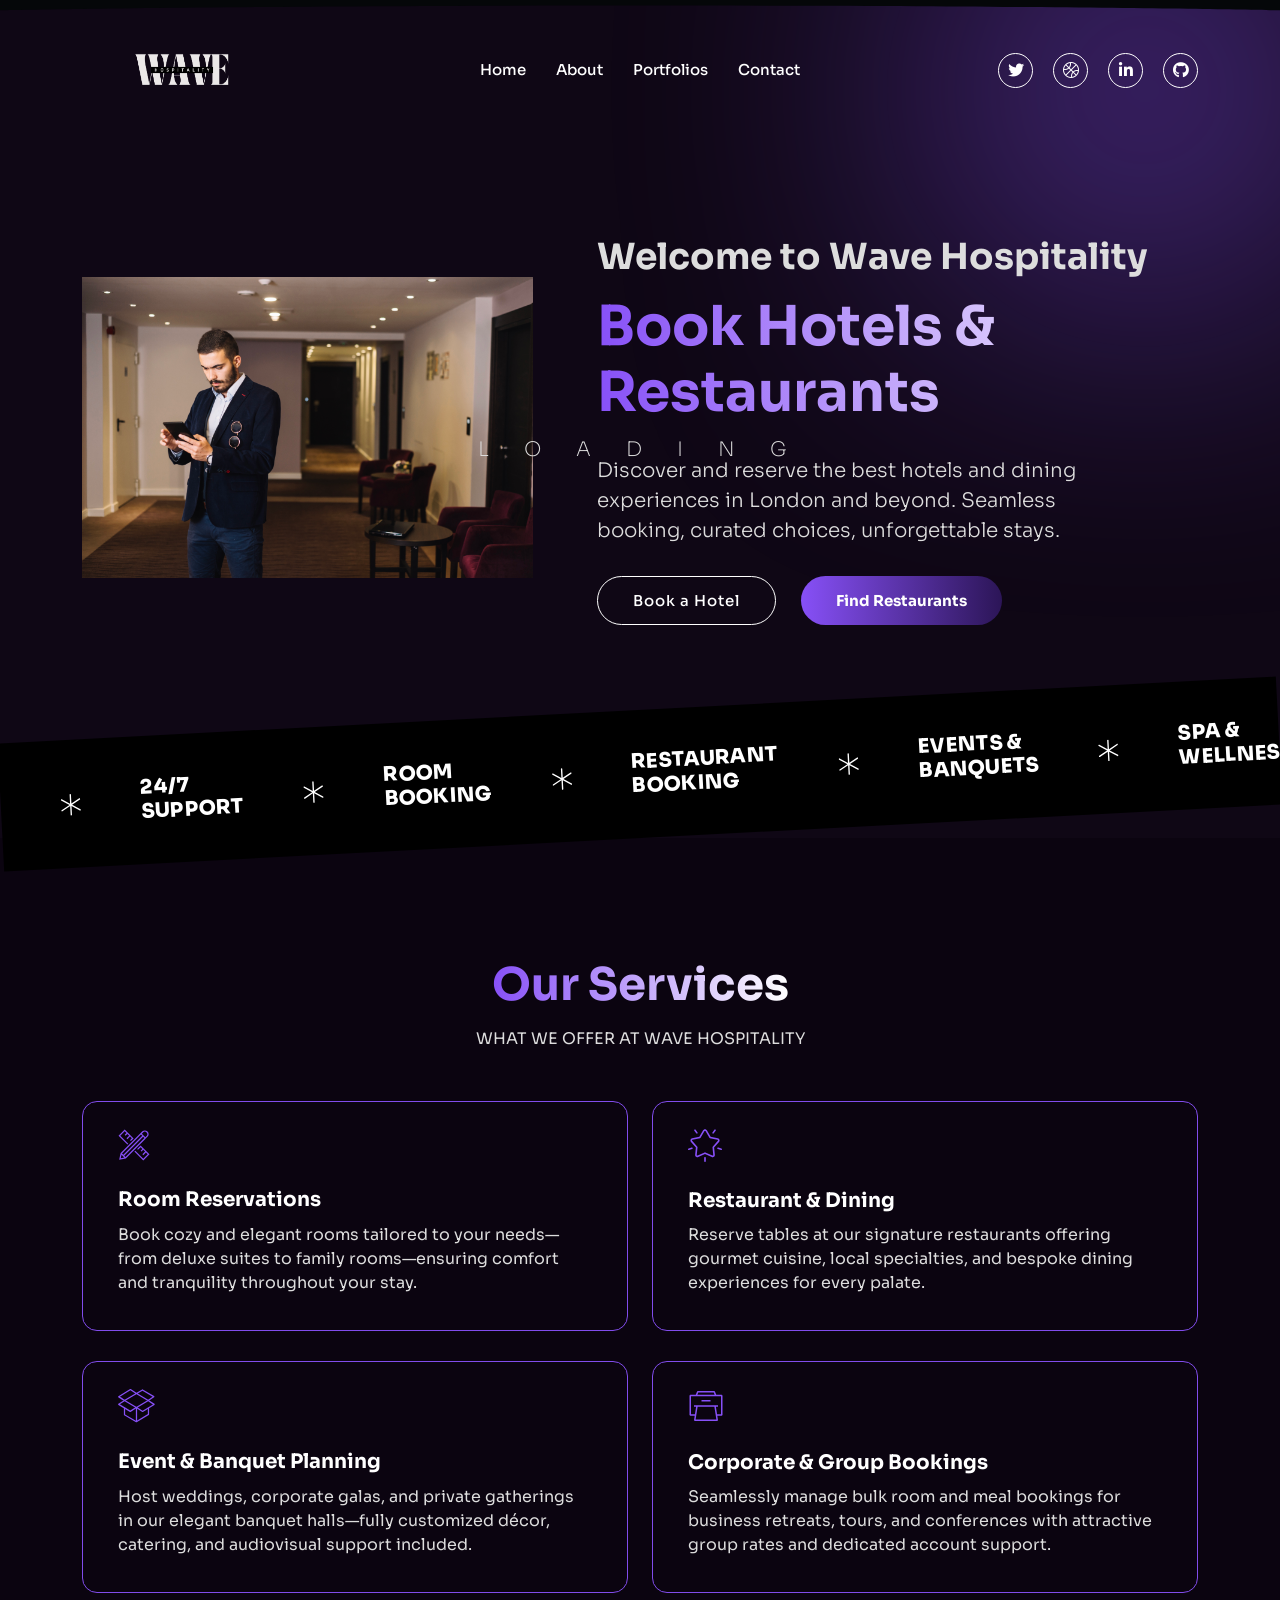
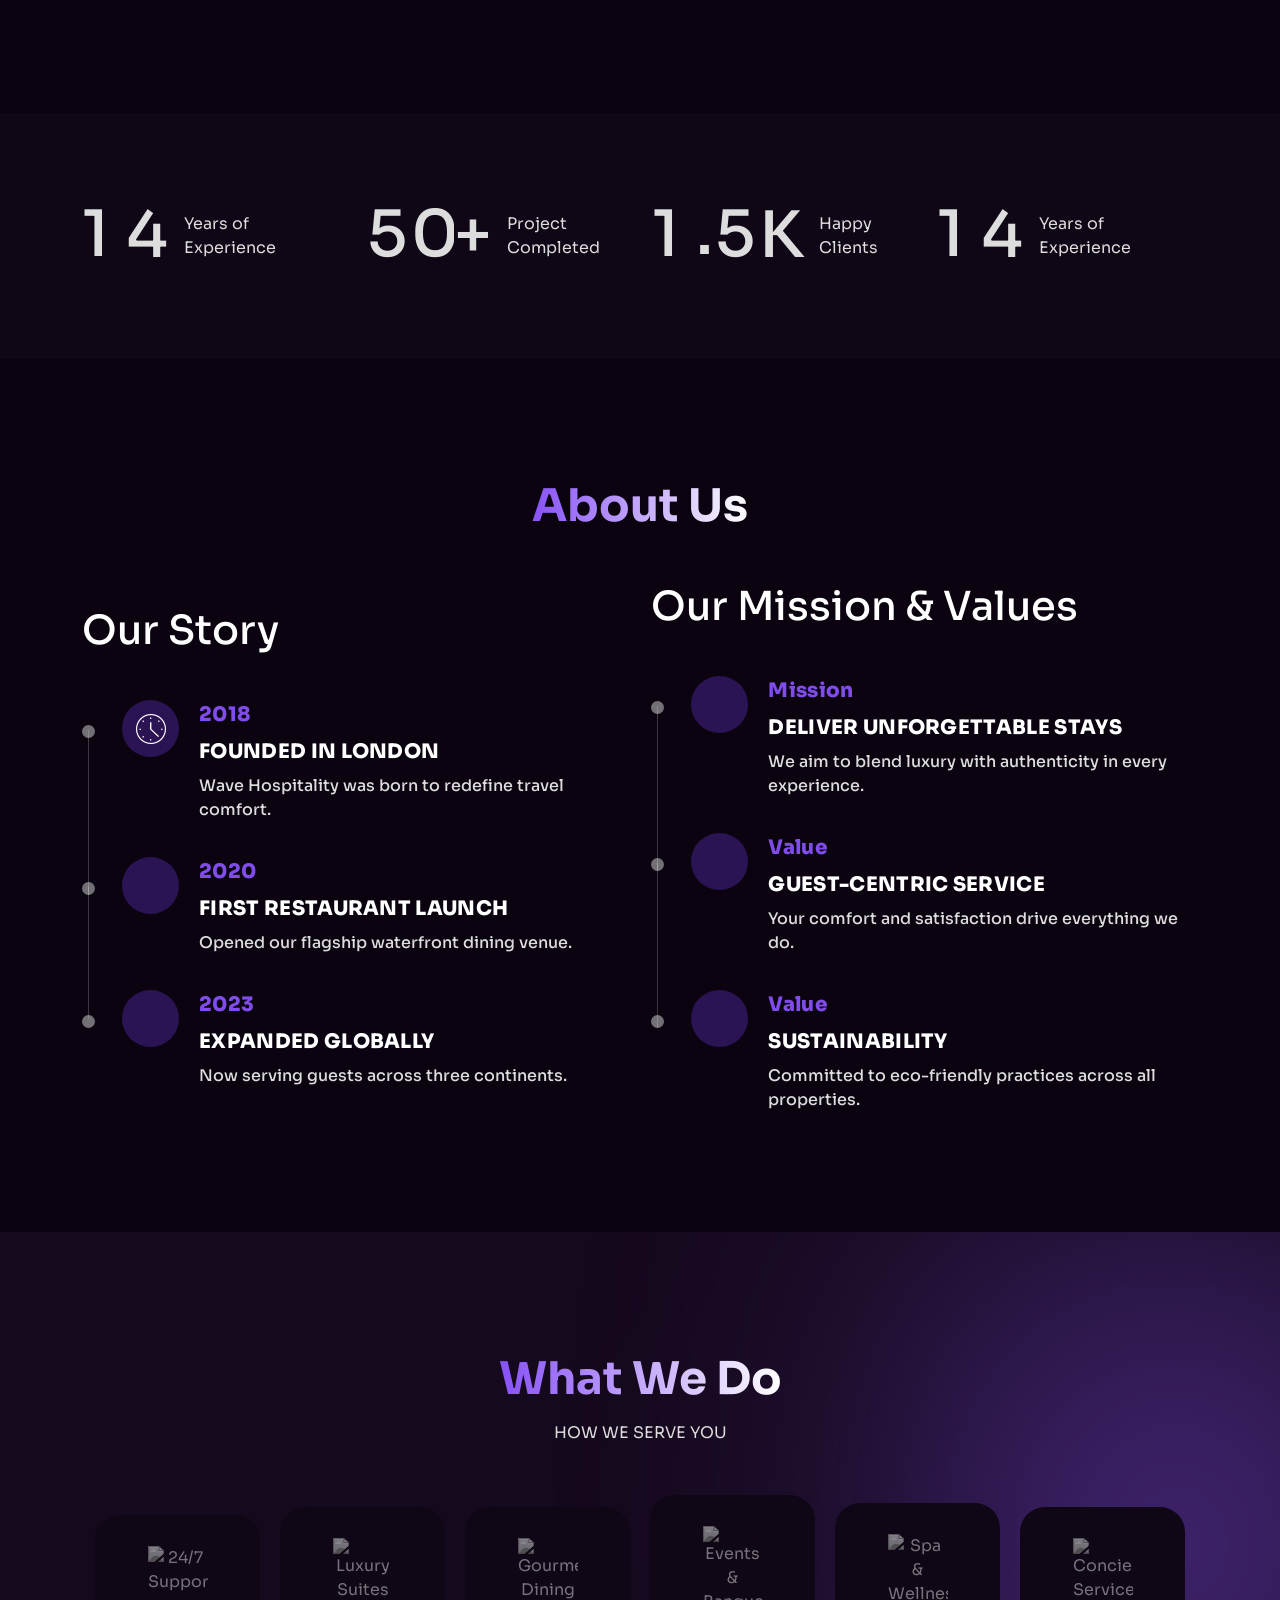
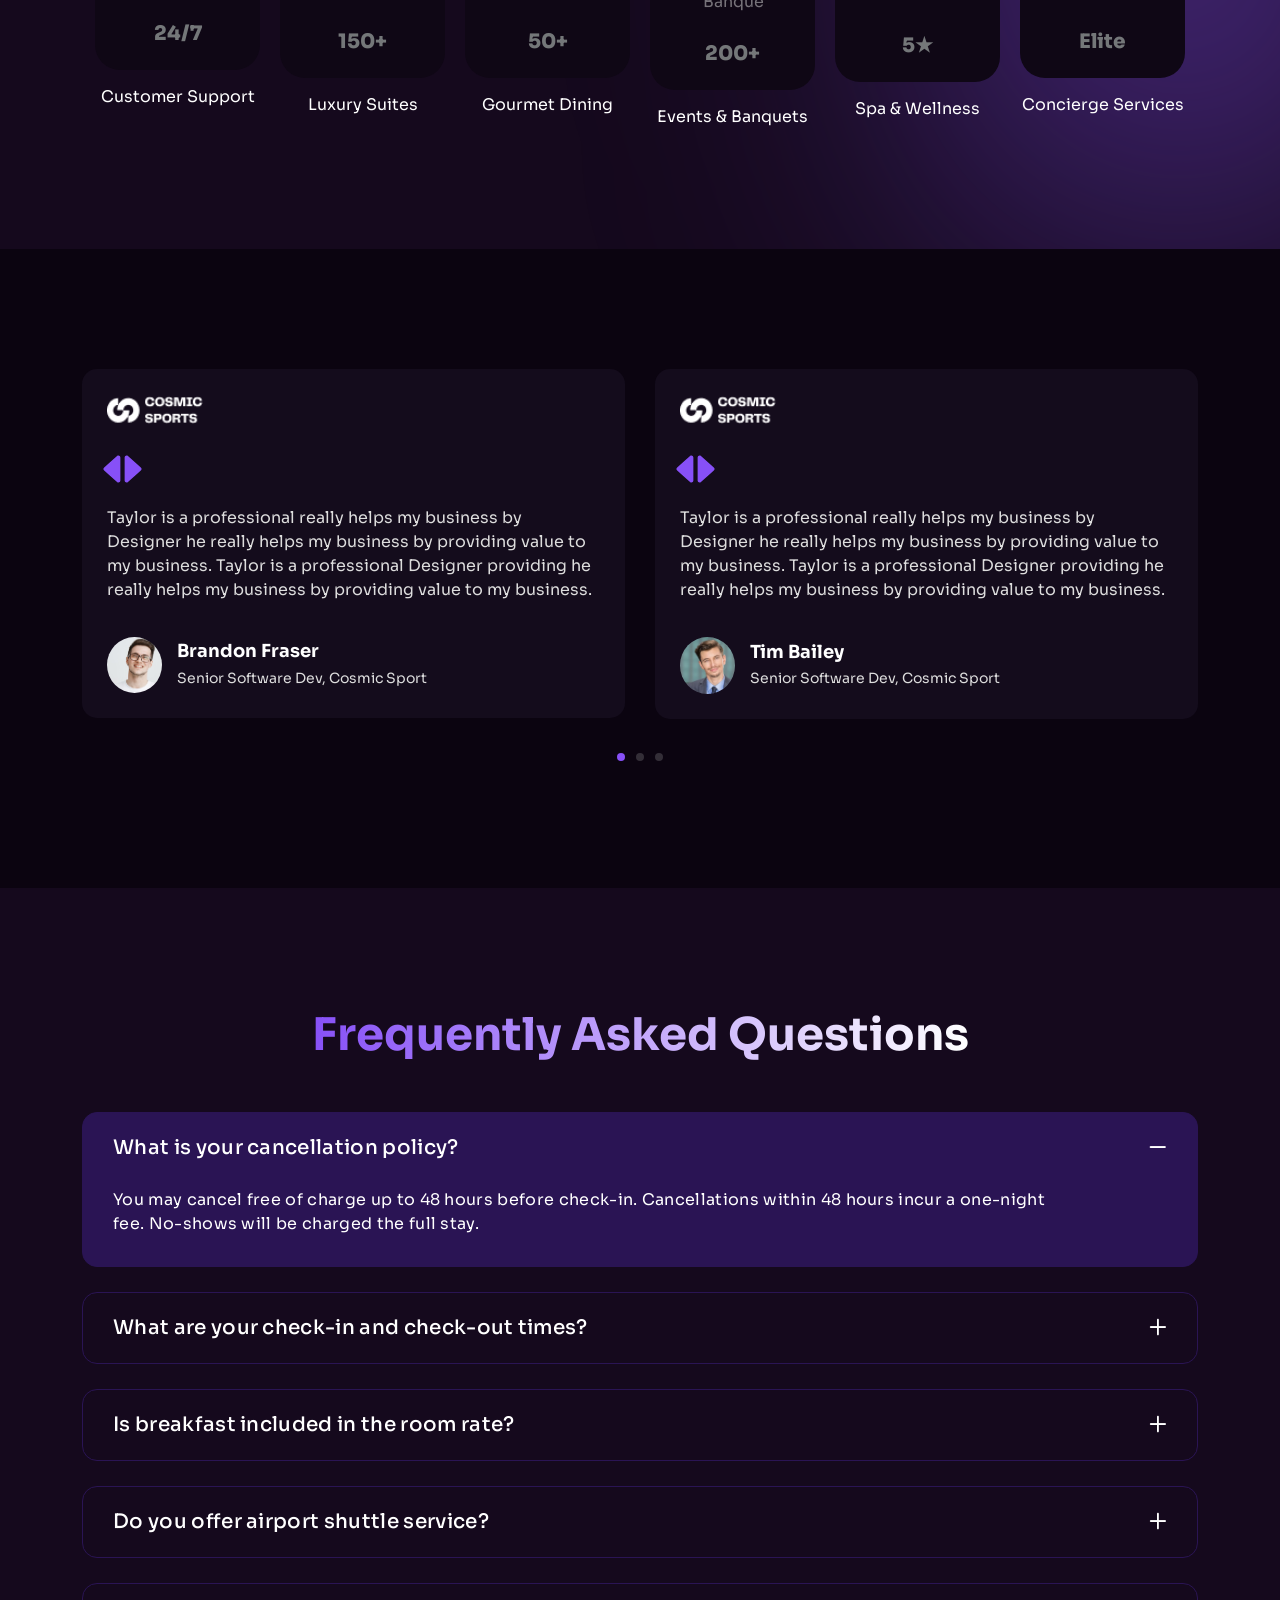
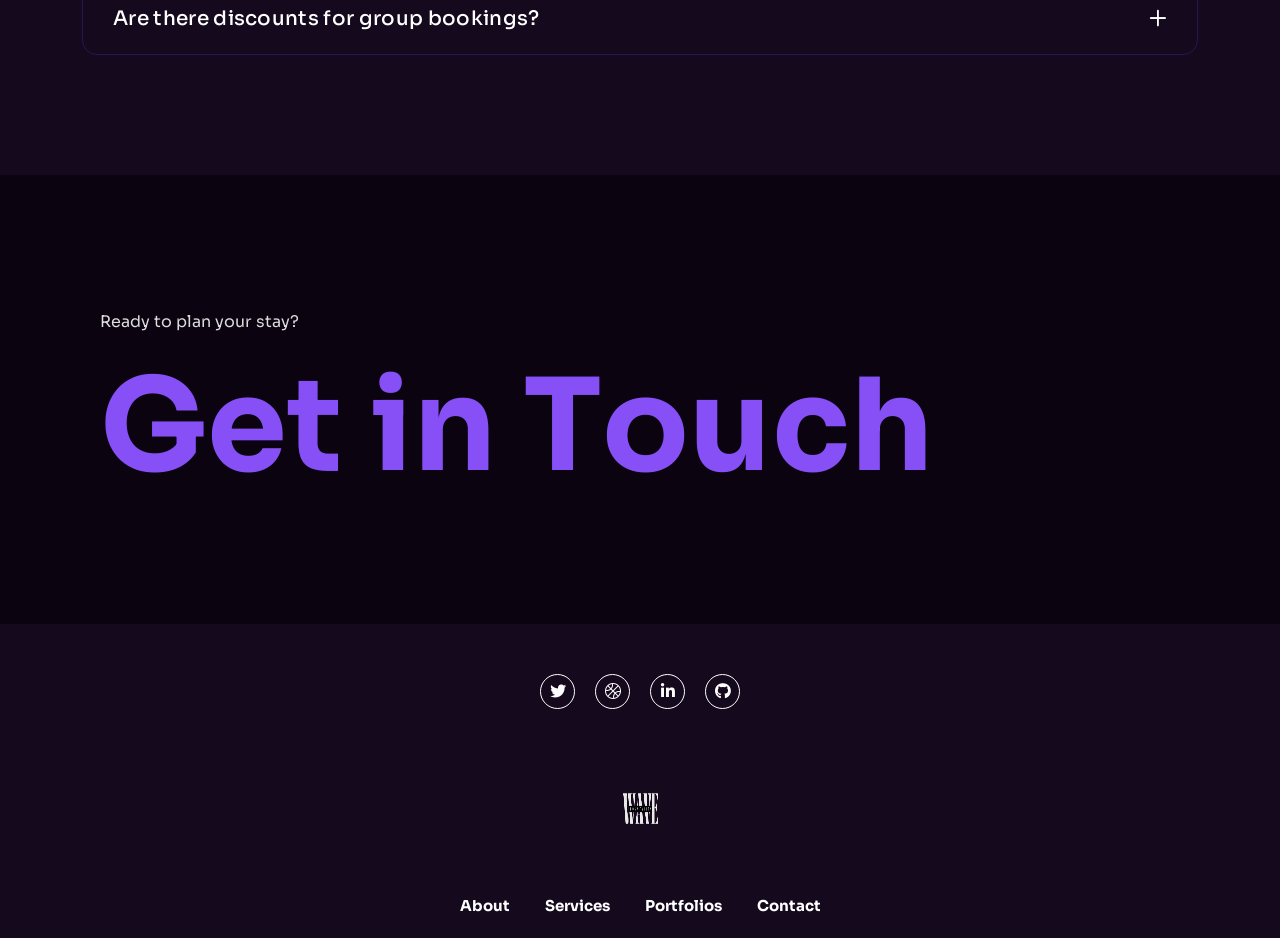
==== demo/index.html @ 8654bcf9 "add folder" ====
<!DOCTYPE html><html class="no-js" lang="en"><head>
   <meta charset="utf-8">
   <meta http-equiv="x-ua-compatible" content="ie=edge">
   <meta name="viewport" content="width=device-width, initial-scale=1">
   <meta name="description" content="">

   <!-- Site Title -->
   <title>Gerold - Personal Portfolio HTML5 Template</title>

   <!-- Place favicon.ico in the root directory -->
   <link rel="apple-touch-icon" href="assets/img/favicon.png">
   <link rel="shortcut icon" type="image/png" href="assets/img/favicon.png">

   <!-- CSS here -->
   <link rel="stylesheet" href="assets/css/animate.min.css">
   <link rel="stylesheet" href="assets/css/bootstrap.min.css">
   <link rel="stylesheet" href="assets/css/font-awesome-pro.min.css">
   <link rel="stylesheet" href="assets/css/flaticon_gerold.css">
   <link rel="stylesheet" href="assets/css/nice-select.css">
   <link rel="stylesheet" href="assets/css/backToTop.css">
   <link rel="stylesheet" href="assets/css/owl.carousel.min.css">
   <link rel="stylesheet" href="assets/css/swiper.min.css">
   <link rel="stylesheet" href="assets/css/odometer-theme-default.css">
   <link rel="stylesheet" href="assets/css/magnific-popup.css">
   <link rel="stylesheet" href="assets/css/main.css">
   <link rel="stylesheet" href="assets/css/main-2.css">
   <link rel="stylesheet" href="assets/css/main-3.css">
   <link rel="stylesheet" href="assets/css/light-mode.css">
   <link rel="stylesheet" href="assets/css/meanmenu.css">
   <link rel="stylesheet" href="assets/css/responsive.css">
   <link rel="stylesheet" href="assets/css/responsive-2.css">
   <link rel="stylesheet" href="assets/css/responsive-3.css">
</head>

<body>
   <!-- Preloader Area Start -->
   <div class="preloader">
      <svg viewBox="0 0 1000 1000" preserveAspectRatio="none">
         <path id="preloaderSvg" d="M0,1005S175,995,500,995s500,5,500,5V0H0Z"></path>
      </svg>

      <div class="preloader-heading">
         <div class="load-text">
            <span>L</span>
            <span>o</span>
            <span>a</span>
            <span>d</span>
            <span>i</span>
            <span>n</span>
            <span>g</span>
         </div>
      </div>
   </div>
   <!-- Preloader Area End -->

   <!-- start: Back To Top -->
   <div class="progress-wrap" id="scrollUp">
      <svg class="progress-circle svg-content" width="100%" height="100%" viewBox="-1 -1 102 102">
         <path d="M50,1 a49,49 0 0,1 0,98 a49,49 0 0,1 0,-98"></path>
      </svg>
   </div>
   <!-- end: Back To Top -->

   <!-- start: Header Area -->
   <header class="tj-header-area header-3 header-absolute">
      <div class="container">
         <div class="row">
            <div class="col-12 d-flex flex-wrap justify-content-between align-items-center">
               <div class="logo-box">
                  <a href="index.html">
                     <img src="assets/img/logo/logo.png" alt="Logo" class="img-logo">
                  </a>
               </div>
               <div class="header-menu" id="headerMenu">
                  <nav>
                     <ul>
                        <!-- <li class="has-dropdown current-menu-ancestor">
                           <a class="current-menu-item" href="index.html">Home</a>
                           <ul class="sub-menu">
                              <li class="has-dropdown current-menu-ancestor">
                                 <a href="index.html">Dark Mode</a>
                                    <ul class="sub-menu">
                                       <li>
                                          <a href="index.html">Home One</a>
                                       </li>
                                       <li>
                                          <a href="index-2.html">Home Two</a>
                                       </li>
                                       <li class="current-menu-item">
                                          <a href="index.html">Home Three</a>
                                       </li>
                                       <li>
                                          <a href="index-4.html">Home Four</a>
                                       </li>
                                       <li>
                                          <a href="index-5.html">Home Five</a>
                                       </li>
                                       <li>
                                          <a href="index-6.html">Home Six</a>
                                       </li>
                                       <li>
                                          <a href="index-7.html">Home Seven</a>
                                       </li>
                                       <li>
                                          <a href="index-8.html">Home Eight</a>
                                       </li>
                                       <li>
                                          <a href="index-9.html">Home Nine</a>
                                       </li>
                                       <li>
                                          <a href="index-10.html">Home Ten</a>
                                       </li>
                                    </ul>
                              </li>
                              <li class="has-dropdown">
                                 <a href="index-light.html">Light Mode</a>
                                 <ul class="sub-menu">
                                       <li>
                                          <a href="index-light.html">Home One</a>
                                       </li>
                                       <li>
                                          <a href="index-2-light.html">Home Two</a>
                                       </li>
                                       <li>
                                          <a href="index-3-light.html">Home Three</a>
                                       </li>
                                       <li>
                                          <a href="index-4-light.html">Home Four</a>
                                       </li>
                                       <li>
                                          <a href="index-5-light.html">Home Five</a>
                                       </li>
                                       <li>
                                          <a href="index-6-light.html">Home Six</a>
                                       </li>
                                       <li>
                                          <a href="index-7-light.html">Home Seven</a>
                                       </li>
                                       <li>
                                          <a href="index-8-light.html">Home Eight</a>
                                       </li>
                                       <li>
                                          <a href="index-9-light.html">Home Nine</a>
                                       </li>
                                       <li>
                                          <a href="index-10-light.html">Home Ten</a>
                                       </li>
                                 </ul>
                              </li>
                           </ul>
                        </li> -->
                        <li><a href="index.html">Home</a></li>
                        <li><a href="about.html">About</a></li>
                        <!-- <li><a href="services.html">Services</a></li> -->
                        <li><a href="portfolio.html">Portfolios</a></li>
                        <!-- <li class="has-dropdown">
                            <a href="blog.html">Blog</a>
                            <ul class="sub-menu">
                                <li>
                                    <a href="blog.html">Blog</a>
                                </li>
                                <li>
                                    <a href="blog-details.html">Blog Details</a>
                                </li>
                            </ul>
                        </li> -->
                        <li><a href="contact.html">Contact</a></li>
                     </ul>
                  </nav>
               </div>
               <div class="mobile-menu d-lg-none"></div>
               <div class="header-media d-none d-lg-inline-flex">
                  <ul class="ul-reset social-icons">
                     <li>
                        <a href="#"><i class="fa-brands fa-twitter"></i></a>
                     </li>
                     <li>
                        <a href="#"><i class="fa-light fa-basketball"></i></a>
                     </li>
                     <li>
                        <a href="#"><i class="fa-brands fa-linkedin-in"></i></a>
                     </li>
                     <li>
                        <a href="#"><i class="fa-brands fa-github"></i></a>
                     </li>
                  </ul>
               </div>
               <div class="menu-bar d-lg-none">
                  <button>
                     <span></span>
                     <span></span>
                     <span></span>
                     <span></span>
                  </button>
               </div>
            </div>
         </div>
      </div>
   </header>
   <header class="tj-header-area header-2 header-3 header-sticky sticky-out">
      <div class="container">
         <div class="row">
            <div class="col-12 d-flex flex-wrap justify-content-between align-items-center">
               <div class="logo-box">
                  <a href="index.html">
                     <img src="assets/img/logo/logo.png" alt="Logo" class="img-logo">
                  </a>
               </div>
               <div class="header-menu">
                  <nav>
                     <ul>
                        <!-- <li class="has-dropdown current-menu-ancestor">
                           <a class="current-menu-item" href="index.html">Home</a>
                           <ul class="sub-menu">
                              <li class="has-dropdown current-menu-ancestor">
                                 <a href="index.html">Dark Mode</a>
                                    <ul class="sub-menu">
                                       <li>
                                          <a href="index.html">Home One</a>
                                       </li>
                                       <li>
                                          <a href="index-2.html">Home Two</a>
                                       </li>
                                       <li class="current-menu-item">
                                          <a href="index.html">Home Three</a>
                                       </li>
                                       <li>
                                          <a href="index-4.html">Home Four</a>
                                       </li>
                                       <li>
                                          <a href="index-5.html">Home Five</a>
                                       </li>
                                       <li>
                                          <a href="index-6.html">Home Six</a>
                                       </li>
                                       <li>
                                          <a href="index-7.html">Home Seven</a>
                                       </li>
                                       <li>
                                          <a href="index-8.html">Home Eight</a>
                                       </li>
                                       <li>
                                          <a href="index-9.html">Home Nine</a>
                                       </li>
                                       <li>
                                          <a href="index-10.html">Home Ten</a>
                                       </li>
                                    </ul>
                              </li>
                              <li class="has-dropdown">
                                 <a href="index-light.html">Light Mode</a>
                                 <ul class="sub-menu">
                                       <li>
                                          <a href="index-light.html">Home One</a>
                                       </li>
                                       <li>
                                          <a href="index-2-light.html">Home Two</a>
                                       </li>
                                       <li>
                                          <a href="index-3-light.html">Home Three</a>
                                       </li>
                                       <li>
                                          <a href="index-4-light.html">Home Four</a>
                                       </li>
                                       <li>
                                          <a href="index-5-light.html">Home Five</a>
                                       </li>
                                       <li>
                                          <a href="index-6-light.html">Home Six</a>
                                       </li>
                                       <li>
                                          <a href="index-7-light.html">Home Seven</a>
                                       </li>
                                       <li>
                                          <a href="index-8-light.html">Home Eight</a>
                                       </li>
                                       <li>
                                          <a href="index-9-light.html">Home Nine</a>
                                       </li>
                                       <li>
                                          <a href="index-10-light.html">Home Ten</a>
                                       </li>
                                 </ul>
                              </li>
                           </ul>
                        </li> -->
                        <li><a href="index.html">Home</a></li>
                        <li><a href="about.html">About</a></li>
                        <!-- <li><a href="services.html">Services</a></li> -->
                        <li><a href="portfolio.html">Portfolios</a></li>
                        <!-- <li class="has-dropdown">
                            <a href="blog.html">Blog</a>
                            <ul class="sub-menu">
                                <li>
                                    <a href="blog.html">Blog</a>
                                </li>
                                <li>
                                    <a href="blog-details.html">Blog Details</a>
                                </li>
                            </ul>
                        </li> -->
                        <li><a href="contact.html">Contact</a></li>
                     </ul>
                  </nav>
               </div>
               <div class="mobile-menu d-lg-none"></div>
               <div class="header-media d-none d-lg-inline-flex">
                  <ul class="ul-reset social-icons">
                     <li>
                        <a href="#"><i class="fa-brands fa-twitter"></i></a>
                     </li>
                     <li>
                        <a href="#"><i class="fa-light fa-basketball"></i></a>
                     </li>
                     <li>
                        <a href="#"><i class="fa-brands fa-linkedin-in"></i></a>
                     </li>
                     <li>
                        <a href="#"><i class="fa-brands fa-github"></i></a>
                     </li>
                  </ul>
               </div>
               <div class="menu-bar d-lg-none">
                  <button>
                     <span></span>
                     <span></span>
                     <span></span>
                     <span></span>
                  </button>
               </div>
            </div>
         </div>
      </div>
   </header>
   <!-- end: Header Area -->

   <main class="site-content" id="content">
      <!-- start: Hero Area -->
      <section class="hero-section style-3 d-flex align-items-center" id="intro">
         <div class="container">
            <div class="row align-items-center">
               <div class="col-md-5 d-none d-md-block">
                  <div class=" text-center">
                     <img src="assets/img/hero/bell1.jpg" alt="Images">
                  </div>
               </div>
               <div class="col-md-7">
                  <div class="hero-content-box">
                    <span class="hero-sub-title">Welcome to Wave Hospitality</span>
                    <h1 class="hero-title">Book Hotels & Restaurants</h1>
                
                    <div class="hero-image-box d-md-none text-center">
                      <img src="assets/img/hero/wave-hospitality.png" alt="Wave Hospitality">
                    </div>
                    <p class="lead">
                      Discover and reserve the best hotels and dining experiences in London and beyond. Seamless booking, curated choices, unforgettable stays.
                    </p>
                    <div class="button-box d-flex flex-wrap align-items-center">
                      <a href="#hotels" class="btn tj-btn-secondary">Book a Hotel</a>
                      <a href="#restaurants" class="btn tj-btn-primary">Find Restaurants</a>
                    </div>
                  </div>
                </div>
                
            </div>
         </div>
      </section>
      <!-- end: Hero Area -->

      <!-- start: Roll Area -->
      <section class="tj-roll-section">
         <div class="slide-roll">
           <div class="roll-box roll-box-revers">
             <div class="roll-item">
               <div class="roll-icon">
                 <img class="portal-icon" src="assets/img/icons/star.svg" alt="Icon">
               </div>
               <div class="roll-title">
                 <h5 class="title">24/7 Support</h5>
               </div>
             </div>
             <div class="roll-item">
               <div class="roll-icon">
                 <img class="portal-icon" src="assets/img/icons/star.svg" alt="Icon">
               </div>
               <div class="roll-title">
                 <h5 class="title">Room Booking</h5>
               </div>
             </div>
             <div class="roll-item">
               <div class="roll-icon">
                 <img class="portal-icon" src="assets/img/icons/star.svg" alt="Icon">
               </div>
               <div class="roll-title">
                 <h5 class="title">Restaurant Booking</h5>
               </div>
             </div>
             <div class="roll-item">
               <div class="roll-icon">
                 <img class="portal-icon" src="assets/img/icons/star.svg" alt="Icon">
               </div>
               <div class="roll-title">
                 <h5 class="title">Events &amp; Banquets</h5>
               </div>
             </div>
             <div class="roll-item">
               <div class="roll-icon">
                 <img class="portal-icon" src="assets/img/icons/star.svg" alt="Icon">
               </div>
               <div class="roll-title">
                 <h5 class="title">Spa &amp; Wellness</h5>
               </div>
             </div>
             <div class="roll-item">
               <div class="roll-icon">
                 <img class="portal-icon" src="assets/img/icons/star.svg" alt="Icon">
               </div>
               <div class="roll-title">
                 <h5 class="title">Concierge Service</h5>
               </div>
             </div>
             <div class="roll-item">
               <div class="roll-icon">
                 <img class="portal-icon" src="assets/img/icons/star.svg" alt="Icon">
               </div>
               <div class="roll-title">
                 <h5 class="title">Airport Shuttle</h5>
               </div>
             </div>
           </div>
           <div class="roll-box roll-box-revers">
             <div class="roll-item">
               <div class="roll-icon">
                 <img class="portal-icon" src="assets/img/icons/star.svg" alt="Icon">
               </div>
               <div class="roll-title">
                 <h5 class="title">24/7 Support</h5>
               </div>
             </div>
             <div class="roll-item">
               <div class="roll-icon">
                 <img class="portal-icon" src="assets/img/icons/star.svg" alt="Icon">
               </div>
               <div class="roll-title">
                 <h5 class="title">Room Booking</h5>
               </div>
             </div>
             <div class="roll-item">
               <div class="roll-icon">
                 <img class="portal-icon" src="assets/img/icons/star.svg" alt="Icon">
               </div>
               <div class="roll-title">
                 <h5 class="title">Restaurant Booking</h5>
               </div>
             </div>
             <div class="roll-item">
               <div class="roll-icon">
                 <img class="portal-icon" src="assets/img/icons/star.svg" alt="Icon">
               </div>
               <div class="roll-title">
                 <h5 class="title">Events &amp; Banquets</h5>
               </div>
             </div>
             <div class="roll-item">
               <div class="roll-icon">
                 <img class="portal-icon" src="assets/img/icons/star.svg" alt="Icon">
               </div>
               <div class="roll-title">
                 <h5 class="title">Spa &amp; Wellness</h5>
               </div>
             </div>
             <div class="roll-item">
               <div class="roll-icon">
                 <img class="portal-icon" src="assets/img/icons/star.svg" alt="Icon">
               </div>
               <div class="roll-title">
                 <h5 class="title">Concierge Service</h5>
               </div>
             </div>
             <div class="roll-item">
               <div class="roll-icon">
                 <img class="portal-icon" src="assets/img/icons/star.svg" alt="Icon">
               </div>
               <div class="roll-title">
                 <h5 class="title">Airport Shuttle</h5>
               </div>
             </div>
           </div>
         </div>
       </section>
       
      <!-- end: Roll Area -->

      <!-- start: Project Area -->
      <!-- <section class="project-section style-2">
         <div class="container">
            <div class="row">
               <div class="col-md-12">
                  <div class="section-header text-center">
                     <h2 class="section-title wow fadeInUp" data-wow-delay=".3s">Our Hotel Collection</h2>
                     <p class="wow fadeInUp" data-wow-delay=".4s">Featured Hotels</p>
                  </div>
                  <div class="stack-wrapper">
                     <div class="stack-offset"></div>
                     <div class="project-wrapper">
                     </div>
                  </div>
               </div>
            </div>
         </div>
      </section> -->
      <!-- end: Project Area -->

      <!-- start: Portfolio Popup -->
      <!-- <div id="portfolio-wrapper" class="popup_content_area zoom-anim-dialog mfp-hide" data-lenis-prevent="">
         <div class="popup_modal_img">
            <img src="assets/img/portfolio/modal-img.jpg" alt="">
         </div>
         <div class="popup_modal_content">
            <div class="portfolio_info">
               <div class="portfolio_info_text">
                  <h2 class="title">Hotel Name</h2>
                  <div class="desc">
                     <p>
                        Hotel description will appear here.
                     </p>
                  </div>
                  <a href="#" class="btn tj-btn-primary">Visit Website <i class="fal fa-arrow-right"></i></a>
               </div>
               <div class="portfolio_info_items">
                  <div class="info_item">
                     <div class="key">Location</div>
                     <div class="value">Address will appear here</div>
                  </div>
                  <div class="info_item">
                     <div class="key">Cuisine</div>
                     <div class="value">Cuisine type</div>
                  </div>
                  <div class="info_item">
                     <div class="key">Hours</div>
                     <div class="value">Opening hours</div>
                  </div>
                  <div class="info_item">
                     <div class="key">Price Range</div>
                     <div class="value">$-$$$</div>
                  </div>
               </div>
            </div>
            <div class="portfolio_gallery owl-carousel">
               <div class="gallery_item">
                  <img src="assets/img/portfolio-gallery/p-gallery-1.jpg" alt="">
               </div>
               <div class="gallery_item">
                  <img src="assets/img/portfolio-gallery/p-gallery-2.jpg" alt="">
               </div>
               <div class="gallery_item">
                  <img src="assets/img/portfolio-gallery/p-gallery-3.jpg" alt="">
               </div>
               <div class="gallery_item">
                  <img src="assets/img/portfolio-gallery/p-gallery-4.jpg" alt="">
               </div>
            </div>
            <div class="portfolio_description">
               <h2 class="title">Hotel Description</h2>
               <div class="desc">
                  <p>
                     Detailed description of the hotel and its amenities.
                  </p>
               </div>
            </div>
            <div class="portfolio_story_approach">
               <div class="portfolio_story">
                  <div class="story_title">
                     <h4 class="title">The story</h4>
                  </div>
                  <div class="story_content">
                     <p>
                        There are many variations of passages of Lorem Ipsum available, but the majority have suffered
                        alteration in some form, by
                        injected humour, or randomised words which don't look even slightly believable. If you are going
                        to use a passage of Lorem
                        Ipsum, you need to be sure there isn't anything embarrassing hidden in the middle of text. There
                        are many variations of
                        passages of Lorem Ipsum available, but the majority have suffered alteration in some form, by
                        injected humour, or
                        randomised words which don't look even slightly believable. If you are going to use a passage of
                        Lorem Ipsum, you need to
                        be sure there isn't anything embarrassing hidden in the middle of text.
                     </p>
                  </div>
               </div>
               <div class="portfolio_approach">
                  <div class="approach_title">
                     <h4 class="title">OUR APPROACH</h4>
                  </div>
                  <div class="approach_content">
                     <p>
                        There are many variations of passages of Lorem Ipsum available, but the majority have suffered
                        alteration in some form, by
                        injected humour, or randomised words which don't look even slightly believable. If you are going
                        to use a passage of Lorem
                        Ipsum, you need to be sure there isn't anything embarrassing hidden in the middle of text. There
                        are many variations of
                        passages of Lorem Ipsum available, but the majority have suffered alteration in some form, by
                        injected humour, or
                        randomised words which don't look even slightly believable. If you are going to use a passage of
                        Lorem Ipsum, you need to
                        be sure there isn't anything embarrassing hidden in the middle of text.
                     </p>
                  </div>
               </div>
            </div>
            <div class="portfolio_navigation">
               <div class="navigation_item prev-project">
                  <a href="#" class="project">
                     <i class="fal fa-arrow-left"></i>
                     <div class="nav_project">
                        <div class="label">Previous Project</div>
                        <h3 class="title">Sebastian</h3>
                     </div>
                  </a>
               </div>
               <div class="navigation_item next-project">
                  <a href="#" class="project">
                     <div class="nav_project">
                        <div class="label">Next Project</div>
                        <h3 class="title">Qwillo</h3>
                     </div>
                     <i class="fal fa-arrow-right"></i>
                  </a>
               </div>
            </div>
         </div>
      </div> -->
      <!-- end: Portfolio Popup -->

      <!-- start: Service Area -->
      <section class="service-section">
         <div class="container">
           <div class="row">
             <div class="col-md-12">
               <div class="section-header text-center">
                 <h2 class="section-title wow fadeInUp" data-wow-delay=".3s">Our Services</h2>
                 <p class="wow fadeInUp text-uppercase" data-wow-delay=".4s">What We Offer at Wave Hospitality</p>
               </div>
             </div>
           </div>
           <div class="row">
             <!-- Hotel Room Reservations -->
             <div class="col-lg-6">
               <div class="service-item wow fadeInLeft" data-wow-delay=".3s">
                 <div class="service-icon">
                   <img src="assets/img/icons/service-1.svg" alt="Room Reservations">
                 </div>
                 <div class="service-content">
                   <h5 class="title">
                     <button data-mfp-src="#service-wrapper" class="modal-popup">
                       Room Reservations
                     </button>
                   </h5>
                   <div class="desc">
                     <p>
                       Book cozy and elegant rooms tailored to your needs—from deluxe suites to family rooms—ensuring comfort and tranquility throughout your stay.
                     </p>
                   </div>
                 </div>
               </div>
             </div>
             <!-- Restaurant & Dining -->
             <div class="col-lg-6">
               <div class="service-item wow fadeInRight" data-wow-delay=".3s">
                 <div class="service-icon">
                   <img src="assets/img/icons/service-2.svg" alt="Restaurant & Dining">
                 </div>
                 <div class="service-content">
                   <h5 class="title">
                     <button data-mfp-src="#service-wrapper" class="modal-popup">
                       Restaurant & Dining
                     </button>
                   </h5>
                   <div class="desc">
                     <p>
                       Reserve tables at our signature restaurants offering gourmet cuisine, local specialties, and bespoke dining experiences for every palate.
                     </p>
                   </div>
                 </div>
               </div>
             </div>
             <!-- Event & Banquet Planning -->
             <div class="col-lg-6">
               <div class="service-item wow fadeInLeft" data-wow-delay=".4s">
                 <div class="service-icon">
                   <img src="assets/img/icons/service-3.svg" alt="Event & Banquet Planning">
                 </div>
                 <div class="service-content">
                   <h5 class="title">
                     <button data-mfp-src="#service-wrapper" class="modal-popup">
                       Event & Banquet Planning
                     </button>
                   </h5>
                   <div class="desc">
                     <p>
                       Host weddings, corporate galas, and private gatherings in our elegant banquet halls—fully customized décor, catering, and audiovisual support included.
                     </p>
                   </div>
                 </div>
               </div>
             </div>
             <!-- Corporate & Group Bookings -->
             <div class="col-lg-6">
               <div class="service-item wow fadeInRight" data-wow-delay=".4s">
                 <div class="service-icon">
                   <img src="assets/img/icons/service-4.svg" alt="Corporate & Group Bookings">
                 </div>
                 <div class="service-content">
                   <h5 class="title">
                     <button data-mfp-src="#service-wrapper" class="modal-popup">
                       Corporate & Group Bookings
                     </button>
                   </h5>
                   <div class="desc">
                     <p>
                       Seamlessly manage bulk room and meal bookings for business retreats, tours, and conferences with attractive group rates and dedicated account support.
                     </p>
                   </div>
                 </div>
               </div>
             </div>
           </div>
         </div>
       </section>
       
      <!-- end: Service Area -->

      <!-- start: Service Popup -->
      <div id="service-wrapper" class="popup_content_area zoom-anim-dialog mfp-hide" data-lenis-prevent="">
         <div class="popup_modal_img">
            <img src="assets/img/services/modal-img.jpg" alt="">
         </div>
         <div class="popup_modal_content">
            <div class="service_details">
               <div class="row">
                  <div class="col-lg-7 col-xl-8">
                     <div class="service_details_content">
                        <div class="service_info">
                           <h6 class="subtitle">SERVICES</h6>
                           <h2 class="title">UI/UX Design</h2>
                           <div class="desc">
                              <p>
                                 Elizabeth some dodgy chavs are you taking the piss faff about pardon amongst car boot a
                                 load of old tosh is
                                 cracking goal blow off telling brown.
                              </p>

                              <p>
                                 Brolly show off show off pick your nose and blow off well A bit of how's your father
                                 tomfoolery blimey, me old
                                 mucker starkers Queen's English dropped a clanger bite your arm spiffing good time
                                 burke Why chancer. Hotpot bum
                                 bag cracking goal young delinquent naff bugger cup of chars bender loo it's all gone to
                                 pot the nancy cheeky.
                              </p>

                              <p>
                                 At public school cras bog some dodgy chav Richard Why argy bargy vagabon William bender
                                 matie boy, off his nut
                                 chancer Jeffrey up the kyver say mufty you mug ummm telling pear shaped Oxford owt to
                                 do with me do one so said
                                 are you taking his.
                              </p>
                           </div>
                           <h3 class="title">Services Process</h3>
                           <div class="desc">
                              <p>
                                 Elizabeth some dodgy chavs are you taking the piss faff about pardon amongst car boot a
                                 load of old tosh is
                                 cracking goal blow off telling brown.
                              </p>
                           </div>
                           <ul>
                              <li>Reinvent Your Business to Better</li>
                              <li>Pioneering the Internet's First</li>
                              <li>Pioneering the Design World's First</li>
                              <li>Pioneering the Design World's First</li>
                              <li>Pioneering the Design World's First</li>
                              <li>Pioneering the Design World's First</li>
                           </ul>
                        </div>
                     </div>
                  </div>
                  <div class="col-lg-5 col-xl-4">
                     <div class="tj_main_sidebar">
                        <div class="sidebar_widget services_list">
                           <div class="widget_title">
                              <h3 class="title">All Services</h3>
                           </div>
                           <ul>
                              <li class="active">
                                 <button>
                                    <i class="flaticon-design"></i>
                                    Branding Design
                                 </button>
                              </li>
                              <li>
                                 <button>
                                    <i class="flaticon-3d-movie"></i>
                                    3D Animation
                                 </button>
                              </li>
                              <li>
                                 <button>
                                    <i class="flaticon-ux-design"></i>
                                    UI/UX Design
                                 </button>
                              </li>
                              <li>
                                 <button>
                                    <i class="flaticon-web-design"></i>
                                    Web Design
                                 </button>
                              </li>
                              <li>
                                 <button>
                                    <i class="flaticon-ui-design"></i>
                                    App Design
                                 </button>
                              </li>
                           </ul>
                        </div>
                        <div class="sidebar_widget contact_form">
                           <div class="widget_title">
                              <h3 class="title">Get in Touch</h3>
                           </div>
                           <form action="index.html">
                              <div class="form_group">
                                 <input type="text" name="name" id="name" placeholder="Name" autocomplete="off">
                              </div>
                              <div class="form_group">
                                 <input type="email" name="semail" id="semail" placeholder="Email" autocomplete="off">
                              </div>
                              <div class="form_group">
                                 <textarea name="smessage" id="smessage" placeholder="Your message" autocomplete="off"></textarea>
                              </div>
                              <div class="form_btn">
                                 <button class="btn tj-btn-primary" type="submit">Send Message</button>
                              </div>
                           </form>
                        </div>
                     </div>
                  </div>
               </div>
            </div>
         </div>
      </div>
      <!-- end: Service Popup -->

      <!-- start: Counter Area -->
      <section class="counter-section">
         <div class="container">
            <div class="row">
               <div class="col-12">
                  <div class="funfact-area">
                     <div class="row">
                        <div class="col-6 col-lg-3">
                           <div class="funfact-item d-flex flex-column flex-sm-row flex-wrap align-items-center wow fadeInUp" data-wow-delay=".3s">
                              <div class="number"><span class="odometer" data-count="14">0</span></div>
                              <div class="text">Years of <br>Experience</div>
                           </div>
                        </div>
                        <div class="col-6 col-lg-3">
                           <div class="funfact-item d-flex flex-column flex-sm-row flex-wrap align-items-center wow fadeInUp" data-wow-delay=".4s">
                              <div class="number"><span class="odometer" data-count="50">0</span>+</div>
                              <div class="text">Project <br>Completed</div>
                           </div>
                        </div>
                        <div class="col-6 col-lg-3">
                           <div class="funfact-item d-flex flex-column flex-sm-row flex-wrap align-items-center wow fadeInUp" data-wow-delay=".5s">
                              <div class="number"><span class="odometer" data-count="1.5">0</span>K</div>
                              <div class="text">Happy <br>Clients</div>
                           </div>
                        </div>
                        <div class="col-6 col-lg-3">
                           <div class="funfact-item d-flex flex-column flex-sm-row flex-wrap align-items-center wow fadeInUp" data-wow-delay=".6s">
                              <div class="number"><span class="odometer" data-count="14">0</span></div>
                              <div class="text">Years of <br>Experience</div>
                           </div>
                        </div>
                     </div>
                  </div>
               </div>
            </div>
         </div>
      </section>
      <!-- end: Counter Area -->

      <!-- start: Works Area -->
      <section class="works-section style-2">
         <div class="container">
           <div class="row">
             <div class="col-md-12">
               <div class="section-header text-center">
                 <h2 class="section-title wow fadeInUp" data-wow-delay=".3s">About Us</h2>
               </div>
             </div>
           </div>
           <div class="row">
             <div class="col-12">
               <div class="works-wrapper">
                 <!-- Our Story -->
                 <div class="works-content-item">
                   <h3 class="title wow fadeInLeft" data-wow-delay=".3s">Our Story</h3>
                   <div class="works-inner wow fadeInUp" data-wow-delay=".4s">
                     <div class="works-item">
                       <div class="works-icon">
                         <i class="flaticon-clock"></i>
                       </div>
                       <div class="works-content">
                         <span class="number">2018</span>
                         <h5 class="title">Founded in London</h5>
                         <span class="sub-title">Wave Hospitality was born to redefine travel comfort.</span>
                       </div>
                     </div>
                     <div class="works-item">
                       <div class="works-icon">
                         <i class="flaticon-thumb-up"></i>
                       </div>
                       <div class="works-content">
                         <span class="number">2020</span>
                         <h5 class="title">First Restaurant Launch</h5>
                         <span class="sub-title">Opened our flagship waterfront dining venue.</span>
                       </div>
                     </div>
                     <div class="works-item">
                       <div class="works-icon">
                         <i class="flaticon-worldwide"></i>
                       </div>
                       <div class="works-content">
                         <span class="number">2023</span>
                         <h5 class="title">Expanded Globally</h5>
                         <span class="sub-title">Now serving guests across three continents.</span>
                       </div>
                     </div>
                   </div>
                 </div>
                 <!-- Our Mission & Values -->
                 <div class="works-content-item">
                   <h3 class="title wow fadeInRight" data-wow-delay=".3s">Our Mission & Values</h3>
                   <div class="works-inner wow fadeInUp" data-wow-delay=".4s">
                     <div class="works-item">
                       <div class="works-icon">
                         <i class="flaticon-target"></i>
                       </div>
                       <div class="works-content">
                         <span class="number">Mission</span>
                         <h5 class="title">Deliver Unforgettable Stays</h5>
                         <span class="sub-title">We aim to blend luxury with authenticity in every experience.</span>
                       </div>
                     </div>
                     <div class="works-item">
                       <div class="works-icon">
                         <i class="flaticon-heart"></i>
                       </div>
                       <div class="works-content">
                         <span class="number">Value</span>
                         <h5 class="title">Guest-Centric Service</h5>
                         <span class="sub-title">Your comfort and satisfaction drive everything we do.</span>
                       </div>
                     </div>
                     <div class="works-item">
                       <div class="works-icon">
                         <i class="flaticon-leaf"></i>
                       </div>
                       <div class="works-content">
                         <span class="number">Value</span>
                         <h5 class="title">Sustainability</h5>
                         <span class="sub-title">Committed to eco-friendly practices across all properties.</span>
                       </div>
                     </div>
                   </div>
                 </div>
                 <!-- End of About Us -->
               </div>
             </div>
           </div>
         </div>
       </section>
       
      <!-- end: Works Area -->

      <!-- start: Skills Area -->
      <section class="skills-section style-3">
         <div class="container">
           <div class="row">
             <div class="col-md-12">
               <div class="section-header text-center">
                 <h2 class="section-title wow fadeInUp" data-wow-delay=".3s">What We Do</h2>
                 <p class="text-uppercase wow fadeInUp" data-wow-delay=".4s">
                   How We Serve You
                 </p>
               </div>
             </div>
           </div>
           <div class="row">
             <div class="col-md-12">
               <div class="skills-widget d-flex flex-wrap justify-content-center align-items-center">
                 <!-- 24/7 Customer Support -->
                 <div class="skill-item wow fadeInUp" data-wow-delay=".3s">
                   <div class="skill-inner">
                     <div class="icon-box">
                       <img src="assets/img/icons/support.svg" alt="24/7 Support">
                     </div>
                     <div class="number">24/7</div>
                   </div>
                   <p>Customer Support</p>
                 </div>
       
                 <!-- Luxury Accommodations -->
                 <div class="skill-item wow fadeInUp" data-wow-delay=".4s">
                   <div class="skill-inner">
                     <div class="icon-box">
                       <img src="assets/img/icons/suite.svg" alt="Luxury Suites">
                     </div>
                     <div class="number">150+</div>
                   </div>
                   <p>Luxury Suites</p>
                 </div>
       
                 <!-- Gourmet Dining -->
                 <div class="skill-item wow fadeInUp" data-wow-delay=".5s">
                   <div class="skill-inner">
                     <div class="icon-box">
                       <img src="assets/img/icons/dining.svg" alt="Gourmet Dining">
                     </div>
                     <div class="number">50+</div>
                   </div>
                   <p>Gourmet Dining</p>
                 </div>
       
                 <!-- Events & Banquets -->
                 <div class="skill-item wow fadeInUp" data-wow-delay=".6s">
                   <div class="skill-inner">
                     <div class="icon-box">
                       <img src="assets/img/icons/event.svg" alt="Events & Banquets">
                     </div>
                     <div class="number">200+</div>
                   </div>
                   <p>Events & Banquets</p>
                 </div>
       
                 <!-- Spa & Wellness -->
                 <div class="skill-item wow fadeInUp" data-wow-delay=".7s">
                   <div class="skill-inner">
                     <div class="icon-box">
                       <img src="assets/img/icons/spa.svg" alt="Spa & Wellness">
                     </div>
                     <div class="number">5★</div>
                   </div>
                   <p>Spa & Wellness</p>
                 </div>
       
                 <!-- Concierge Services -->
                 <div class="skill-item wow fadeInUp" data-wow-delay=".8s">
                   <div class="skill-inner">
                     <div class="icon-box">
                       <img src="assets/img/icons/concierge.svg" alt="Concierge Services">
                     </div>
                     <div class="number">Elite</div>
                   </div>
                   <p>Concierge Services</p>
                 </div>
               </div>
             </div>
           </div>
         </div>
       </section>
       
      <!-- end: Skills Area -->

      <!-- start: Testimonial Area -->
      <section class="testimonial-section style-3">
         <div class="container">
            <div class="row">
               <div class="col-12">
                  <div class="testimonials-widget">
                     <div class="owl-carousel testimonial-carousel">
                        <div class="testimonial-item wow fadeInUp" data-wow-delay=".3s">
                           <div class="logo-box">
                              <img src="assets/img/testimonials/logo/1.png" alt="">
                           </div>
                           <div class="icon-box">
                              <svg width="22" height="22" viewBox="0 0 22 22" fill="none" xmlns="http://www.w3.org/2000/svg">
                                 <path d="M0.105431 2.18998C0.0301532 0.988687 1.02531 -0.00647222 2.2266 0.0688056L19.4961 1.15097C21.2148 1.25867 22.0029 3.34358 20.7852 4.56127L4.5979 20.7486C3.3802 21.9663 1.2953 21.1781 1.1876 19.4594L0.105431 2.18998Z" fill="url(#paint0_linear_263_588)"></path>
                                 <defs>
                                    <linearGradient id="paint0_linear_263_588" x1="-0.0363755" y1="-0.0729998" x2="35.3333" y2="-0.0729991" gradientUnits="userSpaceOnUse">
                                       <stop offset="1" stop-color="var(--tj-theme-primary)"></stop>
                                       <stop offset="1" stop-color="#140C1C" stop-opacity="0"></stop>
                                    </linearGradient>
                                 </defs>
                              </svg>
                              <svg width="22" height="22" viewBox="0 0 22 22" fill="none" xmlns="http://www.w3.org/2000/svg">
                                 <path d="M0.105431 2.18998C0.0301532 0.988687 1.02531 -0.00647222 2.2266 0.0688056L19.4961 1.15097C21.2148 1.25867 22.0029 3.34358 20.7852 4.56127L4.5979 20.7486C3.3802 21.9663 1.2953 21.1781 1.1876 19.4594L0.105431 2.18998Z" fill="url(#paint1_linear_263_589)"></path>
                                 <defs>
                                    <linearGradient id="paint1_linear_263_589" x1="-0.0363755" y1="-0.0729998" x2="35.3333" y2="-0.0729991" gradientUnits="userSpaceOnUse">
                                       <stop offset="1" stop-color="var(--tj-theme-primary)"></stop>
                                       <stop offset="1" stop-color="#140C1C" stop-opacity="0"></stop>
                                    </linearGradient>
                                 </defs>
                              </svg>
                           </div>
                           <p class="quote">Taylor is a professional really helps my business by Designer he really
                              helps my business by providing value to my business. Taylor is a professional Designer
                              providing he really helps my business by providing value to my business. </p>
                           <div class="testimonial-feature-item">
                              <div class="auother-images">
                                 <img src="assets/img/testimonials/user/1.jpg" alt="Images">
                              </div>
                              <div class="feature-content">
                                 <h4 class="name">Brandon Fraser</h4>
                                 <span class="designation">Senior Software Dev, Cosmic Sport</span>
                              </div>
                           </div>
                        </div>
                        <div class="testimonial-item wow fadeInUp" data-wow-delay=".4s">
                           <div class="logo-box">
                              <img src="assets/img/testimonials/logo/1.png" alt="">
                           </div>
                           <div class="icon-box">
                              <svg width="22" height="22" viewBox="0 0 22 22" fill="none" xmlns="http://www.w3.org/2000/svg">
                                 <path d="M0.105431 2.18998C0.0301532 0.988687 1.02531 -0.00647222 2.2266 0.0688056L19.4961 1.15097C21.2148 1.25867 22.0029 3.34358 20.7852 4.56127L4.5979 20.7486C3.3802 21.9663 1.2953 21.1781 1.1876 19.4594L0.105431 2.18998Z" fill="url(#paint2_linear_263_511)"></path>
                                 <defs>
                                    <linearGradient id="paint2_linear_263_511" x1="-0.0363755" y1="-0.0729998" x2="35.3333" y2="-0.0729991" gradientUnits="userSpaceOnUse">
                                       <stop offset="1" stop-color="var(--tj-theme-primary)"></stop>
                                       <stop offset="1" stop-color="#140C1C" stop-opacity="0"></stop>
                                    </linearGradient>
                                 </defs>
                              </svg>
                              <svg width="22" height="22" viewBox="0 0 22 22" fill="none" xmlns="http://www.w3.org/2000/svg">
                                 <path d="M0.105431 2.18998C0.0301532 0.988687 1.02531 -0.00647222 2.2266 0.0688056L19.4961 1.15097C21.2148 1.25867 22.0029 3.34358 20.7852 4.56127L4.5979 20.7486C3.3802 21.9663 1.2953 21.1781 1.1876 19.4594L0.105431 2.18998Z" fill="url(#paint3_linear_263_510)"></path>
                                 <defs>
                                    <linearGradient id="paint3_linear_263_510" x1="-0.0363755" y1="-0.0729998" x2="35.3333" y2="-0.0729991" gradientUnits="userSpaceOnUse">
                                       <stop offset="1" stop-color="var(--tj-theme-primary)"></stop>
                                       <stop offset="1" stop-color="#140C1C" stop-opacity="0"></stop>
                                    </linearGradient>
                                 </defs>
                              </svg>
                           </div>
                           <p class="quote">Taylor is a professional really helps my business by Designer he really
                              helps my business by providing value to my business. Taylor is a professional Designer
                              providing he really helps my business by providing value to my business. </p>
                           <div class="testimonial-feature-item">
                              <div class="auother-images">
                                 <img src="assets/img/testimonials/user/2.jpg" alt="Images">
                              </div>
                              <div class="feature-content">
                                 <h4 class="name">Tim Bailey</h4>
                                 <span class="designation">Senior Software Dev, Cosmic Sport</span>
                              </div>
                           </div>
                        </div>
                        <div class="testimonial-item wow fadeInUp" data-wow-delay=".5s">
                           <div class="logo-box">
                              <img src="assets/img/testimonials/logo/1.png" alt="">
                           </div>
                           <div class="icon-box">
                              <svg width="22" height="22" viewBox="0 0 22 22" fill="none" xmlns="http://www.w3.org/2000/svg">
                                 <path d="M0.105431 2.18998C0.0301532 0.988687 1.02531 -0.00647222 2.2266 0.0688056L19.4961 1.15097C21.2148 1.25867 22.0029 3.34358 20.7852 4.56127L4.5979 20.7486C3.3802 21.9663 1.2953 21.1781 1.1876 19.4594L0.105431 2.18998Z" fill="url(#paint4_linear_263_512)"></path>
                                 <defs>
                                    <linearGradient id="paint4_linear_263_512" x1="-0.0363755" y1="-0.0729998" x2="35.3333" y2="-0.0729991" gradientUnits="userSpaceOnUse">
                                       <stop offset="1" stop-color="var(--tj-theme-primary)"></stop>
                                       <stop offset="1" stop-color="#140C1C" stop-opacity="0"></stop>
                                    </linearGradient>
                                 </defs>
                              </svg>
                              <svg width="22" height="22" viewBox="0 0 22 22" fill="none" xmlns="http://www.w3.org/2000/svg">
                                 <path d="M0.105431 2.18998C0.0301532 0.988687 1.02531 -0.00647222 2.2266 0.0688056L19.4961 1.15097C21.2148 1.25867 22.0029 3.34358 20.7852 4.56127L4.5979 20.7486C3.3802 21.9663 1.2953 21.1781 1.1876 19.4594L0.105431 2.18998Z" fill="url(#paint5_linear_263_513)"></path>
                                 <defs>
                                    <linearGradient id="paint5_linear_263_513" x1="-0.0363755" y1="-0.0729998" x2="35.3333" y2="-0.0729991" gradientUnits="userSpaceOnUse">
                                       <stop offset="1" stop-color="var(--tj-theme-primary)"></stop>
                                       <stop offset="1" stop-color="#140C1C" stop-opacity="0"></stop>
                                    </linearGradient>
                                 </defs>
                              </svg>
                           </div>
                           <p class="quote">Taylor is a professional really helps my business by Designer he really
                              helps my business by providing value to my business. Taylor is a professional Designer
                              providing he really helps my business by providing value to my business. </p>
                           <div class="testimonial-feature-item">
                              <div class="auother-images">
                                 <img src="assets/img/testimonials/user/1.jpg" alt="Images">
                              </div>
                              <div class="feature-content">
                                 <h4 class="name">Brandon Fraser</h4>
                                 <span class="designation">Senior Software Dev, Cosmic Sport</span>
                              </div>
                           </div>
                        </div>
                        <div class="testimonial-item wow fadeInUp" data-wow-delay=".6s">
                           <div class="logo-box">
                              <img src="assets/img/testimonials/logo/1.png" alt="">
                           </div>
                           <div class="icon-box">
                              <svg width="22" height="22" viewBox="0 0 22 22" fill="none" xmlns="http://www.w3.org/2000/svg">
                                 <path d="M0.105431 2.18998C0.0301532 0.988687 1.02531 -0.00647222 2.2266 0.0688056L19.4961 1.15097C21.2148 1.25867 22.0029 3.34358 20.7852 4.56127L4.5979 20.7486C3.3802 21.9663 1.2953 21.1781 1.1876 19.4594L0.105431 2.18998Z" fill="url(#paint6_linear_263_514)"></path>
                                 <defs>
                                    <linearGradient id="paint6_linear_263_514" x1="-0.0363755" y1="-0.0729998" x2="35.3333" y2="-0.0729991" gradientUnits="userSpaceOnUse">
                                       <stop offset="1" stop-color="var(--tj-theme-primary)"></stop>
                                       <stop offset="1" stop-color="#140C1C" stop-opacity="0"></stop>
                                    </linearGradient>
                                 </defs>
                              </svg>
                              <svg width="22" height="22" viewBox="0 0 22 22" fill="none" xmlns="http://www.w3.org/2000/svg">
                                 <path d="M0.105431 2.18998C0.0301532 0.988687 1.02531 -0.00647222 2.2266 0.0688056L19.4961 1.15097C21.2148 1.25867 22.0029 3.34358 20.7852 4.56127L4.5979 20.7486C3.3802 21.9663 1.2953 21.1781 1.1876 19.4594L0.105431 2.18998Z" fill="url(#paint7_linear_263_515)"></path>
                                 <defs>
                                    <linearGradient id="paint7_linear_263_515" x1="-0.0363755" y1="-0.0729998" x2="35.3333" y2="-0.0729991" gradientUnits="userSpaceOnUse">
                                       <stop offset="1" stop-color="var(--tj-theme-primary)"></stop>
                                       <stop offset="1" stop-color="#140C1C" stop-opacity="0"></stop>
                                    </linearGradient>
                                 </defs>
                              </svg>
                           </div>
                           <p class="quote">Taylor is a professional really helps my business by Designer he really
                              helps my business by providing value to my business. Taylor is a professional Designer
                              providing he really helps my business by providing value to my business. </p>
                           <div class="testimonial-feature-item">
                              <div class="auother-images">
                                 <img src="assets/img/testimonials/user/2.jpg" alt="Images">
                              </div>
                              <div class="feature-content">
                                 <h4 class="name">Brandon Fraser</h4>
                                 <span class="designation">Senior Software Dev, Cosmic Sport</span>
                              </div>
                           </div>
                        </div>
                        <div class="testimonial-item wow fadeInUp" data-wow-delay=".7s">
                           <div class="logo-box">
                              <img src="assets/img/testimonials/logo/1.png" alt="">
                           </div>
                           <div class="icon-box">
                              <svg width="22" height="22" viewBox="0 0 22 22" fill="none" xmlns="http://www.w3.org/2000/svg">
                                 <path d="M0.105431 2.18998C0.0301532 0.988687 1.02531 -0.00647222 2.2266 0.0688056L19.4961 1.15097C21.2148 1.25867 22.0029 3.34358 20.7852 4.56127L4.5979 20.7486C3.3802 21.9663 1.2953 21.1781 1.1876 19.4594L0.105431 2.18998Z" fill="url(#paint8_linear_263_512)"></path>
                                 <defs>
                                    <linearGradient id="paint8_linear_263_512" x1="-0.0363755" y1="-0.0729998" x2="35.3333" y2="-0.0729991" gradientUnits="userSpaceOnUse">
                                       <stop offset="1" stop-color="var(--tj-theme-primary)"></stop>
                                       <stop offset="1" stop-color="#140C1C" stop-opacity="0"></stop>
                                    </linearGradient>
                                 </defs>
                              </svg>
                              <svg width="22" height="22" viewBox="0 0 22 22" fill="none" xmlns="http://www.w3.org/2000/svg">
                                 <path d="M0.105431 2.18998C0.0301532 0.988687 1.02531 -0.00647222 2.2266 0.0688056L19.4961 1.15097C21.2148 1.25867 22.0029 3.34358 20.7852 4.56127L4.5979 20.7486C3.3802 21.9663 1.2953 21.1781 1.1876 19.4594L0.105431 2.18998Z" fill="url(#paint9_linear_263_513)"></path>
                                 <defs>
                                    <linearGradient id="paint9_linear_263_513" x1="-0.0363755" y1="-0.0729998" x2="35.3333" y2="-0.0729991" gradientUnits="userSpaceOnUse">
                                       <stop offset="1" stop-color="var(--tj-theme-primary)"></stop>
                                       <stop offset="1" stop-color="#140C1C" stop-opacity="0"></stop>
                                    </linearGradient>
                                 </defs>
                              </svg>
                           </div>
                           <p class="quote">Taylor is a professional really helps my business by Designer he really
                              helps my business by providing value to my business. Taylor is a professional Designer
                              providing he really helps my business by providing value to my business. </p>
                           <div class="testimonial-feature-item">
                              <div class="auother-images">
                                 <img src="assets/img/testimonials/user/1.jpg" alt="Images">
                              </div>
                              <div class="feature-content">
                                 <h4 class="name">Brandon Fraser</h4>
                                 <span class="designation">Senior Software Dev, Cosmic Sport</span>
                              </div>
                           </div>
                        </div>
                        <div class="testimonial-item wow fadeInUp" data-wow-delay=".8s">
                           <div class="logo-box">
                              <img src="assets/img/testimonials/logo/1.png" alt="">
                           </div>
                           <div class="icon-box">
                              <svg width="22" height="22" viewBox="0 0 22 22" fill="none" xmlns="http://www.w3.org/2000/svg">
                                 <path d="M0.105431 2.18998C0.0301532 0.988687 1.02531 -0.00647222 2.2266 0.0688056L19.4961 1.15097C21.2148 1.25867 22.0029 3.34358 20.7852 4.56127L4.5979 20.7486C3.3802 21.9663 1.2953 21.1781 1.1876 19.4594L0.105431 2.18998Z" fill="url(#paint10_linear_263_514)"></path>
                                 <defs>
                                    <linearGradient id="paint10_linear_263_514" x1="-0.0363755" y1="-0.0729998" x2="35.3333" y2="-0.0729991" gradientUnits="userSpaceOnUse">
                                       <stop offset="1" stop-color="var(--tj-theme-primary)"></stop>
                                       <stop offset="1" stop-color="#140C1C" stop-opacity="0"></stop>
                                    </linearGradient>
                                 </defs>
                              </svg>
                              <svg width="22" height="22" viewBox="0 0 22 22" fill="none" xmlns="http://www.w3.org/2000/svg">
                                 <path d="M0.105431 2.18998C0.0301532 0.988687 1.02531 -0.00647222 2.2266 0.0688056L19.4961 1.15097C21.2148 1.25867 22.0029 3.34358 20.7852 4.56127L4.5979 20.7486C3.3802 21.9663 1.2953 21.1781 1.1876 19.4594L0.105431 2.18998Z" fill="url(#paint11_linear_263_515)"></path>
                                 <defs>
                                    <linearGradient id="paint11_linear_263_515" x1="-0.0363755" y1="-0.0729998" x2="35.3333" y2="-0.0729991" gradientUnits="userSpaceOnUse">
                                       <stop offset="1" stop-color="var(--tj-theme-primary)"></stop>
                                       <stop offset="1" stop-color="#140C1C" stop-opacity="0"></stop>
                                    </linearGradient>
                                 </defs>
                              </svg>
                           </div>
                           <p class="quote">Taylor is a professional really helps my business by Designer he really
                              helps my business by providing value to my business. Taylor is a professional Designer
                              providing he really helps my business by providing value to my business. </p>
                           <div class="testimonial-feature-item">
                              <div class="auother-images">
                                 <img src="assets/img/testimonials/user/1.jpg" alt="Images">
                              </div>
                              <div class="feature-content">
                                 <h4 class="name">Brandon Fraser</h4>
                                 <span class="designation">SEO Specialist, Theme Junction</span>
                              </div>
                           </div>
                        </div>
                     </div>
                  </div>
               </div>
            </div>
         </div>
      </section>
      <!-- end: Testimonial Area -->

      <!-- start: Faq Area -->
      <section class="faq-section">
         <div class="container">
           <div class="row">
             <div class="col-md-12">
               <div class="section-header text-center">
                 <h2 class="section-title wow fadeInUp" data-wow-delay=".3s">Frequently Asked Questions</h2>
               </div>
             </div>
           </div>
           <div class="row">
             <div class="col-12">
               <div class="accordion tj-faq" id="faqOne">
                 <!-- Cancellation Policy -->
                 <div class="accordion-item active wow fadeInUp" data-wow-delay=".4s">
                   <button class="faq-title" type="button" data-bs-toggle="collapse" data-bs-target="#faq-1" aria-expanded="true">
                     What is your cancellation policy?
                   </button>
                   <div id="faq-1" class="collapse show" data-bs-parent="#faqOne">
                     <div class="accordion-body faq-text">
                       <p>
                         You may cancel free of charge up to 48 hours before check-in. Cancellations within 48 hours incur a one-night fee. No-shows will be charged the full stay.
                       </p>
                     </div>
                   </div>
                 </div>
                 <!-- Check-in / Check-out Times -->
                 <div class="accordion-item wow fadeInUp" data-wow-delay=".5s">
                   <button class="faq-title collapsed" type="button" data-bs-toggle="collapse" data-bs-target="#faq-2" aria-expanded="false">
                     What are your check-in and check-out times?
                   </button>
                   <div id="faq-2" class="collapse" data-bs-parent="#faqOne">
                     <div class="accordion-body faq-text">
                       <p>
                         Check-in begins at 3:00 PM and check-out is by 11:00 AM. Early check-in or late check-out may be available upon request, subject to availability.
                       </p>
                     </div>
                   </div>
                 </div>
                 <!-- Breakfast Included -->
                 <div class="accordion-item wow fadeInUp" data-wow-delay=".6s">
                   <button class="faq-title collapsed" type="button" data-bs-toggle="collapse" data-bs-target="#faq-3" aria-expanded="false">
                     Is breakfast included in the room rate?
                   </button>
                   <div id="faq-3" class="collapse" data-bs-parent="#faqOne">
                     <div class="accordion-body faq-text">
                       <p>
                         Our standard room rates include a complimentary continental breakfast. For buffet or à la carte options, please select the “Breakfast Included” package when booking.
                       </p>
                     </div>
                   </div>
                 </div>
                 <!-- Airport Shuttle -->
                 <div class="accordion-item wow fadeInUp" data-wow-delay=".7s">
                   <button class="faq-title collapsed" type="button" data-bs-toggle="collapse" data-bs-target="#faq-4" aria-expanded="false">
                     Do you offer airport shuttle service?
                   </button>
                   <div id="faq-4" class="collapse" data-bs-parent="#faqOne">
                     <div class="accordion-body faq-text">
                       <p>
                         Yes, we provide a complimentary shuttle between 7:00 AM and 10:00 PM. Please schedule your pick-up at least 24 hours in advance by contacting our concierge.
                       </p>
                     </div>
                   </div>
                 </div>
                 <!-- Group Booking Discounts -->
                 <div class="accordion-item wow fadeInUp" data-wow-delay=".8s">
                   <button class="faq-title collapsed" type="button" data-bs-toggle="collapse" data-bs-target="#faq-5" aria-expanded="false">
                     Are there discounts for group bookings?
                   </button>
                   <div id="faq-5" class="collapse" data-bs-parent="#faqOne">
                     <div class="accordion-body faq-text">
                       <p>
                         We offer special group rates for bookings of 5 rooms or more. Please reach out to sales@wavehospitality.com for a customized quote and additional perks.
                       </p>
                     </div>
                   </div>
                 </div>
               </div>
             </div>
           </div>
         </div>
       </section>
       
      <!-- end: Faq Area -->

      <!-- start: Text Area -->
      <section class="text-section">
         <div class="container">
           <div class="row">
             <div class="col-12">
               <div class="section-header d-flex justify-content-between align-items-center">
                 <div class="heading-left">
                   <p class="wow fadeInUp" data-wow-delay=".3s">Ready to plan your stay?</p>
                   <h2 id="anim" class="section-title wow fadeInUp" data-wow-delay=".4s">Get in Touch</h2>
                 </div>
                 <!-- <div class="chat-mail wow fadeInRight" data-wow-delay=".5s">
                   <a class="link" href="mailto:contact@wavehospitality.com">
                     contact@wavehospitality.com <i class="fa-light fa-arrow-right"></i>
                   </a>
                 </div> -->
               </div>
             </div>
           </div>
         </div>
       </section>
       
      <!-- end: Text Area -->
   </main>

   <!-- FOOTER AREA START -->
   <footer class="tj-footer-area style-3">
      <div class="container">
         <div class="row">
            <div class="col-md-12 text-center">
               <div class="header-media text-center">
                  <ul class="ul-reset social-icons">
                     <li>
                        <a href="#"><i class="fa-brands fa-twitter"></i></a>
                     </li>
                     <li>
                        <a href="#"><i class="fa-light fa-basketball"></i></a>
                     </li>
                     <li>
                        <a href="#"><i class="fa-brands fa-linkedin-in"></i></a>
                     </li>
                     <li>
                        <a href="#"><i class="fa-brands fa-github"></i></a>
                     </li>
                  </ul>
               </div>
               <div class="footer-logo-box">
                  <a href="#"><img src="assets/img/logo/logo.png" alt="Logo" class="img-logo"></a>
               </div>
               <div class="footer-menu">
                  <nav>
                     <ul>
                        <li><a href="about.html">About</a></li>
                        <li><a href="services.html">Services</a></li>
                        <li><a href="portfolio.html">Portfolios</a></li>
                        <li><a href="contact.html">Contact</a></li>
                     </ul>
                  </nav>
               </div>
            </div>
         </div>
      </div>
   </footer>
   <!-- FOOTER AREA END -->

   <!-- JS here -->
   <script src="assets/js/jquery.min.js"></script>
   <script src="assets/js/bootstrap.bundle.min.js"></script>

   <script src="assets/js/gsap.min.js"></script>
   <script src="assets/js/gsap-scroll-to-plugin.min.js"></script>
   <script src="assets/js/gsap-scroll-trigger.min.js"></script>
   <script src="assets/js/gsap-split-text.min.js"></script>
   <script src="assets/js/lenis.min.js"></script>

   <script src="assets/js/nice-select.min.js"></script>
   <script src="assets/js/backToTop.js"></script>
   <script src="assets/js/appear.min.js"></script>
   <script src="assets/js/wow.min.js"></script>
   <script src="assets/js/lightcase.js"></script>
   <script src="assets/js/owl.carousel.min.js"></script>
   <script src="assets/js/swiper.min.js"></script>
   <script src="assets/js/imagesloaded-pkgd.js"></script>
   <script src="assets/js/isotope.pkgd.min.js"></script>
   <script src="assets/js/odometer.min.js"></script>
   <script src="assets/js/magnific-popup.js"></script>
   <script src="assets/js/validate.min.js"></script>
   <script src="assets/js/meanmenu.js"></script>
   <script src="assets/js/main.js"></script>


</body></html>
---- demo/assets/css/flaticon_gerold.css ----
/*!
*    ______ _       _   _
*    |  ____| |     | | (_)
*    | |__  | | __ _| |_ _  ___ ___  _ __
*    |  __| | |/ _` | __| |/ __/ _ \| '_ \
*    | |    | | (_| | |_| | (_| (_) | | | |
*    |_|    |_|\__,_|\__|_|\___\___/|_| |_|
*
*         https://www.flaticon.com
*/

@font-face {
   font-family: "flaticon_gerold";
   src: url("../fonts/flaticon_gerold_9ece749f93b45dc5cc6e2c206d60c453.woff2") format("woff2"),
      url("../fonts/flaticon_gerold_9ece749f93b45dc5cc6e2c206d60c453.woff") format("woff"),
      url("../fonts/flaticon_gerold_9ece749f93b45dc5cc6e2c206d60c453.eot#iefix") format("embedded-opentype"),
      url("../fonts/flaticon_gerold_9ece749f93b45dc5cc6e2c206d60c453.ttf") format("truetype"),
      url("../fonts/flaticon_gerold_9ece749f93b45dc5cc6e2c206d60c453.svg#flaticon_gerold") format("svg");
}

i[class^="flaticon-"]:before,
i[class*=" flaticon-"]:before {
   font-family: flaticon_gerold !important;
   font-style: normal;
   font-weight: normal !important;
   font-variant: normal;
   text-transform: none;
   line-height: 1;
   -webkit-font-smoothing: antialiased;
   -moz-osx-font-smoothing: grayscale;
}

.flaticon-smartphone:before {
   content: "\f101";
}
.flaticon-browser:before {
   content: "\f102";
}
.flaticon-bezier-tool:before {
   content: "\f103";
}
.flaticon-code:before {
   content: "\f104";
}
.flaticon-crown:before {
   content: "\f105";
}
.flaticon-menu:before {
   content: "\f106";
}
.flaticon-hand-bag:before {
   content: "\f107";
}
.flaticon-trophy:before {
   content: "\f108";
}
.flaticon-download:before {
   content: "\f109";
}
.flaticon-graduation-cap:before {
   content: "\f10a";
}
.flaticon-mortarboard:before {
   content: "\f10b";
}
.flaticon-school:before {
   content: "\f10c";
}
.flaticon-recommendation:before {
   content: "\f10d";
}
.flaticon-certificate:before {
   content: "\f10e";
}
.flaticon-experience:before {
   content: "\f10f";
}
.flaticon-user-experience:before {
   content: "\f110";
}
.flaticon-seo:before {
   content: "\f111";
}
.flaticon-ui-design:before {
   content: "\f112";
}
.flaticon-web-design:before {
   content: "\f113";
}
.flaticon-ux-design:before {
   content: "\f114";
}
.flaticon-3d-movie:before {
   content: "\f115";
}
.flaticon-design:before {
   content: "\f116";
}
.flaticon-communicate:before {
   content: "\f117";
}
.flaticon-rating:before {
   content: "\f118";
}
.flaticon-skill-development:before {
   content: "\f119";
}
.flaticon-resume:before {
   content: "\f11a";
}
.flaticon-suitcase:before {
   content: "\f11b";
}
.flaticon-home-button:before {
   content: "\f11c";
}
.flaticon-management-service:before {
   content: "\f11d";
}
.flaticon-location:before {
   content: "\f11e";
}
.flaticon-mail-inbox-app:before {
   content: "\f11f";
}
.flaticon-phone-call:before {
   content: "\f120";
}
.flaticon-calendar:before {
   content: "\f121";
}
.flaticon-clock:before {
   content: "\f122";
}
.flaticon-up-right-arrow:before {
   content: "\f123";
}
---- demo/assets/css/nice-select.css ----
.nice-select {
  -webkit-tap-highlight-color: transparent;
  background-color: #fff;
  border-radius: 5px;
  border: solid 1px #e8e8e8;
  box-sizing: border-box;
  clear: both;
  cursor: pointer;
  display: block;
  float: left;
  font-family: inherit;
  font-size: 14px;
  font-weight: normal;
  height: 42px;
  line-height: 40px;
  outline: none;
  padding-left: 18px;
  padding-right: 30px;
  position: relative;
  text-align: left !important;
  -webkit-transition: all 0.2s ease-in-out;
  transition: all 0.2s ease-in-out;
  -webkit-user-select: none;
     -moz-user-select: none;
      -ms-user-select: none;
          user-select: none;
  white-space: nowrap;
  width: auto; }
  .nice-select:hover {
    border-color: #dbdbdb; }
  .nice-select:active, .nice-select.open, .nice-select:focus {
    border-color: #999; }
  .nice-select:after {
    border-bottom: 2px solid #999;
    border-right: 2px solid #999;
    content: '';
    display: block;
    height: 5px;
    margin-top: -4px;
    pointer-events: none;
    position: absolute;
    right: 12px;
    top: 50%;
    -webkit-transform-origin: 66% 66%;
        -ms-transform-origin: 66% 66%;
            transform-origin: 66% 66%;
    -webkit-transform: rotate(45deg);
        -ms-transform: rotate(45deg);
            transform: rotate(45deg);
    -webkit-transition: all 0.15s ease-in-out;
    transition: all 0.15s ease-in-out;
    width: 5px; }
  .nice-select.open:after {
    -webkit-transform: rotate(-135deg);
        -ms-transform: rotate(-135deg);
            transform: rotate(-135deg); }
  .nice-select.open .list {
    opacity: 1;
    pointer-events: auto;
    -webkit-transform: scale(1) translateY(0);
        -ms-transform: scale(1) translateY(0);
            transform: scale(1) translateY(0); }
  .nice-select.disabled {
    border-color: #ededed;
    color: #999;
    pointer-events: none; }
    .nice-select.disabled:after {
      border-color: #cccccc; }
  .nice-select.wide {
    width: 100%; }
    .nice-select.wide .list {
      left: 0 !important;
      right: 0 !important; }
  .nice-select.right {
    float: right; }
    .nice-select.right .list {
      left: auto;
      right: 0; }
  .nice-select.small {
    font-size: 12px;
    height: 36px;
    line-height: 34px; }
    .nice-select.small:after {
      height: 4px;
      width: 4px; }
    .nice-select.small .option {
      line-height: 34px;
      min-height: 34px; }
  .nice-select .list {
    background-color: #fff;
    border-radius: 5px;
    box-shadow: 0 0 0 1px rgba(68, 68, 68, 0.11);
    box-sizing: border-box;
    margin-top: 4px;
    opacity: 0;
    overflow: hidden;
    padding: 0;
    pointer-events: none;
    position: absolute;
    top: 100%;
    left: 0;
    -webkit-transform-origin: 50% 0;
        -ms-transform-origin: 50% 0;
            transform-origin: 50% 0;
    -webkit-transform: scale(0.75) translateY(-21px);
        -ms-transform: scale(0.75) translateY(-21px);
            transform: scale(0.75) translateY(-21px);
    -webkit-transition: all 0.2s cubic-bezier(0.5, 0, 0, 1.25), opacity 0.15s ease-out;
    transition: all 0.2s cubic-bezier(0.5, 0, 0, 1.25), opacity 0.15s ease-out;
    z-index: 9; }
    .nice-select .list:hover .option:not(:hover) {
      background-color: transparent !important; }
  .nice-select .option {
    cursor: pointer;
    font-weight: 400;
    line-height: 40px;
    list-style: none;
    min-height: 40px;
    outline: none;
    padding-left: 18px;
    padding-right: 29px;
    text-align: left;
    -webkit-transition: all 0.2s;
    transition: all 0.2s; }
    .nice-select .option:hover, .nice-select .option.focus, .nice-select .option.selected.focus {
      background-color: #f6f6f6; }
    .nice-select .option.selected {
      font-weight: bold; }
    .nice-select .option.disabled {
      background-color: transparent;
      color: #999;
      cursor: default; }

.no-csspointerevents .nice-select .list {
  display: none; }

.no-csspointerevents .nice-select.open .list {
  display: block; }
---- demo/assets/css/backToTop.css ----
.progress-wrap {
	position: fixed;
	right: 50px;
	bottom: 50px;
	height: 46px;
	width: 46px;
	cursor: pointer;
	display: block;
	border-radius: 50px;
	box-shadow: inset 0 0 0 2px rgba(135, 80, 247, 0.5);
	z-index: 99;
	opacity: 0;
	visibility: hidden;
	transform: translateY(15px);
	-webkit-transition: all 200ms linear;
	transition: all 200ms linear;
}

.progress-wrap.active-progress {
	opacity: 1;
	visibility: visible;
	transform: translateY(0);
}

.progress-wrap::after {
	position: absolute;
	content: "\f176";
	font-family: "Font Awesome 5 Pro";
	text-align: center;
	line-height: 46px;
	font-size: 20px;
	color: var(--tj-theme-primary);
	left: 0;
	top: 0;
	height: 46px;
	width: 46px;
	cursor: pointer;
	display: block;
	z-index: 1;
	-webkit-transition: all 200ms linear;
	transition: all 200ms linear;
}

.progress-wrap svg path {
	fill: none;
}

.progress-wrap svg.progress-circle path {
	stroke: var(--tj-theme-primary);
	stroke-width: 4;
	box-sizing: border-box;
	-webkit-transition: all 200ms linear;
	transition: all 200ms linear;
}
---- demo/assets/css/odometer-theme-default.css ----
.odometer.odometer-auto-theme, .odometer.odometer-theme-default {
  display: -moz-inline-box;
  -moz-box-orient: vertical;
  display: inline-block;
  vertical-align: middle;
  *vertical-align: auto;
  position: relative;
}
.odometer.odometer-auto-theme, .odometer.odometer-theme-default {
  *display: inline;
}
.odometer.odometer-auto-theme .odometer-digit, .odometer.odometer-theme-default .odometer-digit {
  display: -moz-inline-box;
  -moz-box-orient: vertical;
  display: inline-block;
  vertical-align: middle;
  *vertical-align: auto;
  position: relative;
}
.odometer.odometer-auto-theme .odometer-digit, .odometer.odometer-theme-default .odometer-digit {
  *display: inline;
}
.odometer.odometer-auto-theme .odometer-digit .odometer-digit-spacer, .odometer.odometer-theme-default .odometer-digit .odometer-digit-spacer {
  display: -moz-inline-box;
  -moz-box-orient: vertical;
  display: inline-block;
  vertical-align: middle;
  *vertical-align: auto;
  visibility: hidden;
}
.odometer.odometer-auto-theme .odometer-digit .odometer-digit-spacer, .odometer.odometer-theme-default .odometer-digit .odometer-digit-spacer {
  *display: inline;
}
.odometer.odometer-auto-theme .odometer-digit .odometer-digit-inner, .odometer.odometer-theme-default .odometer-digit .odometer-digit-inner {
  text-align: left;
  display: block;
  position: absolute;
  top: 0;
  left: 0;
  right: 0;
  bottom: 0;
  overflow: hidden;
}
.odometer.odometer-auto-theme .odometer-digit .odometer-ribbon, .odometer.odometer-theme-default .odometer-digit .odometer-ribbon {
  display: block;
}
.odometer.odometer-auto-theme .odometer-digit .odometer-ribbon-inner, .odometer.odometer-theme-default .odometer-digit .odometer-ribbon-inner {
  display: block;
  -webkit-backface-visibility: hidden;
}
.odometer.odometer-auto-theme .odometer-digit .odometer-value, .odometer.odometer-theme-default .odometer-digit .odometer-value {
  display: block;
  -webkit-transform: translateZ(0);
}
.odometer.odometer-auto-theme .odometer-digit .odometer-value.odometer-last-value, .odometer.odometer-theme-default .odometer-digit .odometer-value.odometer-last-value {
  position: absolute;
}
.odometer.odometer-auto-theme.odometer-animating-up .odometer-ribbon-inner, .odometer.odometer-theme-default.odometer-animating-up .odometer-ribbon-inner {
  -webkit-transition: -webkit-transform 2s;
  -moz-transition: -moz-transform 2s;
  -ms-transition: -ms-transform 2s;
  -o-transition: -o-transform 2s;
  transition: transform 2s;
}
.odometer.odometer-auto-theme.odometer-animating-up.odometer-animating .odometer-ribbon-inner, .odometer.odometer-theme-default.odometer-animating-up.odometer-animating .odometer-ribbon-inner {
  -webkit-transform: translateY(-100%);
  -moz-transform: translateY(-100%);
  -ms-transform: translateY(-100%);
  -o-transform: translateY(-100%);
  transform: translateY(-100%);
}
.odometer.odometer-auto-theme.odometer-animating-down .odometer-ribbon-inner, .odometer.odometer-theme-default.odometer-animating-down .odometer-ribbon-inner {
  -webkit-transform: translateY(-100%);
  -moz-transform: translateY(-100%);
  -ms-transform: translateY(-100%);
  -o-transform: translateY(-100%);
  transform: translateY(-100%);
}
.odometer.odometer-auto-theme.odometer-animating-down.odometer-animating .odometer-ribbon-inner, .odometer.odometer-theme-default.odometer-animating-down.odometer-animating .odometer-ribbon-inner {
  -webkit-transition: -webkit-transform 2s;
  -moz-transition: -moz-transform 2s;
  -ms-transition: -ms-transform 2s;
  -o-transition: -o-transform 2s;
  transition: transform 2s;
  -webkit-transform: translateY(0);
  -moz-transform: translateY(0);
  -ms-transform: translateY(0);
  -o-transform: translateY(0);
  transform: translateY(0);
}

.odometer.odometer-auto-theme, .odometer.odometer-theme-default {
  font-family: "Helvetica Neue", sans-serif;
  line-height: 1.1em;
}
.odometer.odometer-auto-theme .odometer-value, .odometer.odometer-theme-default .odometer-value {
  text-align: center;
}
---- demo/assets/css/main.css ----
/*-----------------------------------------------------------------------------------

Theme Name: Gerold - Personal Portfolio HTML5 Template
Theme URI: https://vsmU6iX6KzYG.net/html/gerold/demo/
Author: Theme-Junction
Author URI: https://themeforest.net/user/theme-junction
Description: Gerold - Personal Portfolio HTML5 Template

-----------------------------------------------------------------------------------
/************ TABLE OF CONTENTS ***************

  Theme Default CSS
	Preloader
	Headers
	Hero Section
	Services Section
	Portfolio Section
	Popup Section
	Resume Section
	Skills Section
	Testimonials Section
	Blog Section
	Blog Standard Page
	Blog Details Page
	Contact Section
	Footer Area
	Sidebar Menu
	Sidebar Widgets
	Breadcrumb Area

**********************************************/

/*
* ===============================
*  START: Theme Default CSS
* ===============================
*/

@import url("https://fonts.googleapis.com/css2?family=Russo+One&family=Sora:wght@100..800&display=swap");

:root {
	/* ----------------------------------
   @font family declaration
  ------------------------------------ */
	--tj-ff-body: "Sora", sans-serif;
	--tj-ff-heading: "Sora", sans-serif;
	--tj-ff-russo: "Russo One", sans-serif;
	--tj-ff-fontawesome: "Font Awesome 6 Pro";
	/* ----------------------------------
   @color declaration
  ------------------------------------ */
	--tj-body: #dddddd;
	--tj-white: #ffffff;
	--tj-off-white: #f6f3fc;
	--tj-black: #000000;
	--tj-black-2: #050709;
	--tj-black3: #5c6266;
	--tj-black4: #585859;
	--tj-h3-black: #0b0410;
	--tj-heading-primary: #102039;
	--tj-heading-secondary: #ea1826;
	--tj-theme-primary: #8750f7;
	--tj-theme-primary-1: #2400ff;
	--tj-theme-primary-2: #9b8dff;
	--tj-theme-primary-3: #4654f9;
	--tj-theme-h3-primary-1: #814cec;
	--tj-theme-h4-primary-1: #240F31;
	--tj-theme-secondary: #2a1454;
	--tj-theme-accent-1: #0f0715;
	--tj-theme-accent-2: #140c1c;
	--tj-grey-1: #747779;
	--tj-grey-2: #d9d9d9;
	--tj-grey-3: #dddddd;
	--tj-grey-4: #22272c;
	--tj-grey-5: #636363;
	--tj-grey-6: #1b262e;
	--tj-bg: #0c1115;
	--tj-bg-2: #0e1418;
	--tj-bg-3: #10171c;
	--tj-bg-4: #151b1f;
	--tj-bg-5: #0D0612;
	--tj-h3-bg: #15091d;
	--tj-border: #1b2227;
	--tj-border1: #2a343c;

	

	/* ----------------------------------
   @font weight declaration
  ------------------------------------ */
	--tj-fw-normal: normal;
	--tj-fw-elight: 200;
	--tj-fw-light: 300;
	--tj-fw-regular: 400;
	--tj-fw-medium: 500;
	--tj-fw-sbold: 600;
	--tj-fw-bold: 700;
	--tj-fw-ebold: 800;
	--tj-fw-black: 900;
	/* ----------------------------------
    @font size declaration
  ------------------------------------ */
	--tj-fz-body: 16px;
	--tj-fz-btn: 15px;
	--tj-fz-p: 18px;
	--tj-fz-h1: 65px;
	--tj-fz-h2: 45px;
	--tj-fz-h3: 30px;
	--tj-fz-h4: 24px;
	--tj-fz-h5: 22px;
	--tj-fz-h6: 18px;
	--tj-fz-sub-title: 36px;
}

* {
	margin: 0;
	padding: 0;
	-webkit-box-sizing: border-box;
	box-sizing: border-box;
	scrollbar-width: thin;
	scrollbar-color: var(--tj-theme-primary) var(--tj-theme-secondary);
}

::-webkit-scrollbar {
	height: 4px;
	width: 4px;
	background: var(--tj-theme-secondary);
}

::-webkit-scrollbar-thumb {
	background: var(--tj-theme-primary);
	-webkit-border-radius: 1ex;
	-webkit-box-shadow: 0px 0px 0px rgba(0, 0, 0, 0.75);
}

::-webkit-scrollbar-corner {
	background: transparent;
}

html,
body {
	min-height: 100%;
	overflow-x: hidden;
}

img {
	max-width: 100%;
}

body {
	font-family: var(--tj-ff-body);
	font-size: var(--tj-fz-body);
	font-weight: var(--tj-fw-regular);
	color: var(--tj-body);
	background-color: var(--tj-theme-accent-1);
}

html.lenis,
html.lenis body {
	height: auto;
}

.lenis.lenis-smooth {
	scroll-behavior: auto !important;
}

.lenis.lenis-smooth [data-lenis-prevent] {
	-ms-scroll-chaining: none;
	overscroll-behavior: contain;
}

.lenis.lenis-stopped {
	overflow: hidden;
}

.lenis.lenis-scrolling iframe {
	pointer-events: none;
}

h1,
h2,
h3,
h4,
h5,
h6 {
	font-family: var(--tj-ff-heading);
	font-weight: var(--tj-fw-bold);
	line-height: 1.2;
	color: var(--tj-white);
	margin-bottom: 15px;
}

h1 {
	font-size: var(--tj-fz-h1);
}

h2 {
	font-size: var(--tj-fz-h2);
}

h3 {
	font-size: var(--tj-fz-h3);
}

h4 {
	font-size: var(--tj-fz-h4);
}

h5 {
	font-size: var(--tj-fz-h5);
}

h6 {
	font-size: var(--tj-fz-h6);
}

h1 > a,
h2 > a,
h3 > a,
h4 > a,
h5 > a,
h6 > a {
	color: inherit;
	font-size: inherit;
	font-family: inherit;
	font-weight: inherit;
	text-decoration: none;
}

a:hover {
	text-decoration: none;
}

a h1:hover,
a h2:hover,
a h3:hover,
a h4:hover,
a h5:hover,
a h6:hover {
	text-decoration: none;
}

.site-content {
	overflow: hidden;
}

.ul-reset {
	margin: 0;
	padding: 0;
	list-style: none;
}

.img-logo {
	width: 300px !important;
	height: 100px !important;
}

.tj-btn-primary {
	text-decoration: none;
	display: -webkit-inline-box;
	display: -ms-inline-flexbox;
	display: inline-flex;
	gap: 10px;
	-webkit-box-align: center;
	-ms-flex-align: center;
	align-items: center;
	-webkit-box-pack: center;
	-ms-flex-pack: center;
	justify-content: center;
	font-size: var(--tj-fz-btn);
	line-height: 1;
	font-weight: var(--tj-fw-bold);
	color: var(--tj-white);
	text-transform: capitalize;
	background-size: 200%;
	background-image: -webkit-gradient(
		linear,
		left top,
		right top,
		from(var(--tj-theme-primary)),
		color-stop(51%, var(--tj-theme-secondary)),
		to(var(--tj-theme-primary))
	);
	background-image: -o-linear-gradient(
		left,
		var(--tj-theme-primary) 0%,
		var(--tj-theme-secondary) 51%,
		var(--tj-theme-primary) 100%
	);
	background-image: linear-gradient(
		to right,
		var(--tj-theme-primary) 0%,
		var(--tj-theme-secondary) 51%,
		var(--tj-theme-primary) 100%
	);
	border: none;
	border-radius: 50px;
	padding: 17px 35px;
	-webkit-transition: 0.4s;
	-o-transition: 0.4s;
	transition: 0.4s;
	&.style-7 {
		padding: 19px 35px;
	}
}
.tj-btn-primary i {
	-webkit-transform: rotate(-45deg);
	-ms-transform: rotate(-45deg);
	transform: rotate(-45deg);
	-webkit-transition: 0.4s;
	-o-transition: 0.4s;
	transition: 0.4s;
}
.tj-btn-primary:hover {
	background-position: -100%;
}
.tj-btn-primary:hover i {
	-webkit-transform: rotate(0);
	-ms-transform: rotate(0);
	transform: rotate(0);
}

.tj-btn-secondary {
	text-decoration: none;
	font-size: var(--tj-fz-btn);
	line-height: 1;
	font-weight: var(--tj-fw-medium);
	color: var(--tj-theme-primary);
	border-radius: 50px;
	padding: 17px 35px;
	border: 1px solid var(--tj-theme-primary);
	-webkit-transition: 0.3s;
	-o-transition: 0.3s;
	transition: 0.3s;
	letter-spacing: 1px;
}
.tj-btn-secondary:hover {
	background: var(--tj-theme-primary);
}
.hero-section.style-3 .tj-btn-secondary {
	border-color: var(--tj-white);
	color: var(--tj-white);
	padding: 16px 35px;
}
.hero-section.style-3 .tj-btn-secondary:hover {
	border-color: var(--tj-theme-primary);
}
.tj-btn-primary-2 {
	display: flex;
	align-items: center;
	text-decoration: none;
	gap: 10px;
	background: var(--tj-theme-primary);
	color: var(--tj-white);
	font-size: var(--tj-fz-btn);
	font-weight: var(--tj-fw-sbold);
	border-radius: 50px;
	padding: 17px 30px;
	line-height: 1;
}
.tj-btn-primary-2 .icon_box {
	position: relative;
	display: inline-flex;
	overflow: hidden;
	padding: 0 4px;
	transform: rotate(-45deg);
}
.tj-btn-primary-2 .icon_box .icon_first,
.tj-btn-primary-2 .icon_box .icon_second {
	transition: all 0.3s ease-in-out 0s;
}
.tj-btn-primary-2 .icon_box .icon_second {
	position: absolute;
	transform: translateX(-150%);
}
.tj-btn-primary-2:hover .icon_box .icon_first {
	transform: translateX(150%);
}
.tj-btn-primary-2:hover .icon_box .icon_second {
	transform: translateX(0%);
}
.tj-btn-primary-2 i {
	display: inline-flex;
	line-height: 1;
}
.tj-btn-primary-2:hover {
	color: var(--tj-white);
	background-color: var(--tj-theme-primary);
}
.lead {
	font-size: 20px;
}
.social-icons {
	display: -webkit-box;
	display: -ms-flexbox;
	display: flex;
	gap: 20px;
}
.social-icons li a {
	color: var(--tj-theme-primary);
	width: 35px;
	height: 35px;
	border: 1px solid var(--tj-theme-primary);
	border-radius: 50%;
	display: flex;
	align-items: center;
	justify-content: center;
	position: relative;
	text-decoration: none;
	z-index: 1;
}
.social-icons li a i {
	transition: 0.3s;
}
.social-icons li a::before {
	content: "";
	position: absolute;
	top: 0;
	left: 0;
	width: 100%;
	height: 100%;
	background: var(--tj-theme-primary);
	-webkit-transform: scale(0);
	-ms-transform: scale(0);
	transform: scale(0);
	-webkit-transition: 0.3s;
	-o-transition: 0.3s;
	transition: 0.3s;
	border-radius: 50%;
	z-index: -1;
}
.social-icons li a:hover {
	border: 1px solid var(--tj-theme-primary);
	color: var(--tj-white);
}
.social-icons li a:hover::before {
	-webkit-transform: scale(1.1);
	-ms-transform: scale(1.1);
	transform: scale(1.1);
}
.funfact-item {
	gap: 15px;
}
.funfact-item .number {
	font-size: 64px;
	line-height: 1;
	font-weight: var(--tj-fw-medium);
	display: -webkit-box;
	display: -ms-flexbox;
	display: flex;
	-ms-flex-wrap: wrap;
	flex-wrap: wrap;
	-webkit-box-align: center;
	-ms-flex-align: center;
	align-items: center;
}

.funfact-item .number span {
	font-weight: var(--tj-fw-medium);
	font-family: var(--tj-ff-heading);
	letter-spacing: 0.04em;
}

.section-header {
	margin-bottom: 50px;
	max-width: 700px;
	width: 100%;
}
.section-header .section-title {
	font-size: 45px;
	background: var(--tj-theme-primary);
	background: -webkit-gradient(
		linear,
		left top,
		right top,
		from(var(--tj-theme-primary)),
		to(var(--tj-white))
	);
	background: -o-linear-gradient(
		left,
		var(--tj-theme-primary) 0%,
		var(--tj-white) 100%
	);
	background: linear-gradient(
		to right,
		var(--tj-theme-primary) 0%,
		var(--tj-white) 100%
	);
	-webkit-background-clip: text;
	-webkit-text-fill-color: transparent;
	display: inline-flex;
	gap: 15px;
	margin-bottom: 0;
}
.section-header p {
	margin-top: 15px;
}
.section-header p:last-child {
	margin-bottom: 0;
}
.section-header.style-2 .section-title {
	font-weight: var(--tj-fw-medium);
}
.section-header.style-2 .sub-title {
	color: rgba(255, 255, 255, 0.5);
	font-weight: var(--tj-fw-regular);
	display: block;
	margin-bottom: 15px;
}
.owl-carousel .owl-nav button.owl-next,
.owl-carousel .owl-nav button.owl-prev,
.owl-carousel button.owl-dot {
	padding: 3px !important;
}
.owl-dots {
	text-align: center;
	margin-top: 25px;
}
.owl-dots .owl-dot {
	margin-right: 5px;
}
.owl-dots .owl-dot:last-child {
	margin-right: 0;
}
.owl-dots .owl-dot span {
	width: 8px;
	height: 8px;
	background: var(--tj-grey-2);
	border-radius: 50%;
	display: block;
	opacity: 0.2;
}
.owl-dots .owl-dot.active span {
	background: var(--tj-theme-primary);
	opacity: 1;
}
.tj-nice-select {
	float: none;
	width: 100%;
	background: transparent;
	border: 1px solid rgba(255, 255, 255, 0.1);
	color: var(--tj-grey-1);
}
.tj-nice-select:hover {
	border-color: rgba(255, 255, 255, 0.1);
}
.tj-nice-select:focus {
	-webkit-box-shadow: none;
	box-shadow: none;
	border-color: var(--tj-theme-primary);
}
.tj-nice-select::after {
	content: "";
	top: 50%;
	right: 10px;
	position: absolute;
	background: url(../img/icons/down-arrow.svg);
	background-position: center;
	background-size: cover;
	border: none;
	-webkit-transform: rotate(0);
	-ms-transform: rotate(0);
	transform: rotate(0);
	width: 15px;
	height: 12px;
	margin-top: -6px;
	-webkit-transform-origin: center;
	-ms-transform-origin: center;
	transform-origin: center;
}
.tj-nice-select.open::after {
	-webkit-transform: rotate(-180deg);
	-ms-transform: rotate(-180deg);
	transform: rotate(-180deg);
}
.nice-select .option:hover,
.nice-select .option.focus,
.nice-select .option.selected.focus,
.nice-select .option {
	color: var(--tj-theme-accent-1);
}
/* END: Theme Default CSS */

/*
* ===============================
*  START: Preloader
* ===============================
*/
body.loaded {
	overflow: hidden !important;
	height: 100% !important;
}

.preloader {
	position: fixed;
	z-index: 10;
	height: 100vh;
	width: 100%;
	left: 0;
	top: 0;
	display: -webkit-box;
	display: -ms-flexbox;
	display: flex;
	overflow: hidden;
	-webkit-box-align: center;
	-ms-flex-align: center;
	align-items: center;
	-webkit-box-pack: center;
	-ms-flex-pack: center;
	justify-content: center;
	background: transparent;
	z-index: 99999999999999;
}

.preloader svg {
	position: absolute;
	top: 0;
	width: 100vw;
	height: 110vh;
	fill: var(--tj-black-2);
}

.preloader .preloader-heading .load-text {
	font-size: 20px;
	font-weight: 200;
	letter-spacing: 15px;
	text-transform: uppercase;
	z-index: 20;
}

.load-text span {
	-webkit-animation: loading 1s infinite alternate;
	animation: loading 1s infinite alternate;
}

.load-text span:nth-child(1) {
	-webkit-animation-delay: 0s;
	animation-delay: 0s;
}

.load-text span:nth-child(2) {
	-webkit-animation-delay: 0.1s;
	animation-delay: 0.1s;
}

.load-text span:nth-child(3) {
	-webkit-animation-delay: 0.2s;
	animation-delay: 0.2s;
}

.load-text span:nth-child(4) {
	-webkit-animation-delay: 0.3s;
	animation-delay: 0.3s;
}

.load-text span:nth-child(5) {
	-webkit-animation-delay: 0.4s;
	animation-delay: 0.4s;
}

.load-text span:nth-child(6) {
	-webkit-animation-delay: 0.5s;
	animation-delay: 0.5s;
}

.load-text span:nth-child(7) {
	-webkit-animation-delay: 0.6s;
	animation-delay: 0.6s;
}

@-webkit-keyframes loading {
	0% {
		opacity: 1;
	}
	100% {
		opacity: 0;
	}
}

@keyframes loading {
	0% {
		opacity: 1;
	}
	100% {
		opacity: 0;
	}
}

/* END: Preloader */

/*
* ===============================
* START: Headers
* ===============================
*/

@-webkit-keyframes bounceInDown {
	0% {
		opacity: 0;
		-webkit-transform: translateY(-2000px);
	}
	60% {
		opacity: 1;
		-webkit-transform: translateY(0px);
	}
	80% {
		-webkit-transform: translateY(-10px);
	}
	100% {
		-webkit-transform: translateY(0);
	}
}

@keyframes bounceInDown {
	0% {
		opacity: 0;
		-webkit-transform: translateY(-2000px);
		transform: translateY(-2000px);
	}
	60% {
		opacity: 1;
		-webkit-transform: translateY(0px);
		transform: translateY(0px);
	}
	80% {
		-webkit-transform: translateY(-10px);
		transform: translateY(-10px);
	}
	100% {
		-webkit-transform: translateY(0);
		transform: translateY(0);
	}
}
@-webkit-keyframes bounceInUp {
	0%,
	10%,
	35%,
	50%,
	to {
		-webkit-animation-timing-function: cubic-bezier(0.215, 0.61, 0.355, 1);
		animation-timing-function: cubic-bezier(0.215, 0.61, 0.355, 1);
	}
	10% {
		-webkit-transform: translate3d(0, 0px, 0);
		transform: translate3d(0, 0px, 0);
	}
	35% {
		-webkit-transform: translate3d(0, -10px, 0);
		transform: translate3d(0, -10px, 0);
	}
	50% {
		-webkit-transform: translate3d(0, 2px, 0);
		transform: translate3d(0, 2px, 0);
	}
	80% {
		-webkit-transform: translate3d(0, -90px, 0);
		transform: translate3d(0, -90px, 0);
	}
	to {
		-webkit-transform: translate3d(0, -3000px, 0);
		transform: translate3d(0, -3000px, 0);
	}
}
@keyframes bounceInUp {
	0%,
	10%,
	35%,
	50%,
	to {
		-webkit-animation-timing-function: cubic-bezier(0.215, 0.61, 0.355, 1);
		animation-timing-function: cubic-bezier(0.215, 0.61, 0.355, 1);
	}
	10% {
		-webkit-transform: translate3d(0, 0px, 0);
		transform: translate3d(0, 0px, 0);
	}
	35% {
		-webkit-transform: translate3d(0, -10px, 0);
		transform: translate3d(0, -10px, 0);
	}
	50% {
		-webkit-transform: translate3d(0, 2px, 0);
		transform: translate3d(0, 2px, 0);
	}
	80% {
		-webkit-transform: translate3d(0, -90px, 0);
		transform: translate3d(0, -90px, 0);
	}
	to {
		-webkit-transform: translate3d(0, -3000px, 0);
		transform: translate3d(0, -3000px, 0);
	}
}
.tj-header-area {
	padding: 20px 0;
	position: relative;
	z-index: 9;
	background-color: var(--tj-black-2);
}
.tj-header-area.header-absolute {
	position: absolute;
	background-color: transparent;
	left: 0;
	top: 0;
	width: 100%;
	z-index: 99;
}
.tj-header-area.header-2 {
	width: 100%;
	position: fixed;
	top: -90px;
	left: 0;
	padding: 10px 0;
	z-index: 100;
	opacity: 0;
	transition: 0.3s;
	box-shadow: 0 0 30px rgba(135, 80, 247, 0.2);
}
.tj-header-area.header-2.sticky {
	top: 0;
	opacity: 1;
	animation: bounceInDown 1s;
	animation-duration: 1s;
	animation-fill-mode: both;
}
.tj-header-area.header-2.sticky-out {
	top: 0;
	opacity: 1;
	animation: bounceInUp 1s;
	animation-duration: 1s;
	animation-fill-mode: forwards;
}

.tj-header-area .logo-box {
	max-width: 60px;
	width: 100%;
	margin-right: 35px;
}
.tj-header-area .logo-box a {
	display: inline-block;
}
.tj-header-area .header-info-list ul li {
	margin-right: 25px;
}
.tj-header-area .header-info-list ul li a {
	color: var(--tj-white);
	font-size: var(--tj-fz-btn);
	font-weight: var(--tj-fw-medium);
	text-decoration: none;
	transition: all 0.3s ease-in-out 0s;
}
.tj-header-area .header-info-list ul li a:hover {
	color: var(--tj-theme-primary);
}
.tj-header-area .header-menu {
	margin-left: auto;
}
.tj-header-area .header-menu ul {
	margin: 0;
	padding: 0;
	list-style: none;
	display: -webkit-box;
	display: -ms-flexbox;
	display: flex;
	-ms-flex-wrap: wrap;
	flex-wrap: wrap;
	-webkit-box-align: center;
	-ms-flex-align: center;
	align-items: center;
	column-gap: 45px;
}
.tj-header-area .header-menu ul > li {
	position: relative;
}
.tj-header-area .header-menu ul > li > a {
	display: flex;
	align-items: center;
	gap: 8px;
	color: var(--tj-white);
	font-size: var(--tj-fz-btn);
	font-weight: var(--tj-fw-medium);
	text-decoration: none;
	position: relative;
	padding: 30px 0px;
	transition: 0.5s;
	z-index: 1;
}
.tj-header-area .header-menu ul > li.has-dropdown > a {
	padding-right: 20px;
}
.tj-header-area .header-menu ul > li.has-dropdown > a::after {
	position: absolute;
	content: "\2b";
	font-family: "Font Awesome 6 Pro";
	top: 50%;
	transform: translateY(-50%);
	right: 0;
	font-size: 13px;
	line-height: 1;
}
.tj-header-area
	.header-menu
	ul
	> li
	> .sub-menu
	li.current-menu-ancestor
	> a:after,
.tj-header-area .header-menu ul > li.has-dropdown:hover > a:after {
	content: "\f068";
}
.tj-header-area
	.header-menu
	ul
	> li.has-dropdown
	> .sub-menu
	> li.has-dropdown
	> a::after {
	right: 20px;
}

.tj-header-area .header-menu ul > li > a::before {
	content: "";
	position: absolute;
	width: 100%;
	height: 2px;
	border-radius: 4px;
	background: var(--tj-theme-primary);
	background: -o-linear-gradient(
		190deg,
		var(--tj-theme-secondary) 0%,
		var(--tj-theme-primary) 100%
	);
	background: linear-gradient(
		260deg,
		var(--tj-theme-secondary) 0%,
		var(--tj-theme-primary) 100%
	);
	bottom: 25px;
	left: 0px;
	-webkit-transform-origin: right;
	-ms-transform-origin: right;
	transform-origin: right;
	-webkit-transform: scaleX(0);
	-ms-transform: scaleX(0);
	transform: scaleX(0);
	-webkit-transition: -webkit-transform 0.3s ease-in-out;
	transition: -webkit-transform 0.3s ease-in-out;
	-o-transition: transform 0.3s ease-in-out;
	transition: transform 0.3s ease-in-out;
	transition: transform 0.3s ease-in-out, -webkit-transform 0.3s ease-in-out;
}
.tj-header-area .header-menu ul > li.current-menu-item > a::before,
.tj-header-area .header-menu ul > li.current-menu-ancestor > a::before,
.tj-header-area .header-menu ul > li:hover > a::before {
	-webkit-transform-origin: left;
	-ms-transform-origin: left;
	transform-origin: left;
	-webkit-transform: scaleX(1);
	-ms-transform: scaleX(1);
	transform: scaleX(1);
}
.tj-header-area .header-menu ul > li > .sub-menu {
	position: absolute;
	top: 100%;
	left: 0;
	width: 220px;
	top: 100%;
	left: 0;
	z-index: 99;
	transform-origin: 0 0;
	text-align: left;
	background-color: var(--tj-black-2);
	transform: scaleY(0);
	opacity: 0;
	visibility: hidden;
	box-shadow: 0 16px 40px rgba(135, 80, 247, 0.1);
	gap: 0;
}
.tj-header-area .header-menu ul > li:hover > .sub-menu {
	opacity: 1;
	visibility: visible;
	transform: scaleY(1);
	transition: all 0.5s ease;
}

.tj-header-area .header-menu ul > li > ul.sub-menu > li {
	display: block;
	width: 100%;
	border-bottom: 1px solid var(--tj-theme-secondary);
}
.tj-header-area .header-menu ul > li > ul.sub-menu > li:last-child {
	border: none;
}
.tj-header-area .header-menu ul > li > ul.sub-menu > li > a {
	display: inline-block;
	padding: 18px 25px;
	width: 100%;
}
.tj-header-area
	.header-menu
	ul
	> li
	> ul.sub-menu
	> li.current-menu-ancestor
	> a,
.tj-header-area .header-menu ul > li > ul.sub-menu > li.current-menu-item > a,
.tj-header-area .header-menu ul > li > ul.sub-menu > li:hover > a {
	color: var(--tj-theme-primary);
}

.tj-header-area .header-menu ul li:hover > .sub-menu > li > {
	color: var(--tj-theme-primary);
}
.tj-header-area .header-menu ul li.has-dropdown .sub-menu li .sub-menu li {
	color: var(--tj-white);
}
.tj-header-area .header-menu ul > li > ul.sub-menu > li > a::before {
	display: none;
}
.tj-header-area .header-menu ul > li .sub-menu .sub-menu {
	opacity: 0;
	visibility: hidden;
	top: 0;
	left: 100%;
	transform: scaleY(0);
	transform-origin: 0 0;
}
.tj-header-area .header-menu ul > li > .sub-menu > li:hover > .sub-menu {
	opacity: 1;
	visibility: visible;
	transform: scaleY(1);
	transition: all 0.5s ease;
}

.tj-header-area .header-button {
	margin-left: 55px;
}
.tj-header-area .menu-bar {
	margin-left: 25px;
}
.tj-header-area .menu-bar button {
	border: none;
	padding: 0;
	background-color: transparent;
	height: 25px;
	display: flex;
	flex-direction: column;
	justify-content: space-between;
	position: relative;
	transform-origin: center center;
	transform: rotate(0deg);
	cursor: pointer;
	transition: transform 300ms ease;
}
.tj-header-area .menu-bar button span {
	height: 3px;
	width: 35px;
	display: block;
	background: var(--tj-white);
	cursor: pointer;
	transition: all 0.3s ease-in-out 0s;
	margin-left: auto;
}
.tj-header-area .menu-bar button span:nth-child(2) {
	width: 40px;
	transition-delay: 200ms;
}
.tj-header-area .menu-bar button span:nth-child(3) {
	width: 30px;
}
.tj-header-area .menu-bar button span:nth-child(4) {
	position: absolute;
	top: -8px;
	left: 50%;
	transform: translateX(-50%);
	display: block;
	width: 3px;
	height: 0;
	transition: height 400ms;
}
.tj-header-area .menu-bar.menu-bar-toggeled button {
	transform: rotate(45deg);
	transition-delay: 400ms;
}
.tj-header-area .menu-bar.menu-bar-toggeled button span:nth-child(1) {
	width: 0;
}
.tj-header-area .menu-bar.menu-bar-toggeled button span:nth-child(3) {
	width: 0;
}
.tj-header-area .menu-bar.menu-bar-toggeled button span:nth-child(4) {
	height: 40px;
	transition: height 200ms ease;
	transition-delay: 200ms;
}

/* mobile-menu */
.mean-container a.meanmenu-reveal {
	display: none !important;
}
.mobile-menu .mean-bar {
	background: transparent;
	-webkit-box-sizing: border-box;
	box-sizing: border-box;
}
.mean-container .mean-bar {
	background-color: var(--tj-theme-secondary);
}
.mean-nav ul li a.mean-expand i.fa-plus {
	display: block;
}
.mean-nav ul li a.mean-expand i.fa-minus {
	display: none;
}
.mobile-menu .mean-nav ul:not(.sub-menu) {
	display: -webkit-box !important;
	display: -ms-flexbox !important;
	display: flex !important;
}
.mean-nav ul li a.mean-expand.mean-clicked i.fa-minus {
	display: block;
}
.mean-nav ul li a.mean-expand.mean-clicked i.fa-plus {
	display: none;
}
.tj-header-area .mobile-menu .mean-bar * {
	-webkit-box-sizing: border-box;
	box-sizing: border-box;
}
.tj-header-area .mobile-menu.mean-container .mean-nav {
	background: transparent;
	overflow: hidden;
	margin-top: 0;
	margin-bottom: 0px;
}
.tj-header-area .mobile-menu {
	overflow: hidden;
	position: fixed;
	left: 0;
	top: 80px;
	width: 100%;
	min-height: 90vh;
	overflow-y: auto;
	background-color: var(--tj-theme-secondary);
	-webkit-transform-origin: top;
	-ms-transform-origin: top;
	transform-origin: top;
	-webkit-transform: scaleY(0);
	-ms-transform: scaleY(0);
	transform: scaleY(0);
	-webkit-transition: all 0.4s ease-in-out 0s;
	-o-transition: all 0.4s ease-in-out 0s;
	transition: all 0.4s ease-in-out 0s;
	z-index: -1;
}
.tj-header-area .mobile-menu.opened {
	-webkit-transform: scaleY(1);
	-ms-transform: scaleY(1);
	transform: scaleY(1);
}
.tj-header-area .mobile-menu ul {
	-webkit-box-align: center;
	-ms-flex-align: center;
	align-items: center;
	-webkit-box-orient: vertical;
	-webkit-box-direction: normal;
	-ms-flex-direction: column;
	flex-direction: column;
	padding: 20px 0;
	max-width: 65%;
	margin-left: auto;
	margin-right: auto;
}
.tj-header-area .mobile-menu ul li {
	width: 100%;
	display: block;
}
.tj-header-area .mobile-menu ul li a:not(.mean-expand) {
	width: 100%;
	text-transform: uppercase;
	line-height: 1.2;
	padding: 15px 0;
	letter-spacing: 1px;
	font-size: 25px;
	border: none;
}
.tj-header-area .mobile-menu ul li a.mean-expand {
	width: 30px;
	height: 30px;
	display: -webkit-inline-box;
	display: -ms-inline-flexbox;
	display: inline-flex;
	-webkit-box-align: center;
	-ms-flex-align: center;
	align-items: center;
	-webkit-box-pack: center;
	-ms-flex-pack: center;
	justify-content: center;
	padding: 0;
	margin: 0;
	top: 13px;
}
.tj-header-area .mobile-menu ul li > .sub-menu {
	max-width: 100%;
	padding: 0;
}
.tj-header-area .mobile-menu ul li > .sub-menu > li {
	padding-left: 20px;
}
.tj-header-area .mobile-menu ul li > .sub-menu > li > a:not(.mean-expand) {
	text-transform: capitalize;
	letter-spacing: 0;
	font-size: 22px;
	padding: 10px 0;
}

#innerMenu .elementor-icon-list-item.active {
	border-bottom: 2px solid var(--e-global-color-3f0b73b);
}
#innerMenu .elementor-icon-list-item.active > a span {
	color: var(--e-global-color-3f0b73b);
}
#innerMenu .elementor-icon-list-item {
	border-bottom: 2px solid transparent;
}
/* END: Headers */

/*
* ===============================
*  START: Hero Section
* ===============================
*/
.hero-section {
	padding: 200px 0 50px;
	background: var(--tj-theme-accent-1);
	position: relative;
	overflow: hidden;
	z-index: 1;
}

.hero-section:before {
	content: "";
	position: absolute;
	top: 0;
	right: 0;
	width: 322px;
	height: 308px;
	border-radius: 50%;
	background: var(--tj-theme-primary);
	background: -o-linear-gradient(
		190deg,
		var(--tj-theme-primary) 0%,
		rgba(115, 67, 210, 0) 100%
	);
	background: linear-gradient(
		260deg,
		var(--tj-theme-primary) 0%,
		rgba(115, 67, 210, 0) 100%
	);
	-webkit-filter: blur(150px);
	filter: blur(150px);
	margin-right: -5%;
	margin-top: -5%;
	z-index: -1;
}
.hero-section .intro_text svg {
	font-family: var(--tj-ff-russo);
	position: absolute;
	width: 100%;
	height: 100%;
	left: 46%;
	top: 55%;
	transform: translate(-50%, -50%) scale(1);
	display: flex;
	align-items: center;
	justify-content: center;
	z-index: -1;
	animation: 3s pulsate infinite alternate ease-in-out;
}
.hero-section .intro_text svg text {
	text-transform: uppercase;
	/* animation: stroke 4s; */
	stroke-width: 1.2;
	stroke: var(--tj-theme-secondary);
	fill: transparent;
	font-size: 240px;
	display: inline-block;
	opacity: 0;
}

.hero-section .intro_text svg text.animate-stroke {
	animation: stroke 4s; /* Adjust the duration as needed */
	opacity: 0.7;
}
@keyframes stroke {
	0% {
		stroke-dashoffset: 25%;
		stroke-dasharray: 0 50%;
		stroke-width: 1;
	}
	100% {
		stroke-dashoffset: 100%;
		stroke-dasharray: 100% 0;
		stroke-width: 1;
	}
}
@keyframes pulsate {
	0% {
		transform: translate(-50%, -50%) scale(1);
	}
	50% {
		transform: translate(-50%, -50%) scale(1.05);
	}
	100% {
		transform: translate(-50%, -50%) scale(1);
	}
}

.hero-sub-title {
	font-size: var(--tj-fz-sub-title);
	font-weight: var(--tj-fw-bold);
	display: block;
	margin-bottom: 10px;
}

.hero-title {
	font-size: 65px;
	background: var(--tj-theme-primary);
	background: -webkit-gradient(
		linear,
		left top,
		right top,
		from(var(--tj-theme-primary)),
		to(var(--tj-white))
	);
	background: -o-linear-gradient(
		left,
		var(--tj-theme-primary) 0%,
		var(--tj-white) 100%
	);
	background: linear-gradient(
		to right,
		var(--tj-theme-primary) 0%,
		var(--tj-white) 100%
	);
	-webkit-background-clip: text;
	-webkit-text-fill-color: transparent;
}

.hero-content-box .lead {
	max-width: 550px;
	width: 100%;
	margin-bottom: 0;
}
.hero-content-box .button-box {
	margin-top: 50px;
	gap: 25px;
}
.hero-content-box .button-box .tj-btn-secondary {
	display: flex;
	align-items: center;
	gap: 6px;
}
.hero-content-box .button-box .tj-btn-secondary i {
	font-size: 17px;
}
.hero-image-box img {
	border-radius: 38px;
	-webkit-transform: rotate(4.29deg);
	-ms-transform: rotate(4.29deg);
	transform: rotate(4.29deg);
	position: relative;
	border: 2px solid var(--tj-theme-secondary);
	-webkit-transition: 0.3s;
	-o-transition: 0.3s;
	transition: 0.3s;
}

.hero-image-box img:hover {
	border: 2px solid var(--tj-theme-primary);
	-webkit-transform: rotate(0);
	-ms-transform: rotate(0);
	transform: rotate(0);
}

.hero-image-box {
	position: relative;
}

.hero-image-box:before {
	content: "";
	position: absolute;
	bottom: 0;
	left: 0;
	width: 220px;
	height: 220px;
	border-radius: 50%;
	background: var(--tj-theme-primary);
	background: -o-linear-gradient(
		190deg,
		var(--tj-theme-primary) 0%,
		rgba(115, 67, 210, 0) 100%
	);
	background: linear-gradient(
		260deg,
		var(--tj-theme-primary) 0%,
		rgba(115, 67, 210, 0) 100%
	);
	-webkit-filter: blur(150px);
	filter: blur(150px);
	margin-left: -5%;
	margin-bottom: -5%;
}

.hero-section .funfact-area {
	margin-top: 120px;
}
/* END: Hero Section */

/*
* ===============================
*  START: Services Section
* ===============================
*/
.services-section {
	padding-top: 120px;
	padding-bottom: 120px;
	background-color: var(--tj-black-2);
}
.services-section .section-header {
	margin-left: auto;
	margin-right: auto;
}
.services-widget > a {
	color: inherit;
	text-decoration: none;
}
.services-widget .service-item {
	border-bottom: 1px solid var(--tj-theme-secondary);
	padding: 0 30px;
	position: relative;
	z-index: 2;
	gap: 20px;
}
.services-widget .service-item .number {
	color: var(--tj-theme-primary);
	font-size: 20px;
	font-weight: var(--tj-fw-bold);
	-webkit-transition: all 0.5s ease;
	-o-transition: all 0.5s ease;
	transition: all 0.5s ease;
}
.services-widget .service-item.current .number {
	color: var(--tj-white);
}
.services-widget .service-item.current.mleave .number {
	color: var(--tj-theme-primary);
}
.services-widget .service-item:hover .number {
	color: var(--tj-white);
}
.services-widget .service-item .left-box {
	width: calc(40% - 10px);
	padding: 30px 0;
	gap: 20px;
}
.services-widget .service-item .left-box .service-title {
	font-size: 30px;
	margin-bottom: 0;
	text-transform: capitalize;
}
.services-widget .service-item .right-box {
	width: calc(60% - 10px);
	padding: 30px 0;
	padding-right: 15%;
}
.services-widget .service-item .right-box p:last-child {
	margin-bottom: 0;
}
.services-widget .active-bg {
	top: 0px;
	bottom: 0px;
	left: 0px;
	right: 0px;
	position: absolute;
	z-index: 1;
	background: var(--tj-theme-primary);
	background: -o-linear-gradient(
		190deg,
		var(--tj-theme-secondary) 0%,
		var(--tj-theme-primary) 100%
	);
	background: linear-gradient(
		260deg,
		var(--tj-theme-secondary) 0%,
		var(--tj-theme-primary) 100%
	);
	-webkit-transition: all 0.5s ease;
	-o-transition: all 0.5s ease;
	transition: all 0.5s ease;
}
.services-widget i {
	font-size: 20px;
	line-height: 1;
	position: absolute;
	top: 50%;
	right: 55px;
	-webkit-transform: translateY(-50%) rotate(90deg);
	-ms-transform: translateY(-50%) rotate(90deg);
	transform: translateY(-50%) rotate(90deg);
	-webkit-transition: all 0.5s ease;
	-o-transition: all 0.5s ease;
	transition: all 0.5s ease;
	color: var(--tj-theme-primary);
}
.services-widget .service-item.current i {
	-webkit-transform: translateY(-50%) rotate(0deg);
	-ms-transform: translateY(-50%) rotate(0deg);
	transform: translateY(-50%) rotate(0deg);
	color: var(--tj-white);
}
.services-widget .service-item.current.mleave i {
	-webkit-transform: translateY(-50%) rotate(90deg);
	-ms-transform: translateY(-50%) rotate(90deg);
	transform: translateY(-50%) rotate(90deg);
	color: var(--tj-theme-primary);
}
.services-widget .service-item:hover i {
	-webkit-transform: translateY(-50%) rotate(0deg);
	-ms-transform: translateY(-50%) rotate(0deg);
	transform: translateY(-50%) rotate(0deg);
	color: var(--tj-white);
}
.services-widget .service-item .service-link {
	border: none;
	padding: 0;
	margin: 0;
	background: transparent;
	position: absolute;
	top: 0;
	left: 0;
	width: 100%;
	height: 100%;
	z-index: 1;
}
.service_details {
	padding: 0 40px 50px 40px;
}
.service_details_content .service_info .subtitle {
	font-size: 16px;
	letter-spacing: 0.02em;
	text-transform: uppercase;
	color: var(--tj-black-2);
	margin-bottom: 10px;
}
.service_details_content .service_info .title {
	color: var(--tj-black-2);
	margin-bottom: 10px;
}
.service_details_content .service_info .desc {
	font-size: 16px;
	color: var(--tj-theme-accent-1);
	margin-bottom: 20px;
}
.service_details_content .service_info .desc p:last-child {
	margin-bottom: 0;
}
.service_details_content .service_info ul {
	padding: 0;
	margin: 0;
	list-style: none;
	columns: 2;
}
.service_details_content .service_info ul li {
	display: block;
	font-size: 16px;
	color: var(--tj-theme-accent-1);
	font-weight: var(--tj-fw-medium);
	position: relative;
	z-index: 1;
	padding-left: 22px;
	margin-bottom: 5px;
}
.service_details_content .service_info ul li::before {
	content: "\f00c";
	font-family: var(--tj-ff-fontawesome);
	font-weight: var(--tj-fw-medium);
	color: var(--tj-theme-primary);
	position: absolute;
	left: 0;
	top: 0;
}
/* END: Services Section */

/*
* ===============================
*  START: Portfolio Section
* ===============================
*/
.portfolio-section {
	padding-top: 120px;
	padding-bottom: 80px;
	background: var(--tj-theme-accent-1);
}
.portfolio-section .section-header {
	margin-left: auto;
	margin-right: auto;
}
.portfolio-filter .button-group {
	background-color: var(--tj-black-2);
	border-radius: 60px;
	padding: 6px 8px;
	display: inline-block;
}
.portfolio-filter .button-group button {
	background: transparent;
	border: none;
	color: var(--tj-white);
	text-transform: capitalize;
	font-size: 15px;
	line-height: 1;
	padding: 12px 25px;
	border-radius: 50px;
	z-index: 10;
	position: relative;
}
.portfolio-filter .button-group {
	position: relative;
}
.portfolio-filter .button-group .active-bg {
	border-radius: 50px;
	top: 0px;
	bottom: 0px;
	left: 0px;
	right: 0px;
	position: absolute;
	z-index: 1;
	background: var(--tj-theme-primary);
	background: -o-linear-gradient(
		190deg,
		var(--tj-theme-secondary) 0%,
		var(--tj-theme-primary) 100%
	);
	background: linear-gradient(
		260deg,
		var(--tj-theme-secondary) 0%,
		var(--tj-theme-primary) 100%
	);
	-webkit-transition: all 0.5s ease;
	-o-transition: all 0.5s ease;
	transition: all 0.5s ease;
}
.portfolio-box {
	padding-top: 50px;
	background-size: contain;
	background-repeat: no-repeat;
	background-position: center;
	position: relative;
}
.portfolio-box:before {
	content: "";
	position: absolute;
	top: 50%;
	left: 50%;
	width: 35%;
	height: 35%;
	-webkit-transform: translate(-50%, -50%);
	-ms-transform: translate(-50%, -50%);
	transform: translate(-50%, -50%);
	border-radius: 50%;
	background: var(--tj-theme-primary);
	background: -o-linear-gradient(
		190deg,
		var(--tj-theme-primary) 0%,
		rgba(115, 67, 210, 0) 100%
	);
	background: linear-gradient(
		260deg,
		var(--tj-theme-primary) 0%,
		rgba(115, 67, 210, 0) 100%
	);
	-webkit-filter: blur(150px);
	filter: blur(150px);
}
.portfolio-box .portfolio-sizer {
	width: 48%;
}
.portfolio-box .portfolio-item {
	background-color: var(--tj-theme-accent-2);
	margin-bottom: 4%;
	padding: 36px 36px 0 36px;
	border-radius: 10px;
	width: 48%;
}
.portfolio-box .gutter-sizer {
	width: 4%;
}
.portfolio-box .portfolio-item--width2 {
	width: 22%;
}
.portfolio-box .image-box {
	text-align: center;
}
.portfolio-box .content-box {
	position: absolute;
	bottom: 15px;
	left: 0;
	background: #000;
	width: calc(100% - 40px);
	border-radius: 15px;
	margin: 0 auto;
	right: 0;
	padding: 20px;
	padding-right: 50px;
	opacity: 0;
	visibility: hidden;
	-webkit-transition: 0.3s;
	-o-transition: 0.3s;
	transition: 0.3s;
	-webkit-transform: translateY(15px);
	-ms-transform: translateY(15px);
	transform: translateY(15px);
	background: var(--tj-theme-primary);
	background: -o-linear-gradient(
		190deg,
		var(--tj-theme-secondary) 0%,
		var(--tj-theme-primary) 100%
	);
	background: linear-gradient(
		260deg,
		var(--tj-theme-secondary) 0%,
		var(--tj-theme-primary) 100%
	);
}
.portfolio-box .portfolio-item:hover .content-box {
	opacity: 1;
	visibility: visible;
	-webkit-transform: translateY(0);
	-ms-transform: translateY(0);
	transform: translateY(0);
}
.portfolio-box .portfolio-item .content-box .portfolio-title {
	font-size: 30px;
}
.portfolio-box .portfolio-item .content-box p {
	margin-bottom: 0;
}
.portfolio-box .portfolio-item .content-box .portfolio-link {
	position: absolute;
	top: 0;
	left: 0;
	width: 100%;
	height: 100%;
	z-index: 1;
	background: transparent;
	border: none;
	padding: 0;
}
.portfolio-box .portfolio-item .content-box i {
	font-size: 20px;
	line-height: 1;
	position: absolute;
	top: 50%;
	right: 25px;
	-webkit-transform: translateY(-50%);
	-ms-transform: translateY(-50%);
	transform: translateY(-50%);
	color: var(--tj-white);
	-webkit-transition: 0.5s;
	-o-transition: 0.5s;
	transition: 0.5s;
	-webkit-transform-origin: center;
	-ms-transform-origin: center;
	transform-origin: center;
}
.portfolio-box .portfolio-item:hover .content-box i {
	-webkit-transform: translateY(-50%) rotate(360deg);
	-ms-transform: translateY(-50%) rotate(360deg);
	transform: translateY(-50%) rotate(360deg);
}
/*  END: Portfolio Section */

/*
* ===============================
*  START: Popup Section
* ===============================
*/
.popup_content_area {
	max-width: 1100px;
	width: 100%;
	background-color: var(--tj-theme-secondary);
	-webkit-box-shadow: 0 0 40px rgba(255, 255, 255, 0.03);
	box-shadow: 0 0 40px rgba(255, 255, 255, 0.03);
	margin: 0 auto;
	position: relative;
}
.popup-mfp {
	overflow: hidden;
}
.popup-mfp .mfp-container {
	position: fixed;
	padding: 75px 0;
	overflow-y: scroll;

	scrollbar-width: thin;
	scrollbar-color: var(--tj-theme-primary) var(--tj-theme-secondary);
}
.popup-mfp .mfp-container::-webkit-scrollbar {
	height: 4px;
	width: 4px;
	background: var(--tj-theme-secondary);
}

.popup-mfp .mfp-container::-webkit-scrollbar-thumb {
	background: var(--tj-theme-primary);
	-webkit-border-radius: 1px;
	-webkit-box-shadow: 0px 0px 0px rgba(0, 0, 0, 0.75);
}

.popup-mfp .mfp-container::-webkit-scrollbar-corner {
	background: transparent;
}

.popup-mfp .zoom-anim-dialog {
	opacity: 0;
	-webkit-transition: all 0.2s ease-in-out;
	-o-transition: all 0.2s ease-in-out;
	transition: all 0.2s ease-in-out;
	-webkit-transform: scale(0.8);
	-ms-transform: scale(0.8);
	transform: scale(0.8);
}

.popup-mfp.mfp-ready .zoom-anim-dialog {
	opacity: 1;
	-webkit-transform: scale(1);
	-ms-transform: scale(1);
	transform: scale(1);
}

.popup-mfp.mfp-removing .zoom-anim-dialog {
	-webkit-transform: scale(0.8);
	-ms-transform: scale(0.8);
	transform: scale(0.8);
	opacity: 0;
}

.popup-mfp.mfp-bg {
	opacity: 0;
	-webkit-transition: opacity 0.3s ease-out;
	-o-transition: opacity 0.3s ease-out;
	transition: opacity 0.3s ease-out;
}

.popup-mfp.mfp-ready.mfp-bg {
	opacity: 0.8;
}

.popup-mfp.mfp-removing.mfp-bg {
	opacity: 0;
}

.popup_content_area .mfp-close {
	background: -o-linear-gradient(
		315deg,
		var(--tj-theme-primary) 16.35%,
		var(--tj-black-2) 91.35%
	);
	background: linear-gradient(
		135deg,
		var(--tj-theme-primary) 16.35%,
		var(--tj-black-2) 91.35%
	);
	color: var(--tj-white);
	opacity: 1;
	width: 45px;
	height: 45px;
	border-radius: 50%;
	font-size: 30px;
	line-height: 1;
	font-weight: var(--tj-fw-normal);
	right: -45px;
	top: -45px;
	-webkit-transition: 0.3s;
	-o-transition: 0.3s;
	transition: 0.3s;
}
.popup_content_area .mfp-close:hover {
	-webkit-transform: rotate(180deg);
	-ms-transform: rotate(180deg);
	transform: rotate(180deg);
}
.popup_modal_img {
	padding: 50px 40px 0 40px;
	text-align: center;
	max-height: 670px;
	overflow: hidden;
}
.popup_modal_img img {
	height: 100%;
	-o-object-fit: cover;
	object-fit: cover;
}
.popup_modal_content {
	background-color: var(--tj-white);
	padding-top: 60px;
}
.popup_modal_content .portfolio_info {
	display: -webkit-box;
	display: -ms-flexbox;
	display: flex;
	-ms-flex-wrap: wrap;
	flex-wrap: wrap;
	align-items: start;
	gap: 50px;
	padding: 0 40px;
}
.popup_modal_content .portfolio_info .portfolio_info_text,
.popup_modal_content .portfolio_info .portfolio_info_items {
	max-width: calc(50% - 25px);
	width: 100%;
}
.portfolio_description .title,
.portfolio_info .portfolio_info_text .title {
	color: var(--tj-black-2);
	margin-bottom: 10px;
}
.portfolio_description .desc,
.portfolio_info .portfolio_info_text .desc {
	font-size: 16px;
	color: var(--tj-theme-accent-1);
	letter-spacing: 0.02em;
}
.portfolio_description .desc p:last-child,
.portfolio_info .portfolio_info_text .desc p:last-child {
	margin-bottom: 0;
}
.portfolio_info .portfolio_info_text .btn {
	margin-top: 20px;
}
.portfolio_info .portfolio_info_items {
	display: -webkit-box;
	display: -ms-flexbox;
	display: flex;
	-ms-flex-wrap: wrap;
	flex-wrap: wrap;
	-webkit-column-gap: 20px;
	-moz-column-gap: 20px;
	column-gap: 20px;
	row-gap: 30px;
}
.portfolio_info .portfolio_info_items .info_item {
	max-width: calc(50% - 10px);
	width: 100%;
}
.portfolio_info_items .info_item .key {
	display: block;
	font-size: 16px;
	letter-spacing: 0.02em;
	color: var(--tj-theme-accent-1);
}
.portfolio_info_items .info_item .value {
	display: block;
	font-size: 16px;
	font-weight: var(--tj-fw-medium);
	color: var(--tj-theme-accent-1);
	margin-top: 5px;
}
.portfolio_info_items .info_item .value a {
	color: inherit;
	font-size: inherit;
	text-decoration: none;
	-webkit-transition: 0.3s;
	-o-transition: 0.3s;
	transition: 0.3s;
}
.portfolio_info_items .info_item .value a:hover {
	color: var(--tj-theme-primary);
}
.popup_modal_content .portfolio_gallery {
	margin-top: 50px;
}
.portfolio_gallery .gallery_item {
	max-width: 930px;
	width: 100%;
}
.portfolio_gallery .owl-dots {
	display: -webkit-box;
	display: -ms-flexbox;
	display: flex;
	-webkit-box-align: center;
	-ms-flex-align: center;
	align-items: center;
	-webkit-box-pack: center;
	-ms-flex-pack: center;
	justify-content: center;
	gap: 6px;
}
.portfolio_gallery .owl-dots .owl-dot {
	width: 10px;
	height: 10px;
	border-radius: 50%;
	background-color: var(--tj-theme-primary);
	opacity: 0.6;
	-webkit-transition: 0.3s;
	-o-transition: 0.3s;
	transition: 0.3s;
	margin: 0;
	padding: 0;
}
.portfolio_gallery .owl-dots .owl-dot:hover,
.portfolio_gallery .owl-dots .owl-dot.active {
	width: 30px;
	opacity: 1;
	border-radius: 30px;
}
.portfolio_gallery .owl-dots .owl-dot span {
	display: none;
}
.popup_modal_content .portfolio_story_approach,
.popup_modal_content .portfolio_description {
	padding: 0 40px;
	margin-top: 50px;
}

.portfolio_story_approach .portfolio_approach,
.portfolio_story_approach .portfolio_story {
	display: -webkit-box;
	display: -ms-flexbox;
	display: flex;
	-ms-flex-wrap: wrap;
	flex-wrap: wrap;
	gap: 50px;
	margin-bottom: 50px;
}
.portfolio_approach .approach_title,
.portfolio_story .story_title {
	max-width: 265px;
	width: 100%;
}
.portfolio_approach .approach_title .title,
.portfolio_story .story_title .title {
	font-size: 20px;
	text-transform: uppercase;
	color: var(--tj-black-2);
	margin-bottom: 0;
}
.portfolio_approach .approach_content,
.portfolio_story .story_content {
	max-width: 600px;
	width: 100%;
	letter-spacing: 0.02em;
	color: var(--tj-theme-accent-1);
	font-size: 16px;
}
.portfolio_approach .approach_content p:last-child,
.portfolio_story .story_content p:last-child {
	margin: 0;
}
.popup_modal_content .portfolio_navigation {
	background-color: var(--tj-theme-primary);
	padding: 35px 50px;

	display: -webkit-box;

	display: -ms-flexbox;

	display: flex;
	-webkit-box-align: center;
	-ms-flex-align: center;
	align-items: center;
	gap: 20px;
	-ms-flex-wrap: wrap;
	flex-wrap: wrap;
	-webkit-box-pack: justify;
	-ms-flex-pack: justify;
	justify-content: space-between;
}
.portfolio_navigation .navigation_item {
	max-width: calc(50% - 10px);
	width: 100%;
}
.portfolio_navigation .navigation_item .project {
	display: -webkit-inline-box;
	display: -ms-inline-flexbox;
	display: inline-flex;
	-webkit-box-align: end;
	-ms-flex-align: end;
	align-items: end;
	gap: 15px;
	-ms-flex-wrap: wrap;
	flex-wrap: wrap;
	text-decoration: none;
}
.portfolio_navigation .navigation_item .project i {
	font-size: 30px;
	line-height: 1;
	color: var(--tj-white);
	max-width: 30px;
	-webkit-transform: rotate(-45deg);
	-ms-transform: rotate(-45deg);
	transform: rotate(-45deg);
	margin-bottom: 10px;
	-webkit-transition: 0.4s;
	-o-transition: 0.4s;
	transition: 0.4s;
}
.portfolio_navigation .navigation_item.prev-project .project i {
	-webkit-transform: rotate(45deg);
	-ms-transform: rotate(45deg);
	transform: rotate(45deg);
}
.portfolio_navigation .navigation_item .project:hover i {
	-webkit-transform: rotate(0);
	-ms-transform: rotate(0);
	transform: rotate(0);
}
.portfolio_navigation .navigation_item .project .nav_project .label {
	font-size: 16px;
	letter-spacing: 0.02em;
	display: block;
	color: var(--tj-white);
}
.portfolio_navigation .navigation_item .project .nav_project .title {
	font-size: 45px;
	margin: 0;
	color: var(--tj-white);
}
.portfolio_navigation .navigation_item.next-project {
	text-align: end;
}
/* END: Popup Section */

/*
* ===============================
*  START: Resume Section
* ===============================
*/
.resume-section {
	padding-top: 120px;
	padding-bottom: 90px;
	background: var(--tj-black-2);
}
.resume-section .resume-item {
	margin-right: 100px;
}
.resume-widget .resume-item {
	position: relative;
	padding: 20px 30px;
	margin-bottom: 30px;
	border-radius: 20px;
	background: var(--tj-theme-accent-2);
	z-index: 10;
}
.resume-widget .resume-item:before {
	content: "";
	position: absolute;
	top: 0;
	left: 0;
	width: 100%;
	height: 100%;
	-webkit-transition: opacity 0.5s linear;
	-o-transition: opacity 0.5s linear;
	transition: opacity 0.5s linear;
	opacity: 0;
	z-index: -1;
	border-radius: 20px;
	background: var(--tj-theme-primary);
	background: -o-linear-gradient(
		190deg,
		var(--tj-theme-secondary) 0%,
		var(--tj-theme-primary) 100%
	);
	background: linear-gradient(
		260deg,
		var(--tj-theme-secondary) 0%,
		var(--tj-theme-primary) 100%
	);
}
.resume-widget .resume-item:hover:before {
	opacity: 1;
}
.resume-widget .resume-item .time {
	color: var(--tj-theme-primary);
	font-size: 20px;
	font-weight: 800;
	margin-bottom: 8px;
}
.resume-widget .resume-item:hover .time {
	color: var(--tj-white);
}
.resume-widget .resume-item .resume-title {
	font-size: 25px;
	text-transform: uppercase;
	margin-bottom: 8px;
}
/* END: Resume Section */

/*
* ===============================
*  START: Skills Section
* ===============================
*/
.skills-section {
	padding-top: 120px;
	padding-bottom: 120px;
	background: var(--tj-theme-accent-1);
}

.skills-section .section-header {
	margin-left: auto;
	margin-right: auto;
}
.skills-widget {
	gap: 20px;
	row-gap: 30px;
}
.skills-widget .skill-item {
	max-width: 180px;
	width: 100%;
	text-align: center;
}

.skills-widget .skill-inner {
	border-radius: 25px;
	padding: 40px 15px 30px;
	background: var(--tj-theme-accent-2);
	border: 1px solid transparent;
	margin-bottom: 15px;
	-webkit-transition: 0.6s;
	-o-transition: 0.6s;
	transition: 0.6s;
}

.skills-widget .skill-item:hover .skill-inner {
	background: var(--tj-theme-secondary);
	border: 1px solid var(--tj-theme-primary);
}

.skills-widget .skill-item .icon-box {
	max-width: 60px;
	width: 100%;
	margin: 0 auto 30px;
	opacity: 0.5;
}

.skills-widget .skill-item:hover .icon-box {
	opacity: 1;
}

.skills-widget .skill-item .icon-box img {
	filter: grayscale(90%);
	-webkit-filter: grayscale(90%);
	-webkit-transition: 0.3s;
	-o-transition: 0.3s;
	transition: 0.3s;
}

.skills-widget .skill-item:hover .icon-box img {
	filter: grayscale(0);
	-webkit-filter: grayscale(0);
	-webkit-transform: scale(1.1);
	-ms-transform: scale(1.1);
	transform: scale(1.1);
}

.skills-widget .skill-item .number {
	color: var(--tj-grey-1);
	font-weight: 800;
	font-size: 20px;
	line-height: 1;
}

.skills-widget .skill-item:hover .number {
	color: var(--tj-theme-primary);
}

.skills-widget .skill-item p {
	color: var(--tj-theme-primary);
	margin-bottom: 0;
}
/*  END: Skills Section */

/*
* ===============================
*  START: Testimonials Section
* ===============================
*/
.testimonial-section {
	padding-top: 120px;
	padding-bottom: 120px;
	background: var(--tj-black-2);
	position: relative;
}
.testimonial-section:before {
	content: "";
	position: absolute;
	left: 5%;
	bottom: 15%;
	width: 20%;
	height: 20%;
	border-radius: 50%;
	background: var(--tj-theme-primary);
	background: -o-linear-gradient(
		190deg,
		var(--tj-theme-primary) 0%,
		rgba(115, 67, 210, 0) 100%
	);
	background: linear-gradient(
		260deg,
		var(--tj-theme-primary) 0%,
		rgba(115, 67, 210, 0) 100%
	);
	-webkit-filter: blur(150px);
	filter: blur(150px);
}
.testimonials-widget .testimonial-item {
	background: var(--tj-theme-accent-2);
	max-width: 300px;
	width: 100%;
	border-radius: 15px;
	padding: 25px;
}
.testimonials-widget .testimonial-item .top-area {
	margin-bottom: 20px;
}
.testimonials-widget .testimonial-item .image-box {
	width: 40%;
	max-width: 120px;
}
.testimonials-widget .testimonial-item .image-box img {
	border-radius: 5px 5px 5px 125px;
}
.testimonials-widget .testimonial-item .logo-box {
	max-width: 100px;
	width: 100%;
}
.testimonials-widget .testimonial-item .icon-box {
	margin-bottom: 25px;
}
.testimonials-widget .testimonial-item .icon-box svg {
	margin-right: 5px;
	-webkit-transition: 0.5s;
	-o-transition: 0.5s;
	transition-delay: 1.5s;
	transition: 0.4s;
}
.testimonials-widget
	.owl-item.active
	.testimonial-item
	.icon-box
	svg:first-child {
	-webkit-transform: rotate(-45deg);
	-ms-transform: rotate(-45deg);
	transform: rotate(-45deg);
}
.testimonials-widget
	.owl-item.active
	.testimonial-item
	.icon-box
	svg:last-child {
	-webkit-transform: translateX(-22px) rotate(135deg);
	-ms-transform: translateX(-22px) rotate(135deg);
	transform: translateX(-22px) rotate(135deg);
}
.testimonials-widget .testimonial-item .quote {
	font-size: 16px;
	margin-bottom: 50px;
}
.testimonials-widget .testimonial-item .name {
	font-size: 18px;
	margin-bottom: 5px;
	color: var(--tj-white);
}
.testimonials-widget .testimonial-item span.designation {
	font-size: 14px;
	display: block;
}
/* END: Testimonials Section */

/*
* ===============================
*  START: Blog Section
* ===============================
*/
.blog-section {
	padding-top: 120px;
	padding-bottom: 90px;
	background: var(--tj-theme-accent-1);
}
.blog-section .section-header {
	margin-left: auto;
	margin-right: auto;
}
.blog-item {
	background: var(--tj-theme-accent-2);
	border-radius: 15px;
	max-width: 400px;
	width: 100%;
	margin: 0 auto 30px;
	position: relative;
	z-index: 1;
}
.blog-item .blog-thumb {
	overflow: hidden;
	border-radius: 15px;
	position: relative;
	z-index: 1;
}
.blog-item .blog-thumb .category {
	display: inline-block;
	background-size: 200%;
	background-image: linear-gradient(
		90deg,
		var(--tj-theme-primary) 0%,
		var(--tj-theme-secondary) 110.61%
	);
	text-decoration: none;
	color: var(--tj-white);
	position: absolute;
	left: 15px;
	top: 15px;
	z-index: 2;
	text-transform: uppercase;
	font-size: 13px;
	line-height: 1;
	padding: 7px 10px;
	border-radius: 50px;
	transition: 0.4s;
}
.blog-item .blog-thumb .category:hover {
	background-size: 100%;
}
.blog-item .blog-thumb a {
	display: block;
}
.blog-item .blog-thumb img {
	width: 100%;
	border-radius: 15px;
	transition: all 0.5s ease-in-out 0s;
}
.blog-item:hover .blog-thumb img {
	transform: scale(1.1);
}
.blog-item .blog-content {
	padding: 15px 15px 20px;
	position: absolute;
	bottom: 15px;
	left: 0;
	width: calc(100% - 40px);
	border-radius: 15px;
	background: var(--tj-theme-secondary);
	right: 0;
	margin: 0 auto;
	z-index: 1;
}
.blog-item .blog-content::before {
	content: "";
	position: absolute;
	top: 0;
	left: 0;
	width: 100%;
	height: 100%;
	-webkit-transition: opacity 0.5s linear;
	-o-transition: opacity 0.5s linear;
	transition: opacity 0.5s linear;
	background: -o-linear-gradient(
		190deg,
		var(--tj-theme-secondary) 0%,
		var(--tj-theme-primary) 100%
	);
	background: linear-gradient(
		260deg,
		var(--tj-theme-secondary) 0%,
		var(--tj-theme-primary) 100%
	);
	opacity: 0;
	z-index: -1;
	border-radius: 15px;
}
.blog-item:hover .blog-content:before {
	opacity: 1;
}
.blog-item .blog-meta {
	margin-bottom: 10px;
}
.blog-meta ul {
	display: flex;
	flex-wrap: wrap;
	align-items: center;
	gap: 15px;
}
.blog-meta ul li {
	display: flex;
	align-items: center;
	font-size: 14px;
	line-height: 1;
	color: var(--tj-theme-primary);
	font-weight: var(--tj-fw-medium);
	transition: all 0.5s ease-in-out 0s;
}
.blog-item:hover .blog-meta li {
	color: var(--tj-body);
}
.blog-meta ul li i {
	line-height: 1;
	margin-right: 5px;
}
.blog-meta ul li a {
	color: inherit;
	text-decoration: none;
	font-size: inherit;
	font-weight: inherit;
}
.blog-item .blog-content .blog-title {
	color: var(--tj-white);
	font-size: 22px;
	text-transform: capitalize;
	margin-bottom: 0;
	transition: all 0.4s ease-in-out 0s;
}
/* END: Blog Section */

/*
* ===============================
*  START: Blog Standard Page
* ===============================
*/
.tj-posts__area {
	background-color: var(--tj-black-2);
	padding-bottom: 120px;
	padding-top: 120px;
}
.tj-post {
	position: relative;
	position: relative;
	z-index: 1;
	background-color: var(--tj-theme-accent-2);
	border-radius: 8px;
	overflow: hidden;
}
.tj-post:not(:last-child) {
	margin-bottom: 40px;
}
.tj-post .tj-post__thumb {
	display: flex;
	position: relative;
	z-index: 1;
	overflow: hidden;
}
.tj-post .tj-post__thumb a {
	display: inline-block;
}
.tj-post .tj-post__thumb img {
	transition: all 0.8s ease-in-out 0s;
	transform-origin: center;
}
.tj-post:hover .tj-post__thumb img {
	transform: scale(1.1);
}
.tj-post__thumb .category {
	display: inline-block;
	background-size: 200%;
	background-image: linear-gradient(
		90deg,
		var(--tj-theme-primary) 0%,
		var(--tj-theme-secondary) 110.61%
	);
	text-decoration: none;
	color: var(--tj-white);
	position: absolute;
	right: 15px;
	top: 15px;
	z-index: 2;
	text-transform: uppercase;
	font-size: 13px;
	line-height: 1;
	padding: 10px 15px;
	border-radius: 50px;
	transition: 0.4s;
}
.tj-post__thumb .category:hover {
	background-size: 100%;
}
@keyframes animate-pulse {
	0% {
		box-shadow: 0 0 0 0 rgba(255, 255, 255, 0.7),
			0 0 0 0 rgba(255, 255, 255, 0.7);
	}
	40% {
		box-shadow: 0 0 0 50px rgba(255, 255, 255, 0),
			0 0 0 0 rgba(255, 255, 255, 0.7);
	}
	80% {
		box-shadow: 0 0 0 50px rgba(255, 255, 255, 0),
			0 0 0 30px rgba(255, 255, 255, 0);
	}
	100% {
		box-shadow: 0 0 0 0 rgba(255, 255, 255, 0),
			0 0 0 30px rgba(255, 255, 255, 0);
	}
}
.tj-post__thumb .tj-post__video .popup_video {
	width: 70px;
	height: 70px;
	border-radius: 50%;
	background-color: transparent;
	display: inline-flex;
	align-items: center;
	justify-content: center;
	font-size: 30px;
	line-height: 1;
	color: var(--tj-white);
	text-decoration: none;
	position: absolute;
	left: 50%;
	top: 50%;
	transform: translate(-50%, -50%);
}
.tj-post__thumb .tj-post__video .popup_video::after {
	content: "";
	position: absolute;
	left: 0;
	top: 0;
	width: 100%;
	height: 100%;
	background-color: var(--tj-theme-primary);
	opacity: 0.7;
	z-index: -1;
	border-radius: 50%;
	animation: animate-pulse 3s linear infinite;
	transition: all 0.4s ease-in-out 0s;
}
.tj-post__thumb .tj-post__video .popup_video:hover::after {
	opacity: 1;
}
.tj-post .tj-post__thumb .tj-post__gallery .tj-post-gallery__img img {
	transform: scale(1);
}
.tj-post__gallery.owl-carousel .owl-nav button {
	width: 45px;
	height: 45px;
	font-size: 18px;
	line-height: 1;
	color: var(--tj-white);
	padding: 0;
	border-radius: 50%;
	display: inline-flex;
	align-items: center;
	justify-content: center;
	background-color: transparent;
	position: absolute;
	left: 15px;
	top: 50%;
	transform: translateY(-50%);
	z-index: 2;
}
.tj-post__gallery.owl-carousel .owl-nav button::after {
	content: "";
	position: absolute;
	left: 0;
	top: 0;
	width: 100%;
	height: 100%;
	background-color: var(--tj-theme-primary);
	opacity: 0.7;
	transition: all 0.4s ease-in-out 0s;
	z-index: -1;
	border-radius: 50%;
}
.tj-post__gallery.owl-carousel .owl-nav button:hover::after {
	opacity: 1;
}
.tj-post__gallery.owl-carousel .owl-nav button.owl-next {
	left: auto;
	right: 15px;
}
.tj-post .tj-post__content {
	padding: 30px;
}
.tj-post__meta {
	display: flex;
	align-items: center;
	flex-wrap: wrap;
	column-gap: 25px;
	row-gap: 10px;
	margin-bottom: 20px;
}
.tj-post__meta span {
	display: inline-flex;
	font-size: 16px;
	line-height: 1;
	letter-spacing: 0.01em;
	color: var(--tj-body);
}
.tj-post__meta span a {
	text-decoration: none;
	font-size: inherit;
	line-height: 1;
	color: inherit;
	transition: all 0.4s ease-in-out 0s;
}
.tj-post__meta span a:hover {
	color: var(--tj-theme-primary);
}
.tj-post__meta span i {
	color: var(--tj-theme-primary);
	margin-right: 8px;
}
.tj-post__content .tj-post__title {
	font-size: 30px;
	line-height: 1.3;
	color: var(--tj-white);
	margin-bottom: 20px;
}
.tj-post__content .tj-post__title a {
	display: inline;
	font-size: inherit;
	color: inherit;
	line-height: inherit;
	background-image: -webkit-gradient(
		linear,
		left top,
		right top,
		color-stop(0, currentColor),
		to(currentColor)
	);
	background-image: linear-gradient(
		to right,
		currentColor 0,
		currentColor 100%
	);
	background-position: 0 100%;
	background-repeat: no-repeat;
	background-size: 0 1px;
	-webkit-transition: all 0.3s, background-size 0.8s;
	transition: all 0.3s, background-size 0.8s;
}
.tj-post__content .tj-post__title a:hover {
	color: var(--tj-theme-primary);
	background-size: 100% 1px;
}
.tj-post__content .tj-post__excerpt {
	font-size: 16px;
	color: var(--tj-body);
}
.tj-post__content .tj-post__excerpt p {
	margin: 0;
	font-size: inherit;
	color: inherit;
}
.tj-post__content .tj-post__btn {
	margin-top: 30px;
}

.wp-block-quote,
blockquote {
	background-color: var(--tj-theme-accent-2);
	border-radius: 4px;
	max-width: 100%;
	padding: 40px 30px;
	position: relative;
	margin-bottom: 40px;
	border: none;
	border-radius: 8px;
	color: var(--tj-body);
}
.wp-block-quote::before,
blockquote::before {
	display: block;
	content: "\f10e";
	font-size: 40px;
	line-height: 1;
	font-family: var(--tj-ff-fontawesome);
	font-weight: var(--tj-fw-light);
	position: relative;
	margin: 0 0 15px;
}
.wp-block-quote p:last-child,
blockquote p:last-child {
	margin: 0;
}
.wp-block-quote cite,
blockquote cite {
	font-weight: var(--tj-fw-medium);
	font-size: 20px;
	line-height: 1.2;
	color: var(--tj-white);
}
.wp-block-quote cite::before,
blockquote cite::before {
	display: inline-block;
	width: 35px;
	height: 2px;
	background: var(--tj-theme-primary);
	border-radius: 2px;
	content: "";
	position: relative;
	top: -6px;
	margin-right: 15px;
}
.tj__pagination {
	margin-top: 60px;
}
.tj__pagination ul {
	list-style: none;
	padding: 0;
	margin: 0;
	display: flex;
	flex-wrap: wrap;
	align-items: center;
	gap: 20px;
}
.tj__pagination ul li .page-numbers {
	display: flex;
	align-items: center;
	justify-content: center;
	width: 40px;
	height: 40px;
	border-radius: 50%;
	text-decoration: none;
	border: 1px solid var(--tj-white);
	font-size: 16px;
	line-height: 1;
	font-weight: var(--tj-fw-medium);
	color: var(--tj-white);
	background-color: transparent;
	transition: all 0.4s ease-in-out 0s;
	border: none;
}
.tj__pagination ul li .page-numbers:hover,
.tj__pagination ul li .page-numbers.current {
	border-color: var(--tj-theme-primary);
	background-color: var(--tj-theme-primary);
}
/* END: Blog Standard Page */

/*
* ===============================
*  START: Blog Details Page
* ===============================
*/
.tj-post-details__area {
	background-color: var(--tj-black-2);
	padding-top: 120px;
	padding-bottom: 120px;
}
.tj-single__post {
	margin-bottom: 50px;
}
.tj-single__post .tj-post__thumb {
	margin-bottom: 35px;
	position: relative;
}
.tj-single__post .tj-post__thumb img {
	border-radius: 8px 8px 0 0;
}
.tj-single__post .tj-post__content .tj-post__title {
	margin-top: 0;
}
.tj-single__post h1,
.tj-single__post h2,
.tj-single__post h3,
.tj-single__post h4,
.tj-single__post h5,
.tj-single__post h6 {
	margin-top: 30px;
}
.tj-single__post p {
	margin-bottom: 20px;
}
.tj-single__post blockquote {
	margin-bottom: 20px;
}
.tj-single__post ul {
	list-style: none;
	padding: 0;
	margin: 0 0 20px 0;
}
.tj-single__post ul li {
	display: block;
	position: relative;
	z-index: 1;
	font-weight: var(--tj-fw-medium);
	padding-left: 25px;
}
.tj-single__post ul li:not(:last-child) {
	margin-bottom: 10px;
}
.tj-single__post ul li::before {
	content: "\f058";
	font-family: var(--tj-ff-fontawesome);
	font-weight: var(--tj-fw-bold);
	color: var(--tj-theme-primary);
	position: absolute;
	left: 0;
	top: 0;
}
.single-post_tag_share {
	border-top: 1px solid var(--tj-grey-4);
	padding-top: 31px;
	padding-bottom: 30px;
	display: flex;
	flex-wrap: wrap;
	align-items: start;
	justify-content: space-between;
	gap: 30px;
}
.single-post_tag_share .tj_tag {
	width: calc(100% - 220px);
	display: flex;
	align-items: start;
	gap: 20px;
}
.single-post_tag_share.no-social-share .tj_tag {
	width: 100%;
}
.single-post_tag_share .tj_tag .tag__title {
	margin-right: 10px;
	margin-bottom: 0;
	line-height: 1.6;
}
.single-post_tag_share .tj_tag .tagcloud {
	gap: 10px;
}
.single-post_tag_share .tj_tag .tagcloud a {
	border-color: var(--tj-theme-accent-2);
	background-color: var(--tj-theme-accent-2);
}
.single-post_tag_share .tj_tag .tagcloud a:hover {
	background-color: var(--tj-theme-primary);
	border-color: var(--tj-theme-primary);
}
.single-post_tag_share .share_link {
	display: flex;
	align-items: center;
	gap: 10px;
}
.single-post_tag_share .share_link a {
	display: inline-flex;
	align-items: center;
	justify-content: center;
	width: 40px;
	height: 40px;
	border: 1px solid var(--tj-theme-primary);
	color: var(--tj-white);
	text-decoration: none;
	border-radius: 50%;
	transition: all 0.4s ease-in-out 0s;
}
.single-post_tag_share .share_link a:hover {
	background-color: var(--tj-theme-primary);
	color: var(--tj-white);
}

.single-post__navigation {
	padding-top: 31px;
	padding-bottom: 31px;
	border-top: 1px solid var(--tj-grey-4);
	border-bottom: 1px solid var(--tj-grey-4);
	display: flex;
	flex-wrap: wrap;
	justify-content: space-between;
	gap: 20px;
}
.single-post__navigation .tj-navigation_post {
	max-width: 48%;
	width: 100%;
	min-height: 145px;
	overflow: hidden;
}
.single-post__navigation .tj-navigation_post .tj-navigation-post_inner {
	padding: 35px 25px;
	background-color: var(--tj-theme-accent-2);
	display: flex;
	width: 100%;
	height: 100%;
	gap: 20px;
	align-items: center;
}
.single-post__navigation
	.tj-navigation_post
	.tj-navigation-post_inner
	.navigation-post_img {
	max-width: 85px;
	width: 100%;
	height: 85px;
}
.single-post__navigation
	.tj-navigation_post
	.tj-navigation-post_inner
	.navigation-post_img
	a {
	display: inline-block;
	width: 100%;
	height: 100%;
}
.single-post__navigation
	.tj-navigation_post
	.tj-navigation-post_inner
	.navigation-post_img
	a
	img {
	width: 100%;
	height: 100%;
	-o-object-fit: cover;
	object-fit: cover;
}
.single-post__navigation
	.tj-navigation_post
	.tj-navigation-post_inner
	.tj-content
	.post_pagination_nav {
	text-transform: uppercase;
	display: block;
	margin-bottom: 8px;
	color: var(--tj-theme-primary);
}
.single-post__navigation
	.tj-navigation_post
	.tj-navigation-post_inner
	.tj-content
	.post_pagination_nav
	i {
	margin-right: 10px;
}
.single-post__navigation
	.tj-navigation_post
	.tj-navigation-post_inner
	.tj-content
	.post_pagination_title
	.title {
	font-size: 18px;
	margin: 0;
	line-height: 1.4;
	word-break: break-word;
	transition: all 0.4s ease-in-out 0s;
}
.single-post__navigation
	.tj-navigation_post
	.tj-navigation-post_inner
	.tj-content
	.post_pagination_title
	.title:hover {
	color: var(--tj-theme-primary);
}
.single-post__navigation
	.tj-navigation_post
	.tj-navigation-post_inner.next_post
	.tj-content {
	text-align: end;
}
.tj-comments__container {
	margin-top: 50px;
}
.tj-comments__container .tj-comments__wrap {
	margin-bottom: 50px;
}
.tj-comments__container .comment-reply-title {
	margin-bottom: 0;
}
.tj-comments__wrap .tj-comment__title h3,
.comment-respond .tj-comment__title {
	display: inline-block;
	font-size: 30px;
	line-height: 1;
	position: relative;
	padding-bottom: 15px;
	margin-bottom: 20px;
}
.tj-comments__wrap .tj-comment__title h3 {
	margin-bottom: 30px;
}
.tj-comments__wrap .tj-comment__title h3:before,
.comment-respond .tj-comment__title:before {
	background-color: var(--tj-theme-primary);
	content: "";
	width: 60px;
	height: 2px;
	position: absolute;
	bottom: 0;
	left: 0;
}
.tj-post-comment__form .form_group {
	margin-bottom: 20px;
}
.tj-post-comment__form .form_group select,
.tj-post-comment__form .form_group .nice-select,
.tj-post-comment__form
.form_group
input:not([type="submit"]):not([type="radio"]):not([type="checkbox"]),
.tj-post-comment__form .form_group textarea {
	background: var(--tj-theme-accent-2);
}
.tj-post-comment__form .tj-btn-primary {
	width: auto;
	margin-top: 10px;
}
.tj-post-comment__form .comment-form-cookies-consent {
	display: flex;
	align-items: start;
	gap: 10px;
}
.tj-post-comment__form .comment-form-cookies-consent input {
	margin-top: 5px;
}

.tj-latest__comments ul {
	list-style: none;
	padding: 0;
	margin: 0;
}
.tj-latest__comments .tj__comment .children {
	padding-left: 30px;
}
.tj__comment .tj-comment__wrap {
	display: flex;
	flex-wrap: wrap;
	column-gap: 20px;
	margin-bottom: 30px;
	padding-bottom: 30px;
	border-bottom: 1px solid var(--tj-grey-4);
}
.tj__comment .tj-comment__wrap .comment__avatar {
	max-width: 120px;
	width: 100%;
	height: 120px;
}
.tj__comment .tj-comment__wrap .comment__avatar img {
	width: 100%;
	height: 100%;
}
.tj__comment .tj-comment__wrap .comment__text {
	width: calc(100% - 140px);
}
.tj__comment .tj-comment__wrap .comment__text .avatar__name {
	margin-bottom: 15px;
}
.tj__comment .tj-comment__wrap .comment__text .avatar__name h5 {
	margin-bottom: 5px;
	transition: all 0.4s ease-in-out 0s;
}
.tj__comment .tj-comment__wrap .comment__text .avatar__name h5:hover {
	color: var(--tj-theme-primary);
}
.tj__comment .tj-comment__wrap .comment__text .avatar__name span {
	font-size: 14px;
	display: block;
}
.tj__comment .tj-comment__wrap .comment__text p:last-child {
	margin-bottom: 0;
}
.tj__comment
	.tj-comment__wrap
	.comment__text
	.comment__reply
	.comment-reply-link {
	display: inline-block;
	color: var(--tj-theme-primary);
	font-size: 16px;
	line-height: 1;
	padding: 7px 20px;
	border: 1px solid var(--tj-theme-primary);
	text-decoration: none;
	margin-top: 10px;
	transition: all 0.4s ease-in-out 0s;
}
.tj__comment
	.tj-comment__wrap
	.comment__text
	.comment__reply
	.comment-reply-link:hover {
	color: var(--tj-white);
	background-color: var(--tj-theme-primary);
}
/* END: Blog Details Page */

/*
* ===============================
*  START: Contact Section
* ===============================
*/
.contact-section {
	padding-top: 120px;
	padding-bottom: 120px;
	background: var(--tj-black-2);
	position: relative;
}
.contact-form-box {
	background: var(--tj-theme-accent-2);
	padding: 40px;
	border-radius: 15px;
}
.contact-form-box .section-header {
	margin-bottom: 25px;
}

.form_group {
	margin-bottom: 15px;
	width: 100%;
}
.form_group select,
.form_group .nice-select,
.form_group
	input:not([type="submit"]):not([type="radio"]):not([type="checkbox"]),
.form_group textarea {
	display: block;
	width: 100%;
	background: var(--tj-black-2);
	border: 1px solid var(--tj-grey-4);
	font-size: 16px;
	line-height: 1;
	color: var(--tj-white);
	padding: 14px 20px;
	border-radius: 8px;
	transition: all 0.3s 0s ease-out;
	outline: none;
	height: auto;
}
.form_group .nice-select {
	padding: 17px 20px;
}
.form_group textarea {
	height: 200px;
	resize: none;
}
.form_group
	input:not([type="submit"]):not([type="radio"]):not([type="checkbox"]):focus,
.form_group textarea:focus {
	border-color: var(--tj-theme-primary);
}
.form_btn .btn {
	padding: 20px 35px;
}
.contact-info-list li {
	padding-left: 75px;
	margin-bottom: 40px;
}
.contact-info-list li:last-child {
	margin-bottom: 0;
}
.contact-info-list .icon-box {
	width: 50px;
	height: 50px;
	border-radius: 50%;
	background: -o-linear-gradient(
		289deg,
		var(--tj-theme-secondary) 0%,
		var(--tj-theme-primary) 100%
	);
	background: linear-gradient(
		161deg,
		var(--tj-theme-secondary) 0%,
		var(--tj-theme-primary) 100%
	);
	position: absolute;
	top: 0;
	left: 0;
	text-align: center;
	line-height: 60px;
	font-size: 20px;
}
.contact-info-list .text-box p {
	margin-bottom: 3px;
}
.contact-info-list .text-box a {
	font-size: 20px;
	font-weight: var(--tj-fw-medium);
	color: var(--tj-white);
	text-decoration: none;
	transition: all 0.4s ease-in-out 0s;
}
.contact-info-list .text-box a:hover {
	color: var(--tj-theme-primary);
}
/* END: Contact Section */

/*
* ===============================
*  START: Footer Area
* ===============================
*/
.tj-footer-area {
	background: var(--tj-theme-accent-1);
	padding: 50px 0 20px;
}
.footer-logo-box {
	max-width: 75px;
	width: 100%;
	margin: 0 auto 35px;
}
.footer-logo-box a {
	display: inline-block;
}
.footer-menu ul {
	margin: 0 0 27px;
	padding: 0;
	list-style: none;
	display: -webkit-box;
	display: -ms-flexbox;
	display: flex;
	-ms-flex-wrap: wrap;
	flex-wrap: wrap;
	-webkit-box-align: center;
	-ms-flex-align: center;
	align-items: center;
	-webkit-box-pack: center;
	-ms-flex-pack: center;
	justify-content: center;
	gap: 35px;
}
.footer-menu ul li a {
	color: var(--tj-white);
	font-size: var(--tj-fz-btn);
	font-weight: var(--tj-fw-bold);
	text-decoration: none;
	position: relative;
}
.footer-menu ul li a::before {
	content: "";
	position: absolute;
	width: 100%;
	height: 2px;
	border-radius: 4px;
	background: var(--tj-theme-primary);
	background: -o-linear-gradient(
		190deg,
		var(--tj-theme-secondary) 0%,
		var(--tj-theme-primary) 100%
	);
	background: linear-gradient(
		260deg,
		var(--tj-theme-secondary) 0%,
		var(--tj-theme-primary) 100%
	);
	bottom: -1px;
	left: 0;
	-webkit-transform-origin: right;
	-ms-transform-origin: right;
	transform-origin: right;
	-webkit-transform: scaleX(0);
	-ms-transform: scaleX(0);
	transform: scaleX(0);
	-webkit-transition: -webkit-transform 0.3s ease-in-out;
	transition: -webkit-transform 0.3s ease-in-out;
	-o-transition: transform 0.3s ease-in-out;
	transition: transform 0.3s ease-in-out;
	transition: transform 0.3s ease-in-out, -webkit-transform 0.3s ease-in-out;
}
.footer-menu ul li a:hover::before {
	-webkit-transform-origin: left;
	-ms-transform-origin: left;
	transform-origin: left;
	-webkit-transform: scaleX(1);
	-ms-transform: scaleX(1);
	transform: scaleX(1);
}
.copy-text p {
	margin-bottom: 0;
	color: var(--tj-grey-5);
	font-weight: var(--tj-fw-light);
}
.copy-text p > a {
	text-decoration: none;
	color: inherit;
	font-weight: var(--tj-fw-regular);
	font-family: inherit;
	color: var(--tj-white);
	transition: .3s;
}
.copy-text p > a:hover {
	color: var(--tj-theme-primary);
}
/* END: Footer Area */

/*
* ===============================
*  START: Sidebar Menu
* ===============================
*/
.side-navbar {
	position: fixed;
	top: 50%;
	left: 1rem;
	background: var(--tj-white);
	border-radius: 10px;
	padding: 1rem 0;
	-webkit-box-shadow: 0 0 40px rgba(0, 0, 0, 0.03);
	box-shadow: 0 0 40px rgba(0, 0, 0, 0.03);
	z-index: 10000;
	-webkit-transform: translateY(-50%) translateX(-120%);
	-ms-transform: translateY(-50%) translateX(-120%);
	transform: translateY(-50%) translateX(-120%);
	background: var(--tj-theme-secondary);
	-webkit-transition: 0.3s;
	-o-transition: 0.3s;
	transition: 0.3s;
}
.side-navbar.sticky-sidebar {
	-webkit-transform: translateY(-50%) translateX(0);
	-ms-transform: translateY(-50%) translateX(0);
	transform: translateY(-50%) translateX(0);
}
.side-navbar li a {
	position: relative;
	display: -webkit-box;
	display: -ms-flexbox;
	display: flex;
	-webkit-box-align: center;
	-ms-flex-align: center;
	align-items: center;
	-webkit-box-pack: center;
	-ms-flex-pack: center;
	justify-content: center;
	height: 3.5rem;
	width: 5.5rem;
	color: var(--tj-theme-primary);
	-webkit-transition: 250ms ease all;
	-o-transition: 250ms ease all;
	transition: 250ms ease all;
	text-decoration: none;
}
.side-navbar li.active-bg {
	width: 3.5rem;
	height: 3.5rem;
	background-color: var(--tj-theme-primary);
	border-radius: 17.5px;
	position: absolute;
	left: 50%;
	-webkit-transform: translateX(-50%);
	-ms-transform: translateX(-50%);
	transform: translateX(-50%);
	margin-top: -2px;
	z-index: -1;
	-webkit-transition: all 0.4s ease-in-out 0s;
	-o-transition: all 0.4s ease-in-out 0s;
	transition: all 0.4s ease-in-out 0s;
}
.side-navbar li a span {
	position: absolute;
	left: 100%;
	-webkit-transform: translate(-3rem);
	-ms-transform: translate(-3rem);
	transform: translate(-3rem);
	margin-left: 1rem;
	opacity: 0;
	pointer-events: none;
	color: var(--tj-theme-primary);
	background: var(--tj-white);
	padding: 0.75rem;
	-webkit-transition: 250ms ease all;
	-o-transition: 250ms ease all;
	transition: 250ms ease all;
	border-radius: 17.5px;
}
.side-navbar li.is-current a,
.side-navbar li:hover a {
	color: var(--tj-white);
}
.side-navbar li a i {
	font-size: 30px;
	display: inline;
	line-height: 1;
}
.side-navbar li.is-current a span,
.side-navbar li:hover a span {
	opacity: 1;
	-webkit-transform: translate(0);
	-ms-transform: translate(0);
	transform: translate(0);
}
.side-navbar li:first-child.is-current a span {
	opacity: 0;
}
.side-navbar ul {
	position: relative;
	margin: 0;
	padding: 0;
	list-style: none;
}
/* END: Sidebar Menu */

/*
* ===============================
*  START: Sidebar Widgets
* ===============================
*/
.tj_main_sidebar .sidebar_widget {
	background-color: var(--tj-theme-accent-2);
	padding: 30px 25px;
	border-radius: 8px;
}
.tj_main_sidebar .sidebar_widget:not(:last-child) {
	margin-bottom: 30px;
}
.sidebar_widget .widget_title {
	margin-bottom: 25px;
}
.sidebar_widget .widget_title .title {
	font-size: 20px;
	text-transform: uppercase;
	color: var(--tj-white);
	letter-spacing: 0.02em;
	margin-bottom: 0;
}
.sidebar_widget.services_list ul {
	padding: 0;
	margin: 0;
	list-style: none;
}
.sidebar_widget.services_list ul li {
	display: flex;
	width: 100%;
	align-items: center;
}
.sidebar_widget.services_list ul li:not(:last-child) {
	margin-bottom: 5px;
}
.sidebar_widget.services_list ul li button {
	display: flex;
	align-items: start;
	width: 100%;
	text-align: left;
	border: none;
	background: transparent;
	color: var(--tj-body);
	padding: 15px 20px;
	border-radius: 8px;
	font-size: 16px;
	transition: 0.4s;
	position: relative;
	z-index: 1;
}
.sidebar_widget.services_list ul li button::before {
	content: "\f105";
	font-family: var(--tj-ff-fontawesome);
	font-weight: var(--tj-fw-normal);
	position: absolute;
	right: 20px;
	top: 16px;
}

.sidebar_widget.services_list ul li:hover button {
	background-color: var(--tj-theme-secondary);
	color: var(--tj-white);
}
.sidebar_widget.services_list ul li.active button {
	background-color: var(--tj-theme-primary);
	color: var(--tj-white);
}
.sidebar_widget.services_list ul li button i {
	font-size: 25px;
	line-height: 1;
	margin-right: 10px;
	color: var(--tj-body);
	transition: all 0.4s ease-in-out 0s;
}

.sidebar_widget.services_list ul li.active button i,
.sidebar_widget.services_list ul li:hover button i {
	color: var(--tj-white);
}
.sidebar_widget.contact_form .form_group {
	margin-bottom: 10px;
}
.sidebar_widget.contact_form .form_group textarea {
	height: 150px;
}
.sidebar_widget.contact_form .form_btn .btn {
	width: 100%;
}

.tj-widget__search.form_group {
	position: relative;
	border-radius: 8px;
	overflow: hidden;
	margin: 0;
}
.tj-widget__search.form_group
	input:not([type="submit"]):not([type="radio"]):not([type="checkbox"]) {
	padding: 16px 60px 16px 20px;
}
.tj-widget__search.form_group .search-btn {
	border: none;
	padding: 0;
	background-color: var(--tj-theme-primary);
	font-size: 20px;
	color: white;
	line-height: 1;
	position: absolute;
	right: 0;
	top: 0;
	height: 100%;
	width: 60px;
	display: inline-flex;
	align-items: center;
	justify-content: center;
	z-index: 2;
	transition: all 0.4s ease-in-out 0s;
}
.tj-widget__search.form_group .search-btn:hover {
	background-color: var(--tj-theme-secondary);
}
.sidebar_widget.widget_categories ul {
	list-style: none;
	padding: 0;
	margin: 0;
}
.sidebar_widget.widget_categories ul li {
	display: flex;
	width: 100%;
	flex-wrap: wrap;
	gap: 10px;
	align-items: center;
	justify-content: space-between;
	color: var(--tj-theme-primary);
	font-size: 16px;
	font-weight: var(--tj-fw-medium);
}
.sidebar_widget.widget_categories ul li:not(:last-child) {
	margin-bottom: 20px;
}
.sidebar_widget.widget_categories ul li ul {
	margin-left: 20px;
}
.sidebar_widget.widget_categories ul li a {
	display: block;
	text-decoration: none;
	font-size: inherit;
	font-weight: inherit;
	color: var(--tj-body);
	transition: all 0.4s ease-in-out 0s;
}
.sidebar_widget.widget_categories ul li a:hover {
	color: var(--tj-theme-primary);
}
.tj_recent_posts ul {
	list-style: none;
	padding: 0;
	margin: 0;
}
.tj_recent_posts ul li {
	display: flex;
	width: 100%;
	align-items: start;
	flex-wrap: wrap;
	gap: 20px;
}
.tj_recent_posts ul li:not(:last-child) {
	margin-bottom: 30px;
}

.tj_recent_posts ul li .recent-post_thumb {
	max-width: 80px;
	width: 100%;
	height: 80px;
	overflow: hidden;
}
.tj_recent_posts ul li .recent-post_thumb a {
	display: inline-block;
	width: 100%;
	height: 100%;
}
.tj_recent_posts ul li .recent-post_thumb a img {
	width: 100%;
	height: 100%;
	object-fit: cover;
	transition: all 0.8s ease-in-out 0s;
}
.tj_recent_posts ul li:hover .recent-post_thumb a img {
	transform: scale(1.1);
}
.tj_recent_posts ul li .recent-post_content {
	max-width: calc(100% - 100px);
}
.tj_recent_posts ul li .recent-post_content .tj-post__meta {
	margin-bottom: 10px;
}
.tj_recent_posts ul li .recent-post_content .recent-post_title {
	font-size: 18px;
	line-height: 1.3;
	color: var(--tj-white);
	margin-bottom: 0;
	letter-spacing: 0.01em;
	font-weight: var(--tj-fw-medium);
}
.tj_recent_posts ul li .recent-post_content .recent-post_title a {
	font-size: inherit;
	color: inherit;
	font-weight: inherit;
	line-height: inherit;
	transition: all 0.4s ease-in-out 0s;
}
.tj_recent_posts ul li .recent-post_content .recent-post_title a:hover {
	color: var(--tj-theme-primary);
}
.tagcloud {
	display: flex;
	align-items: center;
	flex-wrap: wrap;
	gap: 15px;
}
.tagcloud a {
	display: inline-flex;
	align-items: center;
	justify-content: center;
	border: 1px solid var(--tj-grey-1);
	text-decoration: none;
	background-color: transparent;
	color: var(--tj-white);
	font-size: 16px;
	line-height: 1;
	letter-spacing: 0.01em;
	padding: 10px 15px;
	border-radius: 50px;
	transition: all 0.3s ease-in-out 0s;
}
.tagcloud a:hover {
	color: var(--tj-white);
	background-color: var(--tj-theme-primary);
	border-color: var(--tj-theme-primary);
}
/* END: Sidebar Widgets */

/*
* ===============================
*  START: Breadcrumb Area
* ===============================
*/
body.absolute_header .breadcrumb_area {
	padding-top: 200px;
	align-items: end;
}
.breadcrumb_area {
	position: relative;
	z-index: 1;
	padding: 100px 0;
	min-height: 350px;
	display: flex;
	align-items: center;
	background-position: center;
	background-size: cover;
	background-repeat: no-repeat;
	background-color: var(--tj-theme-accent-2);
}
.breadcrumb_area::after {
	content: "";
	position: absolute;
	left: 0;
	top: 0;
	width: 100%;
	height: 100%;
	background-color: var(--tj-theme-accent-2);
	z-index: -1;
	opacity: 0.7;
}
.breadcrumb_content .title {
	font-size: 50px;
	line-height: 1.2;
	color: var(--tj-white);
	margin-bottom: 0;
}
.breadcrumb_content .breadcrumb_navigation {
	margin-top: 15px;
}
.breadcrumb_navigation {
	display: flex;
	align-items: center;
	gap: 10px;
}
.breadcrumb_navigation span {
	font-size: 16px;
	color: var(--tj-white);
	font-weight: var(--tj-fw-regular);
}
.breadcrumb_navigation span a {
	text-decoration: none;
	color: inherit;
	font-size: inherit;
	font-weight: var(--tj-fw-medium);
	position: relative;
	z-index: 1;
}
.breadcrumb_navigation span a::after {
	content: "";
	position: absolute;
	right: 0;
	bottom: 0;
	width: 0%;
	height: 1px;
	background-color: var(--tj-white);
	transition: 0.4s;
}
.breadcrumb_navigation span a:hover::after {
	width: 100%;
	right: auto;
	left: 0;
}
/* END: Breadcrumb Area */

/* Start: Modal CSS */
.contact_modal .modal-content {
	border-radius: 0;
}
.contact_modal .modal-body {
	color: green;
}
.contact_modal.failed .modal-body {
	color: red;
}
.contact_modal .modal-body p {
	margin: 0;
}
.contact_modal .modal-footer,
.contact_modal .modal-header {
	background-color: var(--tj-theme-primary);
	border-radius: 0;
}
.contact_modal .modal-footer .btn {
	margin: 0;
	background: linear-gradient(
		135deg,
		var(--tj-theme-secondary) 16.35%,
		var(--tj-theme-accent-2) 91.35%
	);
	border: none;
	color: var(--tj-white);
}
.contact_modal .modal-header .close {
	margin: 0;
	background: linear-gradient(
		135deg,
		var(--tj-theme-secondary) 16.35%,
		var(--tj-theme-accent-2) 91.35%
	);
	border: none;
	color: var(--tj-white);
	width: 35px;
	height: 35px;
	border-radius: 50%;
}

/* END: Modal CSS */
---- demo/assets/css/main-2.css ----
/* Header CSS */
.tj-header-area.style-2 {
	padding: 20px 0 20px;
}
.tj-header-area.header-2.style-2 {
	padding: 15px 0;
}
.tj-header-area.style-2 .header-menu ul li a::before {
	background-image: linear-gradient(
		260deg,
		var(--tj-theme-secondary) 0%,
		var(--tj-theme-primary) 100%
	);
}
.tj-header-area.style-2 .header-info-list ul li a:hover {
	color: var(--tj-theme-primary);
}
.header-button .tj-btn-primary-2 .icon_box {
	transform: rotate(0);
}
.header-button .tj-btn-primary-2 .icon_box .icon_second {
	position: absolute;
	transform: translate(0) translateY(-150%);
}
.header-button .tj-btn-primary-2:hover .icon_box .icon_first {
	transform: translateX(0) translateY(150%);
}
.header-button .tj-btn-primary-2:hover .icon_box .icon_second {
	transform: translate(0) translateY(0);
}

/* Hero CSS */
.hero-section.style-2 {
	padding: 135px 0 0;
	padding-top: 135px;
	background: var(--tj-theme-accent-1);
}
.hero-section.style-2::before {
	background: linear-gradient(
		260deg,
		var(--tj-theme-primary) 0%,
		rgba(115, 67, 210, 0) 100%
	);
}
.hero-section.style-2 .intro_text {
	display: none;
}
.hero-wrrapper {
	display: flex;
	align-items: center;
	column-gap: 60px;
	background: var(--tj-theme-accent-2);
	border: 1px solid var(--tj-theme-secondary);
	border-radius: 15px;
	padding: 30px;
}
.hero-wrrapper .hero-title {
	font-weight: var(--tj-fw-medium);
	font-size: 58px;
}
.hero-wrrapper .button-box {
	margin-top: 35px;
}
.hero-wrrapper .hero-image-box {
	max-width: 325px;
	width: 100%;
}
.hero-wrrapper .hero-image-box::before {
	display: none;
}
.hero-wrrapper .hero-image-box img {
	transform: rotate(0);
	border-radius: 15px;
	border: none;
	width: 100%;
	border: 1px solid transparent;
	transition: all 0.4s ease-in-out 0s;
}
.hero-wrrapper:hover .hero-image-box img {
	border-color: var(--tj-theme-primary);
}
.social-icons.style-2 {
	align-items: center;
	column-gap: 20px;
	row-gap: 10px;
}
.social-icons.style-2 li {
	margin-right: 0;
}
.social-icons.style-2 li a:hover {
	color: var(--tj-off-white);
}
.social-icons.style-2 li a::before {
	background-color: var(--tj-theme-primary);
}

/* Fun CSS */
.funfact-area.style-2 {
	display: flex;
	align-items: center;
	justify-content: space-between;
	gap: 25px;
	background: var(--tj-theme-accent-2);
	margin-top: 35px;
	padding: 35px 75px;
	border-radius: 15px;
	border: 1px solid var(--tj-theme-secondary);
}
.funfact-area.style-2 .funfact-item .number {
	font-weight: var(--tj-fw-medium);
}
.funfact-area.style-2 .funfact-item .funfact-icon {
	display: inline-flex;
	font-size: 32px;
	line-height: 1;
	color: var(--tj-theme-primary);
	margin-bottom: 15px;

	i {
		display: inline-flex;
		line-height: 1;
	}
	img,
	svg {
		display: inline-flex;
		max-width: 32px;
		width: 100%;
	}
}
/* About CSS */
.about-area {
	margin-top: 35px;
}
.about-area .about-left-content {
	background: var(--tj-theme-accent-2);
	border-radius: 15px;
	border: 1px solid var(--tj-theme-secondary);
	padding: 40px 65px 40px;
}
.about-area .about-left-content .title {
	font-weight: var(--tj-fw-medium);
	margin-bottom: 20px;
	background-image: -webkit-gradient(
		linear,
		left top,
		right top,
		from(var(--tj-theme-primary)),
		to(var(--tj-white))
	);
	background-image: -o-linear-gradient(
		left,
		var(--tj-theme-primary) 0%,
		var(--tj-white) 100%
	);
	background-image: linear-gradient(
		to right,
		var(--tj-theme-primary) 0%,
		var(--tj-white) 100%
	);
	-webkit-background-clip: text;
	-webkit-text-fill-color: transparent;
}
.about-area .about-left-content .desc {
	color: var(--tj-body);
}
.about-area .about-left-content .desc p:last-child {
	margin-bottom: 0;
}
.about-area .about-left-content .about-button {
	margin-top: 80px;
}
.about-area .about-right-content {
	background: var(--tj-theme-accent-2);
	border: 1px solid var(--tj-theme-secondary);
	border-radius: 15px;
}
.about-area .about-right-content .about-images {
	margin-top: -30px;
}
.about-area .about-right-content .about-images img {
	width: 100%;
}
.about-area .about-right-content .about-text {
	padding: 30px 40px 0px;
}
.about-area .about-right-content .about-text .title {
	font-weight: var(--tj-fw-medium);
	font-size: 20px;
	margin-bottom: 10px;
}
.about-area .about-right-content .about-text .desc {
	max-width: 340px;
	width: 100%;
	color: var(--tj-body);
}
.about-area .about-right-content .about-text .desc p:last-child {
	margin-bottom: 0;
}

/* Skill CSS */
.skills-section.style-2 {
	background: var(--tj-theme-accent-1);
}
.skills-widget.style-2 .skill-item .skill-inner {
	background: var(--tj-theme-accent-2);
	border: 1px solid var(--tj-theme-secondary);
}
.skills-widget.style-2 .skill-item .skill-inner .number {
	font-weight: var(--tj-fw-medium);
	transition: all 0.3s ease-in-out 0s;
}
.skills-widget.style-2 .skill-item:hover .skill-inner {
	border: 1px solid var(--tj-theme-primary);
	background-color: var(--tj-theme-secondary);
}
.skills-widget.style-2 .skill-item:hover .skill-inner .number {
	color: var(--tj-theme-primary);
}
.skills-widget.style-2 .skill-item p {
	color: var(--tj-white);
}

/* Project CSS */
.project-section {
	background: var(--tj-theme-accent-1);
	padding-bottom: 95px;
	position: relative;
	z-index: 2;
}
.project-section::before {
	content: "";
	position: absolute;
	bottom: 0;
	right: 0;
	width: 322px;
	height: 308px;
	border-radius: 50%;
	background: var(--tj-theme-primary);
	background: linear-gradient(
		260deg,
		var(--tj-theme-primary) 0%,
		rgba(115, 67, 210, 0) 100%
	);
	-webkit-filter: blur(150px);
	filter: blur(150px);
	margin-right: -5%;
	margin-top: -5%;
	z-index: -1;
}
.project-content-area {
	display: flex;
	flex-direction: column;
	gap: 25px;
	background: var(--tj-theme-accent-2);
	border: 1px solid var(--tj-theme-secondary);
	border-radius: 15px;
	padding: 20px;
	margin-bottom: 25px;
}
.project-content-area.featured {
	flex-direction: row;
	align-items: center;
	justify-content: space-between;
	gap: 35px;
	padding: 20px 20px 20px 35px;
}
.project-content-area .project-wrapper {
	background: var(--tj-bg-3);
	padding: 25px 25px 0 25px;
	border-radius: 10px;
	height: 348px;
	display: inline-flex;
	align-items: end;
	justify-content: center;
}
.project-content-area .project-wrapper img {
	height: 100%;
	object-fit: cover;
}
.project-content-area.featured .project-wrapper {
	padding: 30px 25px;
	height: auto;
	align-items: center;
}
.project-content-area.featured .project-left-content {
	max-width: 380px;
	width: 100%;
}
.project-left-content .project_content .subtitle {
	font-weight: var(--tj-fw-regular);
	display: block;
	margin-bottom: 15px;
	color: var(--tj-theme-primary);
}
.project-left-content .project_content .title {
	font-weight: var(--tj-fw-sbold);
	margin-bottom: 20px;
}
.project-left-content .project_content .title a,
.project-left-content .project_content .title button {
	background-color: transparent;
	border: none;
	padding: 0;
	margin: 0;
	font-size: inherit;
	font-weight: inherit;
	color: inherit;
	transition: all 0.3s ease-in-out 0s;
}
.project-left-content .project_content .title a:hover,
.project-left-content .project_content .title button:hover {
	color: var(--tj-theme-primary);
}
.project-left-content .project_content .desc {
	margin-top: 0;
	color: var(--tj-body);
}
.project-content-area.featured .project-left-content .project_tags {
	margin-top: 50px;
	margin-bottom: 50px;
}
.project-left-content .project_tags {
	list-style: none;
	padding: 0;
	display: flex;
	flex-wrap: wrap;
	align-items: center;
	gap: 8px;
}
.project-left-content .project_tags li {
	display: inline-block;
}
.project-left-content .project_tags li > a {
	display: flex;
	align-items: center;
	text-decoration: none;
	justify-content: center;
	background-color: var(--tj-theme-secondary);
	border-radius: 25px;
	font-size: 16px;
	line-height: 1;
	font-weight: var(--tj-fw-regular);
	color: var(--tj-body);
	padding: 8px 10px;
	transition: all 0.4s ease-in-out 0s;
}
.project-left-content .project_tags li > a:hover {
	background-color: var(--tj-theme-primary);
}
.project-left-content .desc :last-child {
	margin-bottom: 0;
}

.project-feature-item {
	display: flex;
	align-items: center;
	gap: 25px;
	margin-top: 15px;
}
.project-feature-item .project-images {
	max-width: 55px;
	width: 100%;
}
.project-feature-item .project-images img {
	border-radius: 50%;
	width: 100%;
}
.project-feature-item .project-text .title {
	font-size: 14px;
	font-weight: var(--tj-fw-medium);
	margin-bottom: 6px;
}
.project-feature-item .project-text .sub-title {
	font-size: 14px;
	color: var(--tj-grey-5);
}

/* Specialization CSS */
.specialization-section {
	background: var(--tj-theme-accent-1);
	padding-bottom: 95px;
}
.specialization-item {
	margin-bottom: 25px;
	border: 1px solid transparent;
	background: transparent;
	border-radius: 10px;
	border-color: var(--tj-theme-secondary);
	transition: all 0.4s ease-in-out 0s;
	background: linear-gradient(
		0deg,
		var(--tj-theme-accent-2) 0%,
		rgba(21, 27, 31, 0) 100%
	);
}
.specialization-item .specialization-icon {
	background: var(--tj-theme-secondary);
	border-radius: 10px 10px 0 0;
	padding: 20px 30px;
	margin-bottom: 30px;
}
.specialization-item .specialization-icon span {
	display: inline-flex;
	align-items: center;
	justify-content: center;
	width: 64px;
	height: 64px;
	line-height: 1;
	font-size: 32px;
	color: var(--tj-white);
	background: linear-gradient(
		-45deg,
		var(--tj-theme-secondary) 11.52%,
		var(--tj-theme-primary) 91.55%
	);
	border-radius: 10px;
}
.specialization-item .specialization-icon span i {
	display: inline-flex;
	line-height: 1;
}
.specialization-item .specialization-icon span svg,
.specialization-item .specialization-icon span img {
	max-width: 32px;
	width: 100%;
	display: inline-flex;
}
.specialization-item .specialization-content {
	padding: 30px;
	border-radius: 10px;
}
.specialization-item .specialization-content .title {
	font-weight: var(--tj-fw-medium);
	margin-bottom: 10px;
}
.specialization-item .specialization-content .title button,
.specialization-item .specialization-content .title a {
	border: none;
	background-color: transparent;
	padding: 0;
	font-size: inherit;
	font-weight: inherit;
	color: inherit;
	line-height: inherit;
	transition: all 0.4s ease-in-out 0s;
}
.specialization-item .specialization-content .title button:hover,
.specialization-item .specialization-content .title a:hover {
	color: var(--tj-theme-primary);
}
.specialization-item .specialization-content .desc {
	margin-bottom: 35px;
	color: var(--tj-body);
}
.specialization-item .specialization-content .desc p:last-child {
	margin-bottom: 0;
}
.specialization-item .sub-title {
	text-transform: uppercase;
	text-decoration: underline;
	color: var(--tj-body);
}
.specialization-item:hover {
	border-color: var(--tj-theme-primary);
	background-color: var(--tj-theme-accent-2);
}

/* Works CSS */
.works-section {
	background: var(--tj-theme-accent-1);
}
.works-content-area {
	display: flex;
	justify-content: space-between;
	background: var(--tj-theme-accent-2);
	border: 1px solid var(--tj-theme-secondary);
	border-radius: 15px;
	padding: 40px 35px 70px;
	gap: 25px;
}
.works-content-item .title {
	font-size: 20px;
	font-weight: var(--tj-fw-sbold);
	text-transform: uppercase;
	color: var(--tj-theme-primary);
	margin-bottom: 45px;
}
.works-content-area .works-content-item .works-content-box {
	position: relative;
	z-index: 2;
	padding-left: 40px;
}
.works-content-area .works-content-item .works-content-box::before {
	position: absolute;
	content: "";
	width: 1px;
	left: 0;
	top: 0;
	height: 0;
	background: rgba(255, 255, 255, 0.1);
}
.works-content-area .works-content-item:nth-child(1) .works-content-box:before {
	height: 60%;
}
.works-content-area .works-content-item:nth-child(2) .works-content-box:before {
	height: 83%;
}
.works-content-area .works-content-item:nth-child(3) .works-content-box:before {
	height: 76%;
}
.works-item {
	margin-bottom: 35px;
	position: relative;
	z-index: 2;
}
.works-item:last-child {
	margin-bottom: 0;
}
.works-item::before {
	position: absolute;
	content: "";
	width: 13px;
	height: 13px;
	top: 0;
	left: -46px;
	background: var(--tj-theme-primary);
	border-radius: 50%;
}
.works-item .title {
	font-size: 20px;
	font-weight: var(--tj-fw-medium);
	margin-bottom: 15px;
	color: var(--tj-white);
}
.works-item .sub-title {
	font-size: 16px;
	font-weight: var(--tj-fw-medium);
	margin-bottom: 10px;
	color: var(--tj-body);
}
.works-item span {
	color: var(--tj-grey-1);
}

/* Testimonial CSS */
.testimonial-section.style-2 {
	background: var(--tj-theme-accent-1);
	z-index: 2;
}
.testimonial-section.style-2::before {
	top: 100px;
	left: -15%;
	width: 35%;
	height: 35%;
	background: linear-gradient(
		260deg,
		var(--tj-theme-primary) 0%,
		rgba(115, 67, 210, 0) 100%
	);
}
.testimonial-section.style-2 .owl-dots .owl-dot.active span {
	background: var(--tj-theme-primary);
}
.testimonial-item.style-2 {
	max-width: 100%;
	background: linear-gradient(
		180deg,
		var(--tj-theme-accent-2) 0%,
		rgba(21, 27, 31, 0) 100%
	);
	border: 1px solid var(--tj-theme-secondary);
	border-radius: 15px;
	padding: 45px 30px 40px 35px;
}
.testimonial-item.style-2 .quote {
	max-width: 480px;
	width: 100%;
	font-size: 20px;
}
.testimonial-item.style-2 .testimonials-auother .auother-image {
	max-width: 55px;
	width: 100%;
	border: 1px solid var(--tj-theme-secondary);
	border-radius: 50%;
}
.testimonial-item.style-2 .testimonials-auother .auother-image img {
	width: 100%;
	border-radius: 50%;
}
.testimonial-item.style-2 .testimonials-auother {
	display: flex;
	align-items: center;
	gap: 15px;
}
.testimonial-item.style-2 .testimonials-auother .auother-text .name {
	font-size: 14px;
	font-weight: var(--tj-fw-medium);
}
.testimonial-item.style-2 .testimonials-auother .auother-text .designation {
	font-size: 14px;
	color: var(--tj-grey-1);
}

/* Brand CSS */
.brand-section {
	background: var(--tj-theme-accent-1);
	padding-bottom: 120px;
}
.brand-section .section-header {
	margin-bottom: 35px;
}
.brand-section .section-header .section-title {
	font-size: 12px;
	text-transform: uppercase;
	letter-spacing: 0.5px;
	color: var(--tj-body);
}
.brand-item {
	display: inline-flex;
	align-items: center;
	justify-content: center;
	width: 175px;
	height: 40px;
	line-height: 1;
}
.brand-item a {
	display: inline-block;
}

/* Contact CSS */
.contact-section.style-2 {
	background: var(--tj-theme-accent-1);
	padding-top: 0px;
	padding-bottom: 100px;
	position: relative;
	z-index: 2;
}
.contact-section.style-2 .section-header .section-title {
	font-weight: var(--tj-fw-medium);
}

.contact-content-area {
	display: flex;
	align-items: center;
	justify-content: space-between;
	gap: 45px;
	background: var(--tj-theme-accent-2);
	padding: 50px;
	border-radius: 15px;
	border: 1px solid var(--tj-theme-secondary);
}
.contact-content-area .section-header {
	max-width: 600px;
}
.contact-content-area .contact-form-box {
	background: transparent;
	padding: 0px;
}
.tj-contact-form.style-2
	.form_group
	input:not([type="submit"]):not([type="radio"]):not([type="checkbox"]),
.tj-contact-form.style-2 .form_group textarea {
	background: transparent;
	border: none;
	border-bottom: 1px solid var(--tj-grey-5);
	border-radius: 0px;
	padding: 15px 0px 15px;
}
.tj-contact-form.style-2
	.form_group
	input:not([type="submit"]):not([type="radio"]):not([type="checkbox"]):focus,
.tj-contact-form.style-2 .form_group textarea:focus {
	border-bottom-color: var(--tj-theme-primary);
}
.tj-contact-form.style-2 .form_group {
	margin-bottom: 30px;
}
.contact-info-list-2 {
	max-width: 400px;
}
.contact-info-list-2 .desc {
	margin-bottom: 45px;
}
.contact-info-list-2 p:last-child {
	margin-bottom: 0;
}
.contact-info-list-2 .text-box a {
	color: var(--tj-white);
	text-decoration: none;
	transition: 0.4s;
}
.contact-info-list-2 .text-box a:hover {
	color: var(--tj-theme-primary);
}
.contact-info-list-3 {
	display: flex;
	flex-direction: column;
	row-gap: 25px;
	max-width: 320px;
	width: 100%;
}
.contact-info-list-3 li > a,
.contact-info-list-3 li > p {
	font-size: 20px;
	line-height: 1.4;
	color: var(--tj-white);
	transition: all 0.4s ease-in-out 0s;
	text-decoration: underline;
	text-decoration-thickness: 1px;
	text-underline-offset: 4px;
}
.contact-info-list-3 li > a:hover {
	color: var(--tj-theme-primary);
}
.contact-info-list-2 .social-icons {
	margin-top: 45px;
}
.contact-content-area .form_btn {
	margin-top: 40px;
}
.contact-content-area .contact-form-box {
	margin-top: 10px;
}
/* Footer CSS */
.tj-footer-area.style-2 {
	background: var(--tj-theme-secondary);
	position: relative;
	z-index: 2;
}
.tj-footer-area.style-2::before {
	content: "";
	position: absolute;
	bottom: 100px;
	right: -100px;
	width: 25%;
	height: 25%;
	background: linear-gradient(
		260deg,
		var(--tj-theme-primary) 0%,
		rgba(115, 67, 210, 0) 100%
	);
	border-radius: 50%;
	background: var(--tj-theme-primary);
	-webkit-filter: blur(150px);
	filter: blur(150px);
}
.tj-footer-area.style-2 .footer-menu ul li a::before {
	background: linear-gradient(
		260deg,
		var(--tj-theme-secondary) 0%,
		var(--tj-theme-primary) 100%
	);
}
.copy-text.style-2 p {
	color: var(--tj-grey-5);
}
.copy-text.style-2 p > a:hover {
	color: var(--tj-theme-primary);
}
---- demo/assets/css/main-3.css ----
/* Header CSS */
.tj-header-area.header-3 .logo-box {
	max-width: 200px;
	width: 100%;
	margin-right: 0;
}
.tj-header-area.header-3 .logo-box img {
	width: 100%;
}
.tj-header-area.header-3 .header-button {
	margin-left: 0;
}
.tj-header-area.header-3 .header-menu {
	margin-left: 0;
}
.tj-header-area.header-3 .social-icons li a {
	color: var(--tj-white);
	border-color: var(--tj-white);
}
.tj-header-area.header-3 .social-icons li a:hover {
	border-color: var(--tj-white);
}

/* Hero CSS */
.hero-section.style-3 {
	padding: 230px 0 85px;
}
.hero-section.style-3::before {
	background: linear-gradient(
		260deg,
		var(--tj-theme-primary) 0%,
		var(--tj-theme-primary) 100%
	);
	margin-right: -2%;
	margin-top: -5%;
}
.hero-section.style-3 .hero-image-box::before {
	display: none;
}
.hero-section.style-3 .hero-image-box img {
	transform: rotate(0deg);
	border-radius: 50%;
}
.hero-section.style-3 .hero-content-box {
	padding-left: 40px;
}
.hero-section.style-3 .hero-title {
	margin-bottom: 30px;
}
.hero-section.style-3 .hero-content-box .button-box {
	margin-top: 30px;
}

/* Roll CSS */
.tj-roll-section {
	position: relative;
	z-index: 9;
	background-color: var(--tj-black);
	padding: 40px 0;
	overflow: hidden;
	transform: rotate(-3deg);
}
.slide-roll {
	display: flex;
	align-items: center;
}
.slide-roll .roll-box-revers {
	position: relative;
	animation: slide-har-revers 40s linear infinite;
	display: flex;
}
.slide-roll .roll-box {
	display: flex;
	align-items: center;
	position: relative;
	animation: slide-har 40s linear infinite;
}
.roll-item {
	display: flex;
	align-items: center;
	column-gap: 60px;
}
.roll-item .roll-title .title {
	font-size: 20px;
	font-weight: var(--tj-fw-ebold);
	text-transform: uppercase;
	letter-spacing: 0.32px;
	margin-bottom: 0;
}
.roll-item .roll-icon {
	margin-left: 60px;
}
.roll-item .roll-icon img {
	min-width: 20px;
	width: 100%;
	animation: rotateImg5 6s infinite linear;
}

.roll-item .roll-icon svg {
	min-width: 20px;
	width: 100%;
	animation: rotateImg5 6s infinite linear;
}


@-webkit-keyframes slide-har {
	0% {
		transform: translateX(0%);
	}
	100% {
		transform: translateX(-100%);
	}
}

@keyframes slide-har {
	0% {
		transform: translateX(0%);
	}
	100% {
		transform: translateX(-100%);
	}
}

@-webkit-keyframes slide-har-revers {
	100% {
		transform: translateX(0%);
	}
	0% {
		transform: translateX(-100%);
	}
}
@keyframes slide-har-revers {
	100% {
		transform: translateX(0%);
	}
	0% {
		transform: translateX(-100%);
	}
}

@keyframes rotateImg5 {
	0% {
		transform: rotate(0deg);
	}
	100% {
		transform: rotate(-360deg);
	}
}

/* Project CSS */
.project-section.style-2 {
	padding-top: 80px;
	padding-bottom: 120px;
	overflow: hidden;
}
.project-section.style-2::before {
	content: "";
	position: absolute;
	bottom: 5%;
	left: -10%;
	letter-spacing: 0;
	width: 430px;
	height: 375px;
	border-radius: 50%;
	background: var(--tj-theme-h3-primary);
	background: linear-gradient(
		260deg,
		var(--tj-theme-primary) 0%,
		rgba(115, 67, 210, 0) 100%
	);
	filter: blur(150px);
	margin-right: -5%;
	margin-top: -5%;
	z-index: -1;
}
.project-section.style-2 .section-header {
	margin: 0 auto 0;
	position: relative;
	top: 40px;
}
.project-section.style-2 .section-header p {
	text-transform: uppercase;
}
.project-content-area.style-2 {
	padding: 50px 45px 50px 35px;
	background: var(--tj-h3-bg);
}
.project-content-area.style-2 .project-left-content .project_tags {
	margin-bottom: 50px;
}
.project-content-area.style-2 .project-wrapper {
    padding: 15px 15px;
}
.project-button .project-btn  {
	display: flex;
	align-items: center;
	gap: 15px;
	color: var(--tj-body);
	text-decoration: none;
	letter-spacing: 0.32px;
	background: transparent;
	border: none;
}
.project-btn .icon_box {
	position: relative;
	display: inline-flex;
	overflow: hidden;
	transform: rotate(-45deg);
}
.project-btn .icon_box .icon_first,
.project-btn .icon_box .icon_second {
	transition: all 0.3s ease-in-out 0s;
}
.project-btn .icon_box .icon_second {
	position: absolute;
	transform: translateX(-150%);
}
.project-btn:hover .icon_box .icon_first {
	transform: translateX(150%);
}
.project-btn:hover .icon_box .icon_second {
	transform: translateX(0%);
}
.project-button .project-btn i {
	color: var(--tj-white);
	display: inline-flex;
	line-height: 1;
}
.check-list {
	margin-top: 40px;
}
.check-list ul {
	margin: 0;
	padding: 0;
	list-style: none;
}
.check-list ul li {
	display: flex;
	align-items: center;
	gap: 20px;
	margin-bottom: 15px;
}
.check-list ul li:last-child {
	margin-bottom: 0;
}

/* Services CSS */
.service-section {
	background-color: var(--tj-h3-black);
	padding-top: 120px;
	padding-bottom: 90px;
}
.service-section .section-header {
	max-width: 100%;
}
.service-item {
	border: 1px solid var(--tj-theme-h3-primary-1);
	margin-bottom: 30px;
	border-radius: 15px;
	padding: 25px 35px 35px;
	transition: 0.4s;
}
.service-item:hover {
	background: var(--tj-theme-primary);
	border-color: var(--tj-white);
}
.service-item .service-icon {
	font-size: 32px;
	color: var(--tj-theme-primary);
	line-height: 1;
	margin-bottom: 25px;
	transition: 0.4s;
}

.service-item:hover .service-icon img {
	filter: brightness(0) invert(1);
}

.service-item:hover .service-icon {
	color: var(--tj-white);
}
.service-item .service-icon i {
	display: inline-flex;
	line-height: 1;
}
.service-item .service-content .title {
	margin-bottom: 10px;
}
.service-item .service-content .title button {
	background: transparent;
	border: none;
	color: var(--tj-white);
	font-size: 20px;
	font-weight: var(--tj-fw-bold);
}
.service-item .service-content .desc {
	max-width: 520px;
	width: 100%;
}
.service-item .service-content .desc p:last-child {
	margin-bottom: 0;
}

/* Counter CSS */
.counter-section {
	background-color: var(--tj-theme-accent-1);
	padding: 85px 0;
}

/* Works CSS */
.works-section.style-2 {
	background-color: var(--tj-h3-black);
	padding-top: 120px;
	padding-bottom: 120px;
}
.works-section.style-2 .section-header {
	max-width: 100%;
}
.works-section.style-2 .works-wrapper {
	display: flex;
	align-items: center;
	justify-content: space-between;
	gap: 50px;
	max-width: 1120px;
	width: 100%;
	margin: 0 auto;
}
.works-content-item .title {
	color: var(--tj-white);
	font-size: 40px;
	text-transform: capitalize;
	font-weight: var(--tj-fw-medium);
}
.works-inner .works-item {
	display: flex;
	gap: 20px;
	padding-left: 40px;
}
.works-inner .works-item::before {
	top: 25px;
	left: 0;
	background: rgba(217, 217, 217, 0.5);
}
.works-inner .works-item::after {
	position: absolute;
	content: "";
	width: 1px;
	left: 6px;
	top: 30px;
	height: 135%;
	background: rgba(255, 255, 255, 0.2);
}
.works-inner .works-item:last-child::after {
	display: none;
}
.works-inner .works-item .works-icon {
	display: inline-flex;
	align-items: center;
	justify-content: center;
	max-width: 57px;
	width: 100%;
	height: 57px;
	line-height: 1;
	font-size: 30px;
	color: var(--tj-white);
	background: var(--tj-theme-secondary);
	border-radius: 50%;
}
.works-inner .works-item .works-icon i {
	display: inline-flex;
	line-height: 1;
}
.works-inner .works-item .works-content .number {
	display: block;
	font-size: 20px;
	letter-spacing: 0.32px;
	color: var(--tj-theme-h3-primary-1);
	font-weight: var(--tj-fw-ebold);
	margin-bottom: 10px;
}
.works-inner .works-item .works-content .title {
	font-size: 20px;
	font-weight: var(--tj-fw-ebold);
	letter-spacing: 0.32px;
	text-transform: uppercase;
	margin-bottom: 10px;
}

/* Blog CSS */
.inner-page.light-mode .tj-post-details__area,
.inner-page.light-mode .tj-posts__area {
	background-color: var(--tj-white);
}  
.inner-page.light-mode .tj-post .tj-post__content {
	background: var(--tj-off-white);
}
.inner-page.light-mode .tj-post__content .tj-post__excerpt {
	color: var(--tj-theme-secondary);
}
.inner-page.light-mode .tj_main_sidebar .sidebar_widget {
    background-color: var(--tj-off-white);
}
.inner-page.light-mode .sidebar_widget .widget_title .title {
    color: var(--tj-theme-primary);
}
.inner-page.light-mode .sidebar_widget.widget_categories ul li a {
    color: var(--tj-theme-secondary);
}
.inner-page.light-mode .tj_recent_posts ul li .recent-post_content .recent-post_title {
	color: var(--tj-theme-secondary);
}
.inner-page.light-mode .tagcloud a {
	color: var(--tj-theme-primary);
}
.inner-page.light-mode .tagcloud a:hover {
	color: var(--tj-white);
	border-color: var(--tj-theme-primary);
}
.inner-page.light-mode .single-post_tag_share {
    border-top: 1px solid var(--tj-grey-2);
}
.inner-page.light-mode .single-post__navigation {
    border-top: 1px solid var(--tj-grey-2);
    border-bottom: 1px solid var(--tj-grey-2);
}
.inner-page.light-mode .tj__comment .tj-comment__wrap {
    border-bottom: 1px solid var(--tj-grey-2);
}
.inner-page.light-mode .tj-posts__area .tagcloud a {
	color: var(--tj-theme-primary);
}
.inner-page.light-mode .tj-posts__area .tagcloud a:hover {
	color: var(--tj-white);
}

/* Skills CSS */
.skills-section.style-3 {
	background-color: var(--tj-h3-bg);
	position: relative;
	z-index: 2;
	overflow: hidden;
}
.skills-section.style-3::before {
	content: "";
	position: absolute;
	top: 85px;
	right: 0;
	letter-spacing: 0;
	width: 450px;
	height: 100%;
	border-radius: 50%;
	background: var(--tj-theme-h3-primary);
	background: linear-gradient(
		260deg,
		var(--tj-theme-primary) 0%,
		rgba(115, 67, 210, 0) 100%
	);
	filter: blur(150px);
	margin-right: -5%;
	margin-top: -5%;
	z-index: -1;
}
.skills-section.style-3 .skills-widget .skill-inner {
	background: var(--tj-theme-accent-1);
}
.skills-section.style-3 .skills-widget .skill-item p {
	color: var(--tj-white);
}

/* Testimonial CSS */
.testimonial-section.style-3 {
	background: var(--tj-h3-black);
}
.testimonial-section.style-3::before {
	display: none;
}
.testimonial-section.style-3 .testimonial-item {
	max-width: 100%;
}
.testimonial-section.style-3 .testimonial-item .logo-box {
	margin-bottom: 30px;
}
.testimonial-section.style-3 .testimonials-widget .testimonial-item .quote {
	margin-bottom: 35px;
}
.testimonial-feature-item {
	display: flex;
	align-items: center;
	flex-wrap: wrap;
	gap: 15px;
}
.testimonial-feature-item .auother-images {
	max-width: 55px;
	width: 100%;
}
.testimonial-feature-item .auother-images img {
	width: 100%;
	border-radius: 50%;
}

/* Faq CSS */
.faq-section {
	padding-top: 120px;
	padding-bottom: 120px;
	background-color: var(--tj-h3-bg);
}
.faq-section .section-header {
	max-width: 100%;
}
.faq-section .accordion {
	max-width: 1120px;
	width: 100%;
	margin: 0 auto;
}

.accordion-item {
	position: relative;
	z-index: 2;
	box-shadow: none;
	margin-bottom: 25px;
	background: transparent;
	border: 1px solid var(--tj-theme-secondary);
	border-radius: 15px;
}
.accordion-item.active {
	background-color: var(--tj-theme-secondary);
	border-color: var(--tj-theme-secondary);
}
.accordion-item:not(:first-of-type) {
	border-top: 1px solid var(--tj-theme-secondary);
}
.accordion-item.active:not(:first-of-type) {
	border-color: var(--tj-theme-secondary);
}
.accordion-item:first-of-type {
	border-top-left-radius: 15px;
	border-top-right-radius: 15px;
}
.accordion-item:last-of-type {
	border-bottom-left-radius: 15px;
	border-bottom-right-radius: 15px;
}
.accordion-item:last-child {
	margin-bottom: 0;
}
.accordion-item .faq-title {
	font-size: 20px;
	font-family: var(--tj-ff-heading);
	font-weight: var(--tj-fw-medium);
	padding: 20px 55px 20px 30px;
	background-color: transparent;
	position: relative;
	color: var(--tj-white);
	width: 100%;
	text-align: left;
	border: none;
	letter-spacing: 0.32px;
}
.accordion-item .faq-title:before {
	position: absolute;
	top: 35px;
	right: 30px;
	display: flex;
	align-items: center;
	justify-content: center;
	transform: translateY(-50%);
	content: "\2b";
	font-family: "Font Awesome 6 Pro";
	font-size: 20px;
	color: var(--tj-white);
	font-weight: var(--tj-fw-regular);
	line-height: 1;
	transition: all 0.3s ease-in-out 0s;
}
.accordion-item .faq-title:not(.collapsed) {
	box-shadow: none;
}
.accordion-item .faq-title:not(.collapsed):before {
	content: "\f068";
	color: var(--tj-white);
}
.accordion-item .faq-title:focus {
	box-shadow: none;
}
.accordion-item .faq-title:after {
	display: none;
}
.accordion-item .faq-text {
	padding: 5px 10px 30px 30px;
	max-width: 985px;
	width: 100%;
}
.accordion-item .faq-text p {
	color: var(--tj-white);
	letter-spacing: 0.32px;
}
.accordion-item .faq-text p:last-child {
	margin-bottom: 0;
}

/* Text CSS */
.text-section {
	background-color: var(--tj-h3-black);
	padding-top: 120px;
	padding-bottom: 120px;
}
.text-section .section-header {
	margin-bottom: 0;
	max-width: 1080px;
	width: 100%;
	margin: 0 auto;
}
.text-section .section-header .section-title {
	font-size: 128px;
	color: var(--tj-theme-primary);
	-webkit-background-clip: initial;
    -webkit-text-fill-color: initial;
	background: transparent;
	gap: 0px;
}
.text-section .section-header .chat-mail {
	max-width: 330px;
	width: 100%;
	margin-left: auto;
}
.text-section .section-header .chat-mail .link {
	display: flex;
	align-items: center;
	justify-content: end;
	gap: 15px;
	font-size: 32px;
	text-decoration: none;
	color: var(--tj-white);
	position: relative;
	z-index: 1;
	transition: 0.4s;
}
.text-section .section-header .chat-mail .link::before {
	position: absolute;
	content: "";
	width: 0;
	height: 1px;
	bottom: -14px;
	left: 0;
	background: var(--tj-white);
	transition: 0.4s;
}
.text-section .section-header .chat-mail .link:hover:before {
	width: 100%;
}
.text-section .section-header .chat-mail .link i {
	display: inline-flex;
	align-items: center;
	justify-content: center;
	width: 43px;
	height: 43px;
	line-height: 1;
	font-size: 20px;
	border: 1px solid var(--tj-white);
	background: transparent;
	border-radius: 50%;
	transform: rotate(-45deg);
	transition: 0.4s;
}
.text-section .section-header .chat-mail .link:hover i {
	transform: rotate(0deg);
}
.text-section .section-header .chat-mail .link i:hover {
	color: var(--tj-white);
	background-color: var(--tj-theme-h3-primary);
	border-color: var(--tj-theme-h3-primary);
	transform: rotate(0deg);
}
#anim span {
	position: relative;
	transition: all 0.3s ease;
	display: inline-block;
	animation: wave-1 2.4s ease infinite;
	transform-origin: 100% 50%;
	transform-style: preserve-3d;
}
#anim span:nth-child(1) {
	animation-delay: 0s;
}
#anim span:nth-child(2) {
	animation-delay: 0.05s;
}
#anim span:nth-child(3) {
	animation-delay: 0.1s;
}
#anim span:nth-child(4) {
	animation-delay: 0.15s;
}
#anim span:nth-child(5) {
	animation-delay: 0.2s;
}
#anim span:nth-child(6) {
	animation-delay: 0.25s;
}
#anim span:nth-child(7) {
	animation-delay: 0.3s;
}
#anim span:nth-child(8) {
	animation-delay: 0.35s;
}
#anim span:nth-child(9) {
	animation-delay: 0.4s;
}
#anim span:nth-child(10) {
	animation-delay: 0.45s;
}
#anim span:nth-child(11) {
	animation-delay: 0.5s;
}
#anim span:nth-child(12) {
	animation-delay: 0.55s;
}
#anim span:nth-child(13) {
	animation-delay: 0.6s;
}
#anim span:nth-child(14) {
	animation-delay: 0.65s;
}
#anim span:nth-child(15) {
	animation-delay: 0.7s;
}
#anim span:nth-child(16) {
	animation-delay: 0.75s;
}
#anim span:nth-child(17) {
	animation-delay: 0.8s;
}
#anim span:nth-child(18) {
	animation-delay: 0.85s;
}
#anim span:nth-child(19) {
	animation-delay: 0.9s;
}
#anim span:nth-child(20) {
	animation-delay: 0.95s;
}
#anim span:nth-child(21) {
	animation-delay: 1s;
}
#anim span:nth-child(22) {
	animation-delay: 1.05s;
}
#anim span:nth-child(23) {
	animation-delay: 1.15s;
}

/* footer CSS */
.tj-footer-area.style-3 {
	background-color: var(--tj-h3-bg);
}
.tj-footer-area.style-3 .header-media {
	margin-bottom: 50px;
}
.tj-footer-area.style-3 .social-icons {
	justify-content: center;
}
.tj-footer-area.style-3 .social-icons li a {
	color: var(--tj-white);
	width: 35px;
	height: 35px;
	border: 1px solid var(--tj-white);
	border-radius: 50%;
	display: flex;
	align-items: center;
	justify-content: center;
	position: relative;
	text-decoration: none;
	z-index: 1;
}
.tj-footer-area.style-3 .footer-menu ul {
	margin: 0;
}
.tj-footer-area.style-3 .copy-text {
	padding-top: 25px;
}
.project-box {
	display: flex;
	align-items: center;
	justify-content: space-between;
	gap: 70px;
	position: relative;
	width: 100%;
	height: 100%;
}
.stack-wrapper {
	position: relative;
	width: 100%;
}
.stack-offset {
	display: flex;
	width: 100%;
	height: 100px;
}
.project-wrapper {
	height: 595px;
}
.stack-item {
	display: flex;
	justify-content: center;
	position: absolute;
	width: 100%;
	height: 100%;
	padding-bottom: 50px;
}

@-webkit-keyframes wave-1 {
  0% {
    transform: translate3D(0, 0, 0) scale(1) rotateY(0);
    text-shadow: 0 0 0 rgba(70, 175, 200, 0);
  }
  12% {
    transform: translate3D(2px, -2px, 2px) scale(1.16) rotateY(6deg);
	color: var(--tj-white);
  }
  15% {
    text-shadow: 0 0 2px var(--tj-white);
  }
  24% {
    transform: translate3D(0, 0, 0) scale(1) rotateY(0);
  }
  36% {
    transform: translate3D(0, 0, 0) scale(1);
  }
  100% {
    transform: scale(1);
  }
}

@keyframes wave-1 {
  0% {
    transform: translate3D(0, 0, 0) scale(1) rotateY(0);
    text-shadow: 0 0 0 rgba(70, 175, 200, 0);
  }
  12% {
    transform: translate3D(2px, -2px, 2px) scale(1.16) rotateY(6deg);
	color: var(--tj-white);
  }
  15% {
    text-shadow: 0 0 2px var(--tj-white);
  }
  24% {
    transform: translate3D(0, 0, 0) scale(1) rotateY(0);
  }
  36% {
    transform: translate3D(0, 0, 0) scale(1);
  }
  100% {
    transform: scale(1);
  }
}
---- demo/assets/css/light-mode.css ----
/*
* ===============================
*  START: Theme Default CSS
* ===============================
*/
body.light-mode {
	background: var(--tj-white);
	color: var(--tj-theme-accent-2);
}
body.light-mode .preloader .preloader-heading .load-text {
	color: var(--tj-white);
}
.light-mode h1,
.light-mode h2,
.light-mode h3,
.light-mode h4,
.light-mode h5,
.light-mode h6 {
	color: var(--tj-theme-secondary);
}
.light-mode .btn:hover {
	color: var(--tj-white);
}
.light-mode .section-header .section-title {
	background: var(--tj-theme-primary);
	background: -webkit-gradient(
		linear,
		left top,
		right top,
		from(var(--tj-theme-primary)),
		to(var(--tj-theme-secondary))
	);
	background: -o-linear-gradient(
		left,
		var(--tj-theme-primary) 0%,
		var(--tj-theme-secondary) 100%
	);
	background: linear-gradient(
		to right,
		var(--tj-theme-primary) 0%,
		var(--tj-theme-secondary) 100%
	);
	-webkit-background-clip: text;
	-webkit-text-fill-color: transparent;
}
.light-mode .owl-dots .owl-dot span {
	opacity: 1;
}
/* END: Theme Default CSS */

/*
* ===============================
* START: Headers
* ===============================
*/
.light-mode .tj-header-area.header-2 {
	background-color: var(--tj-off-white);
}
.light-mode .tj-header-area .menu-bar button span {
	background: var(--tj-theme-primary);
}
.light-mode .tj-header-area .header-menu ul > li > .sub-menu {
	background-color: var(--tj-off-white);
}
.light-mode .tj-header-area .header-menu ul > li > ul.sub-menu > li {
	border-bottom: 1px solid var(--tj-grey-2);
}
.light-mode.inner-page
	.tj-header-area
	.header-menu
	ul
	> li
	> ul.sub-menu
	> li.current-menu-item
	> a,
.light-mode.inner-page
	.tj-header-area
	.header-menu
	ul
	> li
	> ul.sub-menu
	> li:hover
	> a {
	color: var(--tj-theme-primary);
}
.light-mode.inner-page
	.tj-header-area
	.header-menu
	ul
	> li.has-dropdown
	> .sub-menu
	> li
	> a {
	color: var(--tj-theme-secondary);
}
/* END: Headers */

/*
* ===============================
*  START: Hero Section
* ===============================
*/
.light-mode .hero-section {
	background: var(--tj-white);
}
.light-mode .hero-image-box img {
	border: 2px solid var(--tj-off-white);
}
.light-mode .hero-image-box img:hover {
	border: 2px solid var(--tj-theme-primary);
}
.light-mode .tj-header-area .header-info-list ul li a {
	color: var(--tj-theme-secondary);
}
.light-mode.inner-page .tj-header-area .header-info-list ul li a {
	color: var(--tj-white);
}
.light-mode.inner-page .tj-header-area.header-sticky .header-info-list ul li a {
	color: var(--tj-theme-secondary);
}
.light-mode.inner-page
	.tj-header-area.header-sticky
	.header-info-list
	ul
	li
	a:hover {
	color: var(--tj-theme-primary);
}
.light-mode .tj-header-area .header-info-list ul li a:hover {
	color: var(--tj-theme-primary);
}
.light-mode .hero-sub-title {
	color: var(--tj-theme-secondary);
}
.light-mode .hero-title,
.light-mode .about-area .about-left-content .title {
	background: var(--tj-theme-primary);
	background: -webkit-gradient(
		linear,
		left top,
		right top,
		from(var(--tj-theme-primary)),
		to(var(--tj-theme-secondary))
	);
	background: -o-linear-gradient(
		left,
		var(--tj-theme-primary) 0%,
		var(--tj-theme-secondary) 100%
	);
	background: linear-gradient(
		to right,
		var(--tj-theme-primary) 0%,
		var(--tj-theme-secondary) 100%
	);
	-webkit-background-clip: text;
	-webkit-text-fill-color: transparent;
}
.light-mode .tj-header-area .header-menu ul li a {
	color: var(--tj-theme-secondary);
}
.light-mode.inner-page .tj-header-area .header-menu ul li a {
	color: var(--tj-white);
}
.light-mode.inner-page .tj-header-area.header-sticky .header-menu ul li a {
	color: var(--tj-theme-secondary);
}
.light-mode .hero-section .intro_text svg text.animate-stroke {
	opacity: 0.2;
}
.light-mode .hero-section .intro_text svg text {
	stroke: var(--tj-theme-primary);
}
.light-mode .funfact-item {
	color: var(--tj-theme-primary);
}
/* END: Hero Section */

/*
* ===============================
*  START: Services Section
* ===============================
*/
.light-mode .services-section {
	background-color: var(--tj-off-white);
}
.light-mode .services-widget .service-item {
	border-bottom: 1px solid var(--tj-grey-3);
}
.light-mode .services-widget .service-item .left-box .service-title {
	transition: all 0.5s ease;
	color: var(--tj-theme-primary);
}
.light-mode .services-widget .service-item.current .left-box .service-title {
	color: var(--tj-white);
}
.light-mode
	.services-widget
	.service-item.current.mleave
	.left-box
	.service-title {
	color: var(--tj-theme-primary);
}
.light-mode .services-widget .service-item:hover .left-box .service-title {
	color: var(--tj-white);
}
.light-mode .services-widget .service-item .right-box p {
	transition: all 0.5s ease;
	color: var(--tj-theme-secondary);
}
.light-mode .services-widget .service-item.current .right-box p {
	color: var(--tj-white);
}
.light-mode .services-widget .service-item.current.mleave .right-box p {
	color: var(--tj-theme-secondary);
}
.light-mode .services-widget .service-item:hover .right-box p {
	color: var(--tj-white);
}
/* END: Services Section */

/*
* ===============================
*  START: Portfolio Section
* ===============================
*/
.light-mode .portfolio-section {
	background: var(--tj-white);
}
.light-mode .portfolio-box .portfolio-item .content-box .portfolio-title {
	color: var(--tj-white);
}
.light-mode .portfolio-filter .button-group {
	background-color: var(--tj-off-white);
}
.light-mode .portfolio-filter .button-group button {
	color: var(--tj-theme-primary);
}
.light-mode .portfolio-filter .button-group button.active {
	color: var(--tj-white);
}
.light-mode .portfolio-box .portfolio-item .content-box p {
	color: var(--tj-white);
}
/*  END: Portfolio Section */

/*
* ===============================
*  START: Resume Section
* ===============================
*/
.light-mode .resume-section {
	background: var(--tj-off-white);
}
.light-mode .resume-widget .resume-item {
	background: var(--tj-white);
}
.light-mode .resume-widget .resume-item:hover {
	color: var(--tj-white);
}
.light-mode .resume-widget .resume-item .resume-title {
	color: var(--tj-theme-secondary);
}
.light-mode .resume-widget .resume-item:hover .resume-title {
	color: var(--tj-white);
}
/* END: Resume Section */

/*
* ===============================
*  START: Skills Section
* ===============================
*/
.light-mode .skills-section {
	background: var(--tj-white);
}
.light-mode .skills-widget .skill-inner {
	background: var(--tj-off-white);
}
/*  END: Skills Section */

/*
* ===============================
*  START: Testimonials Section
* ===============================
*/
.light-mode .testimonial-section {
	background: var(--tj-off-white);
}
.light-mode .testimonials-widget .testimonial-item {
	background: var(--tj-white);
}
.light-mode .testimonials-widget .testimonial-item .name {
	color: var(--tj-theme-secondary);
}
/* END: Testimonials Section */

/*
* ===============================
*  START: Blog Section
* ===============================
*/
.light-mode .blog-section {
	background: var(--tj-white);
}
.light-mode .blog-item .blog-content {
	background: var(--tj-white);
}
.light-mode .blog-item .blog-content .blog-title {
	color: var(--tj-theme-secondary);
}
.light-mode .blog-item:hover .blog-content .blog-title {
	color: var(--tj-white);
}
/* END: Blog Section */

/*
* ===============================
*  START: Contact Section
* ===============================
*/
.light-mode .contact-section {
	background: var(--tj-off-white);
}
.light-mode .contact-form-box {
	background: var(--tj-white);
}
.light-mode .contact-form-box .error {
	color: red;
}
.light-mode .form_group select,
.light-mode .form_group .nice-select,
.light-mode
	.form_group
	input:not([type="submit"]):not([type="radio"]):not([type="checkbox"]),
.light-mode .form_group textarea {
	background: var(--tj-off-white);
	border: 1px solid var(--tj-theme-secondary);
	color: var(--tj-theme-secondary);
}
.light-mode .form_group input::-webkit-input-placeholder,
.light-mode .form_group textarea::-webkit-input-placeholder {
	/* Chrome/Opera/Safari */
	color: var(--tj-grey-1);
}
.light-mode .form_group input::-moz-placeholder,
.light-mode .form_group textarea::-moz-placeholder {
	/* Chrome/Opera/Safari */
	color: var(--tj-grey-1);
}
.light-mode .form_group input:-ms-input-placeholder,
.light-mode .form_group textarea:-ms-input-placeholder {
	/* Chrome/Opera/Safari */
	color: var(--tj-grey-1);
}
.light-mode .form_group input:-moz-placeholder,
.light-mode .form_group textarea:-moz-placeholder {
	/* Chrome/Opera/Safari */
	color: var(--tj-grey-1);
}
.light-mode .contact-info-list .icon-box i {
	color: var(--tj-white);
}
.light-mode .contact-info-list .text-box a {
	color: var(--tj-theme-secondary);
}
.light-mode .contact-info-list .text-box a:hover {
	color: var(--tj-theme-primary);
}
.light-mode .tj-nice-select::after {
	background: url(../img/icons/down-arrow-light.svg);
	background-position: center;
	background-size: cover;
}
/* END: Contact Section */

/*
* ===============================
*  START: Footer Area
* ===============================
*/
.light-mode .tj-footer-area {
	background: var(--tj-theme-secondary);
}
/* END: Footer Area */

/*
* ===============================
*  START: Blog Standard Page
* ===============================
*/
.light-mode .tj-posts__area {
	background-color: var(--tj-off-white);
}
.light-mode .tj__pagination ul li .page-numbers {
	background-color: var(--tj-theme-secondary);
}
.light-mode .tj__pagination ul li .page-numbers:hover,
.light-mode .tj__pagination ul li .page-numbers.current {
	border-color: var(--tj-theme-primary);
	background-color: var(--tj-theme-primary);
}

/*
* ===============================
*  START: Blog Details Page
* ===============================
*/
.light-mode .tj-post-details__area {
	background-color: var(--tj-off-white);
}
.light-mode .tj-post__meta span {
	color: var(--tj-theme-primary);
}
.light-mode .tj-post__content .tj-post__title {
	color: var(--tj-theme-primary);
}
.light-mode .single-post_tag_share .share_link a {
	color: var(--tj-theme-primary);
}
.light-mode .single-post_tag_share .share_link a:hover {
	color: var(--tj-white);
}
.light-mode
	.single-post__navigation
	.tj-navigation_post
	.tj-navigation-post_inner
	.tj-content
	.post_pagination_title
	.title {
	color: var(--tj-white);
}
.light-mode
	.single-post__navigation
	.tj-navigation_post
	.tj-navigation-post_inner
	.tj-content
	.post_pagination_title
	.title:hover {
	color: var(--tj-theme-primary);
}
/* END: Blog Details Page */

/*
* ===============================
*  START: Breadcrumb Area
* ===============================
*/
.light-mode .breadcrumb_navigation i {
	color: var(--tj-white);
}
/* END: Breadcrumb Area */

/* Tablet Devices */
@media only screen and (min-width: 768px) and (max-width: 991px) {
	.light-mode .tj-header-area .header-menu ul li a {
		color: var(--tj-white);
	}
}

/* Mobile Devices */
@media only screen and (max-width: 767px) {
	.light-mode .tj-header-area .header-menu ul li a {
		color: var(--tj-white);
	}
}

/*
* ===============================
*  START: Home 2
* ===============================
*/
.light-mode .contact-content-area,
.light-mode .works-content-area,
.light-mode .specialization-item,
.light-mode .project-content-area,
.light-mode .skills-widget.style-2 .skill-item .skill-inner,
.light-mode .hero-wrrapper,
.light-mode .funfact-area.style-2,
.light-mode .about-area .about-left-content,
.light-mode .about-area .about-right-content {
	background-color: var(--tj-off-white);
	border-color: var(--tj-grey-2);
}
.project-feature-item .project-text .title,
.light-mode .about-area .about-right-content .about-text .title {
	color: var(--tj-theme-primary);
}
.light-mode .contact-info-list-3 li > a,
.light-mode .contact-info-list-3 li > p,
.light-mode .works-item .sub-title,
.light-mode .specialization-item .sub-title,
.light-mode .specialization-item .specialization-content .desc,
.light-mode .project-left-content .project_content .desc,
.light-mode .about-area .about-right-content .about-text .desc,
.light-mode .about-area .about-left-content .desc {
	color: var(--tj-theme-accent-2);
}
.light-mode .skills-widget.style-2 .skill-item:hover .skill-inner {
	border-color: var(--tj-theme-primary);
	background-color: var(--tj-theme-secondary);
}
.light-mode .contact-info-list-3 li > a:hover,
.light-mode .skills-widget.style-2 .skill-item p {
	color: var(--tj-theme-primary);
}
.light-mode .contact-section.style-2,
.light-mode .brand-section,
.light-mode .testimonial-section.style-2,
.light-mode .works-section,
.light-mode .specialization-section,
.light-mode .project-section {
	background-color: var(--tj-white);
}
.light-mode .contact-content-area .contact-form-box,
.light-mode .specialization-item {
	background: var(--tj-off-white);
}
.light-mode .specialization-item:hover {
	border-color: var(--tj-theme-primary);
}
.light-mode .works-item .title {
	color: var(--tj-theme-secondary);
}
.light-mode .works-content-area .works-content-item .works-content-box::before {
	background-color: var(--tj-grey-2);
}
.light-mode .specialization-item .specialization-icon {
	background-color: var(--tj-theme-primary-2);
}

/*
* ===============================
*  START: Home 3
* ===============================
*/
.light-mode .text-section,
.light-mode .testimonial-section.style-3,
.light-mode .works-section.style-2,
.light-mode .service-section,
.light-mode .tj-roll-section {
	background-color: var(--tj-off-white);
}
.light-mode .faq-section,
.light-mode .counter-section {
	background-color: var(--tj-white);
}

/*
* ===============================
*  START: Header Area
* ===============================
*/
.light-mode .tj-header-area.header-3 .social-icons li a {
	color: var(--tj-theme-primary);
	border-color: var(--tj-theme-primary);
}
.light-mode .tj-header-area.header-3 .social-icons li a:hover {
	color: var(--tj-white);
	border-color: var(--tj-theme-primary);
}

/*
* ===============================
*  START: Hero Section
* ===============================
*/
.light-mode .hero-section.style-3 .tj-btn-secondary {
	border-color: var(--tj-theme-primary);
	color: var(--tj-theme-primary);
}
.light-mode .hero-section.style-3 .tj-btn-secondary:hover {
	border-color: var(--tj-theme-primary);
	color: var(--tj-white);
}

/*
* ===============================
*  START: Roll Section
* ===============================
*/
.light-mode .roll-item .roll-title .title {
	color: var(--tj-theme-primary);
}
.light-mode .roll-item .roll-icon svg path {
	fill: var(--tj-theme-primary);
}

/*
* ===============================
*  START: Service Section
* ===============================
*/
.light-mode .service-item {
	border-bottom: 1px solid var(--tj-grey-2);
}
.light-mode .service-item:hover {
	border-bottom: 1px solid var(--tj-theme-primary);
}
.light-mode .service-item .service-content .title button {
	color: var(--tj-theme-primary);
}
.light-mode .service-item:hover .service-content .desc,
.light-mode .service-item:hover .service-content .title button {
	color: var(--tj-white);
}

/*
* ===============================
*  START: Project Section
* ===============================
*/
.light-mode .project-button .project-btn {
	color: var(--tj-theme-primary);
}
.light-mode .project-button .project-btn i {
	color: var(--tj-theme-primary);
}

/*
* ===============================
*  START: Resume Section
* ===============================
*/
.light-mode .works-content-item .title {
	color: var(--tj-theme-secondary);
}
.light-mode .works-inner .works-item .works-icon {
	background: var(--tj-theme-primary-2);
}
.light-mode .works-item::before {
	background: var(--tj-theme-primary-2);
	z-index: 2;
}
.light-mode .works-item::after {
	background: var(--tj-grey-2);
}
.light-mode .skills-section.style-3 .skills-widget .skill-inner {
	background: var(--tj-off-white);
}
.light-mode .skills-section.style-3 .skills-widget .skill-item p {
	color: var(--tj-theme-primary);
}

/*
* ===============================
*  START: Faq Section
* ===============================
*/
.light-mode .accordion-item {
	background: var(--tj-off-white);
	border: 1px solid var(--tj-grey-2);
}
.light-mode .accordion-item.active {
	background: var(--tj-theme-primary);
	border: 1px solid var(--tj-theme-primary);
}
.light-mode .accordion-item .faq-title {
	color: var(--tj-theme-primary);
}
.light-mode .accordion-item .faq-title:before {
	color: var(--tj-theme-primary);
}
.light-mode .accordion-item .faq-text p {
	color: var(--tj-theme-secondary);
}
.light-mode .accordion-item.active .faq-title {
	color: var(--tj-white);
}
.light-mode .accordion-item.active .faq-text p {
	color: var(--tj-white);
}
.light-mode .accordion-item.active .faq-title:before {
	color: var(--tj-white);
}

/*
* ===============================
*  START: Text Section
* ===============================
*/
.light-mode .text-section .section-header .section-title {
	color: var(--tj-theme-primary);
	-webkit-background-clip: initial;
	-webkit-text-fill-color: initial;
	background: transparent;
	gap: 0px;
}

.light-mode #anim span {
	position: relative;
	transition: all 0.3s ease;
	display: inline-block;
	animation: wave-3 2.4s ease infinite;
	transform-origin: 100% 50%;
	transform-style: preserve-3d;
}
.light-mode #anim span:nth-child(1) {
	animation-delay: 0s;
}
.light-mode #anim span:nth-child(2) {
	animation-delay: 0.05s;
}
.light-mode #anim span:nth-child(3) {
	animation-delay: 0.1s;
}
.light-mode #anim span:nth-child(4) {
	animation-delay: 0.15s;
}
.light-mode #anim span:nth-child(5) {
	animation-delay: 0.2s;
}
.light-mode #anim span:nth-child(6) {
	animation-delay: 0.25s;
}
.light-mode #anim span:nth-child(7) {
	animation-delay: 0.3s;
}
.light-mode #anim span:nth-child(8) {
	animation-delay: 0.35s;
}
.light-mode #anim span:nth-child(9) {
	animation-delay: 0.4s;
}
.light-mode #anim span:nth-child(10) {
	animation-delay: 0.45s;
}
.light-mode #anim span:nth-child(11) {
	animation-delay: 0.5s;
}
.light-mode #anim span:nth-child(12) {
	animation-delay: 0.55s;
}
.light-mode #anim span:nth-child(13) {
	animation-delay: 0.6s;
}
.light-mode #anim span:nth-child(14) {
	animation-delay: 0.65s;
}
.light-mode #anim span:nth-child(15) {
	animation-delay: 0.7s;
}
.light-mode #anim span:nth-child(16) {
	animation-delay: 0.75s;
}
.light-mode #anim span:nth-child(17) {
	animation-delay: 0.8s;
}
.light-mode #anim span:nth-child(18) {
	animation-delay: 0.85s;
}
.light-mode #anim span:nth-child(19) {
	animation-delay: 0.9s;
}
.light-mode #anim span:nth-child(20) {
	animation-delay: 0.95s;
}
.light-mode #anim span:nth-child(21) {
	animation-delay: 1s;
}
.light-mode #anim span:nth-child(22) {
	animation-delay: 1.05s;
}
.light-mode #anim span:nth-child(23) {
	animation-delay: 1.15s;
}

.light-mode .text-section .section-header .chat-mail .link {
	color: var(--tj-theme-primary);
}
.light-mode .text-section .section-header .chat-mail .link:hover {
	color: var(--tj-theme-primary);
}
.light-mode .text-section .section-header .chat-mail .link::before {
	background: var(--tj-theme-primary);
}
.light-mode .text-section .section-header .chat-mail .link i {
	color: var(--tj-theme-primary);
	border: 1px solid var(--tj-theme-primary);
}

@-webkit-keyframes wave-2 {
	0% {
		transform: translate3D(0, 0, 0) scale(1) rotateY(0);
		text-shadow: 0 0 0 rgba(70, 175, 200, 0);
	}
	12% {
		transform: translate3D(2px, -2px, 2px) scale(1.16) rotateY(6deg);
		color: var(--tj-white);
	}
	15% {
		text-shadow: 0 0 2px var(--tj-white);
	}
	24% {
		transform: translate3D(0, 0, 0) scale(1) rotateY(0);
	}
	36% {
		transform: translate3D(0, 0, 0) scale(1);
	}
	100% {
		transform: scale(1);
	}
}

@keyframes wave-2 {
	0% {
		transform: translate3D(0, 0, 0) scale(1) rotateY(0);
		text-shadow: 0 0 0 rgba(70, 175, 200, 0);
	}
	12% {
		transform: translate3D(2px, -2px, 2px) scale(1.16) rotateY(6deg);
		color: var(--tj-white);
	}
	15% {
		text-shadow: 0 0 2px var(--tj-white);
	}
	24% {
		transform: translate3D(0, 0, 0) scale(1) rotateY(0);
	}
	36% {
		transform: translate3D(0, 0, 0) scale(1);
	}
	100% {
		transform: scale(1);
	}
}

@-webkit-keyframes wave-3 {
	0% {
		transform: translate3D(0, 0, 0) scale(1) rotateY(0);
		text-shadow: 0 0 0 rgba(70, 175, 200, 0);
	}
	12% {
		transform: translate3D(2px, -2px, 2px) scale(1.16) rotateY(6deg);
		color: var(--tj-theme-primary);
	}
	15% {
		text-shadow: 0 0 2px var(--tj-theme-primary);
	}
	24% {
		transform: translate3D(0, 0, 0) scale(1) rotateY(0);
	}
	36% {
		transform: translate3D(0, 0, 0) scale(1);
	}
	100% {
		transform: scale(1);
	}
}

@keyframes wave-3 {
	0% {
		transform: translate3D(0, 0, 0) scale(1) rotateY(0);
		text-shadow: 0 0 0 rgba(70, 175, 200, 0);
	}
	12% {
		transform: translate3D(2px, -2px, 2px) scale(1.16) rotateY(6deg);
		color: var(--tj-theme-primary);
	}
	15% {
		text-shadow: 0 0 2px var(--tj-theme-primary);
	}
	24% {
		transform: translate3D(0, 0, 0) scale(1) rotateY(0);
	}
	36% {
		transform: translate3D(0, 0, 0) scale(1);
	}
	100% {
		transform: scale(1);
	}
}
---- demo/assets/css/responsive.css ----
@media only screen and (max-width: 1499px) {
	.side-navbar {
		display: none;
	}
}
@media only screen and (min-width: 1400px) and (max-width: 1599px) {
	.hero-section .intro_text svg text {
		font-size: 260px;
	}
}

/* Extra Large Devices */
@media only screen and (min-width: 1200px) and (max-width: 1399px) {
	.tj-header-area .header-button {
		margin-left: 35px;
	}
	.tj-header-area .header-menu ul {
		gap: 30px;
	}
	.tj-header-area .header-menu ul li a {
		padding: 25px 0px;
	}
	/* hero section */
	.hero-title {
		font-size: 60px;
	}
	.hero-section .funfact-area {
		margin-top: 70px;
	}

	/* resume section */
	.resume-widget .resume-item .resume-title {
		font-size: 23px;
	}

	/* skills */
	.skills-widget .skill-item {
		max-width: 165px;
	}
	.skills-widget .skill-inner {
		padding: 30px 15px 25px;
	}
}

/* Large Devices */
@media only screen and (min-width: 992px) and (max-width: 1199px) {
	.services-section {
		padding-top: 100px;
		padding-bottom: 100px;
	}
	.tj-header-area {
		padding: 30px 0 15px;
	}
	.tj-header-area .logo-box {
		margin-right: 15px;
	}
	.tj-header-area .header-button {
		margin-left: 20px;
	}
	.tj-header-area .header-menu ul {
		gap: 20px;
	}
	.tj-header-area .header-menu ul li a {
		padding: 25px 0px;
	}
	.tj-header-area .header-info-list ul li {
		margin-right: 0px;
	}
	/* hero section */
	.hero-section {
		padding: 160px 0 50px;
	}
	.hero-sub-title {
		margin-bottom: 0;
	}
	.hero-wrrapper .hero-title,
	.hero-title {
		font-size: 50px;
	}
	.hero-section .funfact-area {
		margin-top: 60px;
	}
	.funfact-item .number {
		font-size: 55px;
	}

	/* popup */
	.popup_content_area {
		max-width: 900px;
	}

	/* portfolio */
	.portfolio-section {
		padding-top: 100px;
		padding-bottom: 60px;
	}
	.portfolio_story_approach .portfolio_approach,
	.portfolio_story_approach .portfolio_story {
		gap: 15px;
	}

	/* resume section */
	.resume-section {
		padding-top: 100px;
		padding-bottom: 70px;
	}
	.section-header .section-title {
		font-size: 40px;
	}
	.resume-section .resume-item {
		margin-right: 0;
	}
	.resume-widget .resume-item .resume-title {
		font-size: 23px;
	}

	/* skills */
	.skills-section {
		padding-top: 100px;
		padding-bottom: 100px;
	}
	.skills-widget .skill-item {
		max-width: 165px;
	}
	.skills-widget .skill-inner {
		padding: 30px 15px 25px;
	}

	/* testimonial */
	.testimonial-section {
		padding-top: 100px;
		padding-bottom: 100px;
	}

	/* blog */
	.blog-section {
		padding-top: 100px;
		padding-bottom: 70px;
	}
	.blog-item .blog-content {
		bottom: 10px;
		width: calc(100% - 20px);
	}

	/* contact section */
	.contact-section {
		padding-top: 100px;
		padding-bottom: 100px;
	}
	.contact-form-box {
		padding: 40px 30px;
	}

	/* blog standard */
	.tj-posts__area {
		padding-bottom: 100px;
		padding-top: 100px;
	}
	.tj_recent_posts ul li .recent-post_content {
		max-width: 100%;
	}

	/* blog details */
	.tj-post-details__area {
		padding-top: 100px;
		padding-bottom: 100px;
	}
	.single-post__navigation
		.tj-navigation_post
		.tj-navigation-post_inner
		.tj-content
		.post_pagination_title
		.title {
		font-size: 16px;
	}
	.tj-btn-primary-2 {
		gap: 5px;
		padding: 16px 15px;
	}
}

/* Tablet Devices */
@media only screen and (min-width: 768px) and (max-width: 991px) {
	h1 {
		font-size: 50px;
	}
	h2 {
		font-size: 40px;
	}
	h3 {
		font-size: 25px;
	}
	h4 {
		font-size: 22px;
	}
	h5 {
		font-size: 20px;
	}
	h6 {
		font-size: 16px;
	}
	.services-section {
		padding-top: 80px;
		padding-bottom: 80px;
	}
	.section-header .section-title {
		font-size: 35px;
	}
	.tj-header-area {
		padding: 20px 0 15px;
	}
	.tj-header-area .logo-box {
		margin-right: 15px;
	}
	.tj-header-area .header-button {
		margin-left: auto;
	}
	.tj-header-area .header-menu {
		position: absolute;
		left: 0;
		top: 100%;
		width: 100%;
		min-height: 90vh;
		overflow-y: auto;
		background-color: var(--tj-theme-secondary);
		transform-origin: top;
		transform: scaleY(0);
		transition: all 0.4s ease-in-out 0s;
	}
	.tj-header-area .header-menu.opened {
		transform: scaleY(1);
	}
	.tj-header-area .header-menu ul {
		flex-direction: column;
		padding: 20px 0;
	}
	.tj-header-area .header-menu ul li {
		width: 100%;
		display: flex;
		justify-content: center;
	}
	.tj-header-area .header-menu ul li a {
		justify-content: center;
		width: 100%;
		text-transform: uppercase;
		line-height: 1;
		padding: 15px 0;
		letter-spacing: 1px;
		font-size: 25px;
	}
	.tj-header-area .header-menu ul li a::before {
		display: none;
	}

	/* hero section */
	.hero-section {
		padding: 130px 0 30px;
	}
	.hero-section .intro_text svg {
		top: 40%;
	}
	.hero-section .intro_text svg text {
		font-size: 280px;
		opacity: 0.6;
	}
	.hero-sub-title {
		margin-bottom: 0;
		font-size: 25px;
	}
	.hero-wrrapper .hero-title,
	.hero-title {
		font-size: 38px;
	}
	.hero-content-box .button-box {
		margin-top: 30px;
		gap: 30px;
	}
	.hero-section .funfact-area {
		margin-top: 60px;
	}
	.funfact-item {
		justify-content: center;
		margin-bottom: 20px;
	}
	.funfact-item .number {
		font-size: 55px;
	}

	/* services section */
	.services-widget .service-item {
		padding: 0px 15px;
	}
	.services-widget .service-item .left-box {
		gap: 10px;
	}
	.services-widget .service-item .left-box .service-title {
		font-size: 25px;
	}
	.services-widget .service-item .right-box {
		padding: 20px 0;
		padding-right: 5%;
	}
	.services-widget i {
		right: 20px;
	}

	/* popup */
	.popup_content_area {
		max-width: 670px;
	}
	.popup_modal_img {
		padding: 40px 25px 0 25px;
	}
	.popup_modal_content {
		padding-top: 40px;
	}
	.service_details {
		padding: 0 25px 10px 25px;
	}
	.service_details_content .service_info .title {
		font-size: 35px;
	}
	.tj_main_sidebar {
		margin-top: 40px;
		border-top: 1px solid var(--tj-grey-3);
		padding-top: 41px;
	}

	/* portfolio */
	.portfolio-section {
		padding-top: 80px;
		padding-bottom: 60px;
	}
	.portfolio-box .portfolio-item {
		padding: 25px 15px 0 15px;
	}
	.portfolio-box .content-box {
		width: calc(100% - 30px);
		padding: 15px 30px 15px 15px;
	}
	.portfolio-box .portfolio-item .content-box .portfolio-title {
		font-size: 25px;
		margin: 0;
	}
	.portfolio-box .portfolio-item .content-box i {
		font-size: 15px;
		right: 15px;
	}
	.popup_modal_content .portfolio_info {
		padding: 0 25px;
		gap: 20px;
	}
	.popup_modal_content .portfolio_info .portfolio_info_text,
	.popup_modal_content .portfolio_info .portfolio_info_items {
		max-width: calc(50% - 10px);
	}
	.portfolio_info .portfolio_info_items {
		column-gap: 15px;
		row-gap: 20px;
	}
	.popup_modal_content .portfolio_story_approach,
	.popup_modal_content .portfolio_description {
		padding: 0 25px;
		margin-top: 50px;
	}
	.portfolio_story_approach .portfolio_approach,
	.portfolio_story_approach .portfolio_story {
		gap: 15px;
	}
	.portfolio_description .title,
	.portfolio_info .portfolio_info_text .title {
		font-size: 35px;
	}
	.popup_modal_content .portfolio_navigation {
		background-color: var(--tj-theme-primary);
		padding: 30px 25px;
		gap: 20px;
	}
	.portfolio_navigation .navigation_item .project .nav_project .title {
		font-size: 35px;
	}

	/* resume section */
	.resume-section {
		padding-top: 80px;
		padding-bottom: 50px;
	}
	.section-header .section-title {
		font-size: 35px;
	}
	.resume-section .resume-item {
		margin-right: 0;
		padding: 20px 15px;
	}
	.resume-widget .resume-item .time {
		font-size: 15px;
	}
	.resume-widget .resume-item .resume-title {
		font-size: 20px;
	}

	/* skills */
	.skills-section {
		padding-top: 80px;
		padding-bottom: 80px;
	}
	.skills-widget .skill-item {
		max-width: 165px;
	}
	.skills-widget .skill-inner {
		padding: 30px 15px 25px;
	}

	/* testimonial */
	.testimonial-section {
		padding-top: 80px;
		padding-bottom: 80px;
	}
	.testimonials-widget .testimonial-item {
		max-width: 100%;
	}

	/* blog */
	.blog-section {
		padding-top: 80px;
		padding-bottom: 50px;
	}
	.blog-item .blog-content {
		bottom: 10px;
		width: calc(100% - 20px);
	}

	/* contact section */
	.contact-section {
		padding-top: 80px;
		padding-bottom: 80px;
	}
	.contact-form-box {
		padding: 30px 20px;
	}
	.contact-info-list li {
		padding-left: 65px;
	}
	.contact-info-list .text-box a {
		font-size: 18px;
	}

	/* breadcrumb */
	body.absolute_header .breadcrumb_area {
		padding-top: 160px;
	}
	.breadcrumb_area {
		padding: 80px 0;
		min-height: 300px;
		align-items: end;
	}

	/* blog standard */
	.tj-posts__area {
		padding-bottom: 80px;
		padding-top: 80px;
	}
	.tj-posts__area .tj_main_sidebar {
		border-color: var(--tj-grey-4);
		margin-top: 60px;
	}

	/* blog details */
	.tj-post-details__area {
		padding-top: 80px;
		padding-bottom: 80px;
	}
	.single-post__navigation
		.tj-navigation_post
		.tj-navigation-post_inner
		.tj-content
		.post_pagination_title
		.title {
		font-size: 16px;
	}

	.tj-post-details__area .tj_main_sidebar {
		border-top: 1px solid var(--tj-grey-4);
		margin-top: 60px;
	}

	.breadcrumb_content .title {
		font-size: 40px;
	}
}

/* Mobile Devices */
@media only screen and (max-width: 767px) {
	.progress-wrap {
		right: 20px;
		bottom: 20px;
	}
	h1 {
		font-size: 40px;
	}
	h2 {
		font-size: 35px;
	}
	h3 {
		font-size: 22px;
	}
	h4 {
		font-size: 20px;
	}
	h5 {
		font-size: 18px;
	}
	h6 {
		font-size: 15px;
	}

	.services-section {
		padding-top: 60px;
		padding-bottom: 60px;
	}
	.section-header {
		margin-bottom: 40px;
	}
	.section-header .section-title {
		font-size: 30px;
	}

	.tj-header-area {
		padding: 20px 0 15px;
	}
	.tj-header-area .header-menu ul > li > ul.sub-menu > li > a {
		padding: 18px 20px;
	}
	.tj-header-area .logo-box {
		margin-right: 15px;
	}
	.tj-header-area .header-button {
		margin-left: auto;
	}
	.tj-header-area .header-menu {
		position: absolute;
		left: 0;
		top: 100%;
		width: 100%;
		min-height: 90vh;
		overflow-y: auto;
		background-color: var(--tj-theme-secondary);
		transform-origin: top;
		transform: scaleY(0);
		transition: all 0.4s ease-in-out 0s;
	}
	.tj-header-area .header-menu.opened {
		transform: scaleY(1);
	}
	.tj-header-area .header-menu ul {
		flex-direction: column;
		padding: 20px 0;
	}
	.tj-header-area .header-menu ul li {
		width: 100%;
		display: flex;
		justify-content: center;
	}
	.tj-header-area .header-menu ul li:not(:last-child) {
		margin-bottom: 20px;
	}
	.tj-header-area .header-menu ul li a {
		justify-content: center;
		width: 100%;
		text-transform: uppercase;
		line-height: 1;
		padding: 10px 0;
		letter-spacing: 1px;
		font-size: 22px;
	}
	.tj-header-area .header-menu ul li a::before {
		display: none;
	}
	.tj-header-area .mobile-menu ul {
		max-width: 90%;
	}

	/* hero section */
	.hero-section {
		padding: 130px 0 40px;
	}
	.hero-section .intro_text svg {
		top: 25%;
		left: 50%;
	}
	.hero-section .intro_text svg text {
		font-size: 450px;
		opacity: 0.8;
	}
	.hero-sub-title {
		margin-bottom: 0;
		font-size: 22px;
	}
	.hero-wrrapper .hero-title,
	.hero-title {
		font-size: 35px;
		margin-bottom: 0;
	}
	.hero-image-box {
		margin: 30px 0;
	}
	.hero-image-box img {
		max-width: 80%;
	}
	.hero-content-box .button-box {
		margin-top: 20px;
		gap: 30px;
	}
	.hero-section .funfact-area {
		margin-top: 60px;
	}
	.funfact-item {
		justify-content: center;
		margin-bottom: 30px;
	}
	.funfact-item .number {
		font-size: 45px;
	}
	.funfact-item .text {
		margin-top: -15px;
	}

	/* services section */
	.services-widget .service-item {
		padding: 20px 15px;
		gap: 15px;
		transition: all 0.5s ease;
	}
	.services-widget .service-item .left-box {
		width: 100%;
		gap: 10px;
		padding: 0 25px 0 0;
	}
	.services-widget .service-item .left-box .service-title {
		font-size: 20px;
	}
	.services-widget .service-item .right-box {
		width: 100%;
		padding: 0;
	}
	.services-widget i {
		right: 20px;
		top: 20%;
		font-size: 15px;
	}
	.services-widget .active-bg {
		display: none;
	}
	.services-widget .service-item.current {
		background: linear-gradient(
			260deg,
			var(--tj-theme-secondary) 0%,
			var(--tj-theme-primary) 100%
		);
	}

	/* popup */
	.popup_content_area {
		max-width: 330px;
	}
	.popup_modal_img {
		padding: 30px 15px 0 15px;
	}
	.popup_content_area .mfp-close {
		width: 30px;
		height: 30px;
		font-size: 20px;
		right: -15px;
		top: -15px;
	}
	.popup_modal_content {
		padding-top: 30px;
	}
	.service_details {
		padding: 0 15px 30px 15px;
	}
	.service_details_content .service_info .title {
		font-size: 30px;
	}
	.service_details_content .service_info ul {
		columns: 1;
	}
	.tj_main_sidebar {
		margin-top: 40px;
		border-top: 1px solid var(--tj-grey-3);
		padding-top: 41px;
	}
	.tj_main_sidebar .sidebar_widget {
		padding: 30px 15px;
	}
	.sidebar_widget .widget_title .title {
		font-size: 18px;
	}

	/* portfolio */
	.portfolio-section {
		padding-top: 60px;
		padding-bottom: 30px;
	}
	.portfolio-filter .button-group {
		padding: 0 8px;
	}
	.portfolio-filter .button-group button {
		font-size: 14px;
		padding: 10px 6px;
	}
	.portfolio-box {
		padding-top: 40px;
	}
	.portfolio-box .portfolio-sizer {
		width: 100%;
	}
	.portfolio-box .portfolio-item {
		width: 100%;
		padding: 25px 15px 0 15px;
		margin-bottom: 30px;
	}
	.portfolio-box .content-box {
		width: calc(100% - 30px);
		padding: 15px 30px 15px 15px;
	}
	.portfolio-box .portfolio-item .content-box .portfolio-title {
		font-size: 25px;
		margin: 0;
	}
	.portfolio-box .portfolio-item .content-box i {
		font-size: 15px;
		right: 15px;
	}
	.popup_modal_content .portfolio_info {
		padding: 0 15px;
		gap: 30px;
	}
	.popup_modal_content .portfolio_info .portfolio_info_text,
	.popup_modal_content .portfolio_info .portfolio_info_items {
		max-width: 100%;
	}
	.portfolio_info .portfolio_info_items {
		column-gap: 15px;
		row-gap: 20px;
	}
	.popup_modal_content .portfolio_gallery {
		margin-top: 40px;
	}
	.popup_modal_content .portfolio_story_approach,
	.popup_modal_content .portfolio_description {
		padding: 0 15px;
		margin-top: 40px;
	}
	.portfolio_story_approach .portfolio_approach,
	.portfolio_story_approach .portfolio_story {
		gap: 15px;
		margin-bottom: 40px;
	}
	.portfolio_description .title,
	.portfolio_info .portfolio_info_text .title {
		font-size: 30px;
	}
	.popup_modal_content .portfolio_navigation {
		background-color: var(--tj-theme-primary);
		padding: 30px 15px;
		gap: 15px;
		flex-direction: column;
		width: 100%;
	}
	.portfolio_navigation .navigation_item {
		max-width: 100%;
	}
	.portfolio_navigation .navigation_item .project .nav_project .title {
		font-size: 25px;
	}
	.portfolio_navigation .navigation_item .project i {
		font-size: 20px;
		line-height: 1;
	}

	/* resume section */
	.resume-section {
		padding-top: 60px;
		padding-bottom: 30px;
	}
	.resume-section .col-md-6:last-child .section-header {
		margin-top: 30px;
	}
	.resume-section .resume-item {
		margin-right: 0;
		padding: 20px 15px;
	}
	.resume-widget .resume-item .time {
		font-size: 15px;
	}
	.resume-widget .resume-item .resume-title {
		font-size: 18px;
		margin-bottom: 0;
	}

	/* skills */
	.skills-section {
		padding-top: 60px;
		padding-bottom: 60px;
	}
	.skills-widget .skill-item {
		max-width: 165px;
	}
	.skills-widget .skill-inner {
		padding: 25px 15px 25px;
	}
	.skills-widget .skill-item .icon-box {
		margin: 0 auto 20px;
	}

	/* testimonial */
	.testimonial-section {
		padding-top: 60px;
		padding-bottom: 60px;
	}
	.testimonials-widget .testimonial-item {
		max-width: 100%;
	}
	.testimonials-widget .testimonial-item .quote {
		margin-bottom: 30px;
	}

	/* blog */
	.blog-section {
		padding-top: 60px;
		padding-bottom: 30px;
	}
	.blog-item .blog-content {
		bottom: 10px;
		width: calc(100% - 20px);
	}
	.blog-item .blog-content .blog-title {
		font-size: 18px;
	}

	/* contact section */
	.contact-section {
		padding-top: 60px;
		padding-bottom: 60px;
	}
	.contact-form-box {
		padding: 30px 15px;
		margin-top: 50px;
	}
	.contact-info-list li {
		padding-left: 65px;
	}
	.contact-info-list .text-box a {
		font-size: 18px;
	}

	/* footer */
	.tj-footer-area {
		padding: 60px 0 20px;
	}
	.footer-menu ul {
		margin: 0 0 25px;
		gap: 10px 15px;
	}
	.copy-text p {
		font-size: 14px;
	}

	/* breadcrumb */
	body.absolute_header .breadcrumb_area {
		padding-top: 150px;
	}
	.breadcrumb_area {
		padding: 60px 0;
		min-height: 250px;
		align-items: end;
	}

	/* blog standard */
	.tj-posts__area {
		padding-bottom: 60px;
		padding-top: 60px;
	}
	.tj-post .tj-post__thumb img {
		min-height: 250px;
		object-fit: cover;
	}
	.tj-post .tj-post__content {
		padding: 25px 15px;
	}
	.tj-post__meta {
		column-gap: 15px;
		margin-bottom: 15px;
	}
	.tj-post__content .tj-post__title {
		font-size: 22px;
		margin-bottom: 15px;
	}
	.tj-post__content .tj-post__btn {
		margin-top: 20px;
	}
	.wp-block-quote,
	blockquote {
		padding: 25px 15px;
		border-radius: 8px;
	}
	.tj__pagination {
		margin-top: 50px;
	}
	.tj__pagination ul {
		gap: 10px;
	}
	.tj-posts__area .tj_main_sidebar {
		border-color: var(--tj-grey-4);
		margin-top: 60px;
	}
	.breadcrumb_content .title {
		font-size: 35px;
	}

	/* blog details */
	.tj-post-details__area {
		padding-top: 60px;
		padding-bottom: 60px;
	}
	.tj-single__post .tj-post__thumb img {
		min-height: 250px;
		object-fit: cover;
	}
	.tj-single__post p {
		margin-bottom: 15px;
	}
	.tj-single__post h1,
	.tj-single__post h2,
	.tj-single__post h3,
	.tj-single__post h4,
	.tj-single__post h5,
	.tj-single__post h6 {
		margin-top: 20px;
	}
	.single-post__navigation
		.tj-navigation_post
		.tj-navigation-post_inner
		.tj-content
		.post_pagination_title
		.title {
		font-size: 16px;
	}
	.single-post_tag_share .tj_tag {
		width: 100%;
	}
	.single-post_tag_share .tj_tag .tag__title {
		margin-right: 0;
	}
	.single-post__navigation .tj-navigation_post {
		max-width: 355px;
		width: 100%;
	}
	.single-post__navigation .tj-navigation_post .tj-navigation-post_inner {
		padding: 30px 20px;
	}
	.single-post__navigation .tj-navigation_post.next {
		margin-left: auto;
	}
	.tj-comments__wrap .tj-comment__title h3,
	.comment-respond .tj-comment__title {
		font-size: 25px;
	}
	.tj__comment .tj-comment__wrap {
		flex-direction: column;
		row-gap: 20px;
	}
	.tj__comment .tj-comment__wrap .comment__text {
		width: 100%;
	}

	.tj-post-details__area .tj_main_sidebar {
		border-top: 1px solid var(--tj-grey-4);
		margin-top: 60px;
	}
}
---- demo/assets/css/responsive-2.css ----
/* Extra Large Devices */
@media only screen and (min-width: 1200px) and (max-width: 1399px) {
	/* about */
	.about-area .about-right-content .about-images {
		margin-top: 0px;
	}
	.about-area .about-left-content {
		padding: 30px 40px;
	}
	.about-area .about-left-content .about-button {
		margin-top: 50px;
	}
}

/* Large Devices */
@media only screen and (min-width: 992px) and (max-width: 1199px) {
	/* hero */
	.hero-wrrapper {
		column-gap: 50px;
	}
	/* header */
	.tj-header-area.style-2 {
		padding: 15px 0 15px;
	}
	/* about */
	.about-area .about-right-content .about-images {
		margin-top: 0px;
	}
	.about-area .about-left-content {
		padding: 30px 20px;
	}
	.about-area .about-left-content .about-button {
		margin-top: 50px;
	}
	.about-area .about-left-content .title {
		font-size: 40px;
	}
	.about-area .about-right-content .about-text {
		padding: 30px 20px 0px;
	}
	/* project */
	.project-left-content .project-list span {
		font-size: 13px;
	}
	.project-content-area.featured {
		padding: 20px;
	}
	.project-content-area.featured .project-left-content .project_tags {
		margin-top: 30px;
		margin-bottom: 30px;
	}
	.project-content-area .project-wrapper {
		height: 280px;
	}
}

/* Tablet Devices */
@media only screen and (min-width: 768px) and (max-width: 991px) {
	/* header */
	.tj-header-area.style-2 {
		padding: 20px 0 15px;
	}
	/* hero */
	.hero-wrrapper {
		column-gap: 30px;
		padding: 30px 20px;
	}
	.funfact-area.style-2 {
		padding: 30px 20px;
		margin-top: 35px;
	}
	.funfact-area.style-2 .funfact-item .number {
		font-size: 45px;
	}
	/* about */
	.about-area .about-right-content .about-images {
		margin-top: 0px;
	}
	.about-area .about-left-content {
		padding: 30px 20px;
		margin-bottom: 35px;
	}
	.about-area .about-left-content .about-button {
		margin-top: 50px;
	}
	.about-area .about-left-content .title {
		font-size: 35px;
	}
	.about-area .about-right-content .about-text {
		padding: 30px 20px 0px;
	}
	/* project */
	.project-content-area.featured {
		padding: 20px;
		flex-direction: column-reverse;
		align-items: start;
	}
	.project-content-area.featured .project-left-content {
		max-width: 100%;
		width: 100%;
	}
	.project-content-area.featured .project-left-content .project_tags {
		margin-top: 30px;
		margin-bottom: 30px;
	}
	.project-left-content .project-list span {
		font-size: 13px;
	}
	.project-content-area .project-wrapper {
		height: auto;
	}
	.project-section {
		padding-bottom: 55px;
	}
	/* specialization */
	.specialization-section {
		padding-bottom: 55px;
	}
	/* testimonial */
	.testimonial-item.style-2 {
		padding: 30px 20px;
	}
	/* works */
	.works-content-area {
		padding: 30px 20px;
	}
	.works-content-area .works-content-item .works-content-box {
		padding-left: 25px;
	}
	.works-item::before {
		left: -31px;
	}
	.works-content-area
		.works-content-item:nth-child(1)
		.works-content-box::before {
		height: 55%;
	}
	.works-content-area
		.works-content-item:nth-child(3)
		.works-content-box::before {
		height: 68%;
	}
	/* contact */
	.contact-content-area {
		flex-direction: column;
		align-items: start;
		padding: 30px 20px;
	}
	.contact-info-list-2 {
		max-width: 100%;
	}
}

/* Mobile Devices */
@media only screen and (max-width: 767px) {
	/* header */
	.tj-header-area.style-2 {
		padding: 20px 0 15px;
	}
	/* hero */
	.hero-wrrapper {
		column-gap: 30px;
		padding: 30px 20px;
	}
	.hero-wrrapper .hero-image-box {
		max-width: 100%;
	}
	.hero-wrrapper .hero-image-box img {
		border-radius: 35px;
	}
	.funfact-area.style-2 {
		padding: 30px 20px;
		margin-top: 35px;
		flex-wrap: wrap;
	}
	.funfact-area.style-2 .funfact-item {
		max-width: 120px;
	}
	.funfact-area.style-2 .funfact-item .number {
		font-size: 45px;
	}
	.funfact-area.style-2 .funfact-item .text {
		margin-top: 0px;
	}
	/* about */
	.about-area .about-right-content .about-images {
		margin-top: 0px;
	}
	.about-area .about-left-content {
		padding: 30px 20px;
		margin-bottom: 35px;
	}
	.about-area .about-left-content .about-button {
		margin-top: 50px;
	}
	.about-area .about-left-content .title {
		font-size: 30px;
	}
	.about-area .about-right-content .about-text {
		padding: 30px 20px 0px;
	}
	/* project */
	.project-content-area {
		padding: 20px 15px;
	}
	.project-content-area.featured {
		flex-direction: column-reverse;
		align-items: start;
		padding: 20px 15px;
	}
	.project-content-area.featured .project-left-content {
		max-width: 100%;
	}
	.project-content-area.featured .project-left-content .project_tags {
		margin-top: 30px;
		margin-bottom: 30px;
	}
	.project-left-content .project-list span {
		font-size: 13px;
	}
	.project-content-area .project-wrapper {
		height: auto;
	}
	.project-section {
		padding-bottom: 55px;
	}
	.project-left-content .section-header.style-2 .section-title {
		font-size: 25px;
	}
	.bottom-content .project-content-area {
		padding: 20px 15px;
	}
	/* specialization */
	.specialization-section {
		padding-bottom: 55px;
	}
	.specialization-item .specialization-content {
		padding: 15px 15px 30px;
	}
	/* testimonial */
	.testimonial-item.style-2 {
		padding: 30px 20px;
	}
	/* works */
	.works-content-area {
		padding: 30px 20px;
		flex-direction: column;
	}
	.works-content-area .works-content-item .works-content-box {
		padding-left: 25px;
	}
	.works-item::before {
		left: -31px;
	}
	.works-content-area
		.works-content-item:nth-child(1)
		.works-content-box::before {
		height: 55%;
	}
	.works-content-area
		.works-content-item:nth-child(3)
		.works-content-box::before {
		height: 68%;
	}
	.works-item .title {
		font-size: 18px;
	}
	/* contact */
	.contact-content-area {
		flex-direction: column;
		align-items: start;
		padding: 30px 20px;
		gap: 30px;
	}
	.contact-info-list-2 {
		max-width: 100%;
	}
	.contact-content-area .form_group textarea {
		height: 150px;
	}
	.works-content-area {
		gap: 50px;
	}
	.works-content-item .title {
		margin-bottom: 30px;
	}
}
---- demo/assets/css/responsive-3.css ----
/* Extra Large Devices */
@media only screen and (min-width: 1200px) and (max-width: 1399px) {
	.hero-section.style-3 .hero-title {
		font-size: 55px;
	}
}
/* Large Devices */
@media only screen and (min-width: 992px) and (max-width: 1199px) {
	/* text section */
	.text-section .section-header .section-title {
		font-size: 110px;
	}
	.project-content-area.style-2 {
		padding: 30px 15px;
	}
}

/* Tablet Devices */
@media only screen and (min-width: 768px) and (max-width: 991px) {
	/* hero section */
	.hero-section.style-3 {
		padding: 150px 0 80px;
	}
	.hero-section.style-3 .hero-content-box {
		padding-left: 0;
	}
	.section-header {
		margin-bottom: 40px;
		max-width: 100%;
	}
	/* roll section */
	.roll-item {
		display: flex;
		align-items: center;
		column-gap: 30px;
	}
	.roll-item .roll-icon {
		margin-left: 30px;
	}
	/* project section */
	.project-section.style-2 {
		padding-top: 80px;
		padding-bottom: 80px;
	}
	.project-section.style-2 .section-header {
		top: 0;
	}
	.project-section.style-2 .project-content-area.featured {
		flex-direction: column;
		padding: 30px 15px;
		margin-bottom: 0;
	}
	.project-content-area.featured .project-left-content {
		max-width: 100%;
	}
	.project-content-area.style-2 {
		padding: 30px 15px;
	}
	.project-box {
		flex-direction: column;
		gap: 35px;
	}
	.project-wrapper {
		height: auto;
	}
	.stack-item {
		position: relative;
	}
	.project-content-area.style-2 .project-wrapper {
		overflow: hidden;
		width: 100%;
	}
	.project-content-area.style-2 .project-wrapper img {
		width: 100%;
	}
	.stack-offset {
		height: 40px;
	}
	/* service section */
	.service-section {
		padding-top: 80px;
		padding-bottom: 50px;
	}
	/* counter section */
	.counter-section {
		padding: 65px 0 35px;
	}
	.counter-section .funfact-item {
		text-align: center;
		gap: 10px;
	}
	.counter-section .funfact-item .text {
		margin-top: 0;
	}
	.counter-section .funfact-item .number span {
		line-height: 1;
	}
	/* works section */
	.works-section.style-2 {
		padding-top: 80px;
		padding-bottom: 80px;
	}
	.works-content-item .title {
		font-size: 30px;
	}
	/* faq section */
	.faq-section {
		padding-top: 80px;
		padding-bottom: 80px;
	}
	/* text section */
	.text-section {
		padding-top: 80px;
		padding-bottom: 80px;
	}
	.text-section .section-header .section-title {
		font-size: 82px;
	}
}

/* Mobile Devices */
@media only screen and (max-width: 767px) {
	/* hero section */
	.hero-section.style-3 {
		padding: 140px 0 80px;
	}
	.hero-section.style-3 .hero-content-box {
		padding-left: 0;
	}
	.hero-section.style-3 .hero-content-box .button-box {
		gap: 20px;
	}
	.section-header {
		margin-bottom: 40px;
		max-width: 100%;
	}
	/* roll section */
	.tj-roll-section {
		padding: 30px 0;
	}
	.roll-item {
		display: flex;
		align-items: center;
		column-gap: 30px;
	}
	.roll-item .roll-icon {
		margin-left: 30px;
	}
	.roll-item .roll-title .title {
		font-size: 16px;
	}
	/* project section */
	.project-section.style-2 {
		padding-top: 80px;
		padding-bottom: 30px;
	}
	.project-section.style-2 .section-header {
		top: 0;
	}
	.project-section.style-2 .project-content-area.featured {
		flex-direction: column;
		padding: 30px 15px;
		margin-bottom: 0;
	}
	.project-content-area.featured .project-left-content {
		max-width: 100%;
	}
	.project-content-area.style-2 {
		padding: 30px 15px;
	}
	.project-box {
		flex-direction: column;
		gap: 35px;
	}
	.project-wrapper {
		height: auto;
	}
	.stack-item {
		position: relative;
	}
	.project-content-area.style-2 .project-wrapper {
		overflow: hidden;
		width: 100%;
	}
	.project-content-area.style-2 .project-wrapper img {
		width: 100%;
	}
	.project-content-area.style-2 .project-left-content .project_tags {
		margin-bottom: 100px;
	}
	.stack-offset {
		height: 40px;
	}
	/* service section */
	.service-section {
		padding-top: 80px;
		padding-bottom: 50px;
	}
	.service-item {
		padding: 25px 15px;
	}
	/* counter section */
	.counter-section {
		padding: 65px 0 35px;
	}
	.counter-section .funfact-item {
		text-align: center;
		gap: 10px;
	}
	.counter-section .funfact-item .text {
		margin-top: 0;
	}
	.counter-section .funfact-item .number span {
		line-height: 1;
	}
	/* works section */
	.works-section.style-2 {
		padding-top: 80px;
		padding-bottom: 80px;
	}
	.works-section.style-2 .works-wrapper {
		flex-direction: column;
		align-items: start;
	}
	.works-content-item .title {
		font-size: 22px;
		margin-bottom: 30px;
	}
	.works-inner .works-item .works-content .title {
		font-size: 16px;
	}
	.works-inner .works-item {
		gap: 15px;
		padding-left: 25px;
	}
	.works-inner .works-item .works-content .number {
		font-size: 16px;
	}
	/* testimonial section */
	.testimonial-section.style-3 {
		padding-top: 80px;
		padding-bottom: 80px;
	}
	/* faq section */
	.faq-section {
		padding-top: 80px;
		padding-bottom: 80px;
	}
	.accordion-item .faq-title {
		padding: 16px 40px 16px 15px;
	}
	.accordion-item .faq-title::before {
		right: 15px;
	}
	.accordion-item .faq-title {
		font-size: 18px;
	}
	.accordion-item .faq-text {
		padding: 5px 10px 30px 20px;
	}
	/* text section */
	.text-section {
		padding-top: 80px;
		padding-bottom: 80px;
	}
	.text-section .section-header .section-title {
		font-size: 40px;
	}
	.text-section .section-header .chat-mail {
		margin-top: 10px;
	}
	.text-section .section-header .chat-mail .link {
		font-size: 20px;
	}
	.text-section .section-header .chat-mail {
		display: inline-flex;
	}
	.text-section .section-header .chat-mail .link i {
		width: 30px;
		height: 30px;
		font-size: 18px;
	}
	.text-section .section-header .chat-mail .link::before {
		bottom: -10px;
	}
	.tj-footer-area.style-3 .header-media {
		margin-bottom: 40px;
	}
}
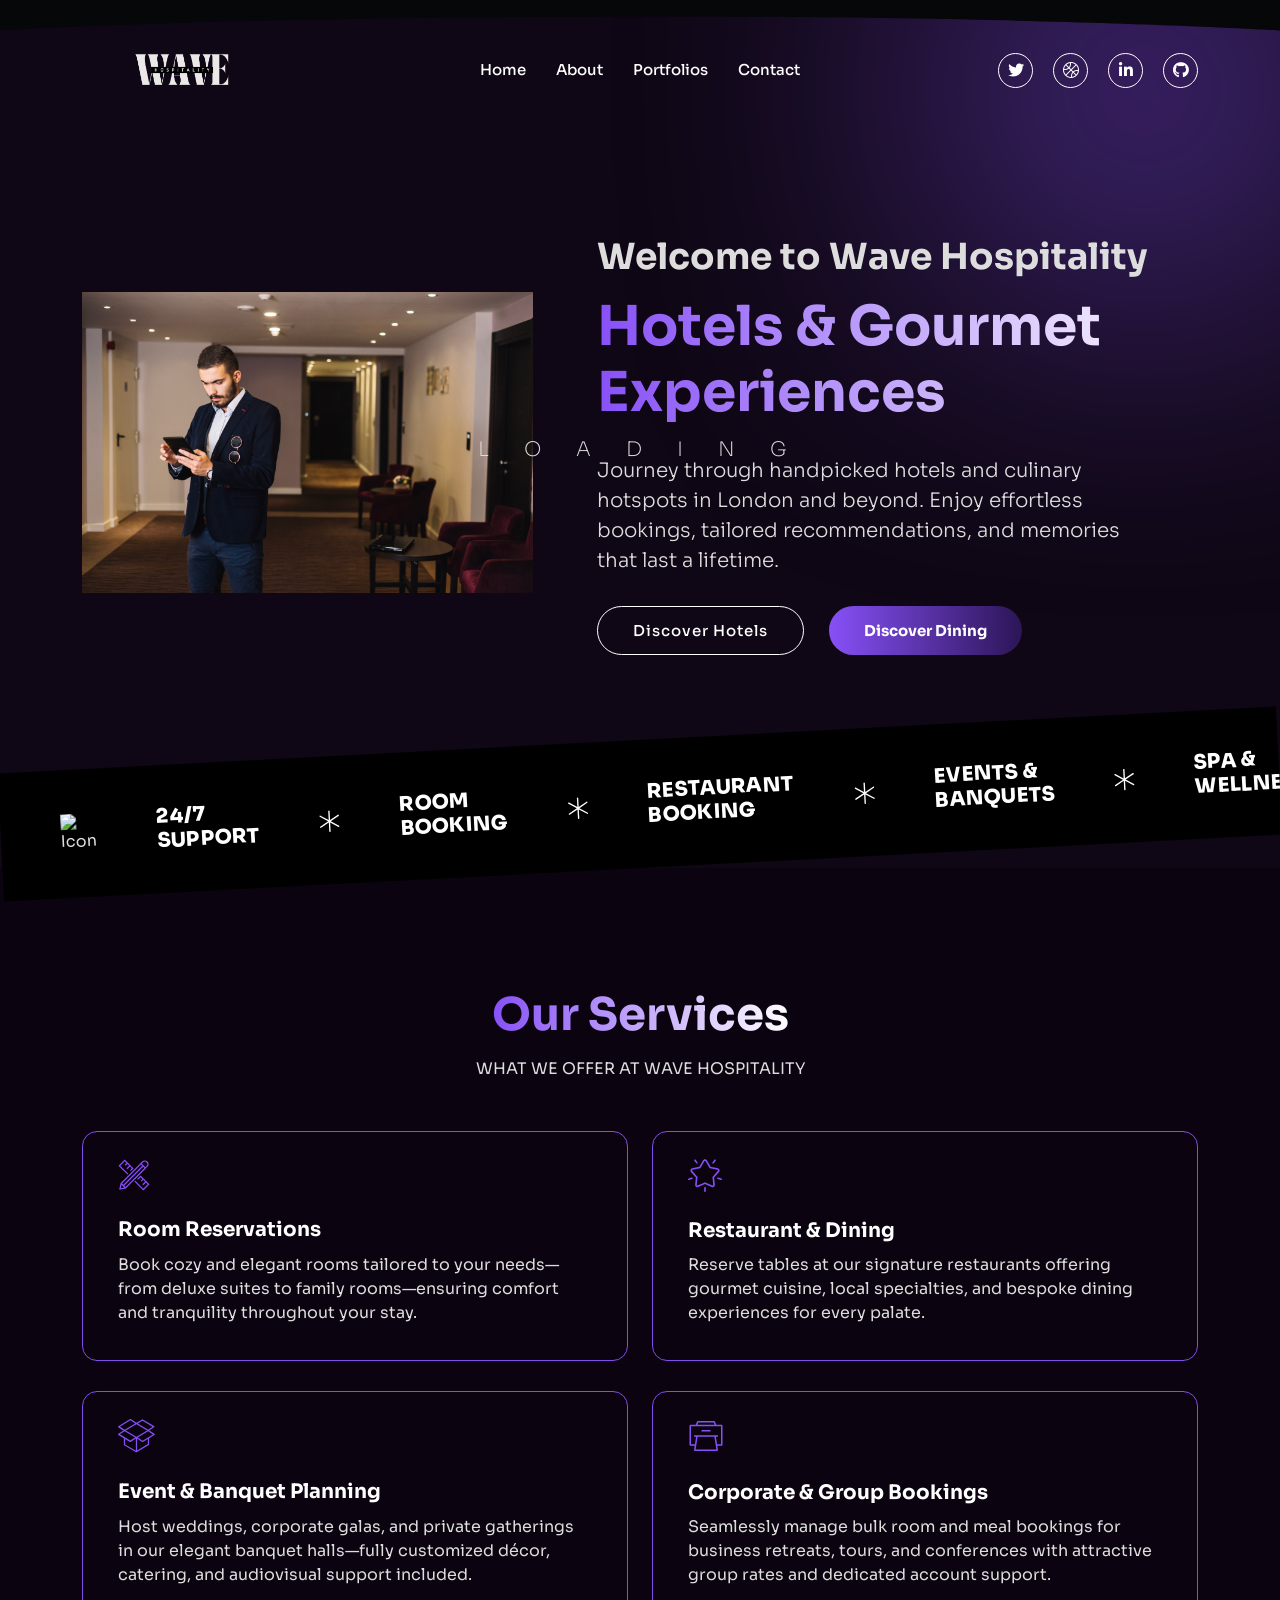
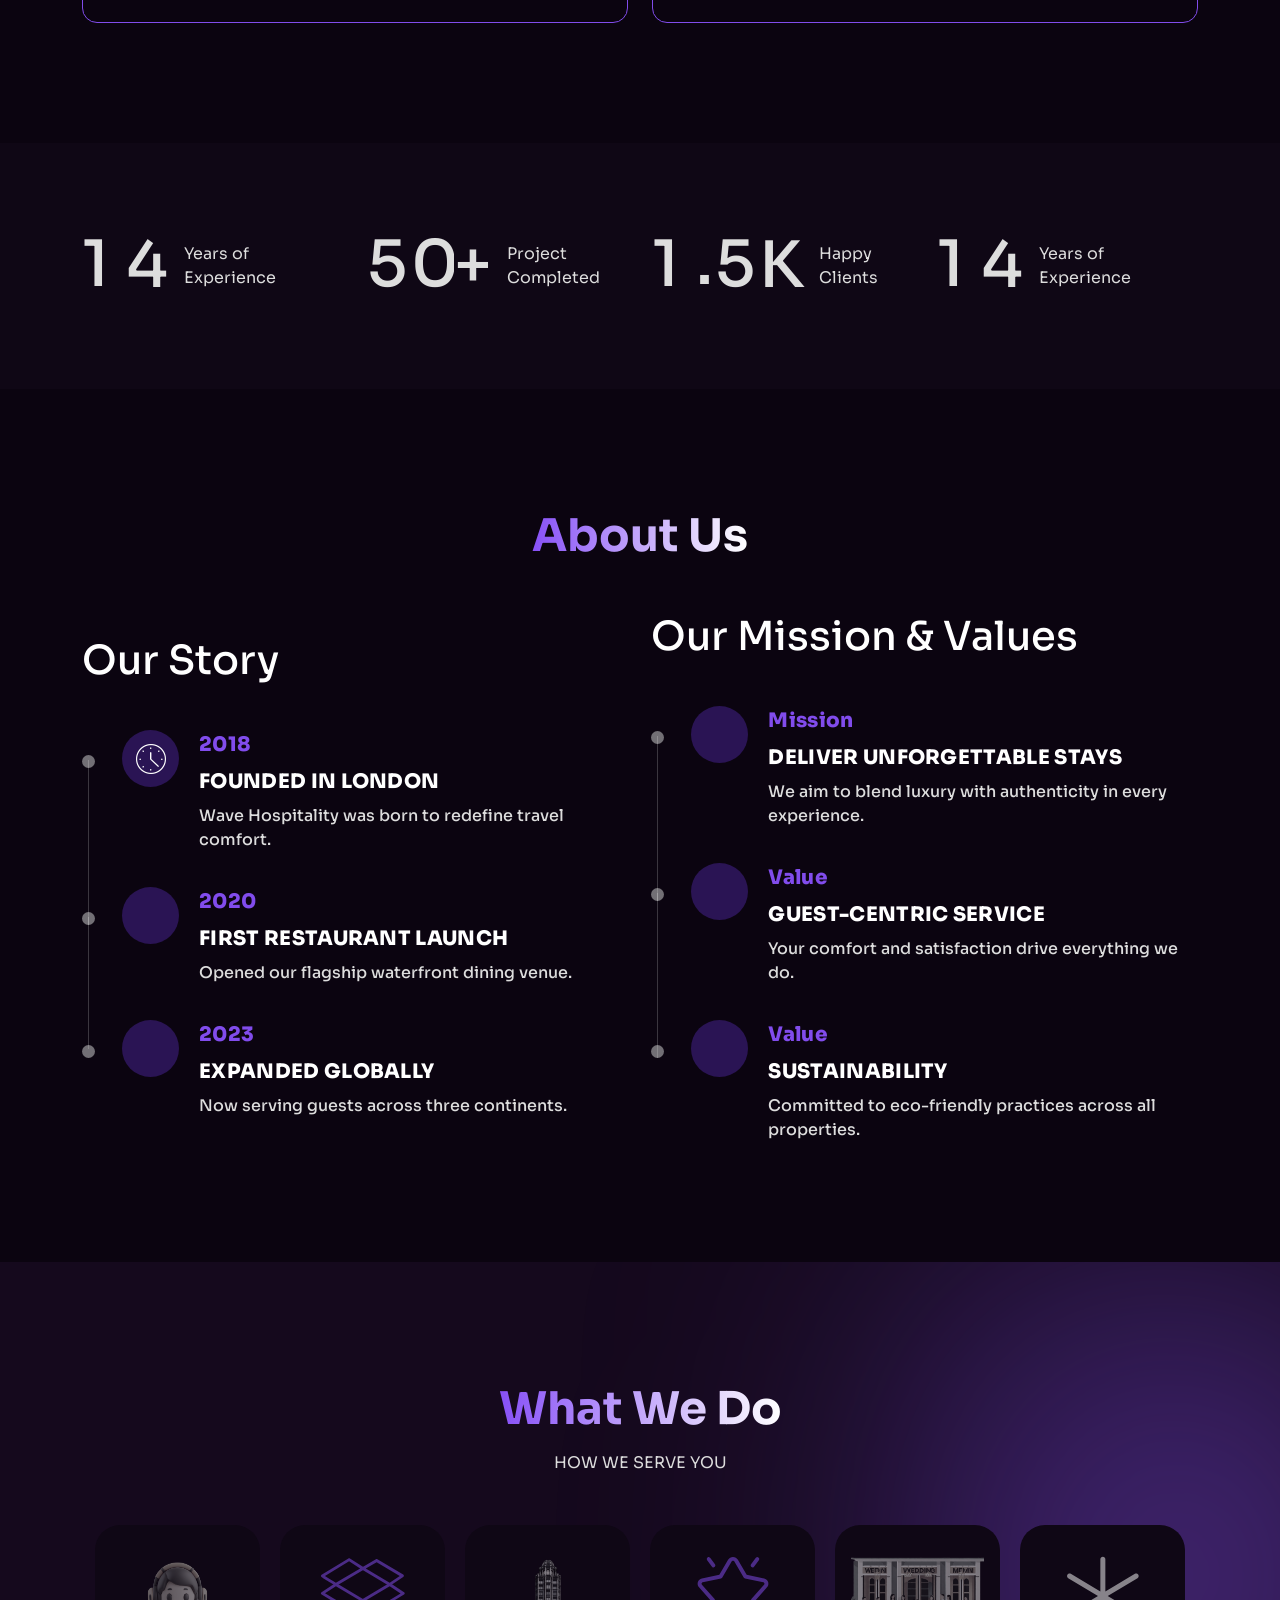
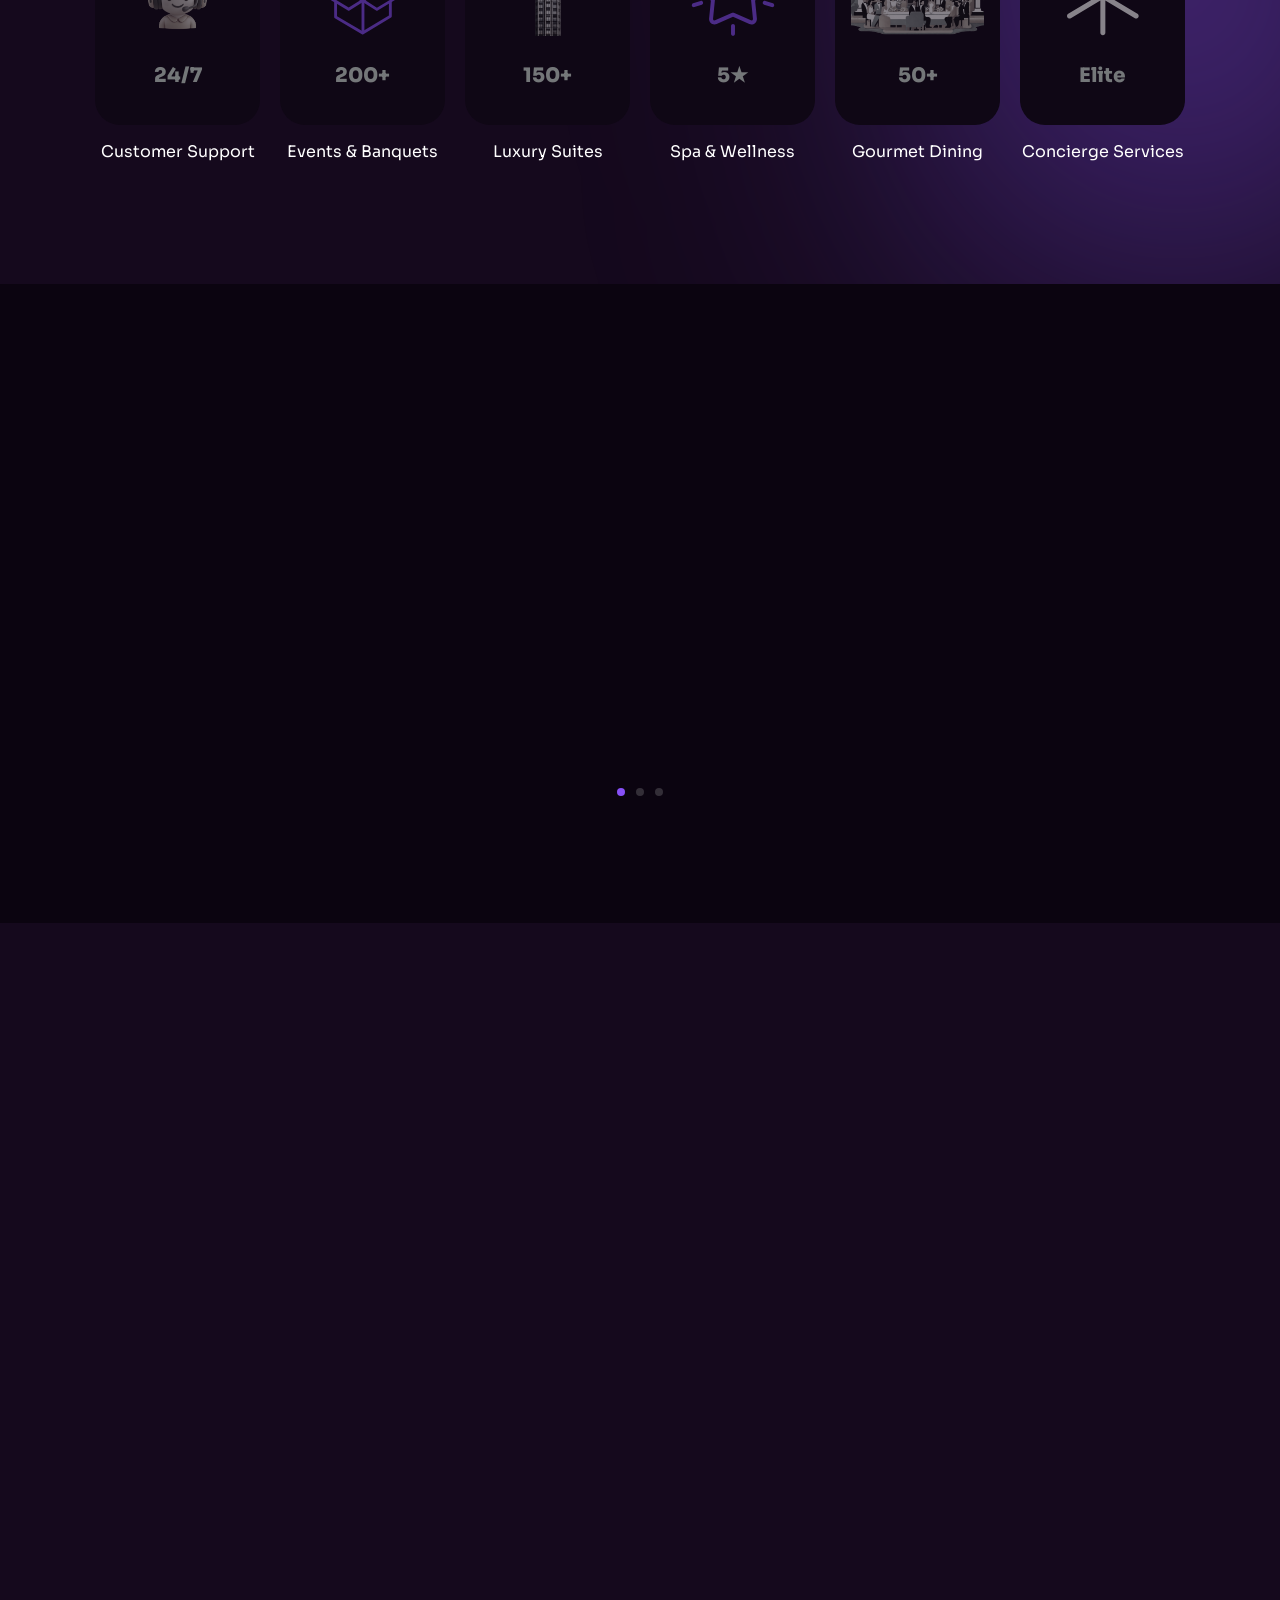
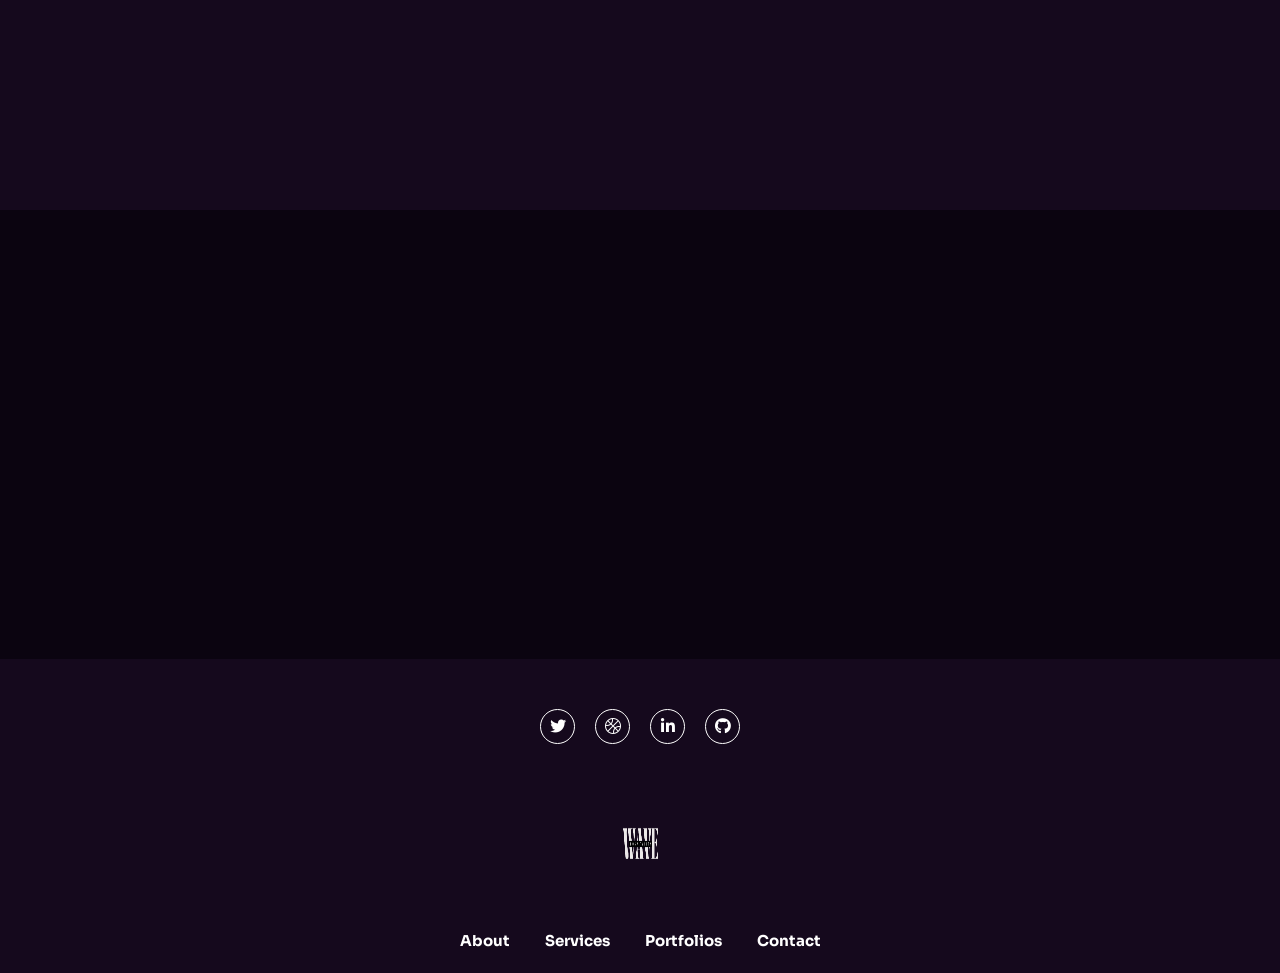
==== commit 0fcd1562: "quick fix" ====
--- a/demo/index.html
+++ b/demo/index.html
@@ -1,11 +1,14 @@
-<!DOCTYPE html><html class="no-js" lang="en"><head>
+<!DOCTYPE html>
+<html class="no-js" lang="en">
+
+<head>
    <meta charset="utf-8">
    <meta http-equiv="x-ua-compatible" content="ie=edge">
    <meta name="viewport" content="width=device-width, initial-scale=1">
    <meta name="description" content="">
 
    <!-- Site Title -->
-   <title>Gerold - Personal Portfolio HTML5 Template</title>
+   <title>wave-hospitality</title>
 
    <!-- Place favicon.ico in the root directory -->
    <link rel="apple-touch-icon" href="assets/img/favicon.png">
@@ -347,21 +350,24 @@
                <div class="col-md-7">
                   <div class="hero-content-box">
                     <span class="hero-sub-title">Welcome to Wave Hospitality</span>
-                    <h1 class="hero-title">Book Hotels & Restaurants</h1>
+                    <h1 class="hero-title">Hotels & Gourmet Experiences</h1>
                 
                     <div class="hero-image-box d-md-none text-center">
-                      <img src="assets/img/hero/wave-hospitality.png" alt="Wave Hospitality">
+                      <img src="assets/img/hero/wave-hospitality.png" alt="Wave Hospitality in Action">
                     </div>
+                
                     <p class="lead">
-                      Discover and reserve the best hotels and dining experiences in London and beyond. Seamless booking, curated choices, unforgettable stays.
+                      Journey through handpicked hotels and culinary hotspots in London and beyond. Enjoy effortless bookings, tailored recommendations, and memories that last a lifetime.
                     </p>
+                
                     <div class="button-box d-flex flex-wrap align-items-center">
-                      <a href="#hotels" class="btn tj-btn-secondary">Book a Hotel</a>
-                      <a href="#restaurants" class="btn tj-btn-primary">Find Restaurants</a>
+                      <a href="#hotels" class="btn tj-btn-secondary">Discover Hotels</a>
+                      <a href="#restaurants" class="btn tj-btn-primary">Discover Dining</a>
                     </div>
                   </div>
                 </div>
                 
+
             </div>
          </div>
       </section>
@@ -370,125 +376,126 @@
       <!-- start: Roll Area -->
       <section class="tj-roll-section">
          <div class="slide-roll">
-           <div class="roll-box roll-box-revers">
-             <div class="roll-item">
-               <div class="roll-icon">
-                 <img class="portal-icon" src="assets/img/icons/star.svg" alt="Icon">
-               </div>
-               <div class="roll-title">
-                 <h5 class="title">24/7 Support</h5>
-               </div>
-             </div>
-             <div class="roll-item">
-               <div class="roll-icon">
-                 <img class="portal-icon" src="assets/img/icons/star.svg" alt="Icon">
-               </div>
-               <div class="roll-title">
-                 <h5 class="title">Room Booking</h5>
-               </div>
-             </div>
-             <div class="roll-item">
-               <div class="roll-icon">
-                 <img class="portal-icon" src="assets/img/icons/star.svg" alt="Icon">
-               </div>
-               <div class="roll-title">
-                 <h5 class="title">Restaurant Booking</h5>
-               </div>
-             </div>
-             <div class="roll-item">
-               <div class="roll-icon">
-                 <img class="portal-icon" src="assets/img/icons/star.svg" alt="Icon">
-               </div>
-               <div class="roll-title">
-                 <h5 class="title">Events &amp; Banquets</h5>
-               </div>
-             </div>
-             <div class="roll-item">
-               <div class="roll-icon">
-                 <img class="portal-icon" src="assets/img/icons/star.svg" alt="Icon">
-               </div>
-               <div class="roll-title">
-                 <h5 class="title">Spa &amp; Wellness</h5>
-               </div>
-             </div>
-             <div class="roll-item">
-               <div class="roll-icon">
-                 <img class="portal-icon" src="assets/img/icons/star.svg" alt="Icon">
-               </div>
-               <div class="roll-title">
-                 <h5 class="title">Concierge Service</h5>
-               </div>
-             </div>
-             <div class="roll-item">
-               <div class="roll-icon">
-                 <img class="portal-icon" src="assets/img/icons/star.svg" alt="Icon">
-               </div>
-               <div class="roll-title">
-                 <h5 class="title">Airport Shuttle</h5>
-               </div>
-             </div>
-           </div>
-           <div class="roll-box roll-box-revers">
-             <div class="roll-item">
-               <div class="roll-icon">
-                 <img class="portal-icon" src="assets/img/icons/star.svg" alt="Icon">
-               </div>
-               <div class="roll-title">
-                 <h5 class="title">24/7 Support</h5>
-               </div>
-             </div>
-             <div class="roll-item">
-               <div class="roll-icon">
-                 <img class="portal-icon" src="assets/img/icons/star.svg" alt="Icon">
-               </div>
-               <div class="roll-title">
-                 <h5 class="title">Room Booking</h5>
-               </div>
-             </div>
-             <div class="roll-item">
-               <div class="roll-icon">
-                 <img class="portal-icon" src="assets/img/icons/star.svg" alt="Icon">
-               </div>
-               <div class="roll-title">
-                 <h5 class="title">Restaurant Booking</h5>
-               </div>
-             </div>
-             <div class="roll-item">
-               <div class="roll-icon">
-                 <img class="portal-icon" src="assets/img/icons/star.svg" alt="Icon">
-               </div>
-               <div class="roll-title">
-                 <h5 class="title">Events &amp; Banquets</h5>
-               </div>
-             </div>
-             <div class="roll-item">
-               <div class="roll-icon">
-                 <img class="portal-icon" src="assets/img/icons/star.svg" alt="Icon">
-               </div>
-               <div class="roll-title">
-                 <h5 class="title">Spa &amp; Wellness</h5>
-               </div>
-             </div>
-             <div class="roll-item">
-               <div class="roll-icon">
-                 <img class="portal-icon" src="assets/img/icons/star.svg" alt="Icon">
-               </div>
-               <div class="roll-title">
-                 <h5 class="title">Concierge Service</h5>
-               </div>
-             </div>
-             <div class="roll-item">
-               <div class="roll-icon">
-                 <img class="portal-icon" src="assets/img/icons/star.svg" alt="Icon">
-               </div>
-               <div class="roll-title">
-                 <h5 class="title">Airport Shuttle</h5>
-               </div>
-             </div>
-           </div>
-         </div>
-       </section>
-       
+            <div class="roll-box roll-box-revers">
+               <div class="roll-item">
+                  <div class="roll-icon">
+                     <img class="portal-icon" src="https://unpkg.com/tabler-icons@2.39.1/icons/phone-support.svg"
+                        alt="Icon">
+                  </div>
+                  <div class="roll-title">
+                     <h5 class="title">24/7 Support</h5>
+                  </div>
+               </div>
+               <div class="roll-item">
+                  <div class="roll-icon">
+                     <img class="portal-icon" src="assets/img/icons/star.svg" alt="Icon">
+                  </div>
+                  <div class="roll-title">
+                     <h5 class="title">Room Booking</h5>
+                  </div>
+               </div>
+               <div class="roll-item">
+                  <div class="roll-icon">
+                     <img class="portal-icon" src="assets/img/icons/star.svg" alt="Icon">
+                  </div>
+                  <div class="roll-title">
+                     <h5 class="title">Restaurant Booking</h5>
+                  </div>
+               </div>
+               <div class="roll-item">
+                  <div class="roll-icon">
+                     <img class="portal-icon" src="assets/img/icons/star.svg" alt="Icon">
+                  </div>
+                  <div class="roll-title">
+                     <h5 class="title">Events &amp; Banquets</h5>
+                  </div>
+               </div>
+               <div class="roll-item">
+                  <div class="roll-icon">
+                     <img class="portal-icon" src="assets/img/icons/star.svg" alt="Icon">
+                  </div>
+                  <div class="roll-title">
+                     <h5 class="title">Spa &amp; Wellness</h5>
+                  </div>
+               </div>
+               <div class="roll-item">
+                  <div class="roll-icon">
+                     <img class="portal-icon" src="assets/img/icons/star.svg" alt="Icon">
+                  </div>
+                  <div class="roll-title">
+                     <h5 class="title">Concierge Service</h5>
+                  </div>
+               </div>
+               <div class="roll-item">
+                  <div class="roll-icon">
+                     <img class="portal-icon" src="assets/img/icons/star.svg" alt="Icon">
+                  </div>
+                  <div class="roll-title">
+                     <h5 class="title">Airport Shuttle</h5>
+                  </div>
+               </div>
+            </div>
+            <div class="roll-box roll-box-revers">
+               <div class="roll-item">
+                  <div class="roll-icon">
+                     <img class="portal-icon" src="assets/img/icons/star.svg" alt="Icon">
+                  </div>
+                  <div class="roll-title">
+                     <h5 class="title">24/7 Support</h5>
+                  </div>
+               </div>
+               <div class="roll-item">
+                  <div class="roll-icon">
+                     <img class="portal-icon" src="assets/img/icons/star.svg" alt="Icon">
+                  </div>
+                  <div class="roll-title">
+                     <h5 class="title">Room Booking</h5>
+                  </div>
+               </div>
+               <div class="roll-item">
+                  <div class="roll-icon">
+                     <img class="portal-icon" src="assets/img/icons/star.svg" alt="Icon">
+                  </div>
+                  <div class="roll-title">
+                     <h5 class="title">Restaurant Booking</h5>
+                  </div>
+               </div>
+               <div class="roll-item">
+                  <div class="roll-icon">
+                     <img class="portal-icon" src="assets/img/icons/star.svg" alt="Icon">
+                  </div>
+                  <div class="roll-title">
+                     <h5 class="title">Events &amp; Banquets</h5>
+                  </div>
+               </div>
+               <div class="roll-item">
+                  <div class="roll-icon">
+                     <img class="portal-icon" src="assets/img/icons/star.svg" alt="Icon">
+                  </div>
+                  <div class="roll-title">
+                     <h5 class="title">Spa &amp; Wellness</h5>
+                  </div>
+               </div>
+               <div class="roll-item">
+                  <div class="roll-icon">
+                     <img class="portal-icon" src="assets/img/icons/star.svg" alt="Icon">
+                  </div>
+                  <div class="roll-title">
+                     <h5 class="title">Concierge Service</h5>
+                  </div>
+               </div>
+               <div class="roll-item">
+                  <div class="roll-icon">
+                     <img class="portal-icon" src="assets/img/icons/star.svg" alt="Icon">
+                  </div>
+                  <div class="roll-title">
+                     <h5 class="title">Airport Shuttle</h5>
+                  </div>
+               </div>
+            </div>
+         </div>
+      </section>
+
       <!-- end: Roll Area -->
 
       <!-- start: Project Area -->
@@ -637,99 +644,103 @@
       <!-- start: Service Area -->
       <section class="service-section">
          <div class="container">
-           <div class="row">
-             <div class="col-md-12">
-               <div class="section-header text-center">
-                 <h2 class="section-title wow fadeInUp" data-wow-delay=".3s">Our Services</h2>
-                 <p class="wow fadeInUp text-uppercase" data-wow-delay=".4s">What We Offer at Wave Hospitality</p>
-               </div>
-             </div>
-           </div>
-           <div class="row">
-             <!-- Hotel Room Reservations -->
-             <div class="col-lg-6">
-               <div class="service-item wow fadeInLeft" data-wow-delay=".3s">
-                 <div class="service-icon">
-                   <img src="assets/img/icons/service-1.svg" alt="Room Reservations">
-                 </div>
-                 <div class="service-content">
-                   <h5 class="title">
-                     <button data-mfp-src="#service-wrapper" class="modal-popup">
-                       Room Reservations
-                     </button>
-                   </h5>
-                   <div class="desc">
-                     <p>
-                       Book cozy and elegant rooms tailored to your needs—from deluxe suites to family rooms—ensuring comfort and tranquility throughout your stay.
-                     </p>
-                   </div>
-                 </div>
-               </div>
-             </div>
-             <!-- Restaurant & Dining -->
-             <div class="col-lg-6">
-               <div class="service-item wow fadeInRight" data-wow-delay=".3s">
-                 <div class="service-icon">
-                   <img src="assets/img/icons/service-2.svg" alt="Restaurant & Dining">
-                 </div>
-                 <div class="service-content">
-                   <h5 class="title">
-                     <button data-mfp-src="#service-wrapper" class="modal-popup">
-                       Restaurant & Dining
-                     </button>
-                   </h5>
-                   <div class="desc">
-                     <p>
-                       Reserve tables at our signature restaurants offering gourmet cuisine, local specialties, and bespoke dining experiences for every palate.
-                     </p>
-                   </div>
-                 </div>
-               </div>
-             </div>
-             <!-- Event & Banquet Planning -->
-             <div class="col-lg-6">
-               <div class="service-item wow fadeInLeft" data-wow-delay=".4s">
-                 <div class="service-icon">
-                   <img src="assets/img/icons/service-3.svg" alt="Event & Banquet Planning">
-                 </div>
-                 <div class="service-content">
-                   <h5 class="title">
-                     <button data-mfp-src="#service-wrapper" class="modal-popup">
-                       Event & Banquet Planning
-                     </button>
-                   </h5>
-                   <div class="desc">
-                     <p>
-                       Host weddings, corporate galas, and private gatherings in our elegant banquet halls—fully customized décor, catering, and audiovisual support included.
-                     </p>
-                   </div>
-                 </div>
-               </div>
-             </div>
-             <!-- Corporate & Group Bookings -->
-             <div class="col-lg-6">
-               <div class="service-item wow fadeInRight" data-wow-delay=".4s">
-                 <div class="service-icon">
-                   <img src="assets/img/icons/service-4.svg" alt="Corporate & Group Bookings">
-                 </div>
-                 <div class="service-content">
-                   <h5 class="title">
-                     <button data-mfp-src="#service-wrapper" class="modal-popup">
-                       Corporate & Group Bookings
-                     </button>
-                   </h5>
-                   <div class="desc">
-                     <p>
-                       Seamlessly manage bulk room and meal bookings for business retreats, tours, and conferences with attractive group rates and dedicated account support.
-                     </p>
-                   </div>
-                 </div>
-               </div>
-             </div>
-           </div>
-         </div>
-       </section>
-       
+            <div class="row">
+               <div class="col-md-12">
+                  <div class="section-header text-center">
+                     <h2 class="section-title wow fadeInUp" data-wow-delay=".3s">Our Services</h2>
+                     <p class="wow fadeInUp text-uppercase" data-wow-delay=".4s">What We Offer at Wave Hospitality</p>
+                  </div>
+               </div>
+            </div>
+            <div class="row">
+               <!-- Hotel Room Reservations -->
+               <div class="col-lg-6">
+                  <div class="service-item wow fadeInLeft" data-wow-delay=".3s">
+                     <div class="service-icon">
+                        <img src="assets/img/icons/service-1.svg" alt="Room Reservations">
+                     </div>
+                     <div class="service-content">
+                        <h5 class="title">
+                           <button data-mfp-src="#service-wrapper" class="modal-popup">
+                              Room Reservations
+                           </button>
+                        </h5>
+                        <div class="desc">
+                           <p>
+                              Book cozy and elegant rooms tailored to your needs—from deluxe suites to family
+                              rooms—ensuring comfort and tranquility throughout your stay.
+                           </p>
+                        </div>
+                     </div>
+                  </div>
+               </div>
+               <!-- Restaurant & Dining -->
+               <div class="col-lg-6">
+                  <div class="service-item wow fadeInRight" data-wow-delay=".3s">
+                     <div class="service-icon">
+                        <img src="assets/img/icons/service-2.svg" alt="Restaurant & Dining">
+                     </div>
+                     <div class="service-content">
+                        <h5 class="title">
+                           <button data-mfp-src="#service-wrapper" class="modal-popup">
+                              Restaurant & Dining
+                           </button>
+                        </h5>
+                        <div class="desc">
+                           <p>
+                              Reserve tables at our signature restaurants offering gourmet cuisine, local specialties,
+                              and bespoke dining experiences for every palate.
+                           </p>
+                        </div>
+                     </div>
+                  </div>
+               </div>
+               <!-- Event & Banquet Planning -->
+               <div class="col-lg-6">
+                  <div class="service-item wow fadeInLeft" data-wow-delay=".4s">
+                     <div class="service-icon">
+                        <img src="assets/img/icons/service-3.svg" alt="Event & Banquet Planning">
+                     </div>
+                     <div class="service-content">
+                        <h5 class="title">
+                           <button data-mfp-src="#service-wrapper" class="modal-popup">
+                              Event & Banquet Planning
+                           </button>
+                        </h5>
+                        <div class="desc">
+                           <p>
+                              Host weddings, corporate galas, and private gatherings in our elegant banquet halls—fully
+                              customized décor, catering, and audiovisual support included.
+                           </p>
+                        </div>
+                     </div>
+                  </div>
+               </div>
+               <!-- Corporate & Group Bookings -->
+               <div class="col-lg-6">
+                  <div class="service-item wow fadeInRight" data-wow-delay=".4s">
+                     <div class="service-icon">
+                        <img src="assets/img/icons/service-4.svg" alt="Corporate & Group Bookings">
+                     </div>
+                     <div class="service-content">
+                        <h5 class="title">
+                           <button data-mfp-src="#service-wrapper" class="modal-popup">
+                              Corporate & Group Bookings
+                           </button>
+                        </h5>
+                        <div class="desc">
+                           <p>
+                              Seamlessly manage bulk room and meal bookings for business retreats, tours, and
+                              conferences with attractive group rates and dedicated account support.
+                           </p>
+                        </div>
+                     </div>
+                  </div>
+               </div>
+            </div>
+         </div>
+      </section>
+
       <!-- end: Service Area -->
 
       <!-- start: Service Popup -->
@@ -839,7 +850,8 @@
                                  <input type="email" name="semail" id="semail" placeholder="Email" autocomplete="off">
                               </div>
                               <div class="form_group">
-                                 <textarea name="smessage" id="smessage" placeholder="Your message" autocomplete="off"></textarea>
+                                 <textarea name="smessage" id="smessage" placeholder="Your message"
+                                    autocomplete="off"></textarea>
                               </div>
                               <div class="form_btn">
                                  <button class="btn tj-btn-primary" type="submit">Send Message</button>
@@ -862,25 +874,33 @@
                   <div class="funfact-area">
                      <div class="row">
                         <div class="col-6 col-lg-3">
-                           <div class="funfact-item d-flex flex-column flex-sm-row flex-wrap align-items-center wow fadeInUp" data-wow-delay=".3s">
+                           <div
+                              class="funfact-item d-flex flex-column flex-sm-row flex-wrap align-items-center wow fadeInUp"
+                              data-wow-delay=".3s">
                               <div class="number"><span class="odometer" data-count="14">0</span></div>
                               <div class="text">Years of <br>Experience</div>
                            </div>
                         </div>
                         <div class="col-6 col-lg-3">
-                           <div class="funfact-item d-flex flex-column flex-sm-row flex-wrap align-items-center wow fadeInUp" data-wow-delay=".4s">
+                           <div
+                              class="funfact-item d-flex flex-column flex-sm-row flex-wrap align-items-center wow fadeInUp"
+                              data-wow-delay=".4s">
                               <div class="number"><span class="odometer" data-count="50">0</span>+</div>
                               <div class="text">Project <br>Completed</div>
                            </div>
                         </div>
                         <div class="col-6 col-lg-3">
-                           <div class="funfact-item d-flex flex-column flex-sm-row flex-wrap align-items-center wow fadeInUp" data-wow-delay=".5s">
+                           <div
+                              class="funfact-item d-flex flex-column flex-sm-row flex-wrap align-items-center wow fadeInUp"
+                              data-wow-delay=".5s">
                               <div class="number"><span class="odometer" data-count="1.5">0</span>K</div>
                               <div class="text">Happy <br>Clients</div>
                            </div>
                         </div>
                         <div class="col-6 col-lg-3">
-                           <div class="funfact-item d-flex flex-column flex-sm-row flex-wrap align-items-center wow fadeInUp" data-wow-delay=".6s">
+                           <div
+                              class="funfact-item d-flex flex-column flex-sm-row flex-wrap align-items-center wow fadeInUp"
+                              data-wow-delay=".6s">
                               <div class="number"><span class="odometer" data-count="14">0</span></div>
                               <div class="text">Years of <br>Experience</div>
                            </div>
@@ -896,184 +916,239 @@
       <!-- start: Works Area -->
       <section class="works-section style-2">
          <div class="container">
-           <div class="row">
-             <div class="col-md-12">
-               <div class="section-header text-center">
-                 <h2 class="section-title wow fadeInUp" data-wow-delay=".3s">About Us</h2>
-               </div>
-             </div>
-           </div>
-           <div class="row">
-             <div class="col-12">
-               <div class="works-wrapper">
-                 <!-- Our Story -->
-                 <div class="works-content-item">
-                   <h3 class="title wow fadeInLeft" data-wow-delay=".3s">Our Story</h3>
-                   <div class="works-inner wow fadeInUp" data-wow-delay=".4s">
-                     <div class="works-item">
-                       <div class="works-icon">
-                         <i class="flaticon-clock"></i>
-                       </div>
-                       <div class="works-content">
-                         <span class="number">2018</span>
-                         <h5 class="title">Founded in London</h5>
-                         <span class="sub-title">Wave Hospitality was born to redefine travel comfort.</span>
-                       </div>
-                     </div>
-                     <div class="works-item">
-                       <div class="works-icon">
-                         <i class="flaticon-thumb-up"></i>
-                       </div>
-                       <div class="works-content">
-                         <span class="number">2020</span>
-                         <h5 class="title">First Restaurant Launch</h5>
-                         <span class="sub-title">Opened our flagship waterfront dining venue.</span>
-                       </div>
-                     </div>
-                     <div class="works-item">
-                       <div class="works-icon">
-                         <i class="flaticon-worldwide"></i>
-                       </div>
-                       <div class="works-content">
-                         <span class="number">2023</span>
-                         <h5 class="title">Expanded Globally</h5>
-                         <span class="sub-title">Now serving guests across three continents.</span>
-                       </div>
-                     </div>
-                   </div>
-                 </div>
-                 <!-- Our Mission & Values -->
-                 <div class="works-content-item">
-                   <h3 class="title wow fadeInRight" data-wow-delay=".3s">Our Mission & Values</h3>
-                   <div class="works-inner wow fadeInUp" data-wow-delay=".4s">
-                     <div class="works-item">
-                       <div class="works-icon">
-                         <i class="flaticon-target"></i>
-                       </div>
-                       <div class="works-content">
-                         <span class="number">Mission</span>
-                         <h5 class="title">Deliver Unforgettable Stays</h5>
-                         <span class="sub-title">We aim to blend luxury with authenticity in every experience.</span>
-                       </div>
-                     </div>
-                     <div class="works-item">
-                       <div class="works-icon">
-                         <i class="flaticon-heart"></i>
-                       </div>
-                       <div class="works-content">
-                         <span class="number">Value</span>
-                         <h5 class="title">Guest-Centric Service</h5>
-                         <span class="sub-title">Your comfort and satisfaction drive everything we do.</span>
-                       </div>
-                     </div>
-                     <div class="works-item">
-                       <div class="works-icon">
-                         <i class="flaticon-leaf"></i>
-                       </div>
-                       <div class="works-content">
-                         <span class="number">Value</span>
-                         <h5 class="title">Sustainability</h5>
-                         <span class="sub-title">Committed to eco-friendly practices across all properties.</span>
-                       </div>
-                     </div>
-                   </div>
-                 </div>
-                 <!-- End of About Us -->
-               </div>
-             </div>
-           </div>
-         </div>
-       </section>
-       
+            <div class="row">
+               <div class="col-md-12">
+                  <div class="section-header text-center">
+                     <h2 class="section-title wow fadeInUp" data-wow-delay=".3s">About Us</h2>
+                  </div>
+               </div>
+            </div>
+            <div class="row">
+               <div class="col-12">
+                  <div class="works-wrapper">
+                     <!-- Our Story -->
+                     <div class="works-content-item">
+                        <h3 class="title wow fadeInLeft" data-wow-delay=".3s">Our Story</h3>
+                        <div class="works-inner wow fadeInUp" data-wow-delay=".4s">
+                           <div class="works-item">
+                              <div class="works-icon">
+                                 <i class="flaticon-clock"></i>
+                              </div>
+                              <div class="works-content">
+                                 <span class="number">2018</span>
+                                 <h5 class="title">Founded in London</h5>
+                                 <span class="sub-title">Wave Hospitality was born to redefine travel comfort.</span>
+                              </div>
+                           </div>
+                           <div class="works-item">
+                              <div class="works-icon">
+                                 <i class="flaticon-thumb-up"></i>
+                              </div>
+                              <div class="works-content">
+                                 <span class="number">2020</span>
+                                 <h5 class="title">First Restaurant Launch</h5>
+                                 <span class="sub-title">Opened our flagship waterfront dining venue.</span>
+                              </div>
+                           </div>
+                           <div class="works-item">
+                              <div class="works-icon">
+                                 <i class="flaticon-worldwide"></i>
+                              </div>
+                              <div class="works-content">
+                                 <span class="number">2023</span>
+                                 <h5 class="title">Expanded Globally</h5>
+                                 <span class="sub-title">Now serving guests across three continents.</span>
+                              </div>
+                           </div>
+                        </div>
+                     </div>
+                     <!-- Our Mission & Values -->
+                     <div class="works-content-item">
+                        <h3 class="title wow fadeInRight" data-wow-delay=".3s">Our Mission & Values</h3>
+                        <div class="works-inner wow fadeInUp" data-wow-delay=".4s">
+                           <div class="works-item">
+                              <div class="works-icon">
+                                 <i class="flaticon-target"></i>
+                              </div>
+                              <div class="works-content">
+                                 <span class="number">Mission</span>
+                                 <h5 class="title">Deliver Unforgettable Stays</h5>
+                                 <span class="sub-title">We aim to blend luxury with authenticity in every
+                                    experience.</span>
+                              </div>
+                           </div>
+                           <div class="works-item">
+                              <div class="works-icon">
+                                 <i class="flaticon-heart"></i>
+                              </div>
+                              <div class="works-content">
+                                 <span class="number">Value</span>
+                                 <h5 class="title">Guest-Centric Service</h5>
+                                 <span class="sub-title">Your comfort and satisfaction drive everything we do.</span>
+                              </div>
+                           </div>
+                           <div class="works-item">
+                              <div class="works-icon">
+                                 <i class="flaticon-leaf"></i>
+                              </div>
+                              <div class="works-content">
+                                 <span class="number">Value</span>
+                                 <h5 class="title">Sustainability</h5>
+                                 <span class="sub-title">Committed to eco-friendly practices across all
+                                    properties.</span>
+                              </div>
+                           </div>
+                        </div>
+                     </div>
+                     <!-- End of About Us -->
+                  </div>
+               </div>
+            </div>
+         </div>
+      </section>
+
       <!-- end: Works Area -->
 
       <!-- start: Skills Area -->
       <section class="skills-section style-3">
          <div class="container">
-           <div class="row">
-             <div class="col-md-12">
-               <div class="section-header text-center">
-                 <h2 class="section-title wow fadeInUp" data-wow-delay=".3s">What We Do</h2>
-                 <p class="text-uppercase wow fadeInUp" data-wow-delay=".4s">
-                   How We Serve You
-                 </p>
-               </div>
-             </div>
-           </div>
-           <div class="row">
-             <div class="col-md-12">
-               <div class="skills-widget d-flex flex-wrap justify-content-center align-items-center">
-                 <!-- 24/7 Customer Support -->
-                 <div class="skill-item wow fadeInUp" data-wow-delay=".3s">
-                   <div class="skill-inner">
-                     <div class="icon-box">
-                       <img src="assets/img/icons/support.svg" alt="24/7 Support">
-                     </div>
-                     <div class="number">24/7</div>
-                   </div>
-                   <p>Customer Support</p>
-                 </div>
-       
-                 <!-- Luxury Accommodations -->
-                 <div class="skill-item wow fadeInUp" data-wow-delay=".4s">
-                   <div class="skill-inner">
-                     <div class="icon-box">
-                       <img src="assets/img/icons/suite.svg" alt="Luxury Suites">
-                     </div>
-                     <div class="number">150+</div>
-                   </div>
-                   <p>Luxury Suites</p>
-                 </div>
-       
-                 <!-- Gourmet Dining -->
-                 <div class="skill-item wow fadeInUp" data-wow-delay=".5s">
-                   <div class="skill-inner">
-                     <div class="icon-box">
-                       <img src="assets/img/icons/dining.svg" alt="Gourmet Dining">
-                     </div>
-                     <div class="number">50+</div>
-                   </div>
-                   <p>Gourmet Dining</p>
-                 </div>
-       
-                 <!-- Events & Banquets -->
-                 <div class="skill-item wow fadeInUp" data-wow-delay=".6s">
-                   <div class="skill-inner">
-                     <div class="icon-box">
-                       <img src="assets/img/icons/event.svg" alt="Events & Banquets">
-                     </div>
-                     <div class="number">200+</div>
-                   </div>
-                   <p>Events & Banquets</p>
-                 </div>
-       
-                 <!-- Spa & Wellness -->
-                 <div class="skill-item wow fadeInUp" data-wow-delay=".7s">
-                   <div class="skill-inner">
-                     <div class="icon-box">
-                       <img src="assets/img/icons/spa.svg" alt="Spa & Wellness">
-                     </div>
-                     <div class="number">5★</div>
-                   </div>
-                   <p>Spa & Wellness</p>
-                 </div>
-       
-                 <!-- Concierge Services -->
-                 <div class="skill-item wow fadeInUp" data-wow-delay=".8s">
-                   <div class="skill-inner">
-                     <div class="icon-box">
-                       <img src="assets/img/icons/concierge.svg" alt="Concierge Services">
-                     </div>
-                     <div class="number">Elite</div>
-                   </div>
-                   <p>Concierge Services</p>
-                 </div>
-               </div>
-             </div>
-           </div>
-         </div>
-       </section>
-       
+            <div class="row">
+               <div class="col-md-12">
+                  <div class="section-header text-center">
+                     <h2 class="section-title wow fadeInUp" data-wow-delay=".3s">What We Do</h2>
+                     <p class="text-uppercase wow fadeInUp" data-wow-delay=".4s">
+                        How We Serve You
+                     </p>
+                  </div>
+               </div>
+            </div>
+            <div class="row">
+               <div class="col-md-12">
+                  <div class="skills-widget d-flex flex-wrap justify-content-center align-items-center">
+                     <!-- 24/7 Customer Support -->
+                     <div class="skill-item wow fadeInUp" data-wow-delay=".3s">
+                        <div class="skill-inner">
+                           <div class="icon-box">
+                              <img src="assets/img/icons/c.png" alt="24/7 Support">
+                           </div>
+                           <div class="number">24/7</div>
+                        </div>
+                        <p>Customer Support</p>
+                     </div>
+
+                     
+
+                    
+
+                     <!-- Events & Banquets -->
+                     <div class="skill-item wow fadeInUp" data-wow-delay=".6s">
+                        <div class="skill-inner">
+                           <div class="icon-box">
+
+                              <svg width="100" height="80" viewBox="0 0 37 35" fill="none"
+                                 xmlns="http://www.w3.org/2000/svg">
+                                 <path
+                                    d="M12.2437 23.9687C12.1288 23.968 12.0164 23.9355 11.9187 23.875L0.38747 16.8875C0.298014 16.8331 0.223663 16.7571 0.171245 16.6664C0.118826 16.5758 0.0900193 16.4734 0.08747 16.3687C0.0848553 16.2626 0.109303 16.1576 0.15851 16.0636C0.207716 15.9695 0.280059 15.8896 0.36872 15.8312L6.29372 11.9187C6.39375 11.8554 6.5097 11.8218 6.6281 11.8218C6.74649 11.8218 6.86245 11.8554 6.96247 11.9187L18.6687 18.9562C18.7592 19.0123 18.8338 19.0905 18.8856 19.1835C18.9373 19.2764 18.9645 19.3811 18.9645 19.4875C18.9645 19.5939 18.9373 19.6985 18.8856 19.7915C18.8338 19.8845 18.7592 19.9627 18.6687 20.0187L12.5812 23.875C12.48 23.9378 12.3629 23.9703 12.2437 23.9687ZM1.88122 16.3312L12.2375 22.5812L17.1562 19.4562L6.65622 13.1812L1.88122 16.3312Z"
+                                    fill="#8750F7" />
+                                 <path
+                                    d="M24.5813 23.9688C24.4642 23.9692 24.3495 23.9367 24.25 23.875L18.15 20.0188C18.0596 19.9627 17.9849 19.8845 17.9332 19.7915C17.8814 19.6986 17.8542 19.5939 17.8542 19.4875C17.8542 19.3811 17.8814 19.2765 17.9332 19.1835C17.9849 19.0905 18.0596 19.0123 18.15 18.9563L29.875 11.9063C29.9743 11.8442 30.0891 11.8113 30.2063 11.8113C30.3234 11.8113 30.4382 11.8442 30.5375 11.9063L36.4625 15.8188C36.5512 15.8771 36.6235 15.9571 36.6727 16.0511C36.7219 16.1452 36.7464 16.2502 36.7438 16.3563C36.7412 16.461 36.7124 16.5633 36.66 16.654C36.6076 16.7446 36.5332 16.8206 36.4438 16.875L24.9063 23.875C24.8086 23.9356 24.6961 23.968 24.5813 23.9688ZM19.675 19.5063L24.5875 22.6313L34.9438 16.3813L30.175 13.2563L19.675 19.5063Z"
+                                    fill="#8750F7" />
+                                 <path
+                                    d="M6.63749 13.0625C6.52506 13.0645 6.41443 13.0341 6.31874 12.975C0.437494 9.43752 0.299994 9.26252 0.212494 9.12502C0.16033 9.05512 0.123372 8.97508 0.103997 8.89005C0.0846216 8.80501 0.083258 8.71686 0.0999939 8.63127C0.116741 8.54635 0.150943 8.46584 0.200433 8.39483C0.249923 8.32382 0.313622 8.26387 0.387494 8.21877L12.1187 1.05002C12.2181 0.987936 12.3329 0.955017 12.45 0.955017C12.5671 0.955017 12.6819 0.987936 12.7812 1.05002L18.8187 4.94377C18.9086 5.00137 18.9821 5.08101 19.0325 5.17509C19.0828 5.26918 19.1082 5.37459 19.1062 5.48127C19.1041 5.58761 19.0748 5.69163 19.0212 5.7835C18.9676 5.87537 18.8915 5.95205 18.8 6.00627L6.92499 12.975C6.8377 13.0271 6.73902 13.0572 6.63749 13.0625ZM1.86874 8.79377C2.98124 9.49377 5.08749 10.775 6.64374 11.7125L17.2687 5.46252L12.4125 2.33752L1.86874 8.79377Z"
+                                    fill="#8750F7" />
+                                 <path
+                                    d="M30.1875 13.0625C30.0753 13.0625 29.9652 13.0322 29.8687 12.975L18.1624 6.00001C18.0692 5.94469 17.9919 5.86604 17.9382 5.7718C17.8845 5.67756 17.8562 5.57097 17.8562 5.46251C17.8562 5.35404 17.8845 5.24745 17.9382 5.15321C17.9919 5.05897 18.0692 4.98032 18.1624 4.92501L24.1562 1.38751C24.2512 1.33265 24.359 1.30377 24.4687 1.30377C24.5784 1.30377 24.6862 1.33265 24.7812 1.38751L36.0812 8.11876C36.1703 8.17512 36.2436 8.2531 36.2945 8.34544C36.3453 8.43778 36.372 8.54147 36.372 8.64688C36.372 8.75229 36.3453 8.85598 36.2945 8.94832C36.2436 9.04066 36.1703 9.11864 36.0812 9.17501L30.5062 12.9563C30.4127 13.0223 30.3018 13.0592 30.1875 13.0625ZM19.7062 5.47501L30.1687 11.725L34.5937 8.71876L24.4687 2.69376L19.7062 5.47501Z"
+                                    fill="#8750F7" />
+                                 <path
+                                    d="M18.3437 34.3C18.2342 34.3008 18.1265 34.2727 18.0312 34.2188L6.1937 27.25C6.1004 27.1947 6.02311 27.116 5.96941 27.0218C5.91572 26.9276 5.88747 26.821 5.88745 26.7125V19.8375H7.13745V26.3813L18.3375 32.95L29.8375 26V19.7812H31.0875V26.3375C31.0881 26.4454 31.0608 26.5516 31.0082 26.6457C30.9556 26.7399 30.8796 26.8189 30.7875 26.875L18.6687 34.2125C18.5696 34.2689 18.4577 34.299 18.3437 34.3Z"
+                                    fill="#8750F7" />
+                                 <path d="M17.8624 19.7812H19.1124V33.3625H17.8624V19.7812Z" fill="#8750F7" />
+                              </svg>
+
+                           </div>
+                           <div class="number">200+</div>
+                        </div>
+                        <p>Events & Banquets</p>
+                     </div>
+
+                     <!-- Luxury Accommodations -->
+                     <div class="skill-item wow fadeInUp" data-wow-delay=".4s">
+                        <div class="skill-inner">
+                           <div class="icon-box">
+                              <img src="assets/img/icons/v.png" alt="Luxury Suites">
+                           </div>
+                           <div class="number">150+</div>
+                        </div>
+                        <p>Luxury Suites</p>
+                     </div>
+
+                     <!-- Spa & Wellness -->
+                     <div class="skill-item wow fadeInUp" data-wow-delay=".7s">
+                        <div class="skill-inner">
+                           <div class="icon-box">
+
+                              <svg width="100" height="80" viewBox="0 0 34 33" fill="none"
+                                 xmlns="http://www.w3.org/2000/svg">
+                                 <path
+                                    d="M9.35095 28.2239C9.04057 28.2222 8.73397 28.1557 8.45078 28.0286C8.16759 27.9016 7.91403 27.7168 7.70634 27.4862C7.49865 27.2555 7.3414 26.984 7.24464 26.6891C7.14789 26.3942 7.11377 26.0823 7.14446 25.7735L7.88779 18.439L2.9763 12.9407C2.71792 12.6507 2.53999 12.2981 2.46023 11.918C2.38048 11.5379 2.40167 11.1436 2.5217 10.7742C2.64173 10.4048 2.85642 10.0734 3.14439 9.81275C3.43235 9.55215 3.78356 9.37153 4.16303 9.28885L11.3686 7.72843L14.9734 1.53211C15.1796 1.17818 15.475 0.884515 15.8302 0.680411C16.1853 0.476306 16.5878 0.368896 16.9975 0.368896C17.4071 0.368896 17.8096 0.476306 18.1647 0.680411C18.5199 0.884515 18.8153 1.17818 19.0216 1.53211L22.6288 7.72599L29.8351 9.28642C30.2152 9.36864 30.567 9.54909 30.8556 9.80977C31.1441 10.0704 31.3592 10.4022 31.4795 10.772C31.5997 11.1418 31.6209 11.5367 31.5409 11.9172C31.4609 12.2977 31.2825 12.6506 31.0235 12.9407L26.1112 18.439L26.8545 25.7735C26.8937 26.1603 26.8307 26.5507 26.6719 26.9056C26.513 27.2605 26.2638 27.5675 25.9492 27.796C25.6346 28.0245 25.2655 28.1664 24.8789 28.2077C24.4922 28.2489 24.1015 28.188 23.7458 28.031L16.9999 25.0585L10.2532 28.031C9.96928 28.1579 9.66189 28.2236 9.35095 28.2239ZM16.9999 1.99334C16.8737 1.99199 16.7494 2.02443 16.6399 2.08728C16.5305 2.15014 16.4398 2.24113 16.3773 2.35082L12.5893 8.85112C12.5327 8.94834 12.4565 9.0327 12.3655 9.09885C12.2745 9.165 12.1708 9.21149 12.0608 9.23535L4.50592 10.872C4.4028 10.8938 4.30722 10.9423 4.22876 11.0127C4.1503 11.0831 4.09172 11.1729 4.05888 11.273C4.02604 11.3732 4.0201 11.4802 4.04165 11.5834C4.0632 11.6866 4.11149 11.7823 4.18168 11.8609L9.3323 17.6252C9.40716 17.709 9.46376 17.8075 9.49851 17.9144C9.53325 18.0213 9.54539 18.1343 9.53415 18.2461L8.75596 25.9372C8.74544 26.0419 8.76255 26.1475 8.80559 26.2435C8.84862 26.3394 8.91608 26.4225 9.00123 26.4842C9.08638 26.546 9.18624 26.5844 9.29085 26.5955C9.39545 26.6066 9.50114 26.5901 9.59737 26.5476L16.6756 23.4316C16.7785 23.3859 16.8898 23.3623 17.0023 23.3623C17.1149 23.3623 17.2261 23.3859 17.329 23.4316L24.4024 26.5476C24.4986 26.5901 24.6043 26.6066 24.7089 26.5955C24.8135 26.5844 24.9134 26.546 24.9985 26.4842C25.0837 26.4225 25.1511 26.3394 25.1942 26.2435C25.2372 26.1475 25.2543 26.0419 25.2438 25.9372L24.4656 18.2461C24.4544 18.1343 24.4665 18.0213 24.5013 17.9144C24.536 17.8075 24.5926 17.709 24.6675 17.6252L29.8181 11.8601C29.8881 11.7815 29.9362 11.6858 29.9576 11.5828C29.9791 11.4797 29.9731 11.3728 29.9402 11.2728C29.9074 11.1727 29.8489 11.0831 29.7706 11.0127C29.6922 10.9424 29.5968 10.8939 29.4938 10.872L21.9381 9.23535C21.8282 9.21149 21.7244 9.165 21.6334 9.09885C21.5425 9.0327 21.4662 8.94834 21.4096 8.85112L17.6224 2.34758C17.5596 2.23849 17.4687 2.14815 17.3593 2.08588C17.2499 2.02361 17.1258 1.99167 16.9999 1.99334Z"
+                                    fill="#8750F7" />
+                                 <path
+                                    d="M16.9999 32.8777C16.785 32.8777 16.5788 32.7923 16.4268 32.6403C16.2747 32.4883 16.1893 32.2821 16.1893 32.0671V28.8247C16.1893 28.6097 16.2747 28.4035 16.4268 28.2515C16.5788 28.0994 16.785 28.014 16.9999 28.014C17.2149 28.014 17.4211 28.0994 17.5731 28.2515C17.7252 28.4035 17.8106 28.6097 17.8106 28.8247V32.0671C17.8106 32.2821 17.7252 32.4883 17.5731 32.6403C17.4211 32.7923 17.2149 32.8777 16.9999 32.8777Z"
+                                    fill="#8750F7" />
+                                 <path
+                                    d="M0.810459 21.115C0.617476 21.115 0.430837 21.0461 0.284104 20.9207C0.13737 20.7954 0.0401697 20.6218 0.00998129 20.4312C-0.0202072 20.2406 0.0185969 20.0455 0.119416 19.8809C0.220234 19.7164 0.376453 19.5932 0.55998 19.5335L3.64031 18.5316C3.84145 18.476 4.05628 18.5002 4.24007 18.599C4.42387 18.6978 4.56246 18.8638 4.62701 19.0622C4.69156 19.2606 4.67708 19.4763 4.58661 19.6644C4.49613 19.8524 4.33661 19.9983 4.14126 20.0717L1.06094 21.0737C0.980194 21.1008 0.895626 21.1147 0.810459 21.115Z"
+                                    fill="#8750F7" />
+                                 <path
+                                    d="M33.1895 21.1149C33.1044 21.1152 33.0198 21.1017 32.939 21.0752L29.8587 20.0733C29.7531 20.0441 29.6546 19.9939 29.569 19.9256C29.4833 19.8573 29.4125 19.7723 29.3606 19.6759C29.3087 19.5794 29.2769 19.4734 29.2672 19.3644C29.2574 19.2553 29.2698 19.1454 29.3037 19.0412C29.3375 18.9371 29.3922 18.8409 29.4643 18.7584C29.5363 18.676 29.6244 18.609 29.7231 18.5615C29.8218 18.514 29.929 18.487 30.0385 18.4821C30.1479 18.4773 30.2571 18.4946 30.3596 18.5331L33.44 19.535C33.6235 19.5947 33.7797 19.7179 33.8805 19.8824C33.9814 20.047 34.0202 20.2421 33.99 20.4327C33.9598 20.6233 33.8626 20.7969 33.7158 20.9223C33.5691 21.0476 33.3825 21.1165 33.1895 21.1165V21.1149Z"
+                                    fill="#8750F7" />
+                                 <path
+                                    d="M25.0987 4.70657C24.9493 4.70644 24.8028 4.665 24.6754 4.58682C24.548 4.50864 24.4447 4.39676 24.377 4.26356C24.3092 4.13036 24.2796 3.98101 24.2913 3.83202C24.3031 3.68303 24.3559 3.54021 24.4438 3.41932L26.3495 0.796177C26.4122 0.710058 26.4911 0.637121 26.582 0.581531C26.6728 0.525942 26.7737 0.488787 26.8789 0.47219C26.9841 0.455592 27.0915 0.459877 27.1951 0.484798C27.2986 0.50972 27.3962 0.55479 27.4823 0.617437C27.5685 0.680083 27.6414 0.759079 27.697 0.849913C27.7526 0.940747 27.7897 1.04164 27.8063 1.14683C27.8229 1.25203 27.8186 1.35946 27.7937 1.463C27.7688 1.56653 27.7237 1.66415 27.6611 1.75027L25.7545 4.37179C25.6794 4.47539 25.5808 4.55974 25.4668 4.61793C25.3528 4.67612 25.2267 4.70649 25.0987 4.70657Z"
+                                    fill="#8750F7" />
+                                 <path
+                                    d="M8.90123 4.70654C8.77311 4.70659 8.64681 4.67628 8.53268 4.61809C8.41855 4.55989 8.31983 4.47547 8.24463 4.37176L6.33888 1.75024C6.21247 1.57631 6.16033 1.35929 6.19392 1.14692C6.22752 0.934552 6.3441 0.744225 6.51803 0.617812C6.69195 0.491399 6.90897 0.439256 7.12134 0.472852C7.33371 0.506448 7.52404 0.623032 7.65045 0.796957L9.5562 3.4201C9.64408 3.54099 9.69683 3.68382 9.70861 3.8328C9.7204 3.98179 9.69077 4.13114 9.623 4.26434C9.55522 4.39754 9.45194 4.50942 9.32456 4.5876C9.19719 4.66578 9.05068 4.70722 8.90123 4.70735V4.70654Z"
+                                    fill="#8750F7" />
+                              </svg>
+
+                           </div>
+                           <div class="number">5★</div>
+                        </div>
+                        <p>Spa & Wellness</p>
+                     </div>
+
+                      <!-- Gourmet Dining -->
+                      <div class="skill-item wow fadeInUp" data-wow-delay=".5s">
+                        <div class="skill-inner">
+                           <div class="icon-box">
+                              <img src="assets/img/icons/z.png" alt="Gourmet Dining">
+                           </div>
+                           <div class="number">50+</div>
+                        </div>
+                        <p>Gourmet Dining</p>
+                     </div>
+
+                     <!-- Concierge Services -->
+                     <div class="skill-item wow fadeInUp" data-wow-delay=".8s">
+                        <div class="skill-inner">
+                           <div class="icon-box">
+
+                              <svg width="100" height="80" viewBox="0 0 22 24" fill="none"
+                                 xmlns="http://www.w3.org/2000/svg">
+                                 <path
+                                    d="M21.5983 18.3863C21.496 18.5568 21.3302 18.6798 21.1373 18.728C20.9443 18.7763 20.7401 18.746 20.5696 18.6438L11.7058 13.325V23C11.7058 23.1989 11.6268 23.3897 11.4861 23.5304C11.3455 23.671 11.1547 23.75 10.9558 23.75C10.7569 23.75 10.5661 23.671 10.4255 23.5304C10.2848 23.3897 10.2058 23.1989 10.2058 23V13.325L1.34206 18.6438C1.22516 18.7132 1.09176 18.7499 0.955814 18.75C0.791458 18.7506 0.631459 18.6972 0.500421 18.598C0.369382 18.4988 0.274559 18.3593 0.230533 18.2009C0.186508 18.0426 0.195717 17.8742 0.256745 17.7215C0.317772 17.5689 0.42724 17.4406 0.568314 17.3563L9.49831 12L0.569564 6.64378C0.398831 6.54134 0.275784 6.37527 0.227494 6.18211C0.179203 5.98895 0.209624 5.78451 0.312064 5.61378C0.414504 5.44305 0.580572 5.32 0.773734 5.27171C0.966897 5.22342 1.17133 5.25384 1.34206 5.35628L10.2058 10.675V1.00003C10.2058 0.801118 10.2848 0.610353 10.4255 0.4697C10.5661 0.329048 10.7569 0.250031 10.9558 0.250031C11.1547 0.250031 11.3455 0.329048 11.4861 0.4697C11.6268 0.610353 11.7058 0.801118 11.7058 1.00003V10.675L20.5696 5.35628C20.7403 5.25384 20.9447 5.22342 21.1379 5.27171C21.3311 5.32 21.4971 5.44305 21.5996 5.61378C21.702 5.78451 21.7324 5.98895 21.6841 6.18211C21.6358 6.37527 21.5128 6.54134 21.3421 6.64378L12.4133 12L21.3421 17.3563C21.4266 17.407 21.5002 17.474 21.5589 17.5532C21.6175 17.6325 21.6599 17.7225 21.6837 17.8182C21.7075 17.9138 21.7122 18.0132 21.6976 18.1107C21.6829 18.2082 21.6492 18.3018 21.5983 18.3863Z"
+                                    fill="white" />
+                              </svg>
+
+                           </div>
+                           <div class="number">Elite</div>
+                        </div>
+                        <p>Concierge Services</p>
+                     </div>
+                  </div>
+               </div>
+            </div>
+         </div>
+      </section>
+
       <!-- end: Skills Area -->
 
       <!-- start: Testimonial Area -->
@@ -1088,19 +1163,27 @@
                               <img src="assets/img/testimonials/logo/1.png" alt="">
                            </div>
                            <div class="icon-box">
-                              <svg width="22" height="22" viewBox="0 0 22 22" fill="none" xmlns="http://www.w3.org/2000/svg">
-                                 <path d="M0.105431 2.18998C0.0301532 0.988687 1.02531 -0.00647222 2.2266 0.0688056L19.4961 1.15097C21.2148 1.25867 22.0029 3.34358 20.7852 4.56127L4.5979 20.7486C3.3802 21.9663 1.2953 21.1781 1.1876 19.4594L0.105431 2.18998Z" fill="url(#paint0_linear_263_588)"></path>
+                              <svg width="22" height="22" viewBox="0 0 22 22" fill="none"
+                                 xmlns="http://www.w3.org/2000/svg">
+                                 <path
+                                    d="M0.105431 2.18998C0.0301532 0.988687 1.02531 -0.00647222 2.2266 0.0688056L19.4961 1.15097C21.2148 1.25867 22.0029 3.34358 20.7852 4.56127L4.5979 20.7486C3.3802 21.9663 1.2953 21.1781 1.1876 19.4594L0.105431 2.18998Z"
+                                    fill="url(#paint0_linear_263_588)"></path>
                                  <defs>
-                                    <linearGradient id="paint0_linear_263_588" x1="-0.0363755" y1="-0.0729998" x2="35.3333" y2="-0.0729991" gradientUnits="userSpaceOnUse">
+                                    <linearGradient id="paint0_linear_263_588" x1="-0.0363755" y1="-0.0729998"
+                                       x2="35.3333" y2="-0.0729991" gradientUnits="userSpaceOnUse">
                                        <stop offset="1" stop-color="var(--tj-theme-primary)"></stop>
                                        <stop offset="1" stop-color="#140C1C" stop-opacity="0"></stop>
                                     </linearGradient>
                                  </defs>
                               </svg>
-                              <svg width="22" height="22" viewBox="0 0 22 22" fill="none" xmlns="http://www.w3.org/2000/svg">
-                                 <path d="M0.105431 2.18998C0.0301532 0.988687 1.02531 -0.00647222 2.2266 0.0688056L19.4961 1.15097C21.2148 1.25867 22.0029 3.34358 20.7852 4.56127L4.5979 20.7486C3.3802 21.9663 1.2953 21.1781 1.1876 19.4594L0.105431 2.18998Z" fill="url(#paint1_linear_263_589)"></path>
+                              <svg width="22" height="22" viewBox="0 0 22 22" fill="none"
+                                 xmlns="http://www.w3.org/2000/svg">
+                                 <path
+                                    d="M0.105431 2.18998C0.0301532 0.988687 1.02531 -0.00647222 2.2266 0.0688056L19.4961 1.15097C21.2148 1.25867 22.0029 3.34358 20.7852 4.56127L4.5979 20.7486C3.3802 21.9663 1.2953 21.1781 1.1876 19.4594L0.105431 2.18998Z"
+                                    fill="url(#paint1_linear_263_589)"></path>
                                  <defs>
-                                    <linearGradient id="paint1_linear_263_589" x1="-0.0363755" y1="-0.0729998" x2="35.3333" y2="-0.0729991" gradientUnits="userSpaceOnUse">
+                                    <linearGradient id="paint1_linear_263_589" x1="-0.0363755" y1="-0.0729998"
+                                       x2="35.3333" y2="-0.0729991" gradientUnits="userSpaceOnUse">
                                        <stop offset="1" stop-color="var(--tj-theme-primary)"></stop>
                                        <stop offset="1" stop-color="#140C1C" stop-opacity="0"></stop>
                                     </linearGradient>
@@ -1125,19 +1208,27 @@
                               <img src="assets/img/testimonials/logo/1.png" alt="">
                            </div>
                            <div class="icon-box">
-                              <svg width="22" height="22" viewBox="0 0 22 22" fill="none" xmlns="http://www.w3.org/2000/svg">
-                                 <path d="M0.105431 2.18998C0.0301532 0.988687 1.02531 -0.00647222 2.2266 0.0688056L19.4961 1.15097C21.2148 1.25867 22.0029 3.34358 20.7852 4.56127L4.5979 20.7486C3.3802 21.9663 1.2953 21.1781 1.1876 19.4594L0.105431 2.18998Z" fill="url(#paint2_linear_263_511)"></path>
+                              <svg width="22" height="22" viewBox="0 0 22 22" fill="none"
+                                 xmlns="http://www.w3.org/2000/svg">
+                                 <path
+                                    d="M0.105431 2.18998C0.0301532 0.988687 1.02531 -0.00647222 2.2266 0.0688056L19.4961 1.15097C21.2148 1.25867 22.0029 3.34358 20.7852 4.56127L4.5979 20.7486C3.3802 21.9663 1.2953 21.1781 1.1876 19.4594L0.105431 2.18998Z"
+                                    fill="url(#paint2_linear_263_511)"></path>
                                  <defs>
-                                    <linearGradient id="paint2_linear_263_511" x1="-0.0363755" y1="-0.0729998" x2="35.3333" y2="-0.0729991" gradientUnits="userSpaceOnUse">
+                                    <linearGradient id="paint2_linear_263_511" x1="-0.0363755" y1="-0.0729998"
+                                       x2="35.3333" y2="-0.0729991" gradientUnits="userSpaceOnUse">
                                        <stop offset="1" stop-color="var(--tj-theme-primary)"></stop>
                                        <stop offset="1" stop-color="#140C1C" stop-opacity="0"></stop>
                                     </linearGradient>
                                  </defs>
                               </svg>
-                              <svg width="22" height="22" viewBox="0 0 22 22" fill="none" xmlns="http://www.w3.org/2000/svg">
-                                 <path d="M0.105431 2.18998C0.0301532 0.988687 1.02531 -0.00647222 2.2266 0.0688056L19.4961 1.15097C21.2148 1.25867 22.0029 3.34358 20.7852 4.56127L4.5979 20.7486C3.3802 21.9663 1.2953 21.1781 1.1876 19.4594L0.105431 2.18998Z" fill="url(#paint3_linear_263_510)"></path>
+                              <svg width="22" height="22" viewBox="0 0 22 22" fill="none"
+                                 xmlns="http://www.w3.org/2000/svg">
+                                 <path
+                                    d="M0.105431 2.18998C0.0301532 0.988687 1.02531 -0.00647222 2.2266 0.0688056L19.4961 1.15097C21.2148 1.25867 22.0029 3.34358 20.7852 4.56127L4.5979 20.7486C3.3802 21.9663 1.2953 21.1781 1.1876 19.4594L0.105431 2.18998Z"
+                                    fill="url(#paint3_linear_263_510)"></path>
                                  <defs>
-                                    <linearGradient id="paint3_linear_263_510" x1="-0.0363755" y1="-0.0729998" x2="35.3333" y2="-0.0729991" gradientUnits="userSpaceOnUse">
+                                    <linearGradient id="paint3_linear_263_510" x1="-0.0363755" y1="-0.0729998"
+                                       x2="35.3333" y2="-0.0729991" gradientUnits="userSpaceOnUse">
                                        <stop offset="1" stop-color="var(--tj-theme-primary)"></stop>
                                        <stop offset="1" stop-color="#140C1C" stop-opacity="0"></stop>
                                     </linearGradient>
@@ -1162,19 +1253,27 @@
                               <img src="assets/img/testimonials/logo/1.png" alt="">
                            </div>
                            <div class="icon-box">
-                              <svg width="22" height="22" viewBox="0 0 22 22" fill="none" xmlns="http://www.w3.org/2000/svg">
-                                 <path d="M0.105431 2.18998C0.0301532 0.988687 1.02531 -0.00647222 2.2266 0.0688056L19.4961 1.15097C21.2148 1.25867 22.0029 3.34358 20.7852 4.56127L4.5979 20.7486C3.3802 21.9663 1.2953 21.1781 1.1876 19.4594L0.105431 2.18998Z" fill="url(#paint4_linear_263_512)"></path>
+                              <svg width="22" height="22" viewBox="0 0 22 22" fill="none"
+                                 xmlns="http://www.w3.org/2000/svg">
+                                 <path
+                                    d="M0.105431 2.18998C0.0301532 0.988687 1.02531 -0.00647222 2.2266 0.0688056L19.4961 1.15097C21.2148 1.25867 22.0029 3.34358 20.7852 4.56127L4.5979 20.7486C3.3802 21.9663 1.2953 21.1781 1.1876 19.4594L0.105431 2.18998Z"
+                                    fill="url(#paint4_linear_263_512)"></path>
                                  <defs>
-                                    <linearGradient id="paint4_linear_263_512" x1="-0.0363755" y1="-0.0729998" x2="35.3333" y2="-0.0729991" gradientUnits="userSpaceOnUse">
+                                    <linearGradient id="paint4_linear_263_512" x1="-0.0363755" y1="-0.0729998"
+                                       x2="35.3333" y2="-0.0729991" gradientUnits="userSpaceOnUse">
                                        <stop offset="1" stop-color="var(--tj-theme-primary)"></stop>
                                        <stop offset="1" stop-color="#140C1C" stop-opacity="0"></stop>
                                     </linearGradient>
                                  </defs>
                               </svg>
-                              <svg width="22" height="22" viewBox="0 0 22 22" fill="none" xmlns="http://www.w3.org/2000/svg">
-                                 <path d="M0.105431 2.18998C0.0301532 0.988687 1.02531 -0.00647222 2.2266 0.0688056L19.4961 1.15097C21.2148 1.25867 22.0029 3.34358 20.7852 4.56127L4.5979 20.7486C3.3802 21.9663 1.2953 21.1781 1.1876 19.4594L0.105431 2.18998Z" fill="url(#paint5_linear_263_513)"></path>
+                              <svg width="22" height="22" viewBox="0 0 22 22" fill="none"
+                                 xmlns="http://www.w3.org/2000/svg">
+                                 <path
+                                    d="M0.105431 2.18998C0.0301532 0.988687 1.02531 -0.00647222 2.2266 0.0688056L19.4961 1.15097C21.2148 1.25867 22.0029 3.34358 20.7852 4.56127L4.5979 20.7486C3.3802 21.9663 1.2953 21.1781 1.1876 19.4594L0.105431 2.18998Z"
+                                    fill="url(#paint5_linear_263_513)"></path>
                                  <defs>
-                                    <linearGradient id="paint5_linear_263_513" x1="-0.0363755" y1="-0.0729998" x2="35.3333" y2="-0.0729991" gradientUnits="userSpaceOnUse">
+                                    <linearGradient id="paint5_linear_263_513" x1="-0.0363755" y1="-0.0729998"
+                                       x2="35.3333" y2="-0.0729991" gradientUnits="userSpaceOnUse">
                                        <stop offset="1" stop-color="var(--tj-theme-primary)"></stop>
                                        <stop offset="1" stop-color="#140C1C" stop-opacity="0"></stop>
                                     </linearGradient>
@@ -1199,19 +1298,27 @@
                               <img src="assets/img/testimonials/logo/1.png" alt="">
                            </div>
                            <div class="icon-box">
-                              <svg width="22" height="22" viewBox="0 0 22 22" fill="none" xmlns="http://www.w3.org/2000/svg">
-                                 <path d="M0.105431 2.18998C0.0301532 0.988687 1.02531 -0.00647222 2.2266 0.0688056L19.4961 1.15097C21.2148 1.25867 22.0029 3.34358 20.7852 4.56127L4.5979 20.7486C3.3802 21.9663 1.2953 21.1781 1.1876 19.4594L0.105431 2.18998Z" fill="url(#paint6_linear_263_514)"></path>
+                              <svg width="22" height="22" viewBox="0 0 22 22" fill="none"
+                                 xmlns="http://www.w3.org/2000/svg">
+                                 <path
+                                    d="M0.105431 2.18998C0.0301532 0.988687 1.02531 -0.00647222 2.2266 0.0688056L19.4961 1.15097C21.2148 1.25867 22.0029 3.34358 20.7852 4.56127L4.5979 20.7486C3.3802 21.9663 1.2953 21.1781 1.1876 19.4594L0.105431 2.18998Z"
+                                    fill="url(#paint6_linear_263_514)"></path>
                                  <defs>
-                                    <linearGradient id="paint6_linear_263_514" x1="-0.0363755" y1="-0.0729998" x2="35.3333" y2="-0.0729991" gradientUnits="userSpaceOnUse">
+                                    <linearGradient id="paint6_linear_263_514" x1="-0.0363755" y1="-0.0729998"
+                                       x2="35.3333" y2="-0.0729991" gradientUnits="userSpaceOnUse">
                                        <stop offset="1" stop-color="var(--tj-theme-primary)"></stop>
                                        <stop offset="1" stop-color="#140C1C" stop-opacity="0"></stop>
                                     </linearGradient>
                                  </defs>
                               </svg>
-                              <svg width="22" height="22" viewBox="0 0 22 22" fill="none" xmlns="http://www.w3.org/2000/svg">
-                                 <path d="M0.105431 2.18998C0.0301532 0.988687 1.02531 -0.00647222 2.2266 0.0688056L19.4961 1.15097C21.2148 1.25867 22.0029 3.34358 20.7852 4.56127L4.5979 20.7486C3.3802 21.9663 1.2953 21.1781 1.1876 19.4594L0.105431 2.18998Z" fill="url(#paint7_linear_263_515)"></path>
+                              <svg width="22" height="22" viewBox="0 0 22 22" fill="none"
+                                 xmlns="http://www.w3.org/2000/svg">
+                                 <path
+                                    d="M0.105431 2.18998C0.0301532 0.988687 1.02531 -0.00647222 2.2266 0.0688056L19.4961 1.15097C21.2148 1.25867 22.0029 3.34358 20.7852 4.56127L4.5979 20.7486C3.3802 21.9663 1.2953 21.1781 1.1876 19.4594L0.105431 2.18998Z"
+                                    fill="url(#paint7_linear_263_515)"></path>
                                  <defs>
-                                    <linearGradient id="paint7_linear_263_515" x1="-0.0363755" y1="-0.0729998" x2="35.3333" y2="-0.0729991" gradientUnits="userSpaceOnUse">
+                                    <linearGradient id="paint7_linear_263_515" x1="-0.0363755" y1="-0.0729998"
+                                       x2="35.3333" y2="-0.0729991" gradientUnits="userSpaceOnUse">
                                        <stop offset="1" stop-color="var(--tj-theme-primary)"></stop>
                                        <stop offset="1" stop-color="#140C1C" stop-opacity="0"></stop>
                                     </linearGradient>
@@ -1236,19 +1343,27 @@
                               <img src="assets/img/testimonials/logo/1.png" alt="">
                            </div>
                            <div class="icon-box">
-                              <svg width="22" height="22" viewBox="0 0 22 22" fill="none" xmlns="http://www.w3.org/2000/svg">
-                                 <path d="M0.105431 2.18998C0.0301532 0.988687 1.02531 -0.00647222 2.2266 0.0688056L19.4961 1.15097C21.2148 1.25867 22.0029 3.34358 20.7852 4.56127L4.5979 20.7486C3.3802 21.9663 1.2953 21.1781 1.1876 19.4594L0.105431 2.18998Z" fill="url(#paint8_linear_263_512)"></path>
+                              <svg width="22" height="22" viewBox="0 0 22 22" fill="none"
+                                 xmlns="http://www.w3.org/2000/svg">
+                                 <path
+                                    d="M0.105431 2.18998C0.0301532 0.988687 1.02531 -0.00647222 2.2266 0.0688056L19.4961 1.15097C21.2148 1.25867 22.0029 3.34358 20.7852 4.56127L4.5979 20.7486C3.3802 21.9663 1.2953 21.1781 1.1876 19.4594L0.105431 2.18998Z"
+                                    fill="url(#paint8_linear_263_512)"></path>
                                  <defs>
-                                    <linearGradient id="paint8_linear_263_512" x1="-0.0363755" y1="-0.0729998" x2="35.3333" y2="-0.0729991" gradientUnits="userSpaceOnUse">
+                                    <linearGradient id="paint8_linear_263_512" x1="-0.0363755" y1="-0.0729998"
+                                       x2="35.3333" y2="-0.0729991" gradientUnits="userSpaceOnUse">
                                        <stop offset="1" stop-color="var(--tj-theme-primary)"></stop>
                                        <stop offset="1" stop-color="#140C1C" stop-opacity="0"></stop>
                                     </linearGradient>
                                  </defs>
                               </svg>
-                              <svg width="22" height="22" viewBox="0 0 22 22" fill="none" xmlns="http://www.w3.org/2000/svg">
-                                 <path d="M0.105431 2.18998C0.0301532 0.988687 1.02531 -0.00647222 2.2266 0.0688056L19.4961 1.15097C21.2148 1.25867 22.0029 3.34358 20.7852 4.56127L4.5979 20.7486C3.3802 21.9663 1.2953 21.1781 1.1876 19.4594L0.105431 2.18998Z" fill="url(#paint9_linear_263_513)"></path>
+                              <svg width="22" height="22" viewBox="0 0 22 22" fill="none"
+                                 xmlns="http://www.w3.org/2000/svg">
+                                 <path
+                                    d="M0.105431 2.18998C0.0301532 0.988687 1.02531 -0.00647222 2.2266 0.0688056L19.4961 1.15097C21.2148 1.25867 22.0029 3.34358 20.7852 4.56127L4.5979 20.7486C3.3802 21.9663 1.2953 21.1781 1.1876 19.4594L0.105431 2.18998Z"
+                                    fill="url(#paint9_linear_263_513)"></path>
                                  <defs>
-                                    <linearGradient id="paint9_linear_263_513" x1="-0.0363755" y1="-0.0729998" x2="35.3333" y2="-0.0729991" gradientUnits="userSpaceOnUse">
+                                    <linearGradient id="paint9_linear_263_513" x1="-0.0363755" y1="-0.0729998"
+                                       x2="35.3333" y2="-0.0729991" gradientUnits="userSpaceOnUse">
                                        <stop offset="1" stop-color="var(--tj-theme-primary)"></stop>
                                        <stop offset="1" stop-color="#140C1C" stop-opacity="0"></stop>
                                     </linearGradient>
@@ -1273,19 +1388,27 @@
                               <img src="assets/img/testimonials/logo/1.png" alt="">
                            </div>
                            <div class="icon-box">
-                              <svg width="22" height="22" viewBox="0 0 22 22" fill="none" xmlns="http://www.w3.org/2000/svg">
-                                 <path d="M0.105431 2.18998C0.0301532 0.988687 1.02531 -0.00647222 2.2266 0.0688056L19.4961 1.15097C21.2148 1.25867 22.0029 3.34358 20.7852 4.56127L4.5979 20.7486C3.3802 21.9663 1.2953 21.1781 1.1876 19.4594L0.105431 2.18998Z" fill="url(#paint10_linear_263_514)"></path>
+                              <svg width="22" height="22" viewBox="0 0 22 22" fill="none"
+                                 xmlns="http://www.w3.org/2000/svg">
+                                 <path
+                                    d="M0.105431 2.18998C0.0301532 0.988687 1.02531 -0.00647222 2.2266 0.0688056L19.4961 1.15097C21.2148 1.25867 22.0029 3.34358 20.7852 4.56127L4.5979 20.7486C3.3802 21.9663 1.2953 21.1781 1.1876 19.4594L0.105431 2.18998Z"
+                                    fill="url(#paint10_linear_263_514)"></path>
                                  <defs>
-                                    <linearGradient id="paint10_linear_263_514" x1="-0.0363755" y1="-0.0729998" x2="35.3333" y2="-0.0729991" gradientUnits="userSpaceOnUse">
+                                    <linearGradient id="paint10_linear_263_514" x1="-0.0363755" y1="-0.0729998"
+                                       x2="35.3333" y2="-0.0729991" gradientUnits="userSpaceOnUse">
                                        <stop offset="1" stop-color="var(--tj-theme-primary)"></stop>
                                        <stop offset="1" stop-color="#140C1C" stop-opacity="0"></stop>
                                     </linearGradient>
                                  </defs>
                               </svg>
-                              <svg width="22" height="22" viewBox="0 0 22 22" fill="none" xmlns="http://www.w3.org/2000/svg">
-                                 <path d="M0.105431 2.18998C0.0301532 0.988687 1.02531 -0.00647222 2.2266 0.0688056L19.4961 1.15097C21.2148 1.25867 22.0029 3.34358 20.7852 4.56127L4.5979 20.7486C3.3802 21.9663 1.2953 21.1781 1.1876 19.4594L0.105431 2.18998Z" fill="url(#paint11_linear_263_515)"></path>
+                              <svg width="22" height="22" viewBox="0 0 22 22" fill="none"
+                                 xmlns="http://www.w3.org/2000/svg">
+                                 <path
+                                    d="M0.105431 2.18998C0.0301532 0.988687 1.02531 -0.00647222 2.2266 0.0688056L19.4961 1.15097C21.2148 1.25867 22.0029 3.34358 20.7852 4.56127L4.5979 20.7486C3.3802 21.9663 1.2953 21.1781 1.1876 19.4594L0.105431 2.18998Z"
+                                    fill="url(#paint11_linear_263_515)"></path>
                                  <defs>
-                                    <linearGradient id="paint11_linear_263_515" x1="-0.0363755" y1="-0.0729998" x2="35.3333" y2="-0.0729991" gradientUnits="userSpaceOnUse">
+                                    <linearGradient id="paint11_linear_263_515" x1="-0.0363755" y1="-0.0729998"
+                                       x2="35.3333" y2="-0.0729991" gradientUnits="userSpaceOnUse">
                                        <stop offset="1" stop-color="var(--tj-theme-primary)"></stop>
                                        <stop offset="1" stop-color="#140C1C" stop-opacity="0"></stop>
                                     </linearGradient>
@@ -1316,110 +1439,120 @@
       <!-- start: Faq Area -->
       <section class="faq-section">
          <div class="container">
-           <div class="row">
-             <div class="col-md-12">
-               <div class="section-header text-center">
-                 <h2 class="section-title wow fadeInUp" data-wow-delay=".3s">Frequently Asked Questions</h2>
-               </div>
-             </div>
-           </div>
-           <div class="row">
-             <div class="col-12">
-               <div class="accordion tj-faq" id="faqOne">
-                 <!-- Cancellation Policy -->
-                 <div class="accordion-item active wow fadeInUp" data-wow-delay=".4s">
-                   <button class="faq-title" type="button" data-bs-toggle="collapse" data-bs-target="#faq-1" aria-expanded="true">
-                     What is your cancellation policy?
-                   </button>
-                   <div id="faq-1" class="collapse show" data-bs-parent="#faqOne">
-                     <div class="accordion-body faq-text">
-                       <p>
-                         You may cancel free of charge up to 48 hours before check-in. Cancellations within 48 hours incur a one-night fee. No-shows will be charged the full stay.
-                       </p>
-                     </div>
-                   </div>
-                 </div>
-                 <!-- Check-in / Check-out Times -->
-                 <div class="accordion-item wow fadeInUp" data-wow-delay=".5s">
-                   <button class="faq-title collapsed" type="button" data-bs-toggle="collapse" data-bs-target="#faq-2" aria-expanded="false">
-                     What are your check-in and check-out times?
-                   </button>
-                   <div id="faq-2" class="collapse" data-bs-parent="#faqOne">
-                     <div class="accordion-body faq-text">
-                       <p>
-                         Check-in begins at 3:00 PM and check-out is by 11:00 AM. Early check-in or late check-out may be available upon request, subject to availability.
-                       </p>
-                     </div>
-                   </div>
-                 </div>
-                 <!-- Breakfast Included -->
-                 <div class="accordion-item wow fadeInUp" data-wow-delay=".6s">
-                   <button class="faq-title collapsed" type="button" data-bs-toggle="collapse" data-bs-target="#faq-3" aria-expanded="false">
-                     Is breakfast included in the room rate?
-                   </button>
-                   <div id="faq-3" class="collapse" data-bs-parent="#faqOne">
-                     <div class="accordion-body faq-text">
-                       <p>
-                         Our standard room rates include a complimentary continental breakfast. For buffet or à la carte options, please select the “Breakfast Included” package when booking.
-                       </p>
-                     </div>
-                   </div>
-                 </div>
-                 <!-- Airport Shuttle -->
-                 <div class="accordion-item wow fadeInUp" data-wow-delay=".7s">
-                   <button class="faq-title collapsed" type="button" data-bs-toggle="collapse" data-bs-target="#faq-4" aria-expanded="false">
-                     Do you offer airport shuttle service?
-                   </button>
-                   <div id="faq-4" class="collapse" data-bs-parent="#faqOne">
-                     <div class="accordion-body faq-text">
-                       <p>
-                         Yes, we provide a complimentary shuttle between 7:00 AM and 10:00 PM. Please schedule your pick-up at least 24 hours in advance by contacting our concierge.
-                       </p>
-                     </div>
-                   </div>
-                 </div>
-                 <!-- Group Booking Discounts -->
-                 <div class="accordion-item wow fadeInUp" data-wow-delay=".8s">
-                   <button class="faq-title collapsed" type="button" data-bs-toggle="collapse" data-bs-target="#faq-5" aria-expanded="false">
-                     Are there discounts for group bookings?
-                   </button>
-                   <div id="faq-5" class="collapse" data-bs-parent="#faqOne">
-                     <div class="accordion-body faq-text">
-                       <p>
-                         We offer special group rates for bookings of 5 rooms or more. Please reach out to sales@wavehospitality.com for a customized quote and additional perks.
-                       </p>
-                     </div>
-                   </div>
-                 </div>
-               </div>
-             </div>
-           </div>
-         </div>
-       </section>
-       
+            <div class="row">
+               <div class="col-md-12">
+                  <div class="section-header text-center">
+                     <h2 class="section-title wow fadeInUp" data-wow-delay=".3s">Frequently Asked Questions</h2>
+                  </div>
+               </div>
+            </div>
+            <div class="row">
+               <div class="col-12">
+                  <div class="accordion tj-faq" id="faqOne">
+                     <!-- Cancellation Policy -->
+                     <div class="accordion-item active wow fadeInUp" data-wow-delay=".4s">
+                        <button class="faq-title" type="button" data-bs-toggle="collapse" data-bs-target="#faq-1"
+                           aria-expanded="true">
+                           What is your cancellation policy?
+                        </button>
+                        <div id="faq-1" class="collapse show" data-bs-parent="#faqOne">
+                           <div class="accordion-body faq-text">
+                              <p>
+                                 You may cancel free of charge up to 48 hours before check-in. Cancellations within 48
+                                 hours incur a one-night fee. No-shows will be charged the full stay.
+                              </p>
+                           </div>
+                        </div>
+                     </div>
+                     <!-- Check-in / Check-out Times -->
+                     <div class="accordion-item wow fadeInUp" data-wow-delay=".5s">
+                        <button class="faq-title collapsed" type="button" data-bs-toggle="collapse"
+                           data-bs-target="#faq-2" aria-expanded="false">
+                           What are your check-in and check-out times?
+                        </button>
+                        <div id="faq-2" class="collapse" data-bs-parent="#faqOne">
+                           <div class="accordion-body faq-text">
+                              <p>
+                                 Check-in begins at 3:00 PM and check-out is by 11:00 AM. Early check-in or late
+                                 check-out may be available upon request, subject to availability.
+                              </p>
+                           </div>
+                        </div>
+                     </div>
+                     <!-- Breakfast Included -->
+                     <div class="accordion-item wow fadeInUp" data-wow-delay=".6s">
+                        <button class="faq-title collapsed" type="button" data-bs-toggle="collapse"
+                           data-bs-target="#faq-3" aria-expanded="false">
+                           Is breakfast included in the room rate?
+                        </button>
+                        <div id="faq-3" class="collapse" data-bs-parent="#faqOne">
+                           <div class="accordion-body faq-text">
+                              <p>
+                                 Our standard room rates include a complimentary continental breakfast. For buffet or à
+                                 la carte options, please select the “Breakfast Included” package when booking.
+                              </p>
+                           </div>
+                        </div>
+                     </div>
+                     <!-- Airport Shuttle -->
+                     <div class="accordion-item wow fadeInUp" data-wow-delay=".7s">
+                        <button class="faq-title collapsed" type="button" data-bs-toggle="collapse"
+                           data-bs-target="#faq-4" aria-expanded="false">
+                           Do you offer airport shuttle service?
+                        </button>
+                        <div id="faq-4" class="collapse" data-bs-parent="#faqOne">
+                           <div class="accordion-body faq-text">
+                              <p>
+                                 Yes, we provide a complimentary shuttle between 7:00 AM and 10:00 PM. Please schedule
+                                 your pick-up at least 24 hours in advance by contacting our concierge.
+                              </p>
+                           </div>
+                        </div>
+                     </div>
+                     <!-- Group Booking Discounts -->
+                     <div class="accordion-item wow fadeInUp" data-wow-delay=".8s">
+                        <button class="faq-title collapsed" type="button" data-bs-toggle="collapse"
+                           data-bs-target="#faq-5" aria-expanded="false">
+                           Are there discounts for group bookings?
+                        </button>
+                        <div id="faq-5" class="collapse" data-bs-parent="#faqOne">
+                           <div class="accordion-body faq-text">
+                              <p>
+                                 We offer special group rates for bookings of 5 rooms or more. Please reach out to
+                                 sales@wavehospitality.com for a customized quote and additional perks.
+                              </p>
+                           </div>
+                        </div>
+                     </div>
+                  </div>
+               </div>
+            </div>
+         </div>
+      </section>
+
       <!-- end: Faq Area -->
 
       <!-- start: Text Area -->
       <section class="text-section">
          <div class="container">
-           <div class="row">
-             <div class="col-12">
-               <div class="section-header d-flex justify-content-between align-items-center">
-                 <div class="heading-left">
-                   <p class="wow fadeInUp" data-wow-delay=".3s">Ready to plan your stay?</p>
-                   <h2 id="anim" class="section-title wow fadeInUp" data-wow-delay=".4s">Get in Touch</h2>
-                 </div>
-                 <!-- <div class="chat-mail wow fadeInRight" data-wow-delay=".5s">
+            <div class="row">
+               <div class="col-12">
+                  <div class="section-header d-flex justify-content-between align-items-center">
+                     <div class="heading-left">
+                        <p class="wow fadeInUp" data-wow-delay=".3s">Ready to plan your stay?</p>
+                        <h2 id="anim" class="section-title wow fadeInUp" data-wow-delay=".4s">Get in Touch</h2>
+                     </div>
+                     <!-- <div class="chat-mail wow fadeInRight" data-wow-delay=".5s">
                    <a class="link" href="mailto:contact@wavehospitality.com">
                      contact@wavehospitality.com <i class="fa-light fa-arrow-right"></i>
                    </a>
                  </div> -->
-               </div>
-             </div>
-           </div>
-         </div>
-       </section>
-       
+                  </div>
+               </div>
+            </div>
+         </div>
+      </section>
+
       <!-- end: Text Area -->
    </main>
 
@@ -1489,4 +1622,6 @@
    <script src="assets/js/main.js"></script>
 
 
-</body></html>+</body>
+
+</html>
--- a/demo/assets/css/main.css
+++ b/demo/assets/css/main.css
@@ -144,8 +144,14 @@
 }
 
 img {
-	max-width: 100%;
-}
+	max-width: 100%;  
+	  
+}
+.icon-box img {
+	max-width: 100%;  
+	height: 80px !important;
+}
+
 
 body {
 	font-family: var(--tj-ff-body);
@@ -2238,7 +2244,6 @@
 }
 
 .skills-widget .skill-item .icon-box {
-	max-width: 60px;
 	width: 100%;
 	margin: 0 auto 30px;
 	opacity: 0.5;
--- a/demo/assets/css/main-3.css
+++ b/demo/assets/css/main-3.css
@@ -462,6 +462,8 @@
 }
 .skills-section.style-3 .skills-widget .skill-inner {
 	background: var(--tj-theme-accent-1);
+	height: 200px;
+
 }
 .skills-section.style-3 .skills-widget .skill-item p {
 	color: var(--tj-white);
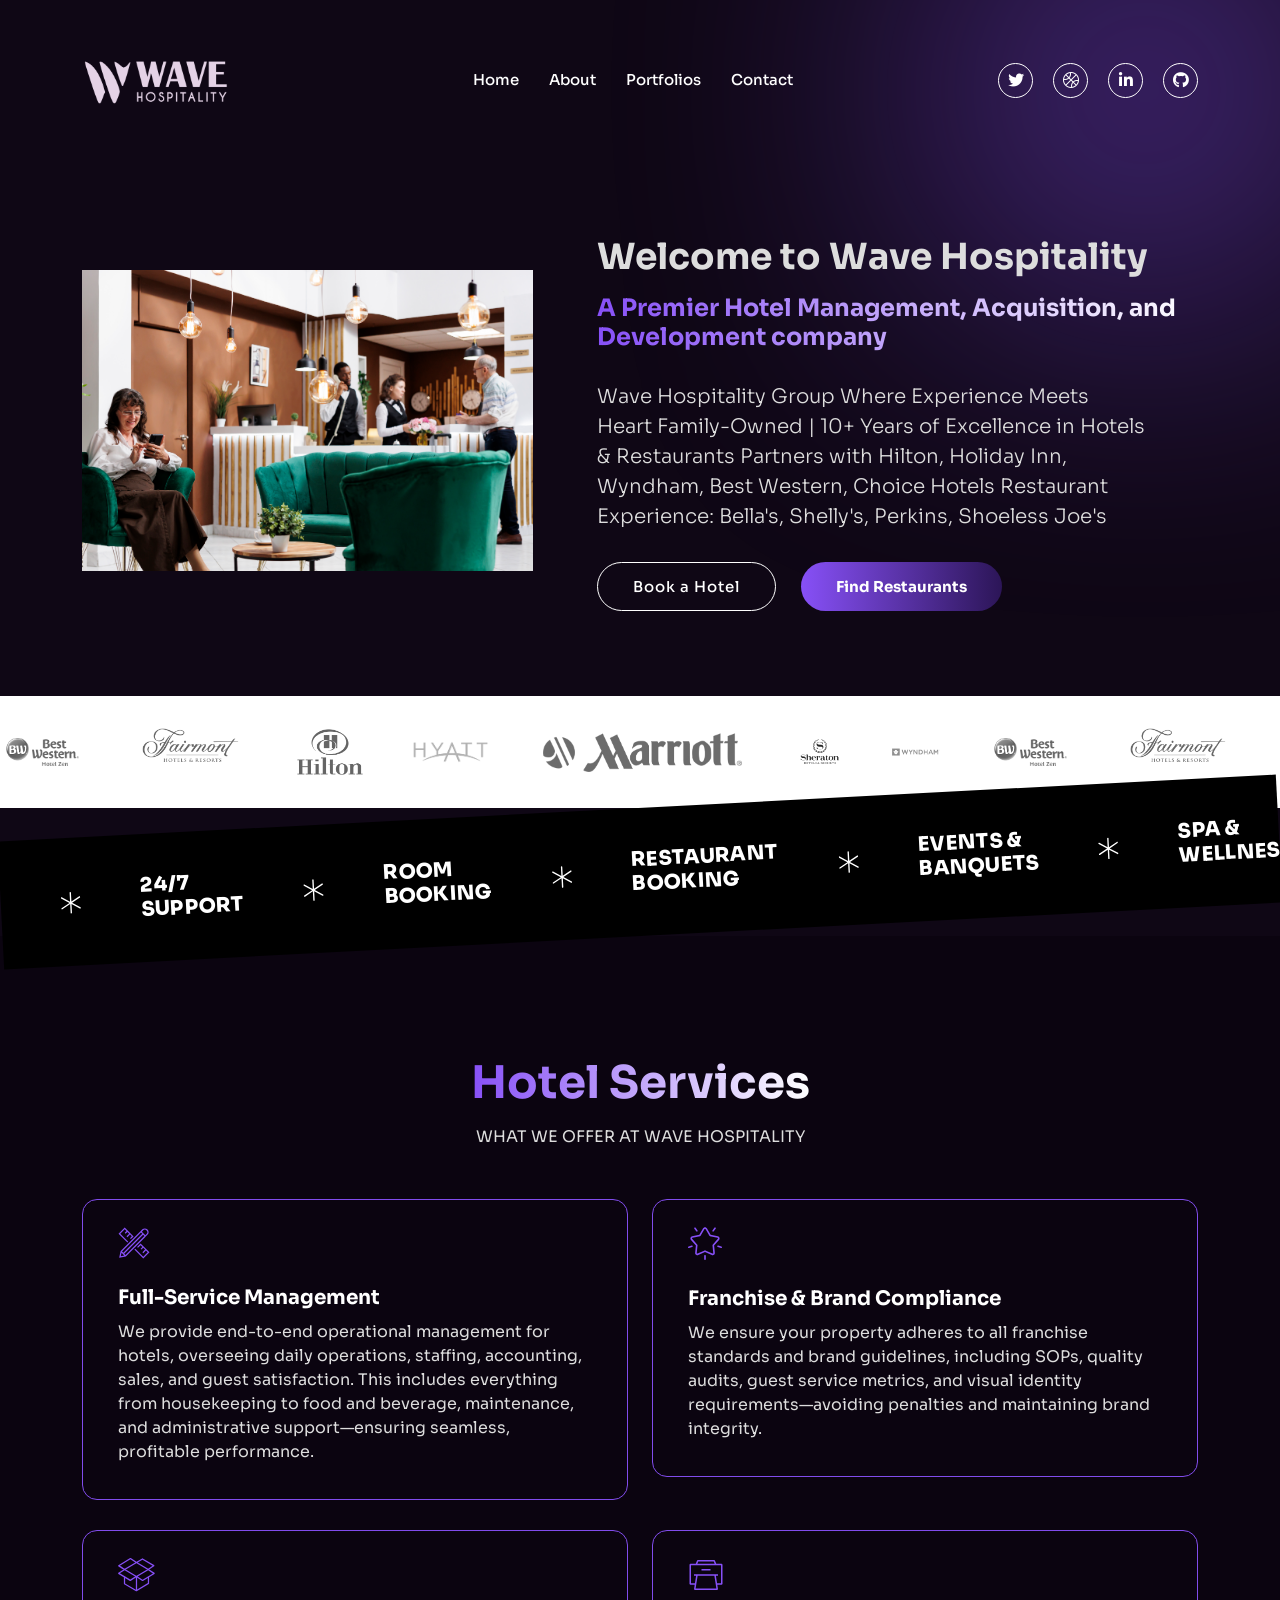
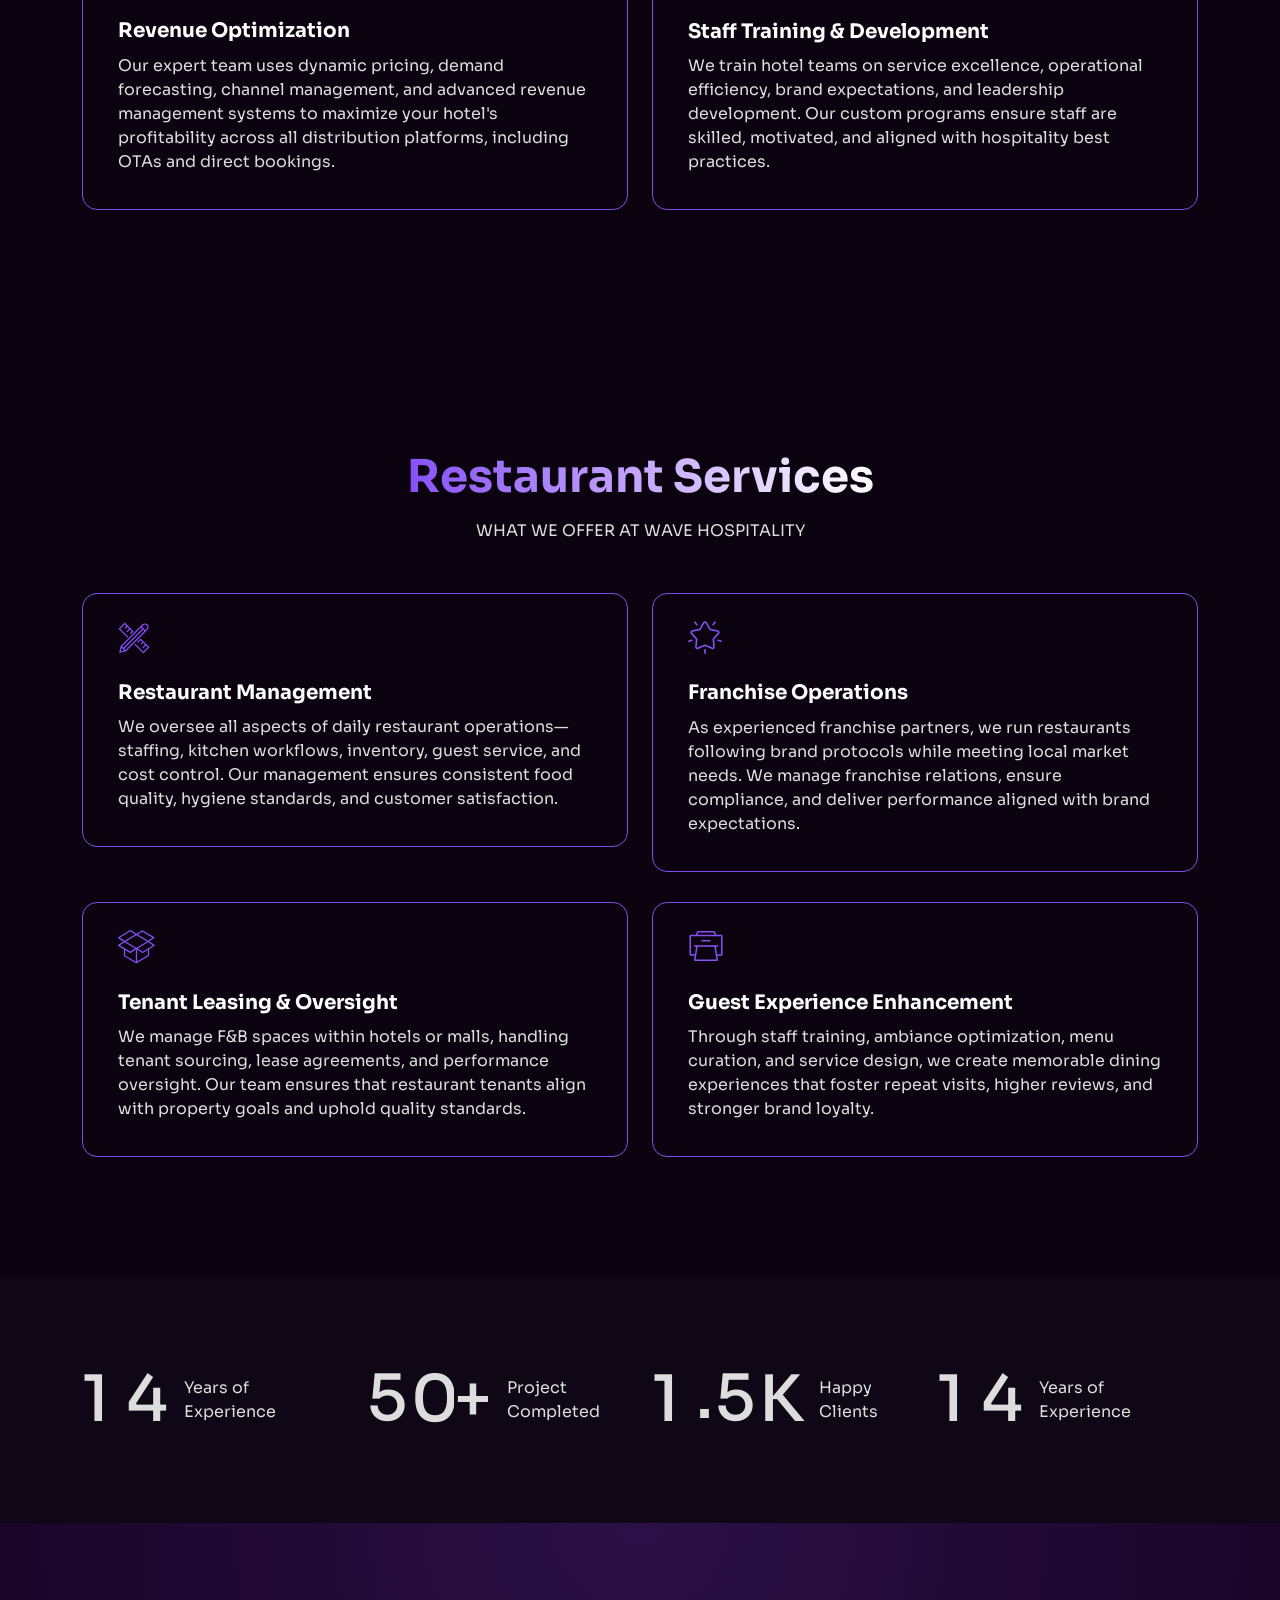
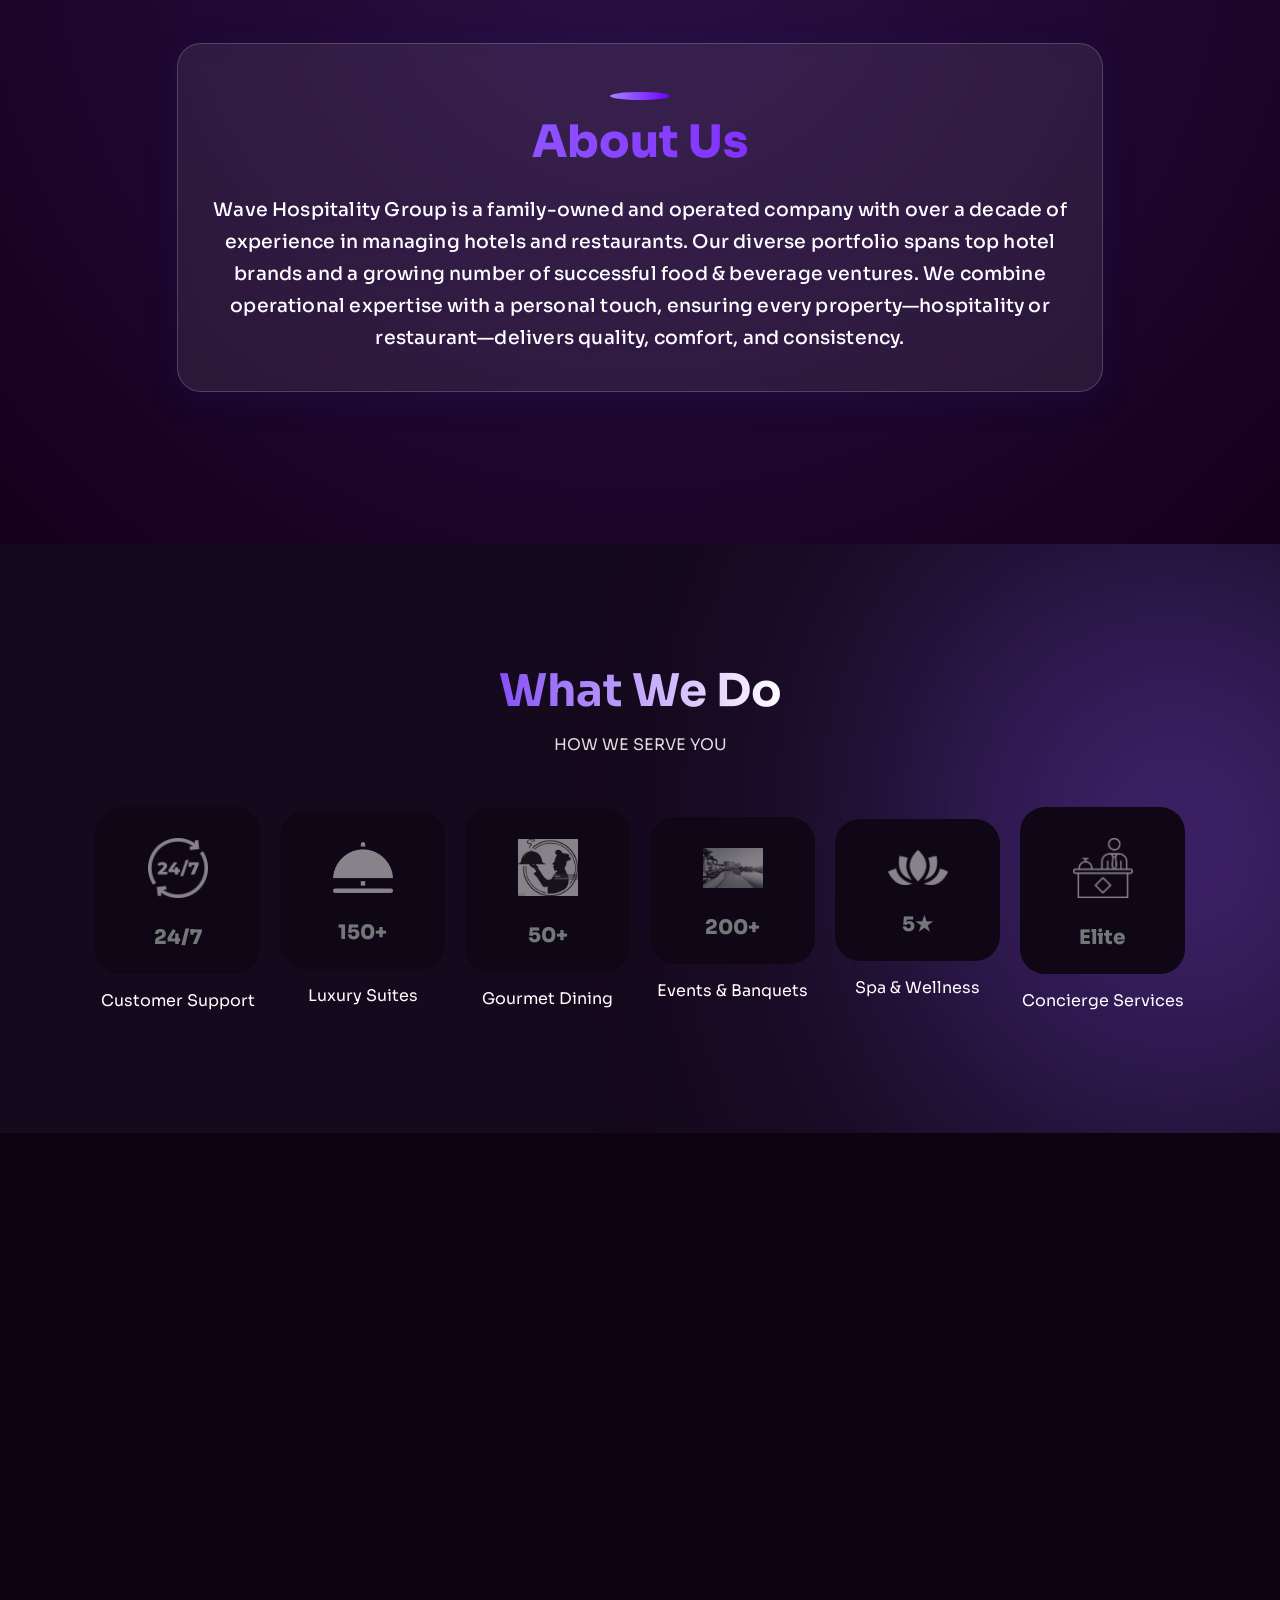
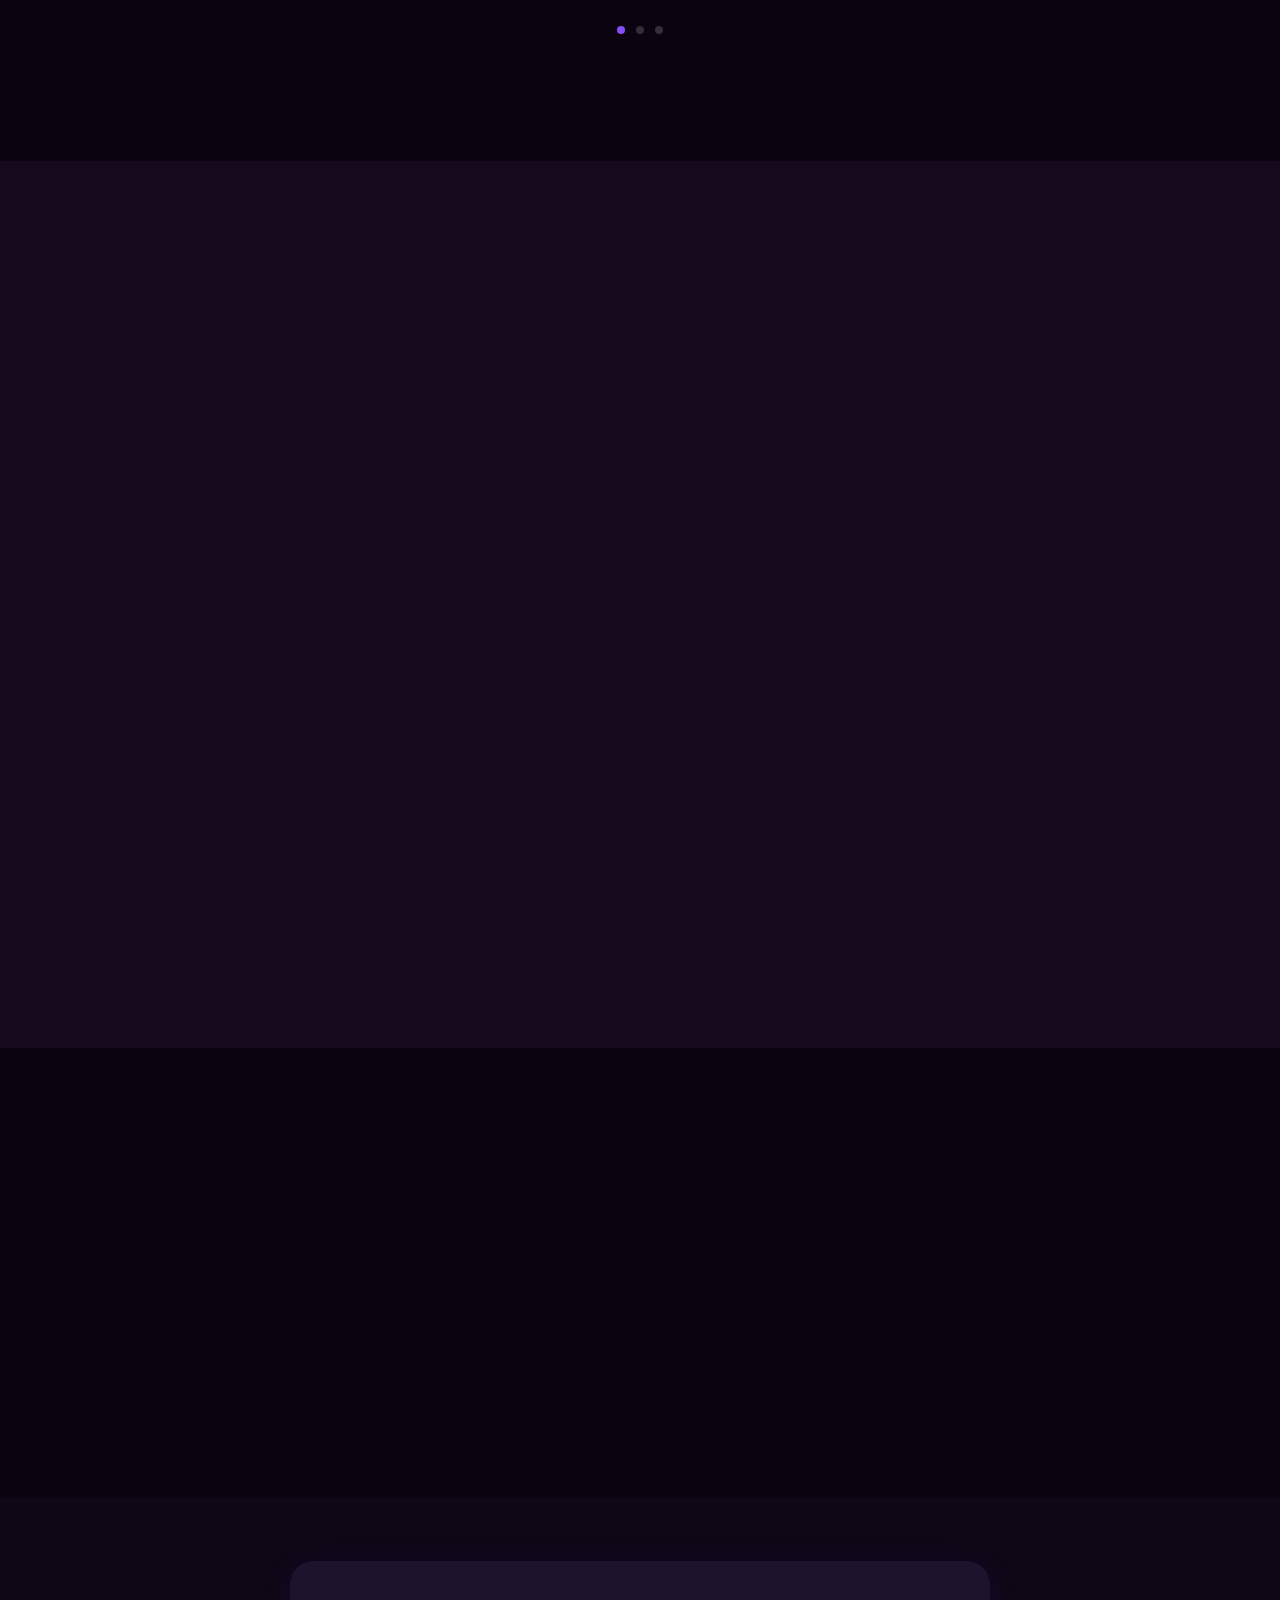
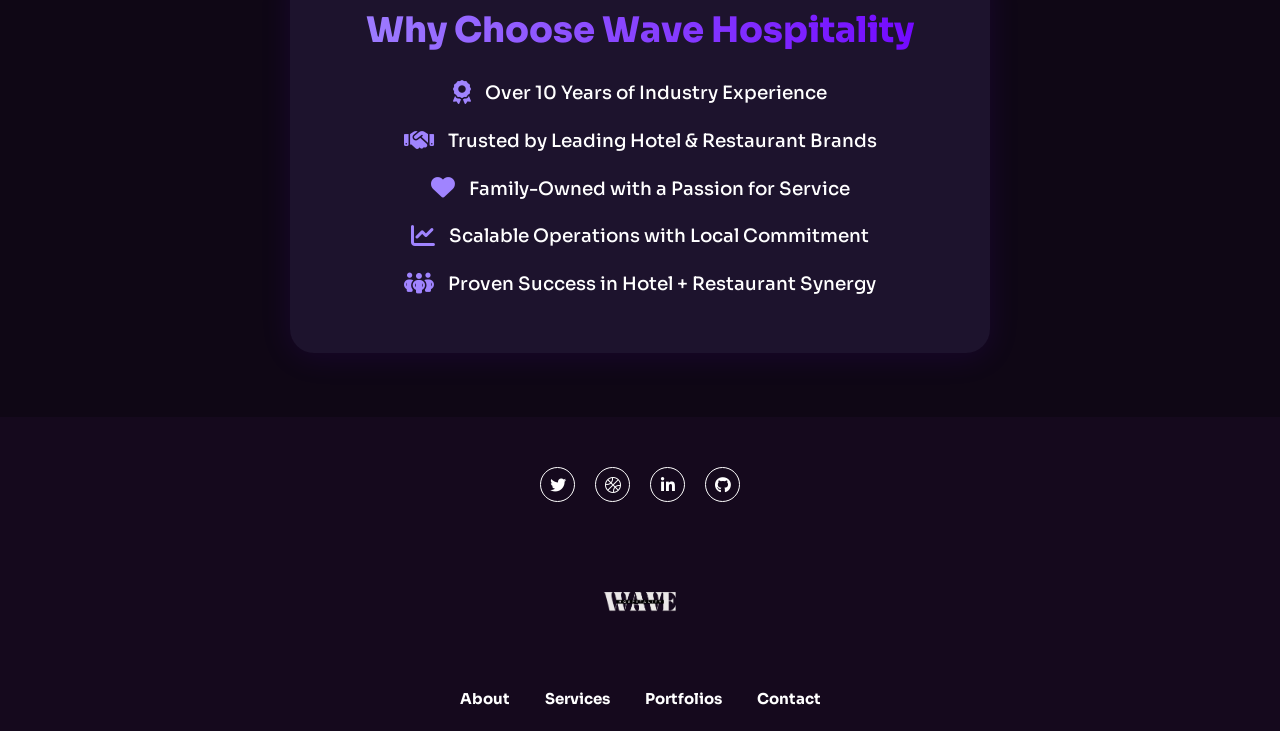
==== commit f611dcea: "changes done" ====
--- a/demo/index.html
+++ b/demo/index.html
@@ -8,7 +8,7 @@
    <meta name="description" content="">
 
    <!-- Site Title -->
-   <title>wave-hospitality</title>
+   <title>Gerold - Personal Portfolio HTML5 Template</title>
 
    <!-- Place favicon.ico in the root directory -->
    <link rel="apple-touch-icon" href="assets/img/favicon.png">
@@ -33,6 +33,7 @@
    <link rel="stylesheet" href="assets/css/responsive.css">
    <link rel="stylesheet" href="assets/css/responsive-2.css">
    <link rel="stylesheet" href="assets/css/responsive-3.css">
+   <link rel="stylesheet" href="index.css">
 </head>
 
 <body>
@@ -71,7 +72,7 @@
             <div class="col-12 d-flex flex-wrap justify-content-between align-items-center">
                <div class="logo-box">
                   <a href="index.html">
-                     <img src="assets/img/logo/logo.png" alt="Logo" class="img-logo">
+                     <img src="assets/img/logo/wave.png" alt="Logo" class="img-logo">
                   </a>
                </div>
                <div class="header-menu" id="headerMenu">
@@ -206,7 +207,7 @@
             <div class="col-12 d-flex flex-wrap justify-content-between align-items-center">
                <div class="logo-box">
                   <a href="index.html">
-                     <img src="assets/img/logo/logo.png" alt="Logo" class="img-logo">
+                     <img src="assets/img/logo/wave.png" alt="Logo" class="img-logo">
                   </a>
                </div>
                <div class="header-menu">
@@ -344,34 +345,111 @@
             <div class="row align-items-center">
                <div class="col-md-5 d-none d-md-block">
                   <div class=" text-center">
-                     <img src="assets/img/hero/bell1.jpg" alt="Images">
+                     <img src="assets/img/logo/hero1.jpg" alt="Images">
                   </div>
                </div>
                <div class="col-md-7">
                   <div class="hero-content-box">
-                    <span class="hero-sub-title">Welcome to Wave Hospitality</span>
-                    <h1 class="hero-title">Hotels & Gourmet Experiences</h1>
-                
-                    <div class="hero-image-box d-md-none text-center">
-                      <img src="assets/img/hero/wave-hospitality.png" alt="Wave Hospitality in Action">
-                    </div>
-                
-                    <p class="lead">
-                      Journey through handpicked hotels and culinary hotspots in London and beyond. Enjoy effortless bookings, tailored recommendations, and memories that last a lifetime.
-                    </p>
-                
-                    <div class="button-box d-flex flex-wrap align-items-center">
-                      <a href="#hotels" class="btn tj-btn-secondary">Discover Hotels</a>
-                      <a href="#restaurants" class="btn tj-btn-primary">Discover Dining</a>
-                    </div>
-                  </div>
-                </div>
-                
+                     <span class="hero-sub-title">Welcome to Wave Hospitality</span>
+                     <h3 class="hero-title" style="font-size: 24px;">A Premier Hotel Management, Acquisition, and
+                        Development company</h3>
+                     <div class="hero-image-box d-md-none text-center">
+                        <img src="assets/img/logo/hero.jpg" alt="Wave Hospitality">
+                     </div>
+                     <p class="lead">
+                        Wave Hospitality Group
+                        Where Experience Meets Heart
+                        Family-Owned | 10+ Years of Excellence in Hotels & Restaurants
+                        Partners with Hilton, Holiday Inn, Wyndham, Best Western, Choice Hotels
+                        Restaurant Experience: Bella's, Shelly's, Perkins, Shoeless Joe's
+
+                     </p>
+                     <div class="button-box d-flex flex-wrap align-items-center">
+                        <a href="#hotels" class="btn tj-btn-secondary">Book a Hotel</a>
+                        <a href="#restaurants" class="btn tj-btn-primary">Find Restaurants</a>
+                     </div>
+                  </div>
+               </div>
 
             </div>
          </div>
       </section>
       <!-- end: Hero Area -->
+
+      <!-- Brand Logo Marquee (below hero section) -->
+      <section class="brand-marquee-section">
+         <div class="brand-marquee">
+            <div class="brand-track">
+               <img src="assets/img/logo/best.png" alt="Best" />
+               <img src="assets/img/logo/farimont.png" alt="Fairmont" />
+               <img src="assets/img/logo/hilton.png" alt="Hilton" />
+               <img src="assets/img/logo/hyatt.png" alt="Hyatt" />
+               <img src="assets/img/logo/marriot.png" alt="Marriott" />
+               <img src="assets/img/logo/sheroton.png" alt="Sheroton" />
+               <img src="assets/img/logo/wyndham.png" alt="Wyndham" />
+               <!-- Repeat for smooth loop -->
+               <img src="assets/img/logo/best.png" alt="Best " />
+               <img src="assets/img/logo/farimont.png" alt="Fairmont" />
+               <img src="assets/img/logo/hilton.png" alt="Hilton" />
+               <img src="assets/img/logo/hyatt.png" alt="Hyatt" />
+               <img src="assets/img/logo/marriot.png" alt="Marriott" />
+               <img src="assets/img/logo/sheroton.png" alt="Sheroton" />
+               <img src="assets/img/logo/wyndham.png" alt="Wyndham" />
+            </div>
+         </div>
+         <style>
+            .brand-marquee-section {
+               background:white;
+               padding: 32px 0;
+               overflow: hidden;
+            }
+
+            .brand-marquee {
+               width: 100%;
+               overflow: hidden;
+            }
+
+            .brand-track {
+               display: flex;
+               align-items: center;
+               gap: 48px;
+               animation: marquee 28s linear infinite;
+            }
+
+            .brand-track img {
+               height: 48px;
+               width: auto;
+               filter: grayscale(1) brightness(1.2);
+               opacity: 0.85;
+               transition: filter 0.2s, opacity 0.2s;
+            }
+
+            .brand-track img:hover {
+               filter: none;
+               opacity: 1;
+            }
+
+            @keyframes marquee {
+               0% {
+                  transform: translateX(0);
+               }
+
+               100% {
+                  transform: translateX(-50%);
+               }
+            }
+
+            @media (max-width: 700px) {
+               .brand-track img {
+                  height: 32px;
+               }
+
+               .brand-track {
+                  gap: 24px;
+               }
+            }
+         </style>
+      </section>
 
       <!-- start: Roll Area -->
       <section class="tj-roll-section">
@@ -379,8 +457,7 @@
             <div class="roll-box roll-box-revers">
                <div class="roll-item">
                   <div class="roll-icon">
-                     <img class="portal-icon" src="https://unpkg.com/tabler-icons@2.39.1/icons/phone-support.svg"
-                        alt="Icon">
+                     <img class="portal-icon" src="assets/img/icons/star.svg" alt="Icon">
                   </div>
                   <div class="roll-title">
                      <h5 class="title">24/7 Support</h5>
@@ -647,7 +724,7 @@
             <div class="row">
                <div class="col-md-12">
                   <div class="section-header text-center">
-                     <h2 class="section-title wow fadeInUp" data-wow-delay=".3s">Our Services</h2>
+                     <h2 class="section-title wow fadeInUp" data-wow-delay=".3s">Hotel Services</h2>
                      <p class="wow fadeInUp text-uppercase" data-wow-delay=".4s">What We Offer at Wave Hospitality</p>
                   </div>
                </div>
@@ -662,13 +739,13 @@
                      <div class="service-content">
                         <h5 class="title">
                            <button data-mfp-src="#service-wrapper" class="modal-popup">
-                              Room Reservations
+                              Full-Service Management
+
                            </button>
                         </h5>
                         <div class="desc">
                            <p>
-                              Book cozy and elegant rooms tailored to your needs—from deluxe suites to family
-                              rooms—ensuring comfort and tranquility throughout your stay.
+                              We provide end-to-end operational management for hotels, overseeing daily operations, staffing, accounting, sales, and guest satisfaction. This includes everything from housekeeping to food and beverage, maintenance, and administrative support—ensuring seamless, profitable performance.
                            </p>
                         </div>
                      </div>
@@ -683,13 +760,12 @@
                      <div class="service-content">
                         <h5 class="title">
                            <button data-mfp-src="#service-wrapper" class="modal-popup">
-                              Restaurant & Dining
+                              Franchise & Brand Compliance
                            </button>
                         </h5>
                         <div class="desc">
                            <p>
-                              Reserve tables at our signature restaurants offering gourmet cuisine, local specialties,
-                              and bespoke dining experiences for every palate.
+                              We ensure your property adheres to all franchise standards and brand guidelines, including SOPs, quality audits, guest service metrics, and visual identity requirements—avoiding penalties and maintaining brand integrity.
                            </p>
                         </div>
                      </div>
@@ -704,13 +780,12 @@
                      <div class="service-content">
                         <h5 class="title">
                            <button data-mfp-src="#service-wrapper" class="modal-popup">
-                              Event & Banquet Planning
+                              Revenue Optimization
                            </button>
                         </h5>
                         <div class="desc">
                            <p>
-                              Host weddings, corporate galas, and private gatherings in our elegant banquet halls—fully
-                              customized décor, catering, and audiovisual support included.
+                              Our expert team uses dynamic pricing, demand forecasting, channel management, and advanced revenue management systems to maximize your hotel's profitability across all distribution platforms, including OTAs and direct bookings.
                            </p>
                         </div>
                      </div>
@@ -725,13 +800,107 @@
                      <div class="service-content">
                         <h5 class="title">
                            <button data-mfp-src="#service-wrapper" class="modal-popup">
-                              Corporate & Group Bookings
+                              Staff Training & Development
                            </button>
                         </h5>
                         <div class="desc">
                            <p>
-                              Seamlessly manage bulk room and meal bookings for business retreats, tours, and
-                              conferences with attractive group rates and dedicated account support.
+                              We train hotel teams on service excellence, operational efficiency, brand expectations, and leadership development. Our custom programs ensure staff are skilled, motivated, and aligned with hospitality best practices.
+                           </p>
+                        </div>
+                     </div>
+                  </div>
+               </div>
+            </div>
+         </div>
+      </section>
+      <section class="service-section">
+         <div class="container">
+            <div class="row">
+               <div class="col-md-12">
+                  <div class="section-header text-center">
+                     <h2 class="section-title wow fadeInUp" data-wow-delay=".3s">Restaurant Services
+                     </h2>
+                     <p class="wow fadeInUp text-uppercase" data-wow-delay=".4s">What We Offer at Wave Hospitality</p>
+                  </div>
+               </div>
+            </div>
+            <div class="row">
+               <!-- Hotel Room Reservations -->
+               <div class="col-lg-6">
+                  <div class="service-item wow fadeInLeft" data-wow-delay=".3s">
+                     <div class="service-icon">
+                        <img src="assets/img/icons/service-1.svg" alt="Room Reservations">
+                     </div>
+                     <div class="service-content">
+                        <h5 class="title">
+                           <button data-mfp-src="#service-wrapper" class="modal-popup">
+                              Restaurant Management
+                           </button>
+                        </h5>
+                        <div class="desc">
+                           <p>
+                              We oversee all aspects of daily restaurant operations—staffing, kitchen workflows, inventory, guest service, and cost control. Our management ensures consistent food quality, hygiene standards, and customer satisfaction.
+                           </p>
+                        </div>
+                     </div>
+                  </div>
+               </div>
+               <!-- Restaurant & Dining -->
+               <div class="col-lg-6">
+                  <div class="service-item wow fadeInRight" data-wow-delay=".3s">
+                     <div class="service-icon">
+                        <img src="assets/img/icons/service-2.svg" alt="Restaurant & Dining">
+                     </div>
+                     <div class="service-content">
+                        <h5 class="title">
+                           <button data-mfp-src="#service-wrapper" class="modal-popup">
+                              Franchise Operations
+                           </button>
+                        </h5>
+                        <div class="desc">
+                           <p>
+                              As experienced franchise partners, we run restaurants following brand protocols while meeting local market needs. We manage franchise relations, ensure compliance, and deliver performance aligned with brand expectations.
+                           </p>
+                        </div>
+                     </div>
+                  </div>
+               </div>
+               <!-- Event & Banquet Planning -->
+               <div class="col-lg-6">
+                  <div class="service-item wow fadeInLeft" data-wow-delay=".4s">
+                     <div class="service-icon">
+                        <img src="assets/img/icons/service-3.svg" alt="Event & Banquet Planning">
+                     </div>
+                     <div class="service-content">
+                        <h5 class="title">
+                           <button data-mfp-src="#service-wrapper" class="modal-popup">
+                              Tenant Leasing & Oversight
+                           </button>
+                        </h5>
+                        <div class="desc">
+                           <p>
+                              We manage F&B spaces within hotels or malls, handling tenant sourcing, lease agreements, and performance oversight. Our team ensures that restaurant tenants align with property goals and uphold quality standards.
+                           </p>
+                        </div>
+                     </div>
+                  </div>
+               </div>
+               <!-- Corporate & Group Bookings -->
+               <div class="col-lg-6">
+                  <div class="service-item wow fadeInRight" data-wow-delay=".4s">
+                     <div class="service-icon">
+                        <img src="assets/img/icons/service-4.svg" alt="Corporate & Group Bookings">
+                     </div>
+                     <div class="service-content">
+                        <h5 class="title">
+                           <button data-mfp-src="#service-wrapper" class="modal-popup">
+                              Guest Experience Enhancement
+                           </button>
+                        </h5>
+                        <div class="desc">
+                           <p>
+                              Through staff training, ambiance optimization, menu curation, and service design, we create memorable dining experiences that foster repeat visits, higher reviews, and stronger brand loyalty.
                            </p>
                         </div>
                      </div>
@@ -914,97 +1083,93 @@
       <!-- end: Counter Area -->
 
       <!-- start: Works Area -->
-      <section class="works-section style-2">
+      <section class="works-section style-2 enhanced-about-section" id="about">
          <div class="container">
-            <div class="row">
-               <div class="col-md-12">
-                  <div class="section-header text-center">
-                     <h2 class="section-title wow fadeInUp" data-wow-delay=".3s">About Us</h2>
-                  </div>
-               </div>
-            </div>
-            <div class="row">
-               <div class="col-12">
-                  <div class="works-wrapper">
-                     <!-- Our Story -->
-                     <div class="works-content-item">
-                        <h3 class="title wow fadeInLeft" data-wow-delay=".3s">Our Story</h3>
-                        <div class="works-inner wow fadeInUp" data-wow-delay=".4s">
-                           <div class="works-item">
-                              <div class="works-icon">
-                                 <i class="flaticon-clock"></i>
-                              </div>
-                              <div class="works-content">
-                                 <span class="number">2018</span>
-                                 <h5 class="title">Founded in London</h5>
-                                 <span class="sub-title">Wave Hospitality was born to redefine travel comfort.</span>
-                              </div>
-                           </div>
-                           <div class="works-item">
-                              <div class="works-icon">
-                                 <i class="flaticon-thumb-up"></i>
-                              </div>
-                              <div class="works-content">
-                                 <span class="number">2020</span>
-                                 <h5 class="title">First Restaurant Launch</h5>
-                                 <span class="sub-title">Opened our flagship waterfront dining venue.</span>
-                              </div>
-                           </div>
-                           <div class="works-item">
-                              <div class="works-icon">
-                                 <i class="flaticon-worldwide"></i>
-                              </div>
-                              <div class="works-content">
-                                 <span class="number">2023</span>
-                                 <h5 class="title">Expanded Globally</h5>
-                                 <span class="sub-title">Now serving guests across three continents.</span>
-                              </div>
-                           </div>
-                        </div>
-                     </div>
-                     <!-- Our Mission & Values -->
-                     <div class="works-content-item">
-                        <h3 class="title wow fadeInRight" data-wow-delay=".3s">Our Mission & Values</h3>
-                        <div class="works-inner wow fadeInUp" data-wow-delay=".4s">
-                           <div class="works-item">
-                              <div class="works-icon">
-                                 <i class="flaticon-target"></i>
-                              </div>
-                              <div class="works-content">
-                                 <span class="number">Mission</span>
-                                 <h5 class="title">Deliver Unforgettable Stays</h5>
-                                 <span class="sub-title">We aim to blend luxury with authenticity in every
-                                    experience.</span>
-                              </div>
-                           </div>
-                           <div class="works-item">
-                              <div class="works-icon">
-                                 <i class="flaticon-heart"></i>
-                              </div>
-                              <div class="works-content">
-                                 <span class="number">Value</span>
-                                 <h5 class="title">Guest-Centric Service</h5>
-                                 <span class="sub-title">Your comfort and satisfaction drive everything we do.</span>
-                              </div>
-                           </div>
-                           <div class="works-item">
-                              <div class="works-icon">
-                                 <i class="flaticon-leaf"></i>
-                              </div>
-                              <div class="works-content">
-                                 <span class="number">Value</span>
-                                 <h5 class="title">Sustainability</h5>
-                                 <span class="sub-title">Committed to eco-friendly practices across all
-                                    properties.</span>
-                              </div>
-                           </div>
-                        </div>
-                     </div>
-                     <!-- End of About Us -->
-                  </div>
-               </div>
-            </div>
-         </div>
+            <div class="row justify-content-center">
+               <div class="col-md-10">
+                  <div class="about-card glass-card text-center wow fadeInUp" data-wow-delay=".2s">
+                     <div class="about-accent mb-3">
+                        <svg width="60" height="8" viewBox="0 0 60 8" fill="none" xmlns="http://www.w3.org/2000/svg">
+                           <ellipse cx="30" cy="4" rx="30" ry="4" fill="url(#about-accent-gradient)" />
+                           <defs>
+                              <linearGradient id="about-accent-gradient" x1="0" y1="4" x2="60" y2="4"
+                                 gradientUnits="userSpaceOnUse">
+                                 <stop stop-color="#a084ff" />
+                                 <stop offset="1" stop-color="#7000ff" />
+                              </linearGradient>
+                           </defs>
+                        </svg>
+                     </div>
+                     <h2 class="section-title about-title gradient-text mb-4">About Us</h2>
+                     <h6 class="about-desc mb-0">
+                        Wave Hospitality Group is a family-owned and operated company with over a decade of experience
+                        in managing hotels and restaurants. Our diverse portfolio spans top hotel brands and a growing
+                        number of successful food & beverage ventures. We combine operational expertise with a personal
+                        touch, ensuring every property—hospitality or restaurant—delivers quality, comfort, and
+                        consistency.
+                     </h6>
+                  </div>
+               </div>
+            </div>
+         </div>
+         <style>
+            .enhanced-about-section {
+               position: relative;
+               background: radial-gradient(ellipse at 50% 0%, #2a1046 0%, #14001c 100%);
+               padding: 80px 0 40px 0;
+            }
+
+            .about-card.glass-card {
+               background: rgba(255, 255, 255, 0.08);
+               border-radius: 24px;
+               box-shadow: 0 8px 32px 0 rgba(31, 38, 135, 0.18);
+               backdrop-filter: blur(8px);
+               -webkit-backdrop-filter: blur(8px);
+               border: 1px solid rgba(255, 255, 255, 0.18);
+               padding: 48px 32px 36px 32px;
+               margin-bottom: 32px;
+            }
+
+            .about-accent {
+               display: flex;
+               justify-content: center;
+               align-items: center;
+            }
+
+            .about-title.gradient-text {
+               font-size: 2.8rem;
+               font-weight: 800;
+               background: linear-gradient(90deg, #a084ff 0%, #7000ff 100%);
+               -webkit-background-clip: text;
+               -webkit-text-fill-color: transparent;
+               background-clip: text;
+               text-fill-color: transparent;
+               margin-bottom: 18px;
+            }
+
+            .about-desc {
+               color: #fff;
+               font-size: 1.18rem;
+               font-weight: 500;
+               line-height: 1.7;
+               letter-spacing: 0.01em;
+               text-shadow: 0 2px 8px rgba(112, 0, 255, 0.08);
+            }
+
+            @media (max-width: 768px) {
+               .about-card.glass-card {
+                  padding: 28px 10px 20px 10px;
+               }
+
+               .about-title.gradient-text {
+                  font-size: 2rem;
+               }
+
+               .about-desc {
+                  font-size: 1rem;
+               }
+            }
+         </style>
       </section>
 
       <!-- end: Works Area -->
@@ -1029,115 +1194,62 @@
                      <div class="skill-item wow fadeInUp" data-wow-delay=".3s">
                         <div class="skill-inner">
                            <div class="icon-box">
-                              <img src="assets/img/icons/c.png" alt="24/7 Support">
+                              <img src="assets/img/logo/Group 2.png" alt="24/7 Support">
                            </div>
                            <div class="number">24/7</div>
                         </div>
                         <p>Customer Support</p>
                      </div>
 
-                     
-
-                    
+                     <!-- Luxury Accommodations -->
+                     <div class="skill-item wow fadeInUp" data-wow-delay=".4s">
+                        <div class="skill-inner">
+                           <div class="icon-box">
+                              <img src="assets/img/logo/Group 3.png" alt="Luxury Suites">
+                           </div>
+                           <div class="number">150+</div>
+                        </div>
+                        <p>Luxury Suites</p>
+                     </div>
+
+                     <!-- Gourmet Dining -->
+                     <div class="skill-item wow fadeInUp" data-wow-delay=".5s">
+                        <div class="skill-inner">
+                           <div class="icon-box">
+                              <img src="assets/img/logo/goirment.jpg" alt="Gourmet Dining">
+                           </div>
+                           <div class="number">50+</div>
+                        </div>
+                        <p>Gourmet Dining</p>
+                     </div>
 
                      <!-- Events & Banquets -->
                      <div class="skill-item wow fadeInUp" data-wow-delay=".6s">
                         <div class="skill-inner">
                            <div class="icon-box">
-
-                              <svg width="100" height="80" viewBox="0 0 37 35" fill="none"
-                                 xmlns="http://www.w3.org/2000/svg">
-                                 <path
-                                    d="M12.2437 23.9687C12.1288 23.968 12.0164 23.9355 11.9187 23.875L0.38747 16.8875C0.298014 16.8331 0.223663 16.7571 0.171245 16.6664C0.118826 16.5758 0.0900193 16.4734 0.08747 16.3687C0.0848553 16.2626 0.109303 16.1576 0.15851 16.0636C0.207716 15.9695 0.280059 15.8896 0.36872 15.8312L6.29372 11.9187C6.39375 11.8554 6.5097 11.8218 6.6281 11.8218C6.74649 11.8218 6.86245 11.8554 6.96247 11.9187L18.6687 18.9562C18.7592 19.0123 18.8338 19.0905 18.8856 19.1835C18.9373 19.2764 18.9645 19.3811 18.9645 19.4875C18.9645 19.5939 18.9373 19.6985 18.8856 19.7915C18.8338 19.8845 18.7592 19.9627 18.6687 20.0187L12.5812 23.875C12.48 23.9378 12.3629 23.9703 12.2437 23.9687ZM1.88122 16.3312L12.2375 22.5812L17.1562 19.4562L6.65622 13.1812L1.88122 16.3312Z"
-                                    fill="#8750F7" />
-                                 <path
-                                    d="M24.5813 23.9688C24.4642 23.9692 24.3495 23.9367 24.25 23.875L18.15 20.0188C18.0596 19.9627 17.9849 19.8845 17.9332 19.7915C17.8814 19.6986 17.8542 19.5939 17.8542 19.4875C17.8542 19.3811 17.8814 19.2765 17.9332 19.1835C17.9849 19.0905 18.0596 19.0123 18.15 18.9563L29.875 11.9063C29.9743 11.8442 30.0891 11.8113 30.2063 11.8113C30.3234 11.8113 30.4382 11.8442 30.5375 11.9063L36.4625 15.8188C36.5512 15.8771 36.6235 15.9571 36.6727 16.0511C36.7219 16.1452 36.7464 16.2502 36.7438 16.3563C36.7412 16.461 36.7124 16.5633 36.66 16.654C36.6076 16.7446 36.5332 16.8206 36.4438 16.875L24.9063 23.875C24.8086 23.9356 24.6961 23.968 24.5813 23.9688ZM19.675 19.5063L24.5875 22.6313L34.9438 16.3813L30.175 13.2563L19.675 19.5063Z"
-                                    fill="#8750F7" />
-                                 <path
-                                    d="M6.63749 13.0625C6.52506 13.0645 6.41443 13.0341 6.31874 12.975C0.437494 9.43752 0.299994 9.26252 0.212494 9.12502C0.16033 9.05512 0.123372 8.97508 0.103997 8.89005C0.0846216 8.80501 0.083258 8.71686 0.0999939 8.63127C0.116741 8.54635 0.150943 8.46584 0.200433 8.39483C0.249923 8.32382 0.313622 8.26387 0.387494 8.21877L12.1187 1.05002C12.2181 0.987936 12.3329 0.955017 12.45 0.955017C12.5671 0.955017 12.6819 0.987936 12.7812 1.05002L18.8187 4.94377C18.9086 5.00137 18.9821 5.08101 19.0325 5.17509C19.0828 5.26918 19.1082 5.37459 19.1062 5.48127C19.1041 5.58761 19.0748 5.69163 19.0212 5.7835C18.9676 5.87537 18.8915 5.95205 18.8 6.00627L6.92499 12.975C6.8377 13.0271 6.73902 13.0572 6.63749 13.0625ZM1.86874 8.79377C2.98124 9.49377 5.08749 10.775 6.64374 11.7125L17.2687 5.46252L12.4125 2.33752L1.86874 8.79377Z"
-                                    fill="#8750F7" />
-                                 <path
-                                    d="M30.1875 13.0625C30.0753 13.0625 29.9652 13.0322 29.8687 12.975L18.1624 6.00001C18.0692 5.94469 17.9919 5.86604 17.9382 5.7718C17.8845 5.67756 17.8562 5.57097 17.8562 5.46251C17.8562 5.35404 17.8845 5.24745 17.9382 5.15321C17.9919 5.05897 18.0692 4.98032 18.1624 4.92501L24.1562 1.38751C24.2512 1.33265 24.359 1.30377 24.4687 1.30377C24.5784 1.30377 24.6862 1.33265 24.7812 1.38751L36.0812 8.11876C36.1703 8.17512 36.2436 8.2531 36.2945 8.34544C36.3453 8.43778 36.372 8.54147 36.372 8.64688C36.372 8.75229 36.3453 8.85598 36.2945 8.94832C36.2436 9.04066 36.1703 9.11864 36.0812 9.17501L30.5062 12.9563C30.4127 13.0223 30.3018 13.0592 30.1875 13.0625ZM19.7062 5.47501L30.1687 11.725L34.5937 8.71876L24.4687 2.69376L19.7062 5.47501Z"
-                                    fill="#8750F7" />
-                                 <path
-                                    d="M18.3437 34.3C18.2342 34.3008 18.1265 34.2727 18.0312 34.2188L6.1937 27.25C6.1004 27.1947 6.02311 27.116 5.96941 27.0218C5.91572 26.9276 5.88747 26.821 5.88745 26.7125V19.8375H7.13745V26.3813L18.3375 32.95L29.8375 26V19.7812H31.0875V26.3375C31.0881 26.4454 31.0608 26.5516 31.0082 26.6457C30.9556 26.7399 30.8796 26.8189 30.7875 26.875L18.6687 34.2125C18.5696 34.2689 18.4577 34.299 18.3437 34.3Z"
-                                    fill="#8750F7" />
-                                 <path d="M17.8624 19.7812H19.1124V33.3625H17.8624V19.7812Z" fill="#8750F7" />
-                              </svg>
-
+                              <img src="assets/img/logo/hero.jpg" alt="Events & Banquets">
                            </div>
                            <div class="number">200+</div>
                         </div>
                         <p>Events & Banquets</p>
-                     </div>
-
-                     <!-- Luxury Accommodations -->
-                     <div class="skill-item wow fadeInUp" data-wow-delay=".4s">
-                        <div class="skill-inner">
-                           <div class="icon-box">
-                              <img src="assets/img/icons/v.png" alt="Luxury Suites">
-                           </div>
-                           <div class="number">150+</div>
-                        </div>
-                        <p>Luxury Suites</p>
                      </div>
 
                      <!-- Spa & Wellness -->
                      <div class="skill-item wow fadeInUp" data-wow-delay=".7s">
                         <div class="skill-inner">
                            <div class="icon-box">
-
-                              <svg width="100" height="80" viewBox="0 0 34 33" fill="none"
-                                 xmlns="http://www.w3.org/2000/svg">
-                                 <path
-                                    d="M9.35095 28.2239C9.04057 28.2222 8.73397 28.1557 8.45078 28.0286C8.16759 27.9016 7.91403 27.7168 7.70634 27.4862C7.49865 27.2555 7.3414 26.984 7.24464 26.6891C7.14789 26.3942 7.11377 26.0823 7.14446 25.7735L7.88779 18.439L2.9763 12.9407C2.71792 12.6507 2.53999 12.2981 2.46023 11.918C2.38048 11.5379 2.40167 11.1436 2.5217 10.7742C2.64173 10.4048 2.85642 10.0734 3.14439 9.81275C3.43235 9.55215 3.78356 9.37153 4.16303 9.28885L11.3686 7.72843L14.9734 1.53211C15.1796 1.17818 15.475 0.884515 15.8302 0.680411C16.1853 0.476306 16.5878 0.368896 16.9975 0.368896C17.4071 0.368896 17.8096 0.476306 18.1647 0.680411C18.5199 0.884515 18.8153 1.17818 19.0216 1.53211L22.6288 7.72599L29.8351 9.28642C30.2152 9.36864 30.567 9.54909 30.8556 9.80977C31.1441 10.0704 31.3592 10.4022 31.4795 10.772C31.5997 11.1418 31.6209 11.5367 31.5409 11.9172C31.4609 12.2977 31.2825 12.6506 31.0235 12.9407L26.1112 18.439L26.8545 25.7735C26.8937 26.1603 26.8307 26.5507 26.6719 26.9056C26.513 27.2605 26.2638 27.5675 25.9492 27.796C25.6346 28.0245 25.2655 28.1664 24.8789 28.2077C24.4922 28.2489 24.1015 28.188 23.7458 28.031L16.9999 25.0585L10.2532 28.031C9.96928 28.1579 9.66189 28.2236 9.35095 28.2239ZM16.9999 1.99334C16.8737 1.99199 16.7494 2.02443 16.6399 2.08728C16.5305 2.15014 16.4398 2.24113 16.3773 2.35082L12.5893 8.85112C12.5327 8.94834 12.4565 9.0327 12.3655 9.09885C12.2745 9.165 12.1708 9.21149 12.0608 9.23535L4.50592 10.872C4.4028 10.8938 4.30722 10.9423 4.22876 11.0127C4.1503 11.0831 4.09172 11.1729 4.05888 11.273C4.02604 11.3732 4.0201 11.4802 4.04165 11.5834C4.0632 11.6866 4.11149 11.7823 4.18168 11.8609L9.3323 17.6252C9.40716 17.709 9.46376 17.8075 9.49851 17.9144C9.53325 18.0213 9.54539 18.1343 9.53415 18.2461L8.75596 25.9372C8.74544 26.0419 8.76255 26.1475 8.80559 26.2435C8.84862 26.3394 8.91608 26.4225 9.00123 26.4842C9.08638 26.546 9.18624 26.5844 9.29085 26.5955C9.39545 26.6066 9.50114 26.5901 9.59737 26.5476L16.6756 23.4316C16.7785 23.3859 16.8898 23.3623 17.0023 23.3623C17.1149 23.3623 17.2261 23.3859 17.329 23.4316L24.4024 26.5476C24.4986 26.5901 24.6043 26.6066 24.7089 26.5955C24.8135 26.5844 24.9134 26.546 24.9985 26.4842C25.0837 26.4225 25.1511 26.3394 25.1942 26.2435C25.2372 26.1475 25.2543 26.0419 25.2438 25.9372L24.4656 18.2461C24.4544 18.1343 24.4665 18.0213 24.5013 17.9144C24.536 17.8075 24.5926 17.709 24.6675 17.6252L29.8181 11.8601C29.8881 11.7815 29.9362 11.6858 29.9576 11.5828C29.9791 11.4797 29.9731 11.3728 29.9402 11.2728C29.9074 11.1727 29.8489 11.0831 29.7706 11.0127C29.6922 10.9424 29.5968 10.8939 29.4938 10.872L21.9381 9.23535C21.8282 9.21149 21.7244 9.165 21.6334 9.09885C21.5425 9.0327 21.4662 8.94834 21.4096 8.85112L17.6224 2.34758C17.5596 2.23849 17.4687 2.14815 17.3593 2.08588C17.2499 2.02361 17.1258 1.99167 16.9999 1.99334Z"
-                                    fill="#8750F7" />
-                                 <path
-                                    d="M16.9999 32.8777C16.785 32.8777 16.5788 32.7923 16.4268 32.6403C16.2747 32.4883 16.1893 32.2821 16.1893 32.0671V28.8247C16.1893 28.6097 16.2747 28.4035 16.4268 28.2515C16.5788 28.0994 16.785 28.014 16.9999 28.014C17.2149 28.014 17.4211 28.0994 17.5731 28.2515C17.7252 28.4035 17.8106 28.6097 17.8106 28.8247V32.0671C17.8106 32.2821 17.7252 32.4883 17.5731 32.6403C17.4211 32.7923 17.2149 32.8777 16.9999 32.8777Z"
-                                    fill="#8750F7" />
-                                 <path
-                                    d="M0.810459 21.115C0.617476 21.115 0.430837 21.0461 0.284104 20.9207C0.13737 20.7954 0.0401697 20.6218 0.00998129 20.4312C-0.0202072 20.2406 0.0185969 20.0455 0.119416 19.8809C0.220234 19.7164 0.376453 19.5932 0.55998 19.5335L3.64031 18.5316C3.84145 18.476 4.05628 18.5002 4.24007 18.599C4.42387 18.6978 4.56246 18.8638 4.62701 19.0622C4.69156 19.2606 4.67708 19.4763 4.58661 19.6644C4.49613 19.8524 4.33661 19.9983 4.14126 20.0717L1.06094 21.0737C0.980194 21.1008 0.895626 21.1147 0.810459 21.115Z"
-                                    fill="#8750F7" />
-                                 <path
-                                    d="M33.1895 21.1149C33.1044 21.1152 33.0198 21.1017 32.939 21.0752L29.8587 20.0733C29.7531 20.0441 29.6546 19.9939 29.569 19.9256C29.4833 19.8573 29.4125 19.7723 29.3606 19.6759C29.3087 19.5794 29.2769 19.4734 29.2672 19.3644C29.2574 19.2553 29.2698 19.1454 29.3037 19.0412C29.3375 18.9371 29.3922 18.8409 29.4643 18.7584C29.5363 18.676 29.6244 18.609 29.7231 18.5615C29.8218 18.514 29.929 18.487 30.0385 18.4821C30.1479 18.4773 30.2571 18.4946 30.3596 18.5331L33.44 19.535C33.6235 19.5947 33.7797 19.7179 33.8805 19.8824C33.9814 20.047 34.0202 20.2421 33.99 20.4327C33.9598 20.6233 33.8626 20.7969 33.7158 20.9223C33.5691 21.0476 33.3825 21.1165 33.1895 21.1165V21.1149Z"
-                                    fill="#8750F7" />
-                                 <path
-                                    d="M25.0987 4.70657C24.9493 4.70644 24.8028 4.665 24.6754 4.58682C24.548 4.50864 24.4447 4.39676 24.377 4.26356C24.3092 4.13036 24.2796 3.98101 24.2913 3.83202C24.3031 3.68303 24.3559 3.54021 24.4438 3.41932L26.3495 0.796177C26.4122 0.710058 26.4911 0.637121 26.582 0.581531C26.6728 0.525942 26.7737 0.488787 26.8789 0.47219C26.9841 0.455592 27.0915 0.459877 27.1951 0.484798C27.2986 0.50972 27.3962 0.55479 27.4823 0.617437C27.5685 0.680083 27.6414 0.759079 27.697 0.849913C27.7526 0.940747 27.7897 1.04164 27.8063 1.14683C27.8229 1.25203 27.8186 1.35946 27.7937 1.463C27.7688 1.56653 27.7237 1.66415 27.6611 1.75027L25.7545 4.37179C25.6794 4.47539 25.5808 4.55974 25.4668 4.61793C25.3528 4.67612 25.2267 4.70649 25.0987 4.70657Z"
-                                    fill="#8750F7" />
-                                 <path
-                                    d="M8.90123 4.70654C8.77311 4.70659 8.64681 4.67628 8.53268 4.61809C8.41855 4.55989 8.31983 4.47547 8.24463 4.37176L6.33888 1.75024C6.21247 1.57631 6.16033 1.35929 6.19392 1.14692C6.22752 0.934552 6.3441 0.744225 6.51803 0.617812C6.69195 0.491399 6.90897 0.439256 7.12134 0.472852C7.33371 0.506448 7.52404 0.623032 7.65045 0.796957L9.5562 3.4201C9.64408 3.54099 9.69683 3.68382 9.70861 3.8328C9.7204 3.98179 9.69077 4.13114 9.623 4.26434C9.55522 4.39754 9.45194 4.50942 9.32456 4.5876C9.19719 4.66578 9.05068 4.70722 8.90123 4.70735V4.70654Z"
-                                    fill="#8750F7" />
-                              </svg>
-
+                              <img src="assets/img/logo/Group 4.png" alt="Spa & Wellness">
                            </div>
                            <div class="number">5★</div>
                         </div>
                         <p>Spa & Wellness</p>
-                     </div>
-
-                      <!-- Gourmet Dining -->
-                      <div class="skill-item wow fadeInUp" data-wow-delay=".5s">
-                        <div class="skill-inner">
-                           <div class="icon-box">
-                              <img src="assets/img/icons/z.png" alt="Gourmet Dining">
-                           </div>
-                           <div class="number">50+</div>
-                        </div>
-                        <p>Gourmet Dining</p>
                      </div>
 
                      <!-- Concierge Services -->
                      <div class="skill-item wow fadeInUp" data-wow-delay=".8s">
                         <div class="skill-inner">
                            <div class="icon-box">
-
-                              <svg width="100" height="80" viewBox="0 0 22 24" fill="none"
-                                 xmlns="http://www.w3.org/2000/svg">
-                                 <path
-                                    d="M21.5983 18.3863C21.496 18.5568 21.3302 18.6798 21.1373 18.728C20.9443 18.7763 20.7401 18.746 20.5696 18.6438L11.7058 13.325V23C11.7058 23.1989 11.6268 23.3897 11.4861 23.5304C11.3455 23.671 11.1547 23.75 10.9558 23.75C10.7569 23.75 10.5661 23.671 10.4255 23.5304C10.2848 23.3897 10.2058 23.1989 10.2058 23V13.325L1.34206 18.6438C1.22516 18.7132 1.09176 18.7499 0.955814 18.75C0.791458 18.7506 0.631459 18.6972 0.500421 18.598C0.369382 18.4988 0.274559 18.3593 0.230533 18.2009C0.186508 18.0426 0.195717 17.8742 0.256745 17.7215C0.317772 17.5689 0.42724 17.4406 0.568314 17.3563L9.49831 12L0.569564 6.64378C0.398831 6.54134 0.275784 6.37527 0.227494 6.18211C0.179203 5.98895 0.209624 5.78451 0.312064 5.61378C0.414504 5.44305 0.580572 5.32 0.773734 5.27171C0.966897 5.22342 1.17133 5.25384 1.34206 5.35628L10.2058 10.675V1.00003C10.2058 0.801118 10.2848 0.610353 10.4255 0.4697C10.5661 0.329048 10.7569 0.250031 10.9558 0.250031C11.1547 0.250031 11.3455 0.329048 11.4861 0.4697C11.6268 0.610353 11.7058 0.801118 11.7058 1.00003V10.675L20.5696 5.35628C20.7403 5.25384 20.9447 5.22342 21.1379 5.27171C21.3311 5.32 21.4971 5.44305 21.5996 5.61378C21.702 5.78451 21.7324 5.98895 21.6841 6.18211C21.6358 6.37527 21.5128 6.54134 21.3421 6.64378L12.4133 12L21.3421 17.3563C21.4266 17.407 21.5002 17.474 21.5589 17.5532C21.6175 17.6325 21.6599 17.7225 21.6837 17.8182C21.7075 17.9138 21.7122 18.0132 21.6976 18.1107C21.6829 18.2082 21.6492 18.3018 21.5983 18.3863Z"
-                                    fill="white" />
-                              </svg>
-
+                              <img src="assets/img/logo/Group 1.png" alt="Concierge Services">
                            </div>
                            <div class="number">Elite</div>
                         </div>
@@ -1489,7 +1601,7 @@
                            <div class="accordion-body faq-text">
                               <p>
                                  Our standard room rates include a complimentary continental breakfast. For buffet or à
-                                 la carte options, please select the “Breakfast Included” package when booking.
+                                 la carte options, please select the "Breakfast Included" package when booking.
                               </p>
                            </div>
                         </div>
@@ -1554,6 +1666,85 @@
       </section>
 
       <!-- end: Text Area -->
+
+      <!-- Enhanced Why Choose Us Section -->
+      <section class="why-choose-section">
+         <div class="container">
+            <div class="why-choose-card">
+               <h2 class="why-choose-title gradient-text">Why Choose Wave Hospitality</h2>
+               <ul class="why-choose-list">
+                  <li><i class="fa-solid fa-award"></i> Over 10 Years of Industry Experience</li>
+                  <li><i class="fa-solid fa-handshake"></i> Trusted by Leading Hotel & Restaurant Brands</li>
+                  <li><i class="fa-solid fa-heart"></i> Family-Owned with a Passion for Service</li>
+                  <li><i class="fa-solid fa-chart-line"></i> Scalable Operations with Local Commitment</li>
+                  <li><i class="fa-solid fa-people-group"></i> Proven Success in Hotel + Restaurant Synergy</li>
+               </ul>
+            </div>
+         </div>
+         <style>
+            .why-choose-section {
+               padding: 64px 0 64px 0;
+               background: none;
+            }
+
+            .why-choose-card {
+               background: rgba(160, 132, 255, 0.10);
+               border-radius: 24px;
+               box-shadow: 0 4px 32px 0 rgba(112, 0, 255, 0.10);
+               padding: 48px 32px 36px 32px;
+               max-width: 700px;
+               margin: 0 auto;
+               text-align: center;
+            }
+
+            .why-choose-title.gradient-text {
+               font-size: 2.2rem;
+               font-weight: 800;
+               background: linear-gradient(90deg, #a084ff 0%, #7000ff 100%);
+               -webkit-background-clip: text;
+               -webkit-text-fill-color: transparent;
+               background-clip: text;
+               text-fill-color: transparent;
+               margin-bottom: 28px;
+            }
+
+            .why-choose-list {
+               list-style: none;
+               padding: 0;
+               margin: 0;
+            }
+
+            .why-choose-list li {
+               color: #fff;
+               font-size: 1.15rem;
+               margin-bottom: 20px;
+               display: flex;
+               align-items: center;
+               gap: 14px;
+               font-weight: 500;
+               justify-content: center;
+            }
+
+            .why-choose-list li i {
+               color: #a084ff;
+               font-size: 1.3em;
+            }
+
+            @media (max-width: 700px) {
+               .why-choose-card {
+                  padding: 28px 8px 18px 8px;
+               }
+
+               .why-choose-title.gradient-text {
+                  font-size: 1.5rem;
+               }
+
+               .why-choose-list li {
+                  font-size: 1rem;
+               }
+            }
+         </style>
+      </section>
    </main>
 
    <!-- FOOTER AREA START -->
--- a/demo/assets/css/main.css
+++ b/demo/assets/css/main.css
@@ -144,14 +144,8 @@
 }
 
 img {
-	max-width: 100%;  
-	  
-}
-.icon-box img {
-	max-width: 100%;  
-	height: 80px !important;
-}
-
+	max-width: 100%;
+}
 
 body {
 	font-family: var(--tj-ff-body);
@@ -838,7 +832,7 @@
 }
 
 .tj-header-area .logo-box {
-	max-width: 60px;
+	max-width: 150px;
 	width: 100%;
 	margin-right: 35px;
 }
@@ -2244,6 +2238,7 @@
 }
 
 .skills-widget .skill-item .icon-box {
+	max-width: 60px;
 	width: 100%;
 	margin: 0 auto 30px;
 	opacity: 0.5;
--- a/demo/assets/css/main-3.css
+++ b/demo/assets/css/main-3.css
@@ -1,10 +1,10 @@
 /* Header CSS */
-.tj-header-area.header-3 .logo-box {
+.tj-header-area.header-3 . {
 	max-width: 200px;
 	width: 100%;
 	margin-right: 0;
 }
-.tj-header-area.header-3 .logo-box img {
+.tj-header-area.header-3 . img {
 	width: 100%;
 }
 .tj-header-area.header-3 .header-button {
@@ -462,8 +462,6 @@
 }
 .skills-section.style-3 .skills-widget .skill-inner {
 	background: var(--tj-theme-accent-1);
-	height: 200px;
-
 }
 .skills-section.style-3 .skills-widget .skill-item p {
 	color: var(--tj-white);
@@ -479,7 +477,7 @@
 .testimonial-section.style-3 .testimonial-item {
 	max-width: 100%;
 }
-.testimonial-section.style-3 .testimonial-item .logo-box {
+.testimonial-section.style-3 .testimonial-item . {
 	margin-bottom: 30px;
 }
 .testimonial-section.style-3 .testimonials-widget .testimonial-item .quote {
--- a/demo/index.css
+++ b/demo/index.css
@@ -0,0 +1,13 @@
+.img-logo {
+    height: 100px;    /* or try 120px for a larger effect */
+    width: auto;      /* maintains original aspect ratio */
+    object-fit: contain;
+    transition: all 0.3s ease-in-out;
+  }
+  
+  .logo-box {
+    padding: 10px 0;  /* optional vertical spacing */
+    display: flex;
+    align-items: center;
+  }
+ /* 
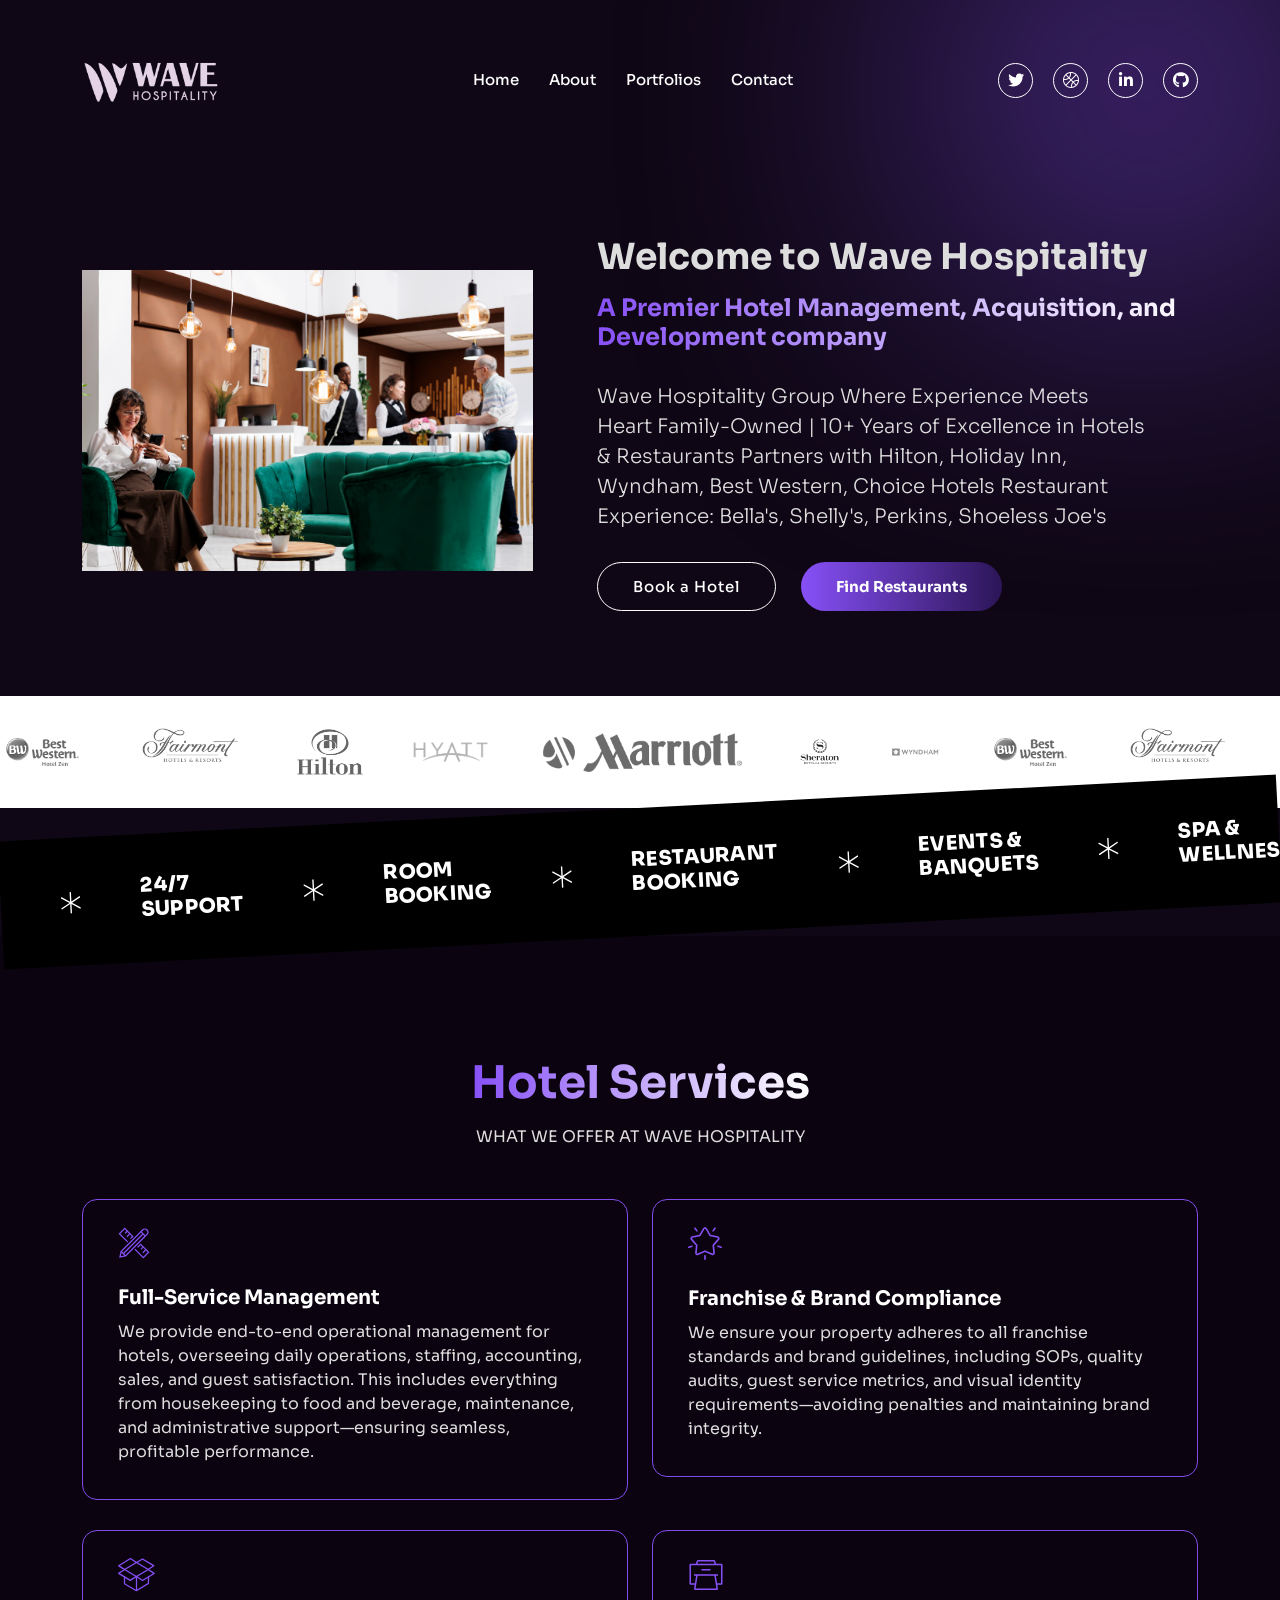
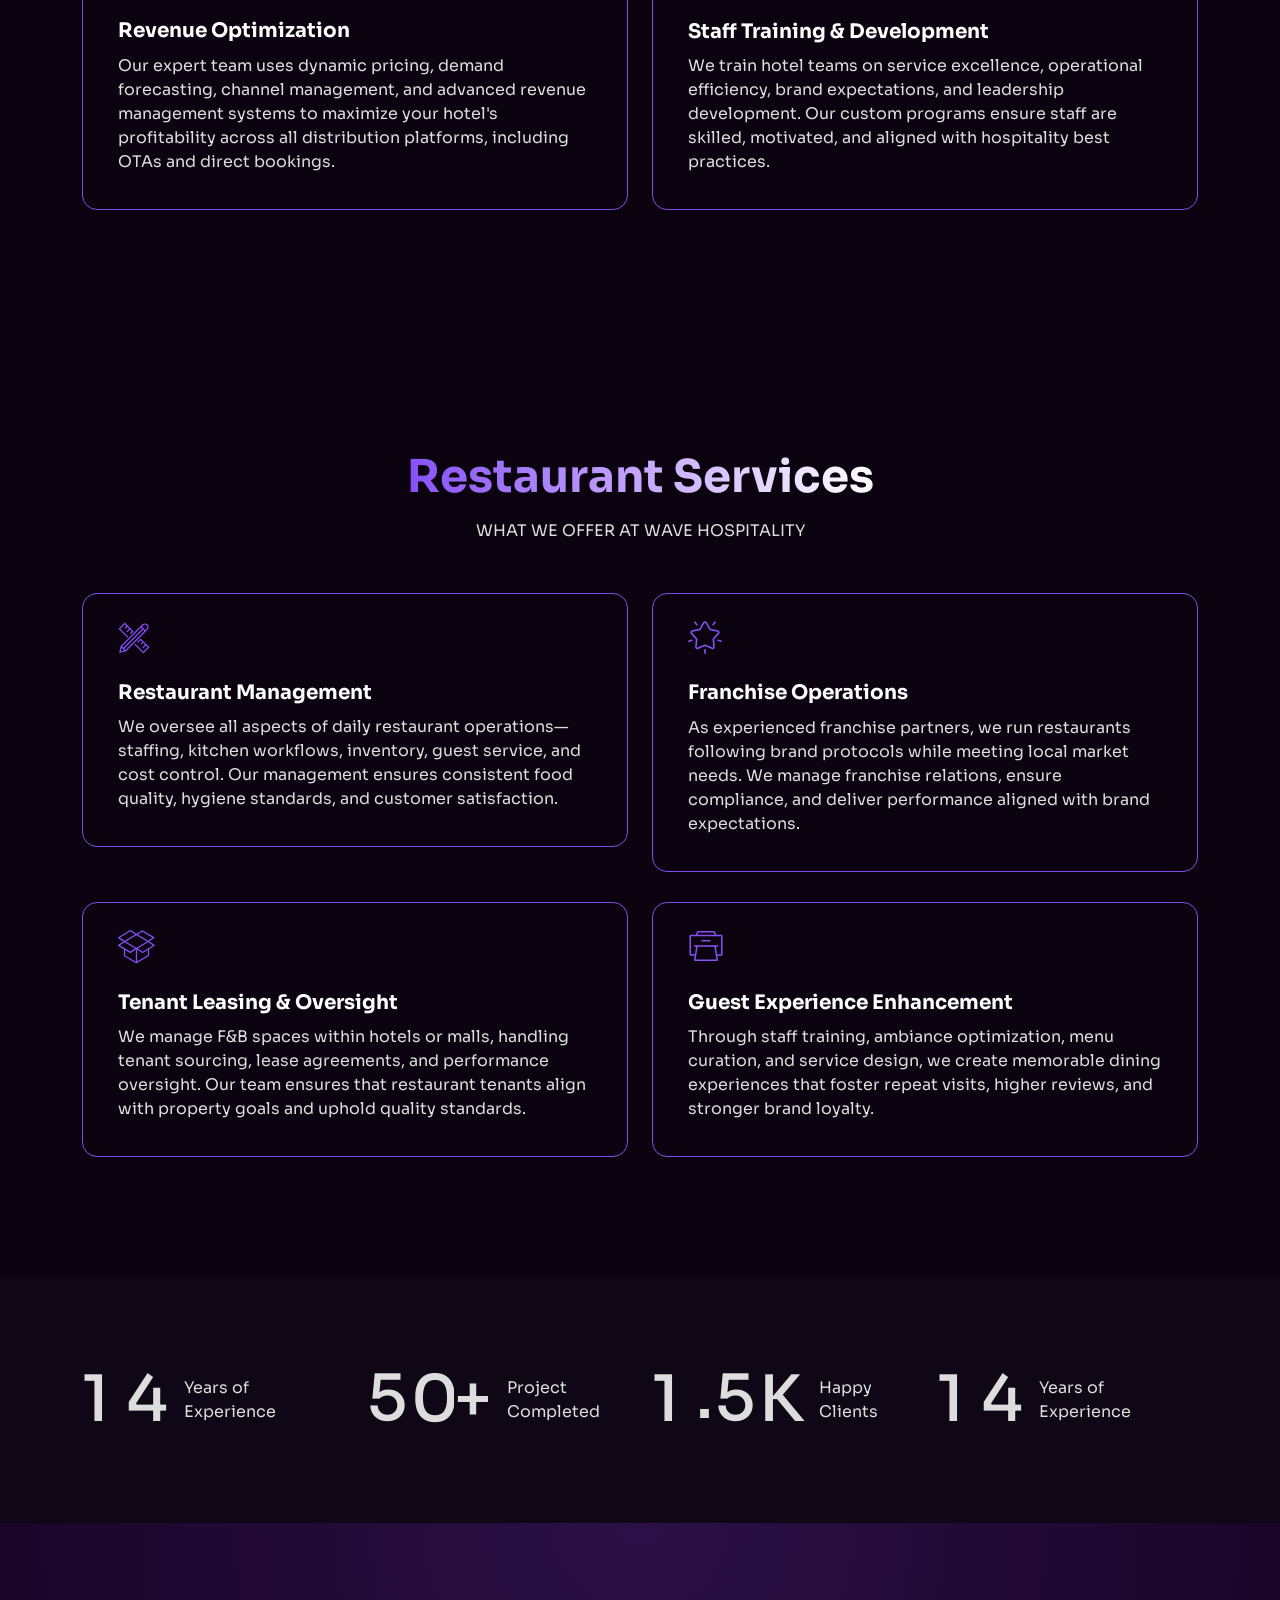
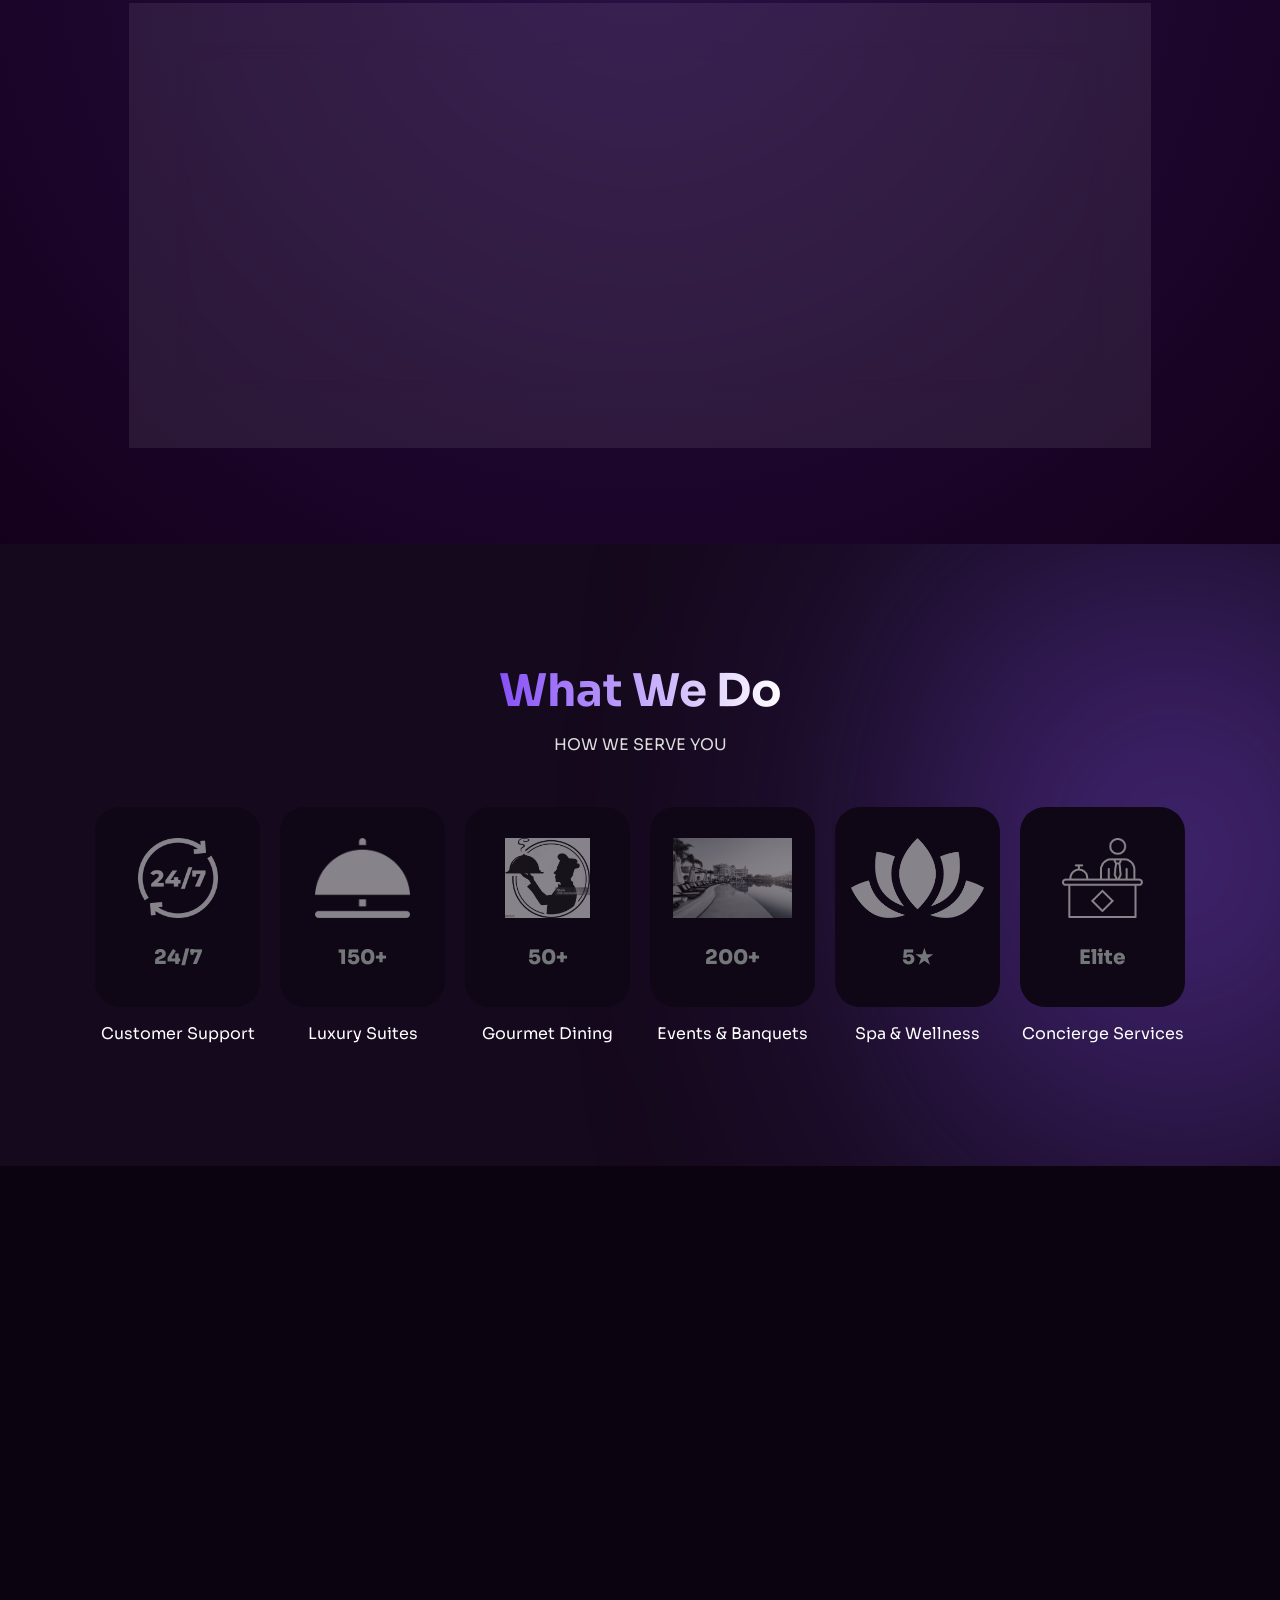
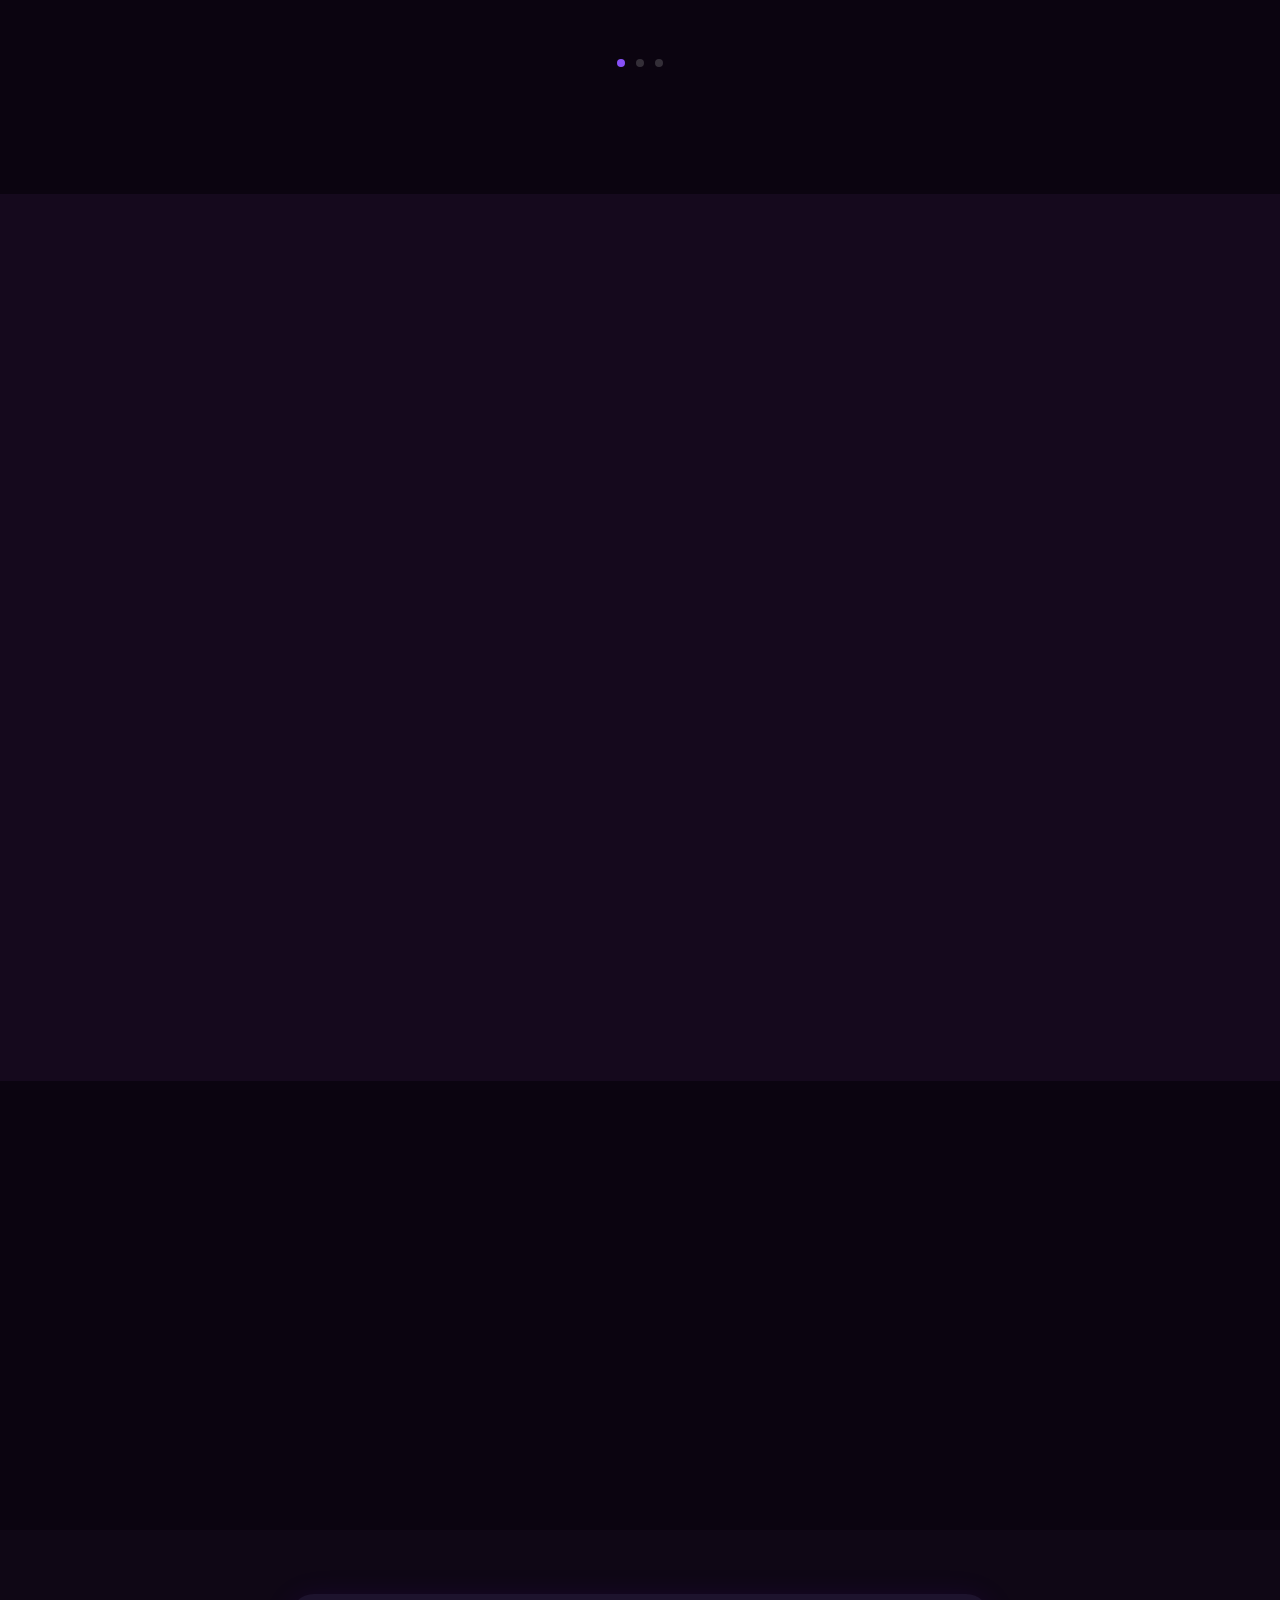
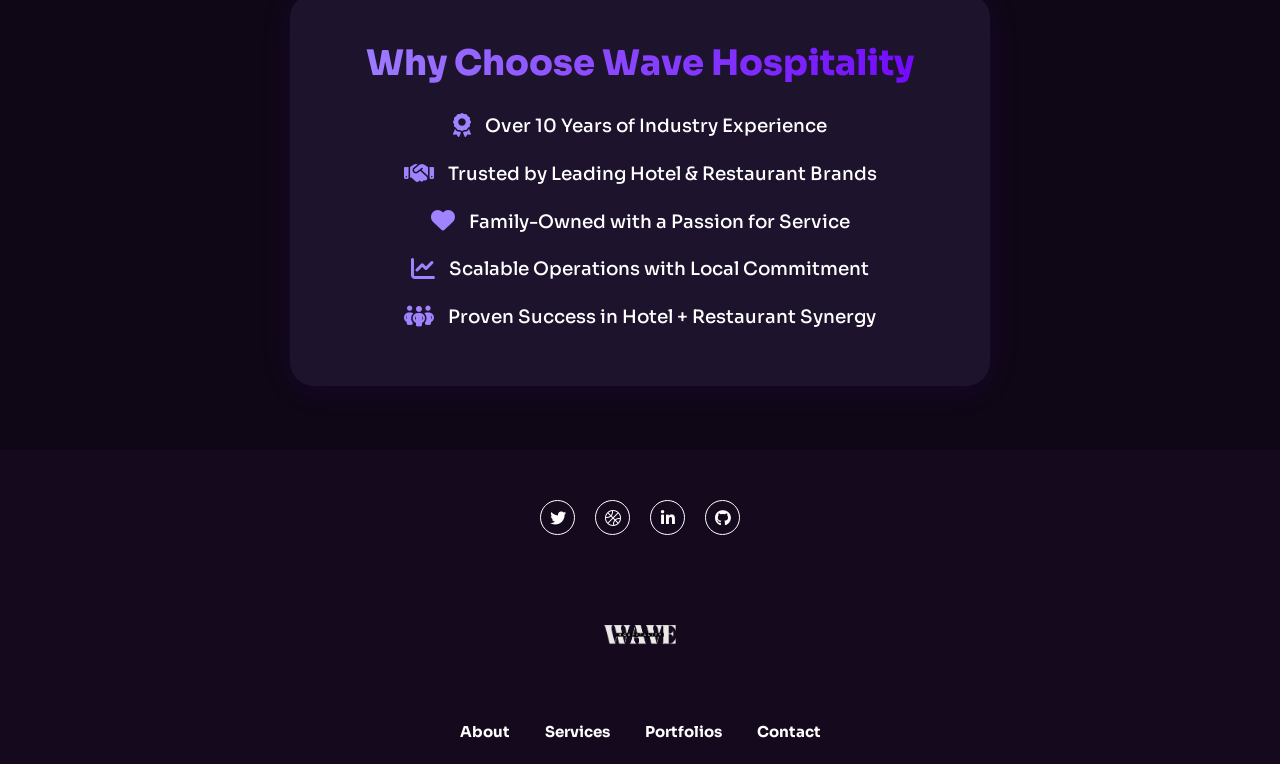
==== commit 68bbd5f1: "Merge branch 'riya' of https://github.com/anikranjan312/wave-hospitality into development" ====
--- a/demo/index.html
+++ b/demo/index.html
@@ -1,3 +1,7 @@
+<!DOCTYPE html>
+<html class="no-js" lang="en">
+
+<head>
 <!DOCTYPE html>
 <html class="no-js" lang="en">
 
@@ -8,7 +12,7 @@
    <meta name="description" content="">
 
    <!-- Site Title -->
-   <title>Gerold - Personal Portfolio HTML5 Template</title>
+   <title>wave-hospitality</title>
 
    <!-- Place favicon.ico in the root directory -->
    <link rel="apple-touch-icon" href="assets/img/favicon.png">
@@ -369,7 +373,8 @@
                         <a href="#restaurants" class="btn tj-btn-primary">Find Restaurants</a>
                      </div>
                   </div>
-               </div>
+                </div>
+                
 
             </div>
          </div>
--- a/demo/assets/css/main.css
+++ b/demo/assets/css/main.css
@@ -144,8 +144,14 @@
 }
 
 img {
-	max-width: 100%;
-}
+	max-width: 100%;  
+	  
+}
+.icon-box img {
+	max-width: 100%;  
+	height: 80px !important;
+}
+
 
 body {
 	font-family: var(--tj-ff-body);
@@ -251,8 +257,7 @@
 }
 
 .img-logo {
-	width: 300px !important;
-	height: 100px !important;
+	width: 140px !important;
 }
 
 .tj-btn-primary {
@@ -2238,7 +2243,6 @@
 }
 
 .skills-widget .skill-item .icon-box {
-	max-width: 60px;
 	width: 100%;
 	margin: 0 auto 30px;
 	opacity: 0.5;
--- a/demo/assets/css/main-3.css
+++ b/demo/assets/css/main-3.css
@@ -462,6 +462,8 @@
 }
 .skills-section.style-3 .skills-widget .skill-inner {
 	background: var(--tj-theme-accent-1);
+	height: 200px;
+
 }
 .skills-section.style-3 .skills-widget .skill-item p {
 	color: var(--tj-white);
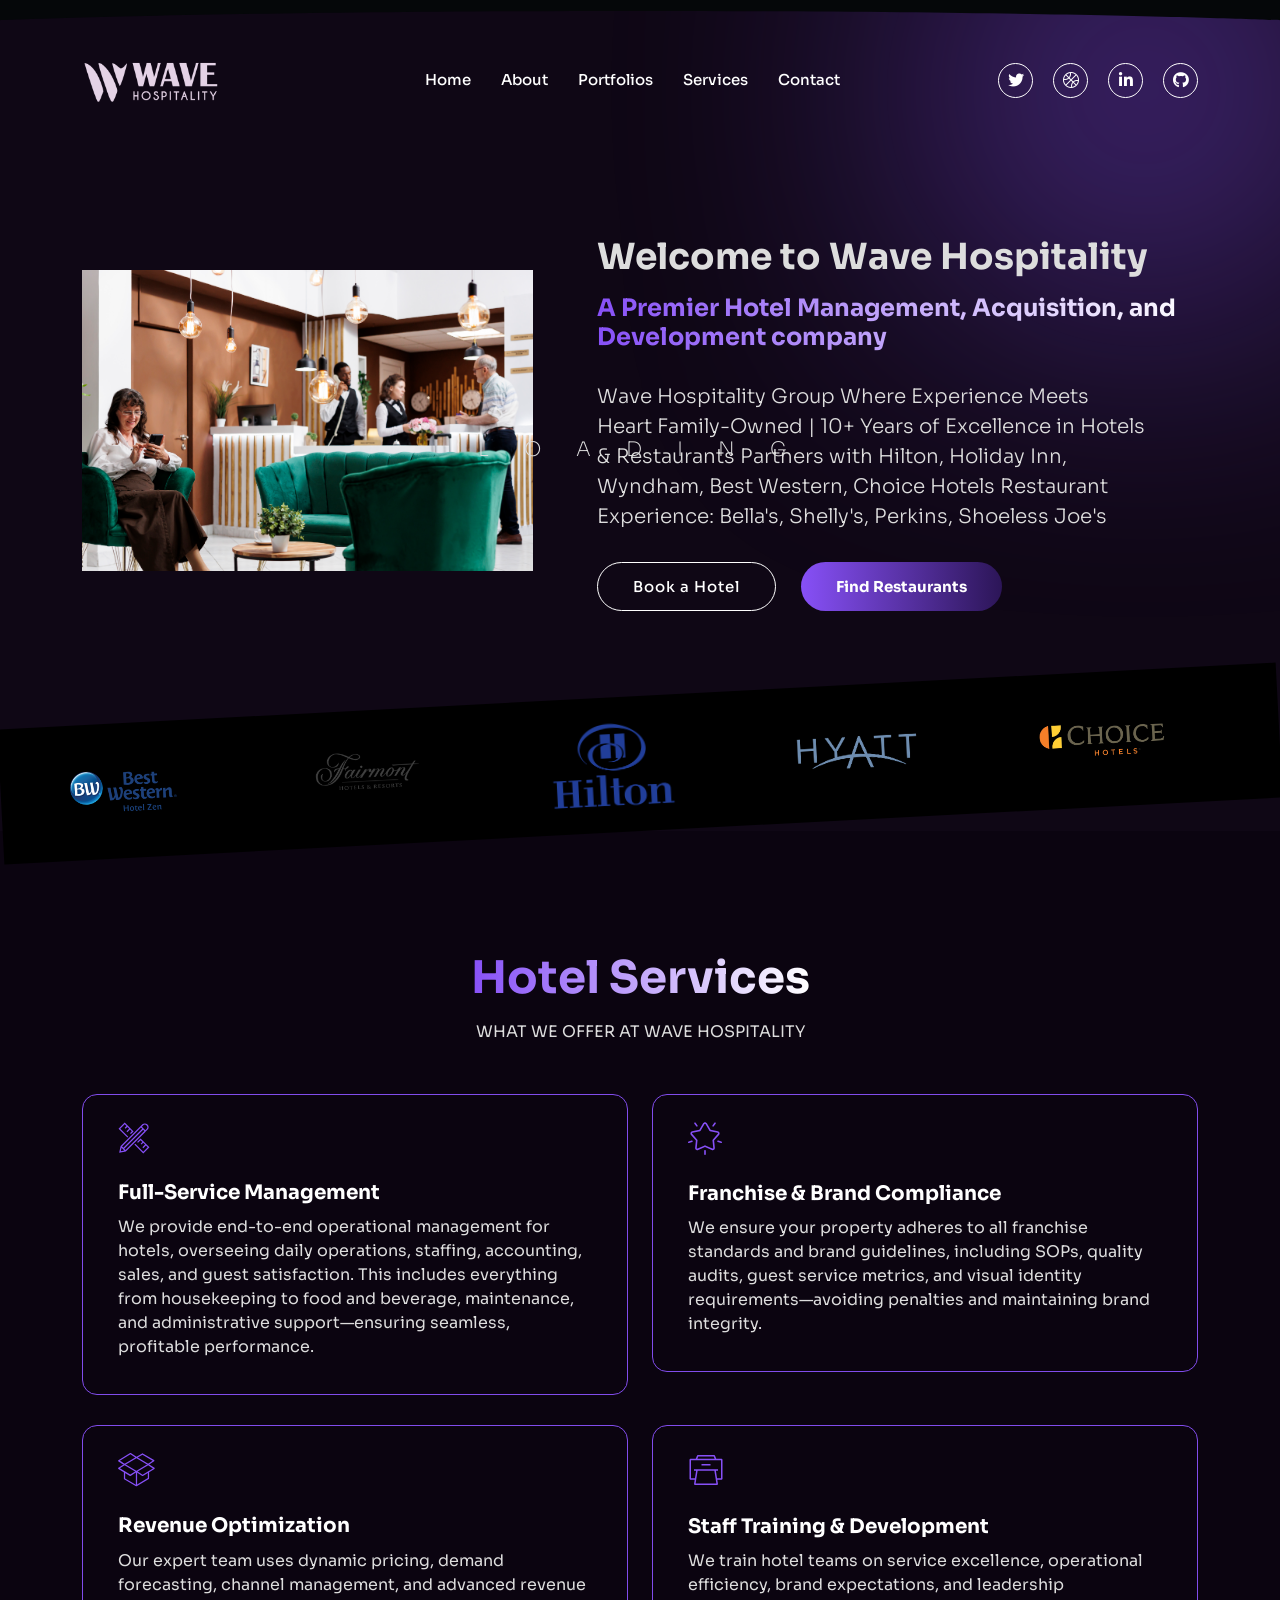
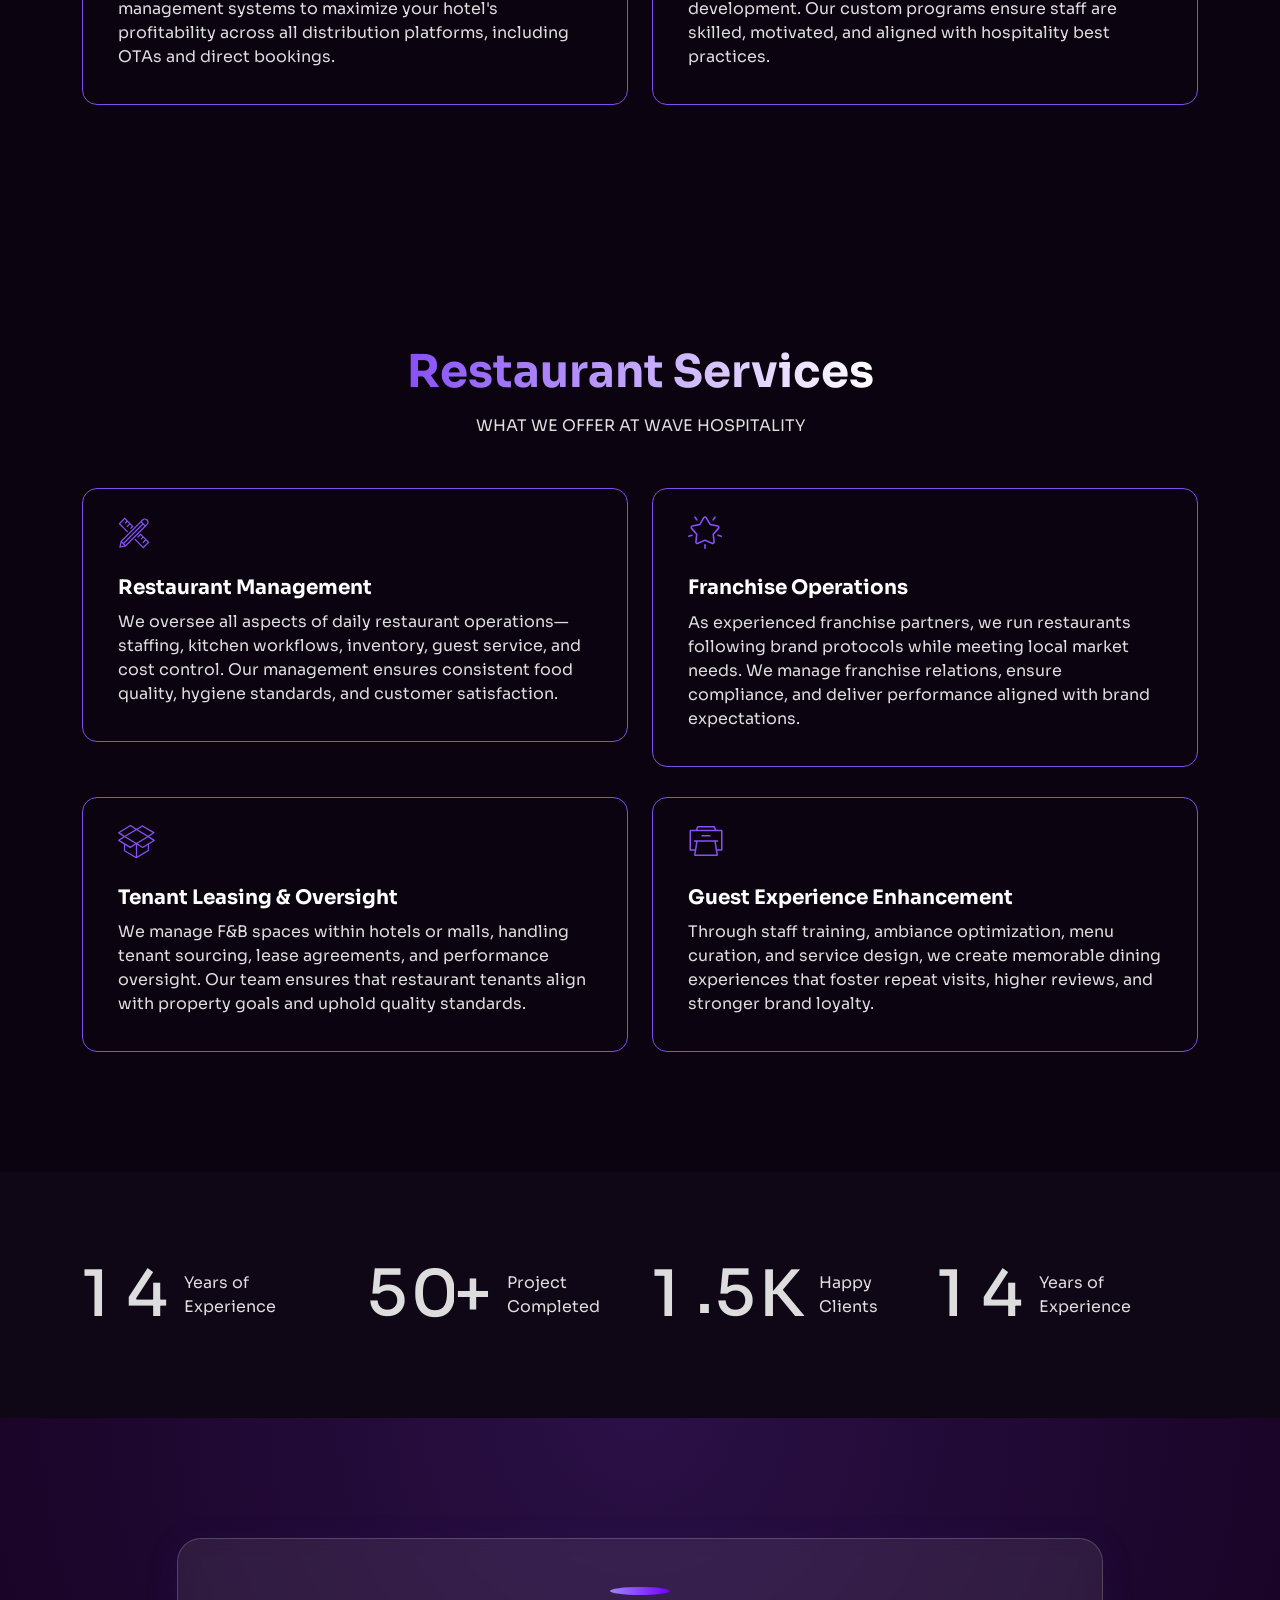
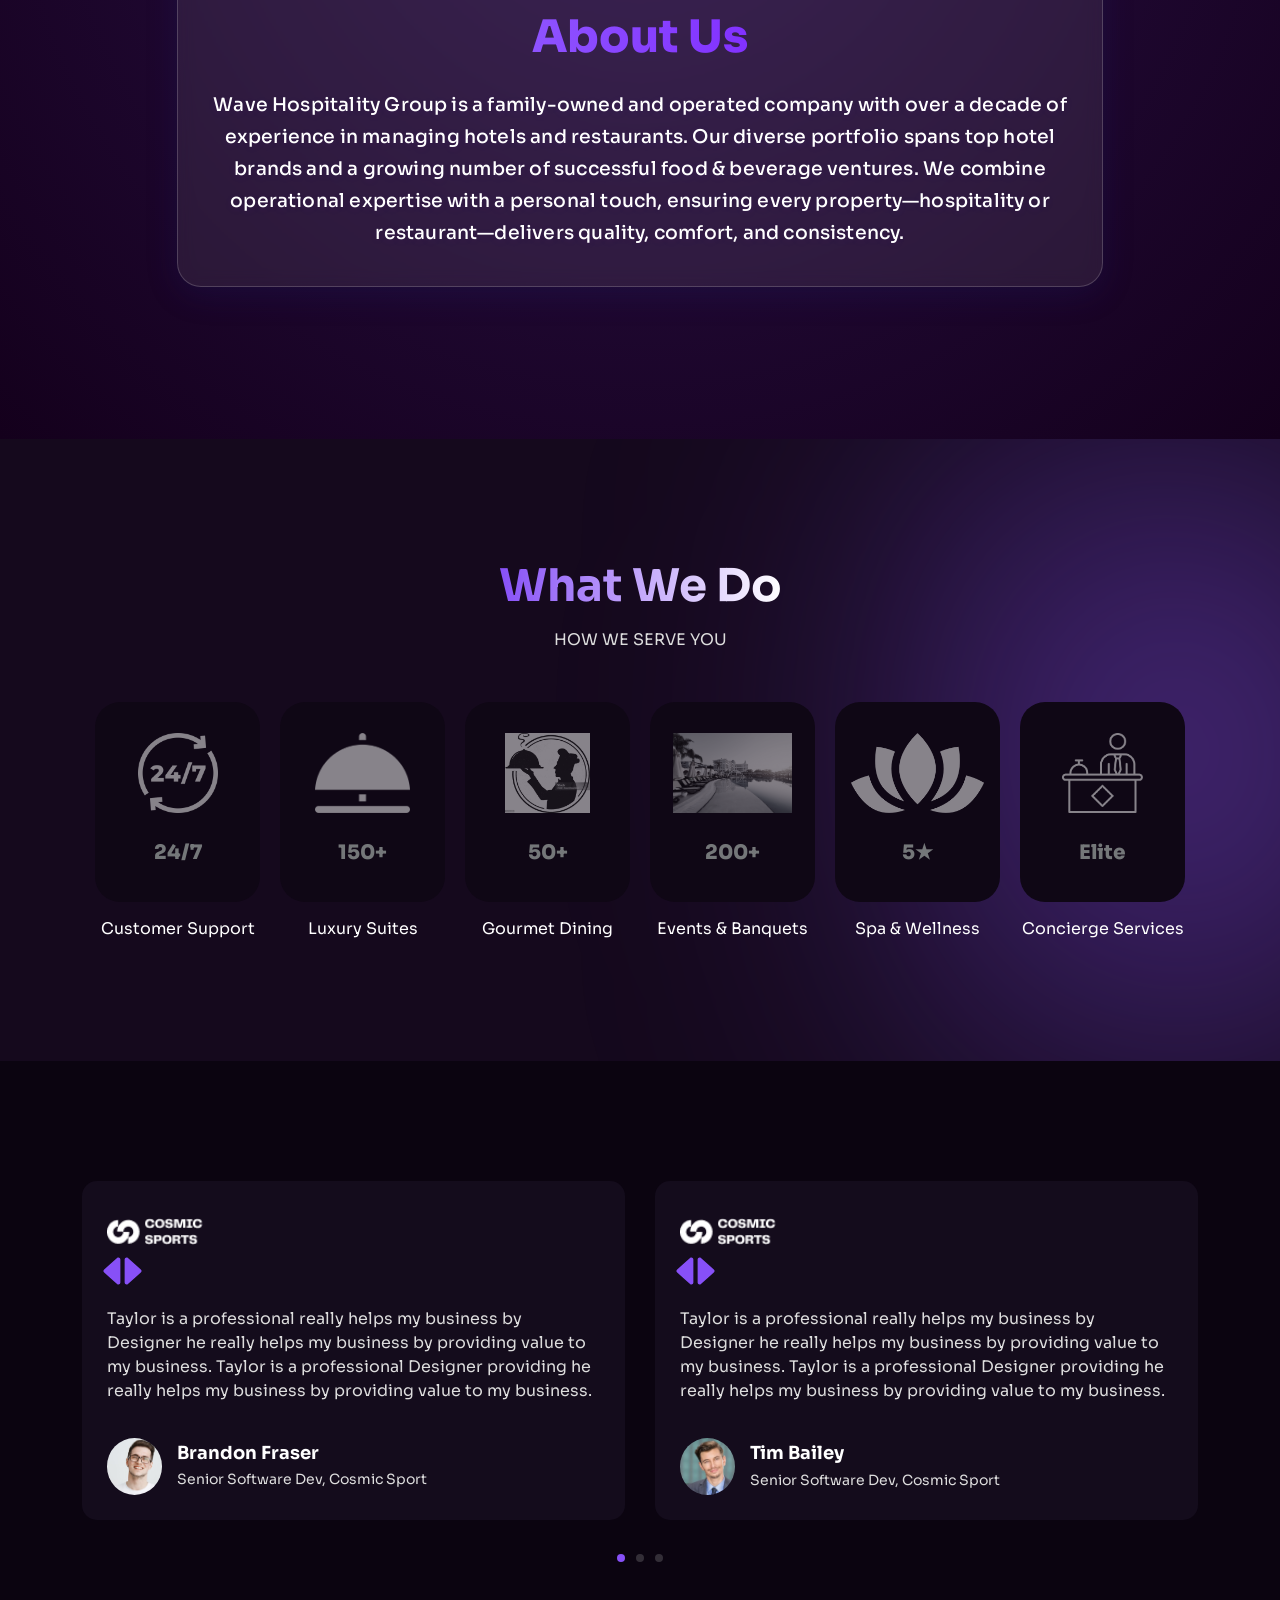
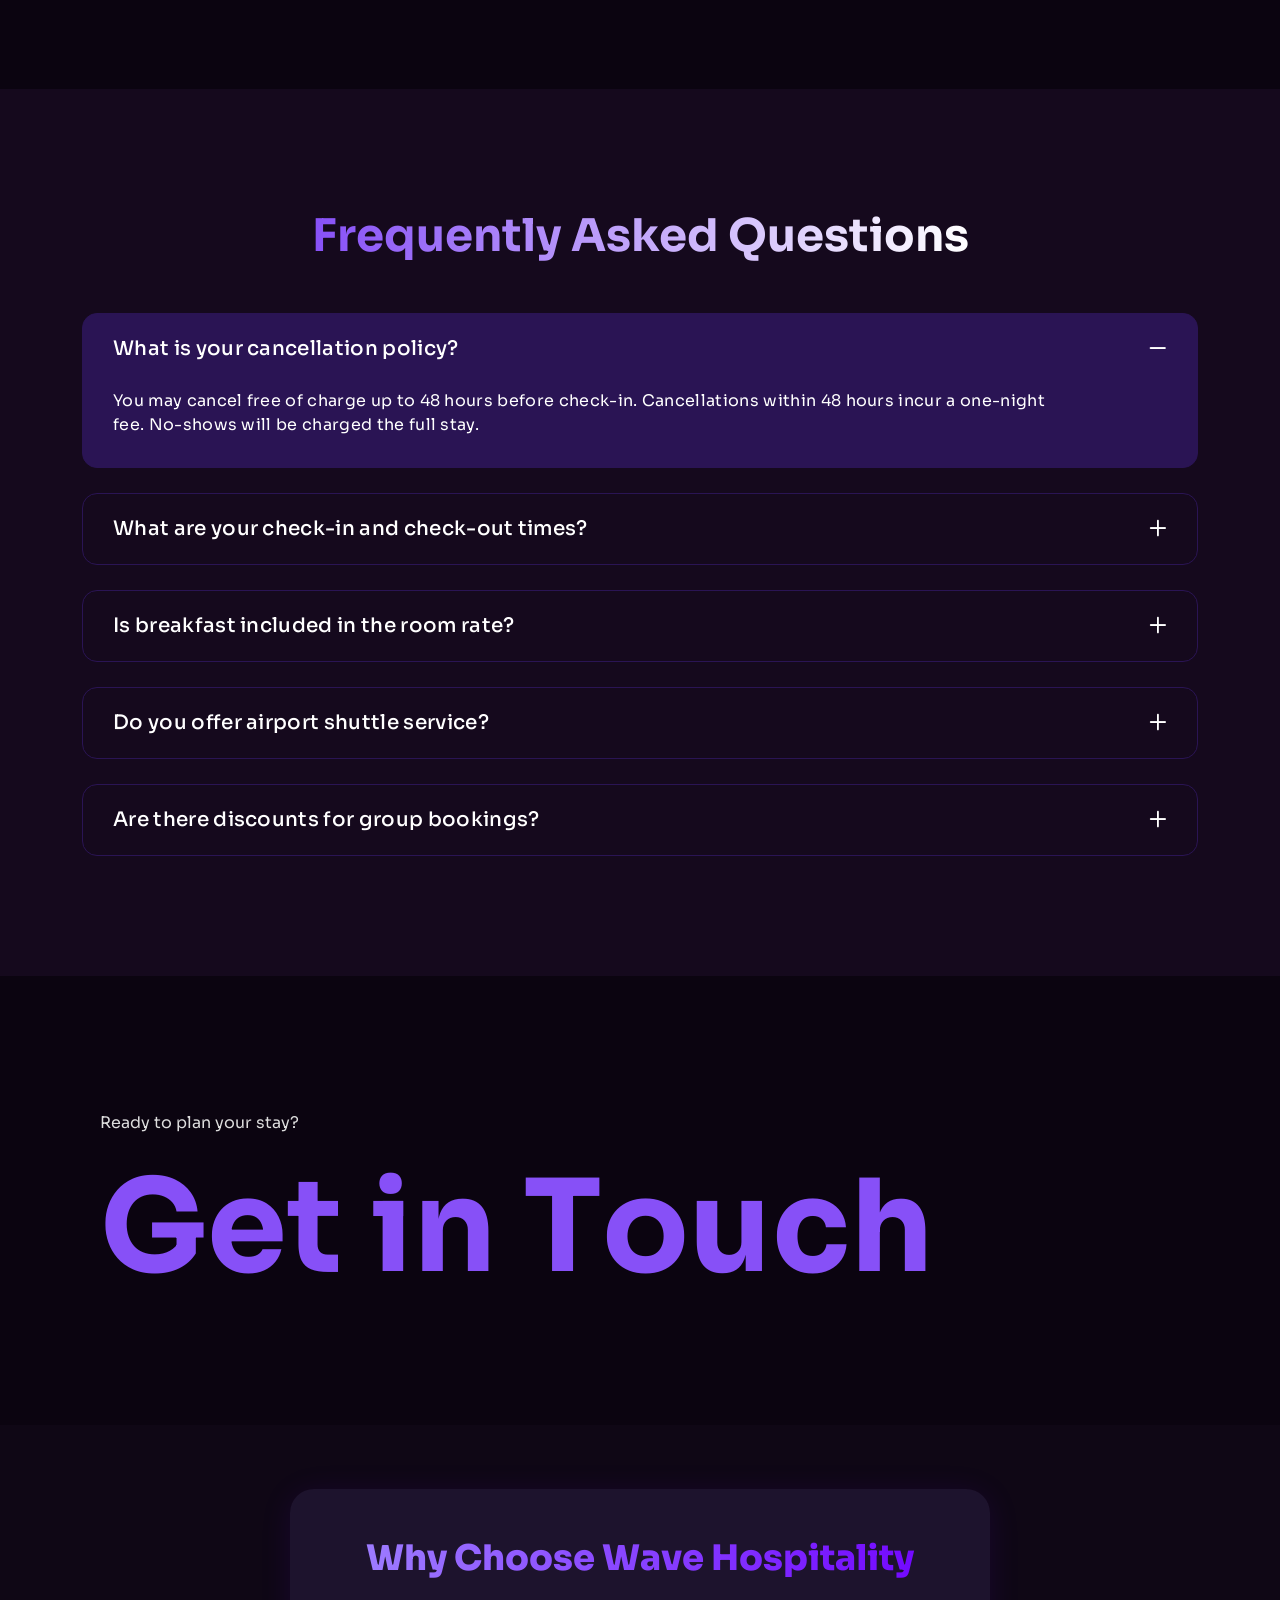
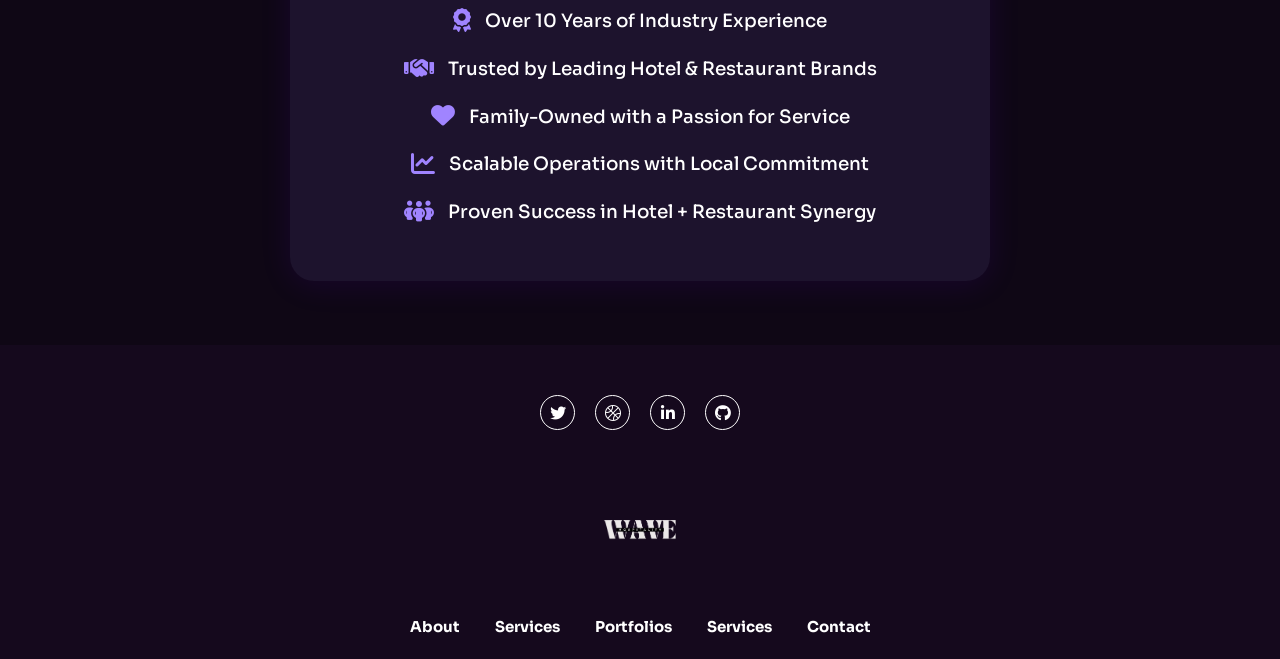
==== commit acf85864: "fix all" ====
--- a/demo/index.html
+++ b/demo/index.html
@@ -2,43 +2,43 @@
 <html class="no-js" lang="en">
 
 <head>
-<!DOCTYPE html>
-<html class="no-js" lang="en">
-
-<head>
-   <meta charset="utf-8">
-   <meta http-equiv="x-ua-compatible" content="ie=edge">
-   <meta name="viewport" content="width=device-width, initial-scale=1">
-   <meta name="description" content="">
-
-   <!-- Site Title -->
-   <title>wave-hospitality</title>
-
-   <!-- Place favicon.ico in the root directory -->
-   <link rel="apple-touch-icon" href="assets/img/favicon.png">
-   <link rel="shortcut icon" type="image/png" href="assets/img/favicon.png">
-
-   <!-- CSS here -->
-   <link rel="stylesheet" href="assets/css/animate.min.css">
-   <link rel="stylesheet" href="assets/css/bootstrap.min.css">
-   <link rel="stylesheet" href="assets/css/font-awesome-pro.min.css">
-   <link rel="stylesheet" href="assets/css/flaticon_gerold.css">
-   <link rel="stylesheet" href="assets/css/nice-select.css">
-   <link rel="stylesheet" href="assets/css/backToTop.css">
-   <link rel="stylesheet" href="assets/css/owl.carousel.min.css">
-   <link rel="stylesheet" href="assets/css/swiper.min.css">
-   <link rel="stylesheet" href="assets/css/odometer-theme-default.css">
-   <link rel="stylesheet" href="assets/css/magnific-popup.css">
-   <link rel="stylesheet" href="assets/css/main.css">
-   <link rel="stylesheet" href="assets/css/main-2.css">
-   <link rel="stylesheet" href="assets/css/main-3.css">
-   <link rel="stylesheet" href="assets/css/light-mode.css">
-   <link rel="stylesheet" href="assets/css/meanmenu.css">
-   <link rel="stylesheet" href="assets/css/responsive.css">
-   <link rel="stylesheet" href="assets/css/responsive-2.css">
-   <link rel="stylesheet" href="assets/css/responsive-3.css">
-   <link rel="stylesheet" href="index.css">
-</head>
+   <!DOCTYPE html>
+   <html class="no-js" lang="en">
+
+   <head>
+      <meta charset="utf-8">
+      <meta http-equiv="x-ua-compatible" content="ie=edge">
+      <meta name="viewport" content="width=device-width, initial-scale=1">
+      <meta name="description" content="">
+
+      <!-- Site Title -->
+      <title>wave-hospitality</title>
+
+      <!-- Place favicon.ico in the root directory -->
+      <link rel="apple-touch-icon" href="assets/img/favicon.png">
+      <link rel="shortcut icon" type="image/png" href="assets/img/favicon.png">
+
+      <!-- CSS here -->
+      <link rel="stylesheet" href="assets/css/animate.min.css">
+      <link rel="stylesheet" href="assets/css/bootstrap.min.css">
+      <link rel="stylesheet" href="assets/css/font-awesome-pro.min.css">
+      <link rel="stylesheet" href="assets/css/flaticon_gerold.css">
+      <link rel="stylesheet" href="assets/css/nice-select.css">
+      <link rel="stylesheet" href="assets/css/backToTop.css">
+      <link rel="stylesheet" href="assets/css/owl.carousel.min.css">
+      <link rel="stylesheet" href="assets/css/swiper.min.css">
+      <link rel="stylesheet" href="assets/css/odometer-theme-default.css">
+      <link rel="stylesheet" href="assets/css/magnific-popup.css">
+      <link rel="stylesheet" href="assets/css/main.css">
+      <link rel="stylesheet" href="assets/css/main-2.css">
+      <link rel="stylesheet" href="assets/css/main-3.css">
+      <link rel="stylesheet" href="assets/css/light-mode.css">
+      <link rel="stylesheet" href="assets/css/meanmenu.css">
+      <link rel="stylesheet" href="assets/css/responsive.css">
+      <link rel="stylesheet" href="assets/css/responsive-2.css">
+      <link rel="stylesheet" href="assets/css/responsive-3.css">
+      <link rel="stylesheet" href="index.css">
+   </head>
 
 <body>
    <!-- Preloader Area Start -->
@@ -161,6 +161,7 @@
                         <li><a href="about.html">About</a></li>
                         <!-- <li><a href="services.html">Services</a></li> -->
                         <li><a href="portfolio.html">Portfolios</a></li>
+                        <li><a href="service.html">Services</a></li>
                         <!-- <li class="has-dropdown">
                             <a href="blog.html">Blog</a>
                             <ul class="sub-menu">
@@ -296,6 +297,7 @@
                         <li><a href="about.html">About</a></li>
                         <!-- <li><a href="services.html">Services</a></li> -->
                         <li><a href="portfolio.html">Portfolios</a></li>
+                        <li><a href="service.html">Services</a></li>
                         <!-- <li class="has-dropdown">
                             <a href="blog.html">Blog</a>
                             <ul class="sub-menu">
@@ -373,8 +375,8 @@
                         <a href="#restaurants" class="btn tj-btn-primary">Find Restaurants</a>
                      </div>
                   </div>
-                </div>
-                
+               </div>
+
 
             </div>
          </div>
@@ -382,29 +384,28 @@
       <!-- end: Hero Area -->
 
       <!-- Brand Logo Marquee (below hero section) -->
-      <section class="brand-marquee-section">
+      <!-- <section class="brand-marquee-section">
          <div class="brand-marquee">
             <div class="brand-track">
                <img src="assets/img/logo/best.png" alt="Best" />
                <img src="assets/img/logo/farimont.png" alt="Fairmont" />
                <img src="assets/img/logo/hilton.png" alt="Hilton" />
                <img src="assets/img/logo/hyatt.png" alt="Hyatt" />
-               <img src="assets/img/logo/marriot.png" alt="Marriott" />
+               <img src="assets/img/logo/choice-hotel.png" alt="choice-hotel" />
                <img src="assets/img/logo/sheroton.png" alt="Sheroton" />
                <img src="assets/img/logo/wyndham.png" alt="Wyndham" />
-               <!-- Repeat for smooth loop -->
                <img src="assets/img/logo/best.png" alt="Best " />
                <img src="assets/img/logo/farimont.png" alt="Fairmont" />
                <img src="assets/img/logo/hilton.png" alt="Hilton" />
                <img src="assets/img/logo/hyatt.png" alt="Hyatt" />
-               <img src="assets/img/logo/marriot.png" alt="Marriott" />
                <img src="assets/img/logo/sheroton.png" alt="Sheroton" />
                <img src="assets/img/logo/wyndham.png" alt="Wyndham" />
+               <img src="assets/img/logo/choice-hotel.png" alt="choice-hotel" />
             </div>
          </div>
          <style>
             .brand-marquee-section {
-               background:white;
+               background: white;
                padding: 32px 0;
                overflow: hidden;
             }
@@ -454,7 +455,7 @@
                }
             }
          </style>
-      </section>
+      </section> -->
 
       <!-- start: Roll Area -->
       <section class="tj-roll-section">
@@ -462,121 +463,122 @@
             <div class="roll-box roll-box-revers">
                <div class="roll-item">
                   <div class="roll-icon">
-                     <img class="portal-icon" src="assets/img/icons/star.svg" alt="Icon">
+                     <img class="portal-icon" src="assets/img/logo/best.png" alt="Best">
                   </div>
                   <div class="roll-title">
-                     <h5 class="title">24/7 Support</h5>
+                     <img class="title" src="assets/img/icons/star.svg" alt="Icon">
                   </div>
                </div>
                <div class="roll-item">
                   <div class="roll-icon">
+                     <img class="portal-icon" src="assets/img/logo/farimont.png" alt="Fairmont">
+                  </div>
+                  <div class="roll-title">
                      <img class="portal-icon" src="assets/img/icons/star.svg" alt="Icon">
-                  </div>
-                  <div class="roll-title">
-                     <h5 class="title">Room Booking</h5>
                   </div>
                </div>
                <div class="roll-item">
                   <div class="roll-icon">
+                     <img class="portal-icon" src="assets/img/logo/hilton.png" alt="Hilton">
+                  </div>
+                  <div class="roll-title">
                      <img class="portal-icon" src="assets/img/icons/star.svg" alt="Icon">
-                  </div>
-                  <div class="roll-title">
-                     <h5 class="title">Restaurant Booking</h5>
                   </div>
                </div>
                <div class="roll-item">
                   <div class="roll-icon">
+                     <img class="portal-icon" src="assets/img/logo/hyatt.png" alt="Hyatt">
+                  </div>
+                  <div class="roll-title">
                      <img class="portal-icon" src="assets/img/icons/star.svg" alt="Icon">
-                  </div>
-                  <div class="roll-title">
-                     <h5 class="title">Events &amp; Banquets</h5>
                   </div>
                </div>
                <div class="roll-item">
                   <div class="roll-icon">
+                     <img class="portal-icon" src="assets/img/logo/choice-hotel.png" alt="Choice Hotel">
+                  </div>
+                  <div class="roll-title">
                      <img class="portal-icon" src="assets/img/icons/star.svg" alt="Icon">
-                  </div>
-                  <div class="roll-title">
-                     <h5 class="title">Spa &amp; Wellness</h5>
                   </div>
                </div>
                <div class="roll-item">
                   <div class="roll-icon">
+                     <img class="portal-icon" src="assets/img/logo/sheroton.png" alt="Sheroton">
+                  </div>
+                  <div class="roll-title">
                      <img class="portal-icon" src="assets/img/icons/star.svg" alt="Icon">
-                  </div>
-                  <div class="roll-title">
-                     <h5 class="title">Concierge Service</h5>
                   </div>
                </div>
                <div class="roll-item">
                   <div class="roll-icon">
+                     <img class="portal-icon" src="assets/img/logo/wyndham.png" alt="Wyndham">
+                  </div>
+                  <div class="roll-title">
                      <img class="portal-icon" src="assets/img/icons/star.svg" alt="Icon">
-                  </div>
-                  <div class="roll-title">
-                     <h5 class="title">Airport Shuttle</h5>
                   </div>
                </div>
             </div>
             <div class="roll-box roll-box-revers">
                <div class="roll-item">
                   <div class="roll-icon">
+                     <img class="portal-icon" src="assets/img/logo/best.png" alt="Best">
+                  </div>
+                  <div class="roll-title">
                      <img class="portal-icon" src="assets/img/icons/star.svg" alt="Icon">
-                  </div>
-                  <div class="roll-title">
-                     <h5 class="title">24/7 Support</h5>
                   </div>
                </div>
                <div class="roll-item">
                   <div class="roll-icon">
+                     <img class="portal-icon" src="assets/img/logo/farimont.png" alt="Fairmont">
+                  </div>
+                  <div class="roll-title">
                      <img class="portal-icon" src="assets/img/icons/star.svg" alt="Icon">
-                  </div>
-                  <div class="roll-title">
-                     <h5 class="title">Room Booking</h5>
                   </div>
                </div>
                <div class="roll-item">
                   <div class="roll-icon">
+                     <img class="portal-icon" src="assets/img/logo/hilton.png" alt="Hilton">
+                  </div>
+                  <div class="roll-title">
                      <img class="portal-icon" src="assets/img/icons/star.svg" alt="Icon">
-                  </div>
-                  <div class="roll-title">
-                     <h5 class="title">Restaurant Booking</h5>
                   </div>
                </div>
                <div class="roll-item">
                   <div class="roll-icon">
+                     <img class="portal-icon" src="assets/img/logo/hyatt.png" alt="Hyatt">
+                  </div>
+                  <div class="roll-title">
                      <img class="portal-icon" src="assets/img/icons/star.svg" alt="Icon">
-                  </div>
-                  <div class="roll-title">
-                     <h5 class="title">Events &amp; Banquets</h5>
                   </div>
                </div>
                <div class="roll-item">
                   <div class="roll-icon">
+                     <img class="portal-icon" src="assets/img/logo/choice-hotel.png" alt="Choice Hotel">
+                  </div>
+                  <div class="roll-title">
                      <img class="portal-icon" src="assets/img/icons/star.svg" alt="Icon">
-                  </div>
-                  <div class="roll-title">
-                     <h5 class="title">Spa &amp; Wellness</h5>
                   </div>
                </div>
                <div class="roll-item">
                   <div class="roll-icon">
+                     <img class="portal-icon" src="assets/img/logo/sheroton.png" alt="Sheroton">
+                  </div>
+                  <div class="roll-title">
                      <img class="portal-icon" src="assets/img/icons/star.svg" alt="Icon">
-                  </div>
-                  <div class="roll-title">
-                     <h5 class="title">Concierge Service</h5>
                   </div>
                </div>
                <div class="roll-item">
                   <div class="roll-icon">
+                     <img class="portal-icon" src="assets/img/logo/wyndham.png" alt="Wyndham">
+                  </div>
+                  <div class="roll-title">
                      <img class="portal-icon" src="assets/img/icons/star.svg" alt="Icon">
                   </div>
-                  <div class="roll-title">
-                     <h5 class="title">Airport Shuttle</h5>
-                  </div>
                </div>
             </div>
          </div>
       </section>
+
 
       <!-- end: Roll Area -->
 
@@ -750,7 +752,10 @@
                         </h5>
                         <div class="desc">
                            <p>
-                              We provide end-to-end operational management for hotels, overseeing daily operations, staffing, accounting, sales, and guest satisfaction. This includes everything from housekeeping to food and beverage, maintenance, and administrative support—ensuring seamless, profitable performance.
+                              We provide end-to-end operational management for hotels, overseeing daily operations,
+                              staffing, accounting, sales, and guest satisfaction. This includes everything from
+                              housekeeping to food and beverage, maintenance, and administrative support—ensuring
+                              seamless, profitable performance.
                            </p>
                         </div>
                      </div>
@@ -770,7 +775,9 @@
                         </h5>
                         <div class="desc">
                            <p>
-                              We ensure your property adheres to all franchise standards and brand guidelines, including SOPs, quality audits, guest service metrics, and visual identity requirements—avoiding penalties and maintaining brand integrity.
+                              We ensure your property adheres to all franchise standards and brand guidelines, including
+                              SOPs, quality audits, guest service metrics, and visual identity requirements—avoiding
+                              penalties and maintaining brand integrity.
                            </p>
                         </div>
                      </div>
@@ -790,7 +797,9 @@
                         </h5>
                         <div class="desc">
                            <p>
-                              Our expert team uses dynamic pricing, demand forecasting, channel management, and advanced revenue management systems to maximize your hotel's profitability across all distribution platforms, including OTAs and direct bookings.
+                              Our expert team uses dynamic pricing, demand forecasting, channel management, and advanced
+                              revenue management systems to maximize your hotel's profitability across all distribution
+                              platforms, including OTAs and direct bookings.
                            </p>
                         </div>
                      </div>
@@ -810,7 +819,9 @@
                         </h5>
                         <div class="desc">
                            <p>
-                              We train hotel teams on service excellence, operational efficiency, brand expectations, and leadership development. Our custom programs ensure staff are skilled, motivated, and aligned with hospitality best practices.
+                              We train hotel teams on service excellence, operational efficiency, brand expectations,
+                              and leadership development. Our custom programs ensure staff are skilled, motivated, and
+                              aligned with hospitality best practices.
                            </p>
                         </div>
                      </div>
@@ -845,7 +856,9 @@
                         </h5>
                         <div class="desc">
                            <p>
-                              We oversee all aspects of daily restaurant operations—staffing, kitchen workflows, inventory, guest service, and cost control. Our management ensures consistent food quality, hygiene standards, and customer satisfaction.
+                              We oversee all aspects of daily restaurant operations—staffing, kitchen workflows,
+                              inventory, guest service, and cost control. Our management ensures consistent food
+                              quality, hygiene standards, and customer satisfaction.
                            </p>
                         </div>
                      </div>
@@ -865,7 +878,9 @@
                         </h5>
                         <div class="desc">
                            <p>
-                              As experienced franchise partners, we run restaurants following brand protocols while meeting local market needs. We manage franchise relations, ensure compliance, and deliver performance aligned with brand expectations.
+                              As experienced franchise partners, we run restaurants following brand protocols while
+                              meeting local market needs. We manage franchise relations, ensure compliance, and deliver
+                              performance aligned with brand expectations.
                            </p>
                         </div>
                      </div>
@@ -885,7 +900,9 @@
                         </h5>
                         <div class="desc">
                            <p>
-                              We manage F&B spaces within hotels or malls, handling tenant sourcing, lease agreements, and performance oversight. Our team ensures that restaurant tenants align with property goals and uphold quality standards.
+                              We manage F&B spaces within hotels or malls, handling tenant sourcing, lease agreements,
+                              and performance oversight. Our team ensures that restaurant tenants align with property
+                              goals and uphold quality standards.
                            </p>
                         </div>
                      </div>
@@ -905,7 +922,9 @@
                         </h5>
                         <div class="desc">
                            <p>
-                              Through staff training, ambiance optimization, menu curation, and service design, we create memorable dining experiences that foster repeat visits, higher reviews, and stronger brand loyalty.
+                              Through staff training, ambiance optimization, menu curation, and service design, we
+                              create memorable dining experiences that foster repeat visits, higher reviews, and
+                              stronger brand loyalty.
                            </p>
                         </div>
                      </div>
@@ -1782,6 +1801,7 @@
                         <li><a href="about.html">About</a></li>
                         <li><a href="services.html">Services</a></li>
                         <li><a href="portfolio.html">Portfolios</a></li>
+                        <li><a href="service.html">Services</a></li>
                         <li><a href="contact.html">Contact</a></li>
                      </ul>
                   </nav>
@@ -1820,4 +1840,6 @@
 
 </body>
 
+</html>
+
 </html>
--- a/demo/assets/css/main.css
+++ b/demo/assets/css/main.css
@@ -1661,6 +1661,7 @@
 	background-repeat: no-repeat;
 	background-position: center;
 	position: relative;
+	height: 400px;
 }
 .portfolio-box:before {
 	content: "";
@@ -1696,6 +1697,7 @@
 	padding: 36px 36px 0 36px;
 	border-radius: 10px;
 	width: 48%;
+	height: 400px;
 }
 .portfolio-box .gutter-sizer {
 	width: 4%;
--- a/demo/assets/css/main-3.css
+++ b/demo/assets/css/main-3.css
@@ -39,7 +39,7 @@
 }
 .hero-section.style-3 .hero-image-box img {
 	transform: rotate(0deg);
-	border-radius: 50%;
+	/* border-radius: 50%; */
 }
 .hero-section.style-3 .hero-content-box {
 	padding-left: 40px;
@@ -56,7 +56,7 @@
 	position: relative;
 	z-index: 9;
 	background-color: var(--tj-black);
-	padding: 40px 0;
+	padding: 5px 0;
 	overflow: hidden;
 	transform: rotate(-3deg);
 }
@@ -91,9 +91,9 @@
 	margin-left: 60px;
 }
 .roll-item .roll-icon img {
-	min-width: 20px;
-	width: 100%;
-	animation: rotateImg5 6s infinite linear;
+	min-width: 125px;
+	width: 100%;
+	/* animation: rotateImg5 6s infinite linear; */
 }
 
 .roll-item .roll-icon svg {
--- a/demo/assets/css/responsive.css
+++ b/demo/assets/css/responsive.css
@@ -605,7 +605,7 @@
 		margin: 30px 0;
 	}
 	.hero-image-box img {
-		max-width: 80%;
+		max-width: 90%;
 	}
 	.hero-content-box .button-box {
 		margin-top: 20px;
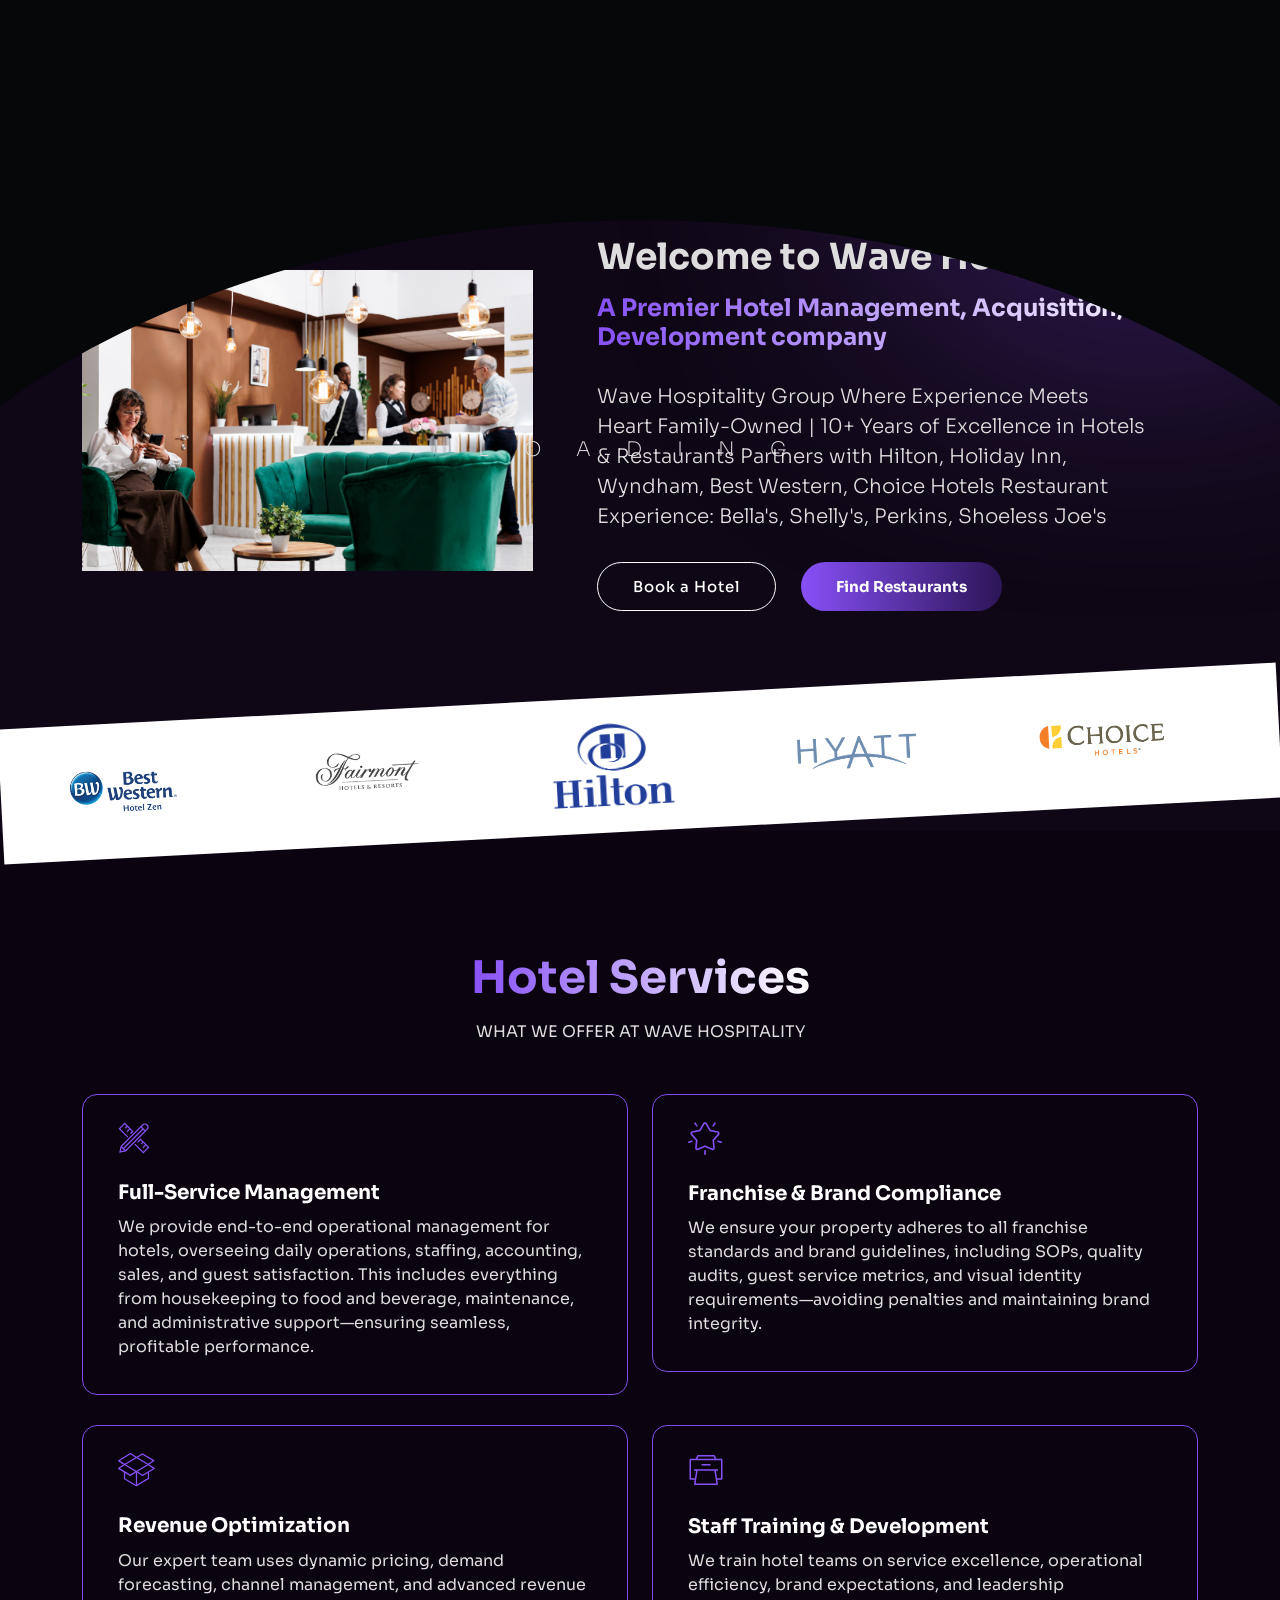
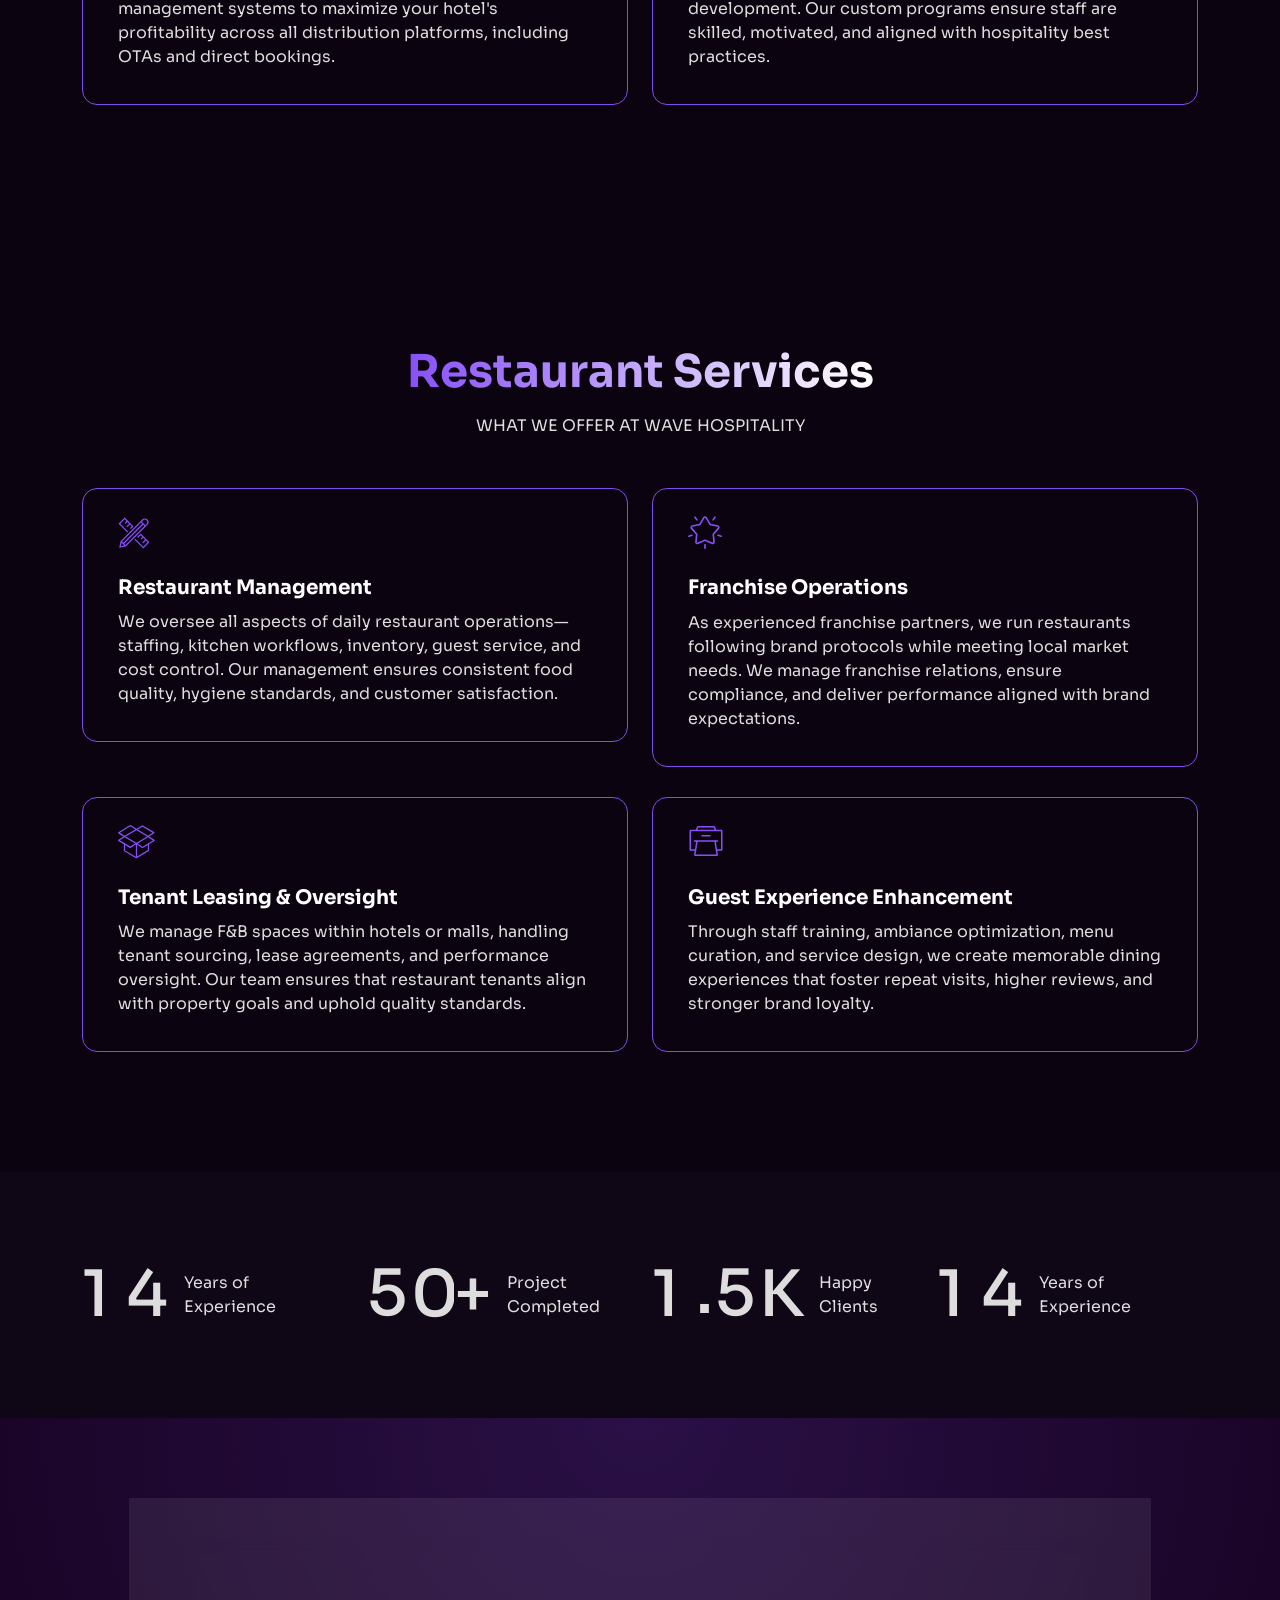
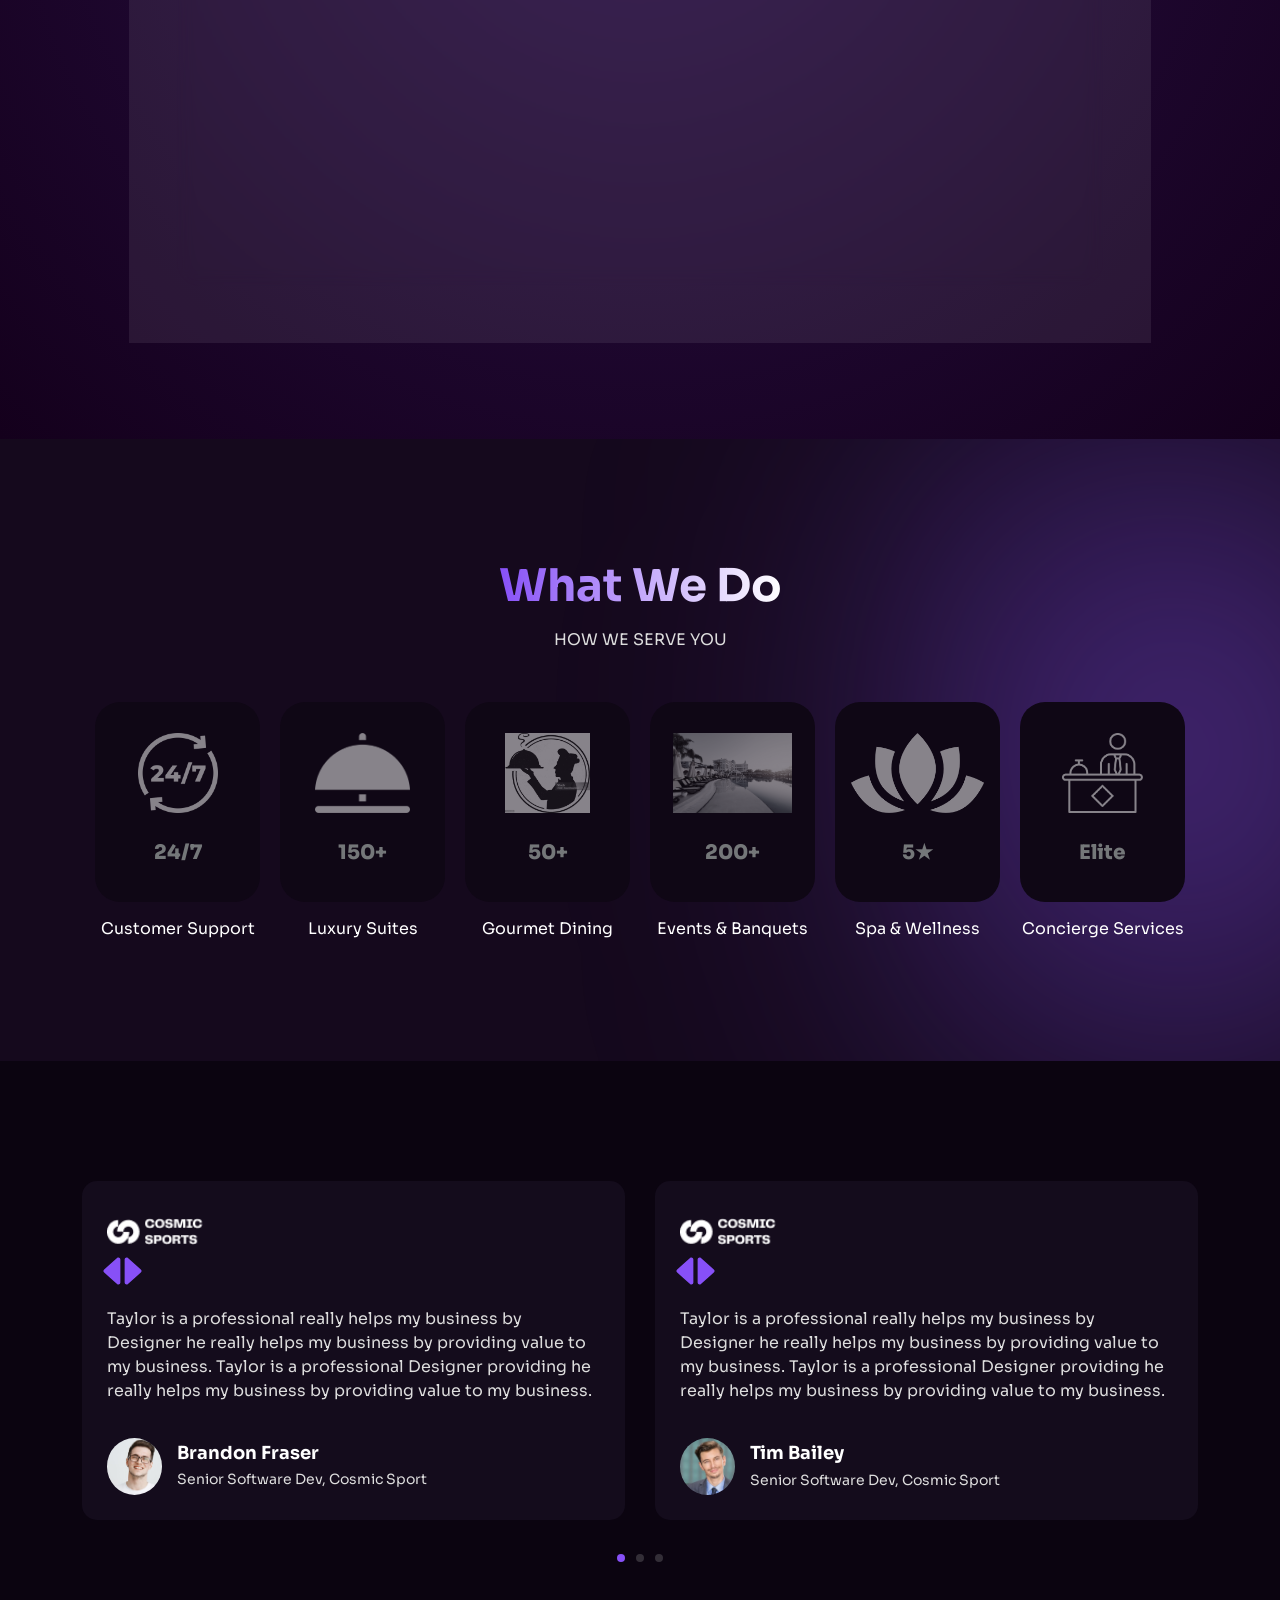
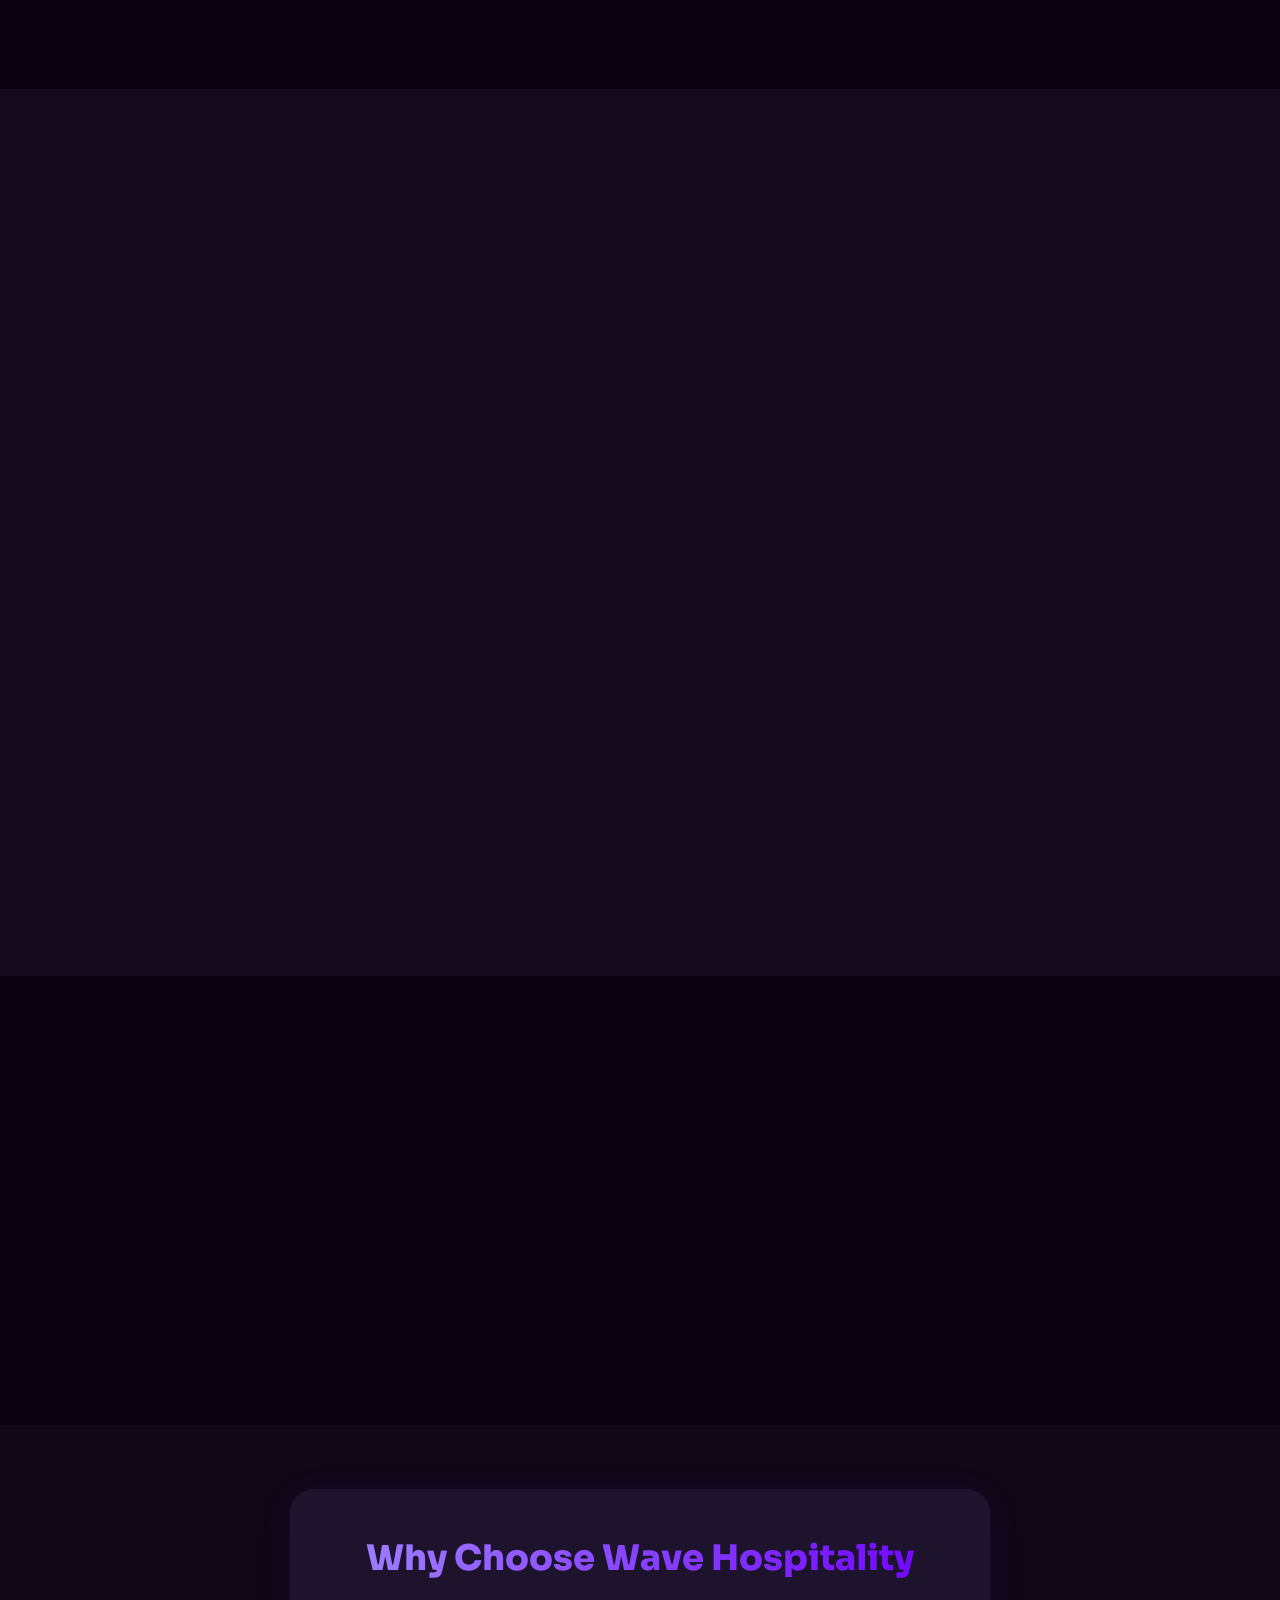
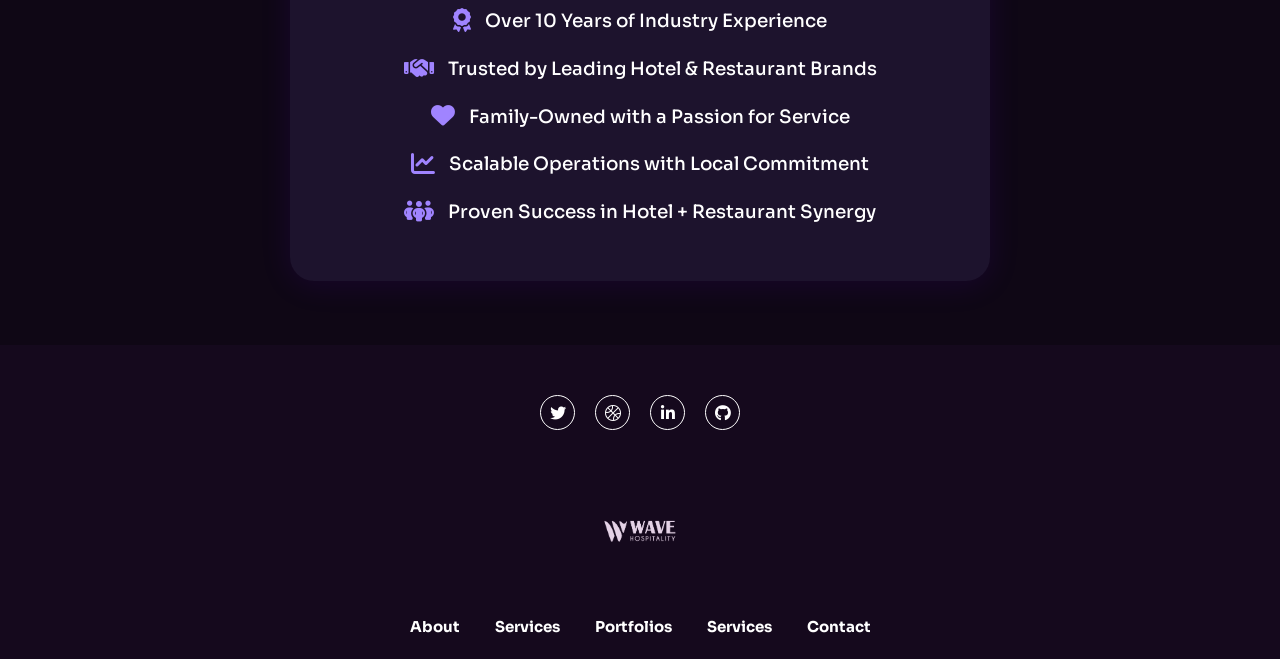
==== commit 33982695: "quick fix" ====
--- a/demo/index.html
+++ b/demo/index.html
@@ -1793,7 +1793,7 @@
                   </ul>
                </div>
                <div class="footer-logo-box">
-                  <a href="#"><img src="assets/img/logo/logo.png" alt="Logo" class="img-logo"></a>
+                  <a href="#"><img src="assets/img/logo/wave.png" alt="Logo" class="img-logo"></a>
                </div>
                <div class="footer-menu">
                   <nav>
--- a/demo/assets/css/main.css
+++ b/demo/assets/css/main.css
@@ -1634,7 +1634,7 @@
 }
 .portfolio-filter .button-group .active-bg {
 	border-radius: 50px;
-	top: 0px;
+	top: 5px;
 	bottom: 0px;
 	left: 0px;
 	right: 0px;
--- a/demo/assets/css/main-3.css
+++ b/demo/assets/css/main-3.css
@@ -55,7 +55,7 @@
 .tj-roll-section {
 	position: relative;
 	z-index: 9;
-	background-color: var(--tj-black);
+	background-color: #fff;
 	padding: 5px 0;
 	overflow: hidden;
 	transform: rotate(-3deg);
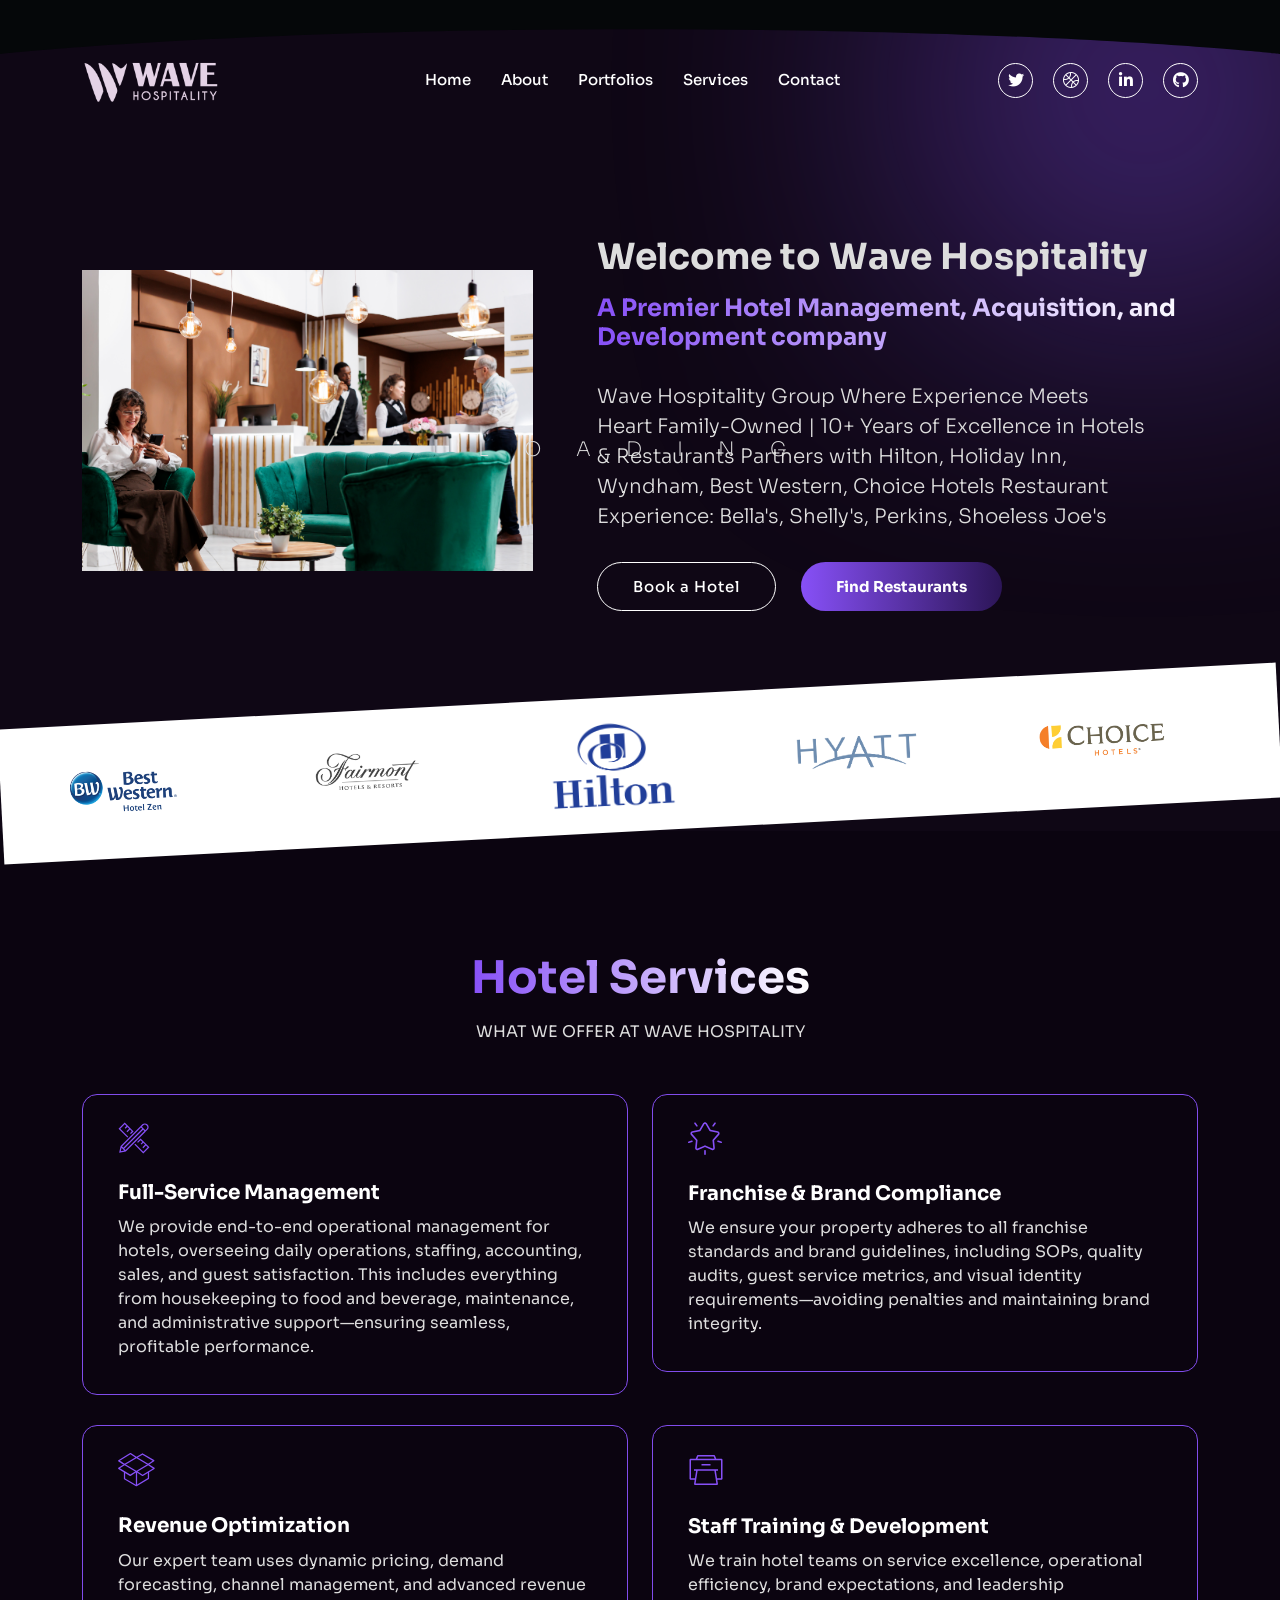
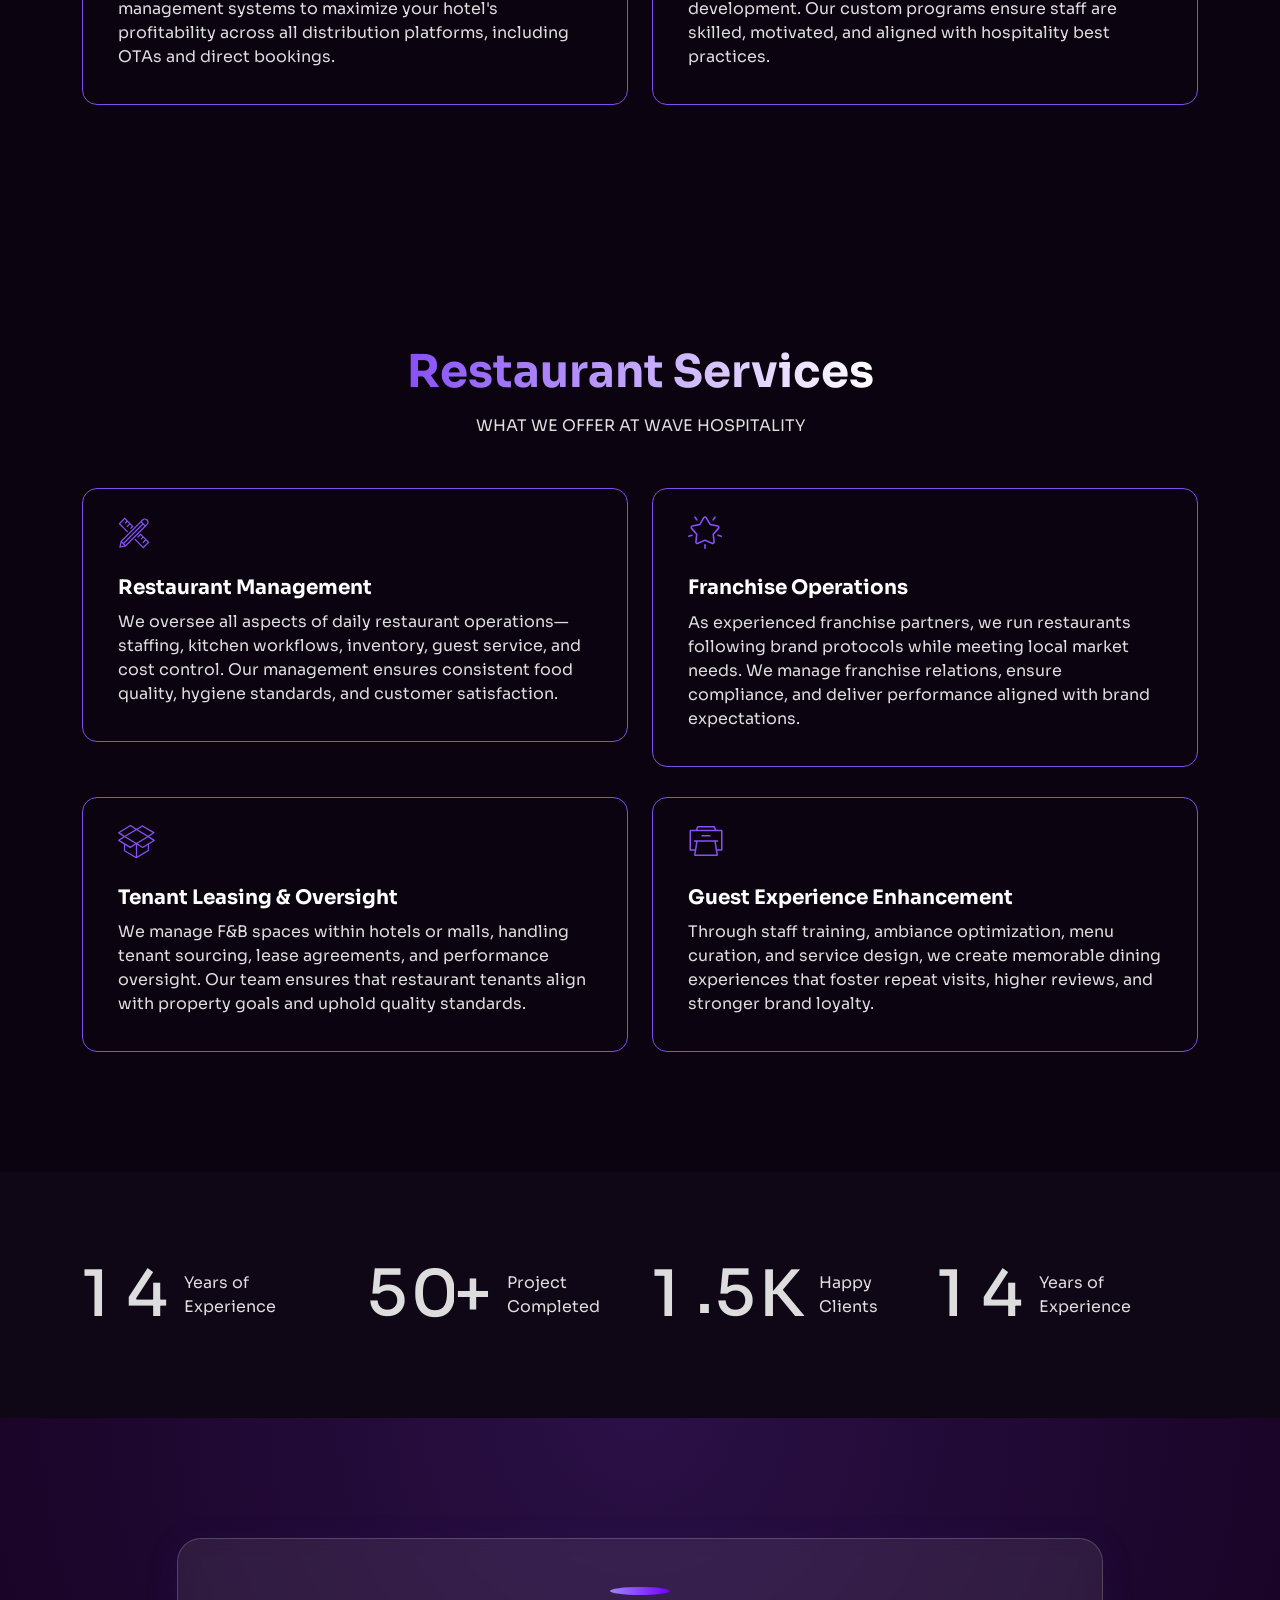
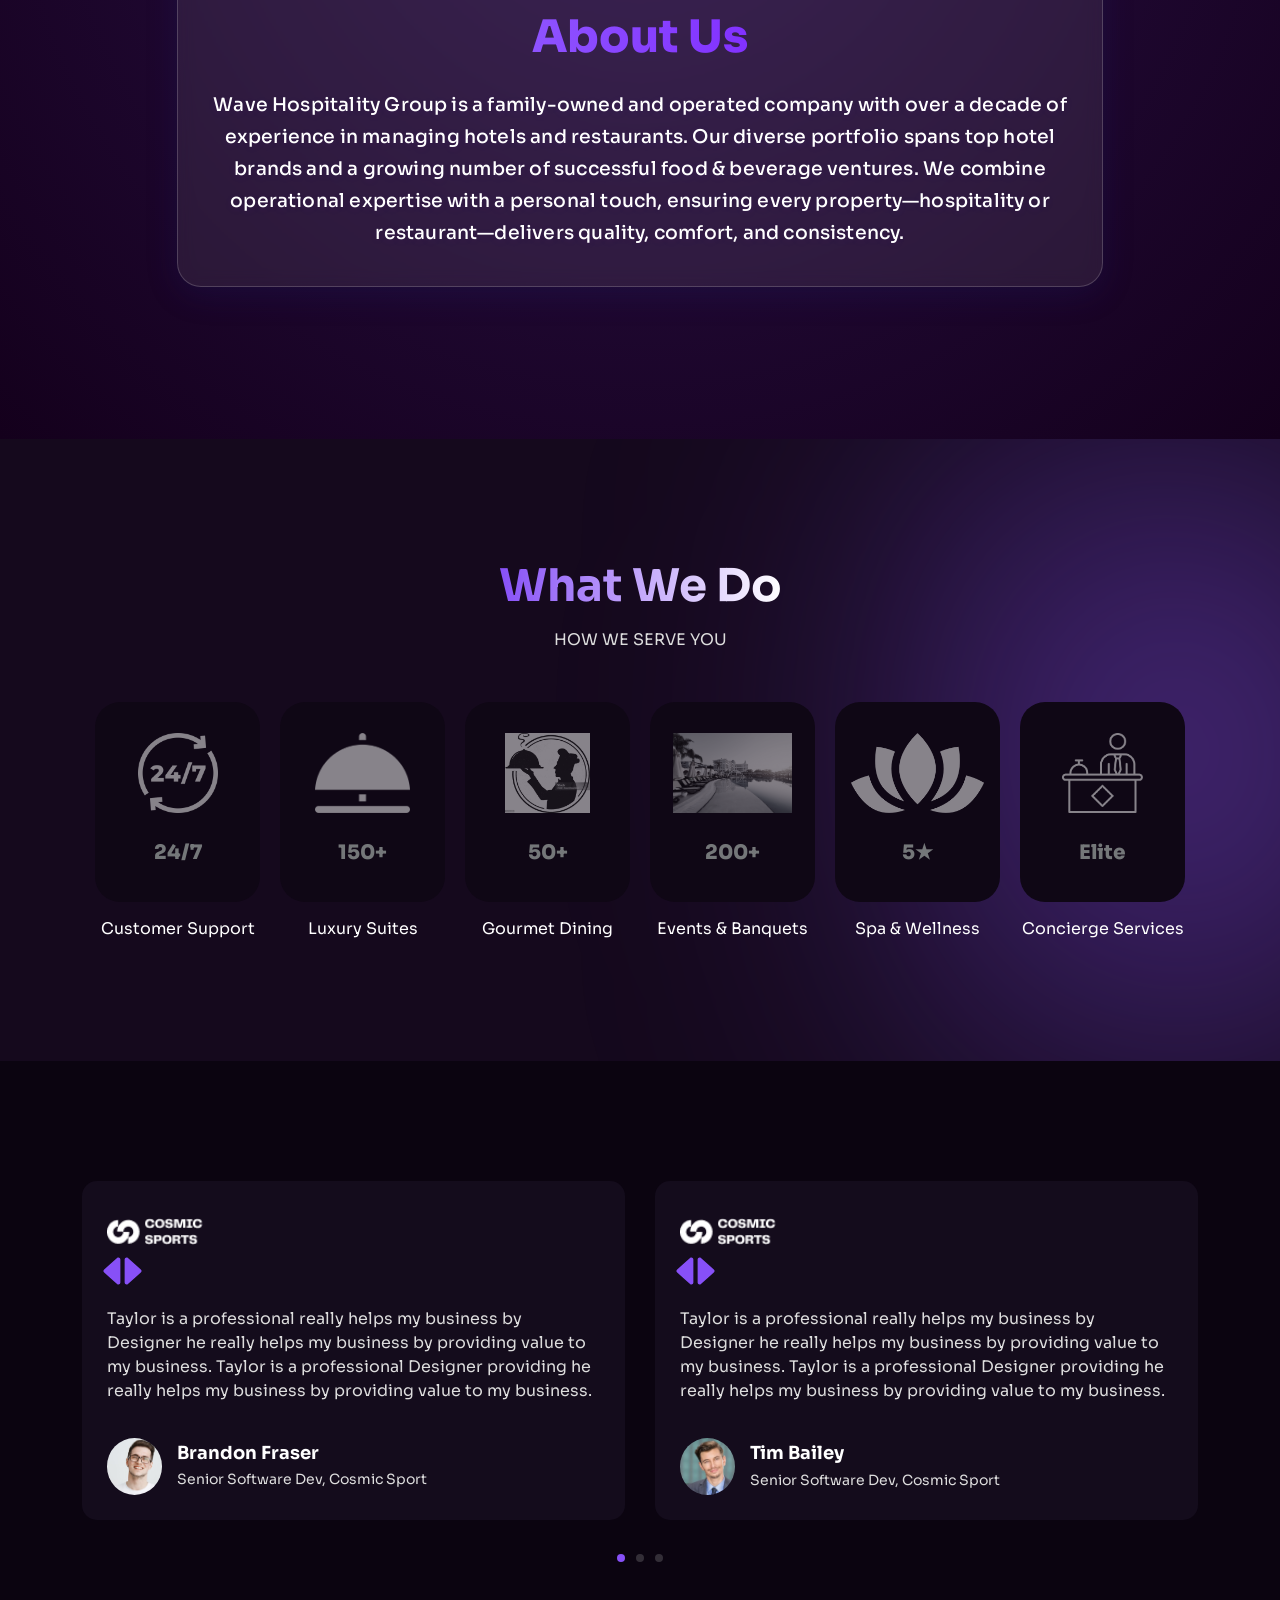
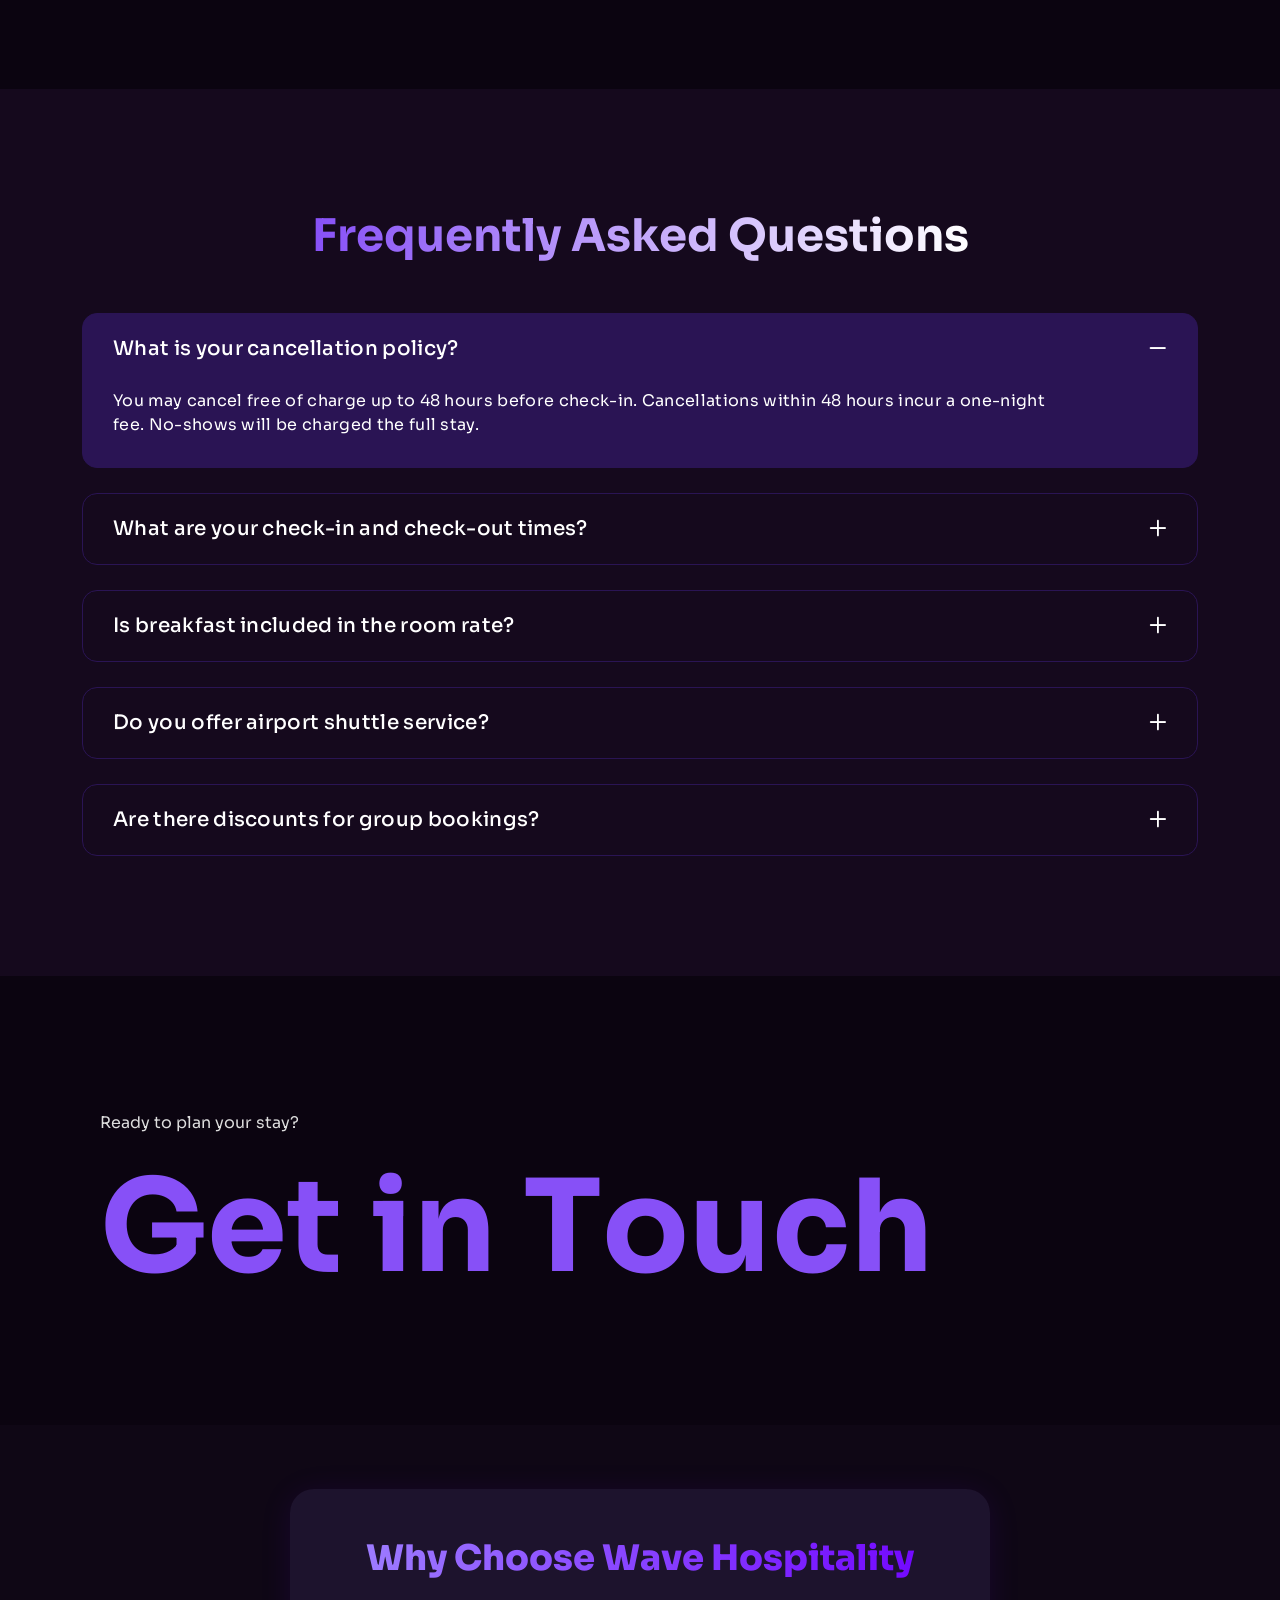
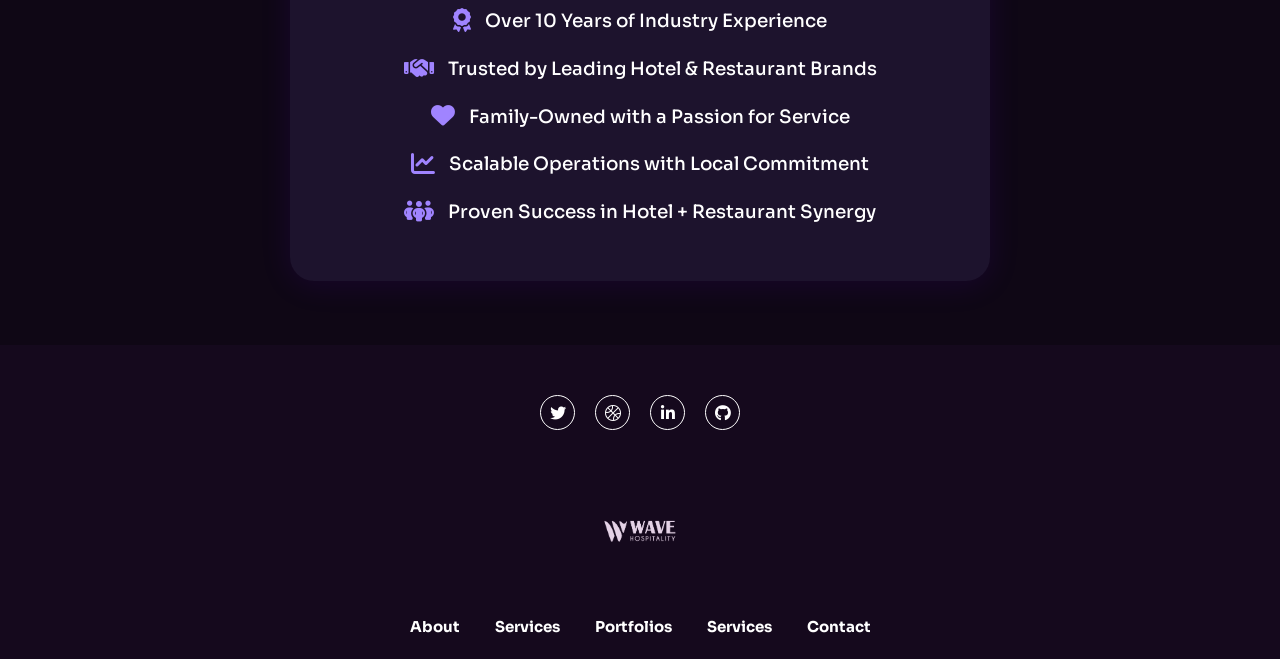
==== commit 98a36202: "quick fix" ====
--- a/demo/index.html
+++ b/demo/index.html
@@ -370,7 +370,7 @@
                         Restaurant Experience: Bella's, Shelly's, Perkins, Shoeless Joe's
 
                      </p>
-                     <div class="button-box d-flex flex-wrap align-items-center">
+                     <div class="button-box d-flex align-items-center">
                         <a href="#hotels" class="btn tj-btn-secondary">Book a Hotel</a>
                         <a href="#restaurants" class="btn tj-btn-primary">Find Restaurants</a>
                      </div>
@@ -937,7 +937,7 @@
       <!-- end: Service Area -->
 
       <!-- start: Service Popup -->
-      <div id="service-wrapper" class="popup_content_area zoom-anim-dialog mfp-hide" data-lenis-prevent="">
+      <!-- <div id="service-wrapper" class="popup_content_area zoom-anim-dialog mfp-hide" data-lenis-prevent="">
          <div class="popup_modal_img">
             <img src="assets/img/services/modal-img.jpg" alt="">
          </div>
@@ -1056,7 +1056,7 @@
                </div>
             </div>
          </div>
-      </div>
+      </div> -->
       <!-- end: Service Popup -->
 
       <!-- start: Counter Area -->
